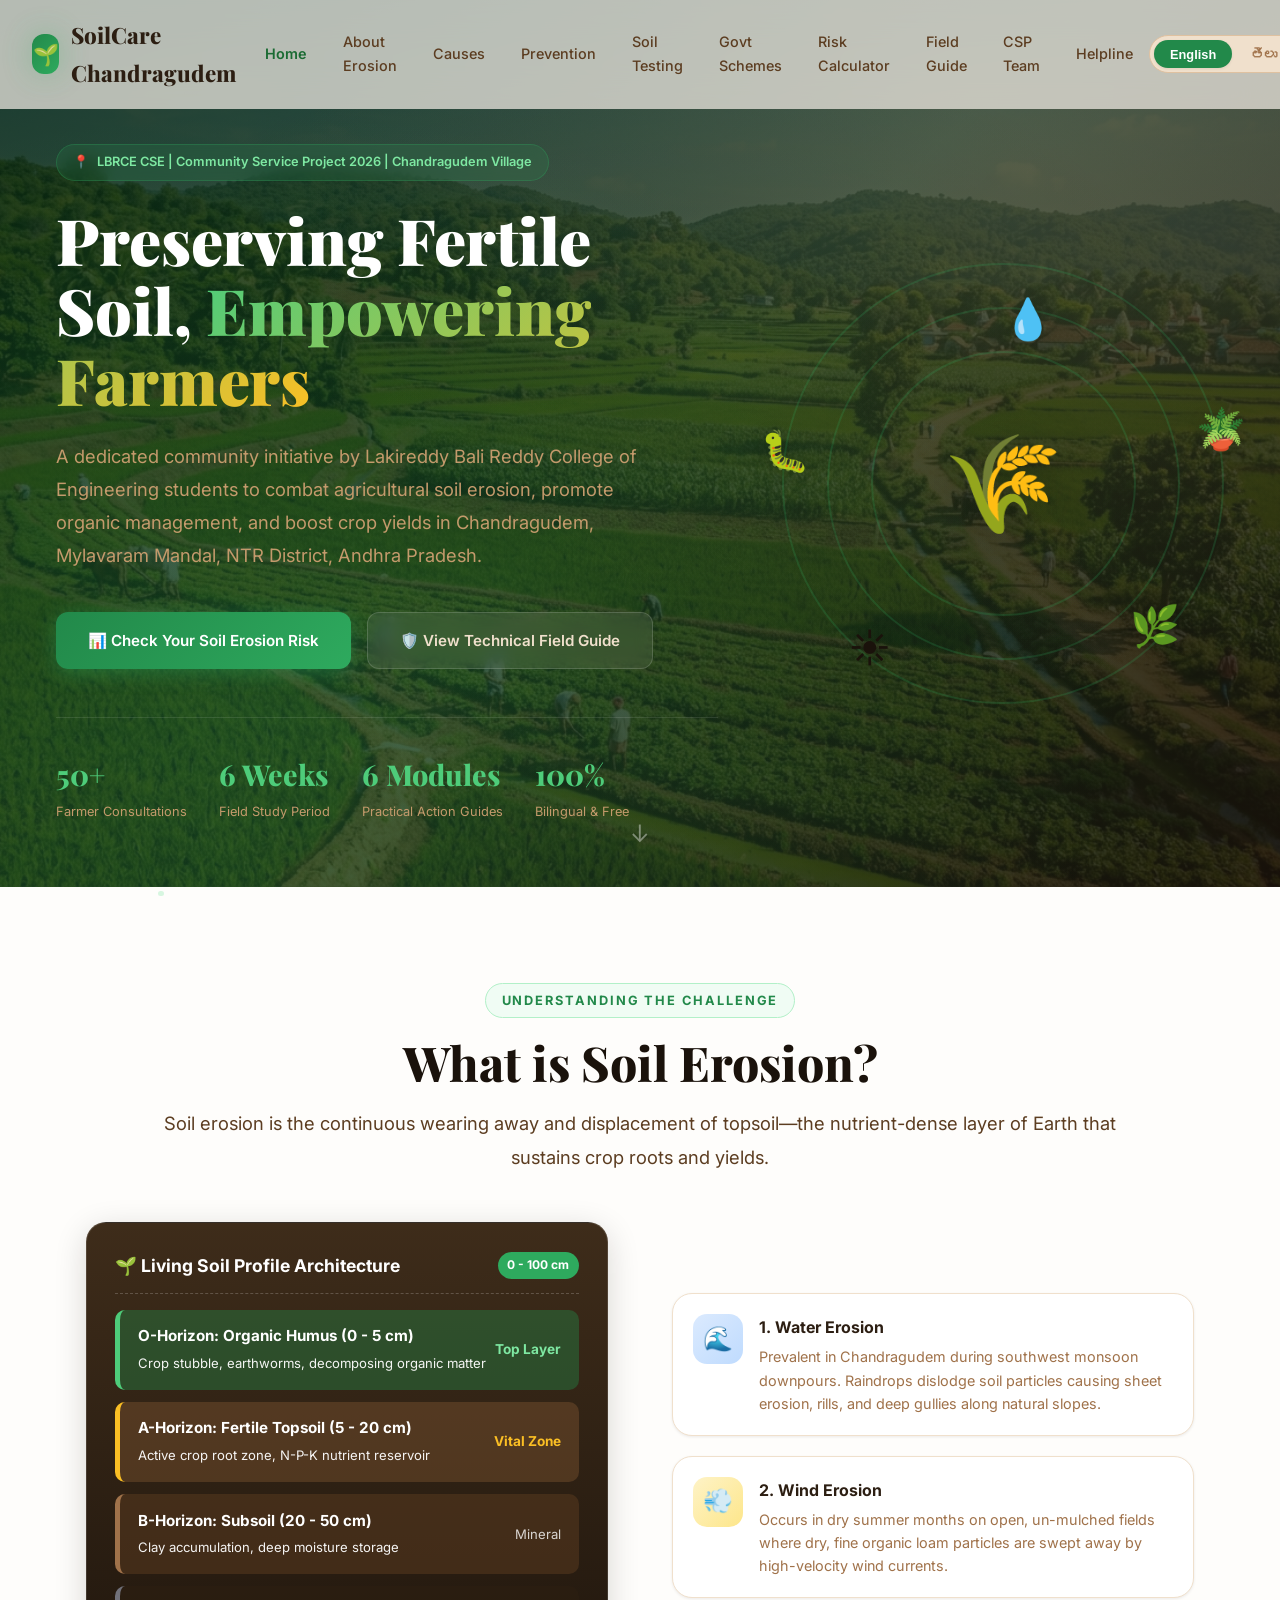
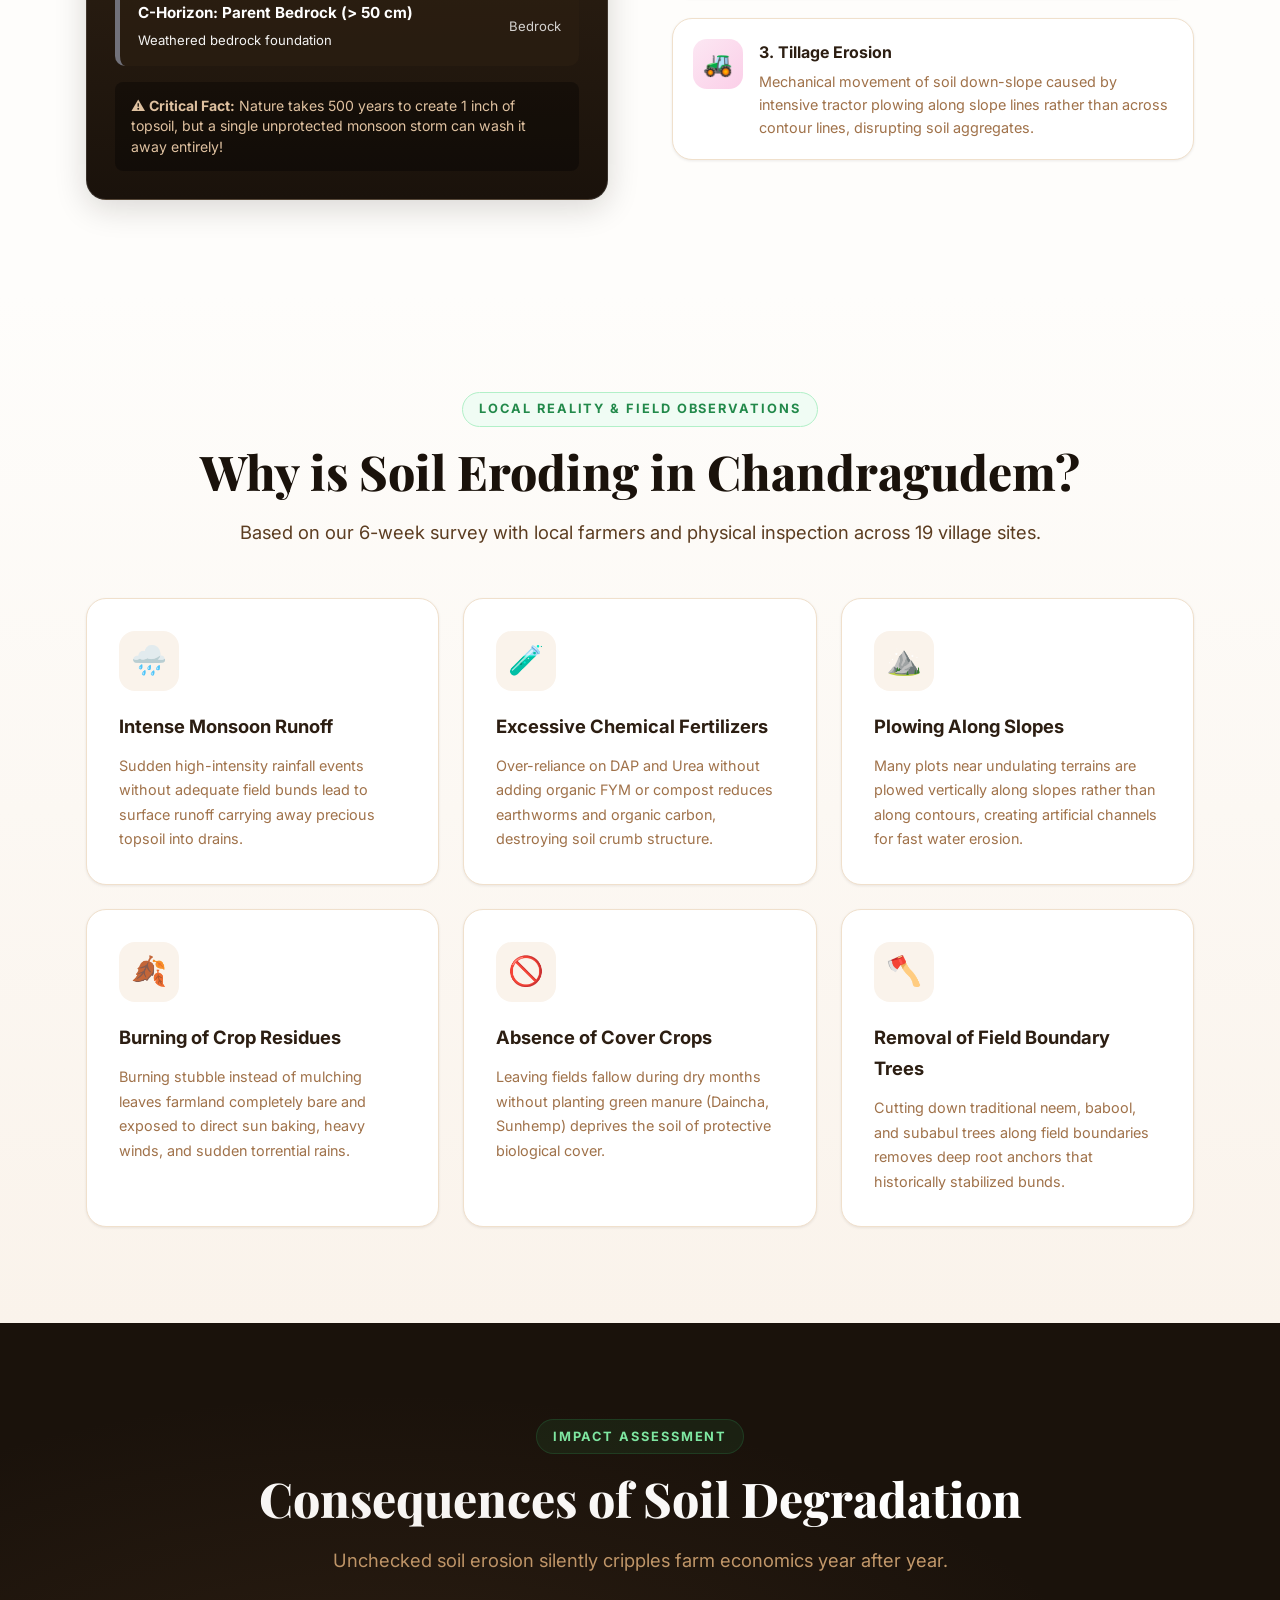
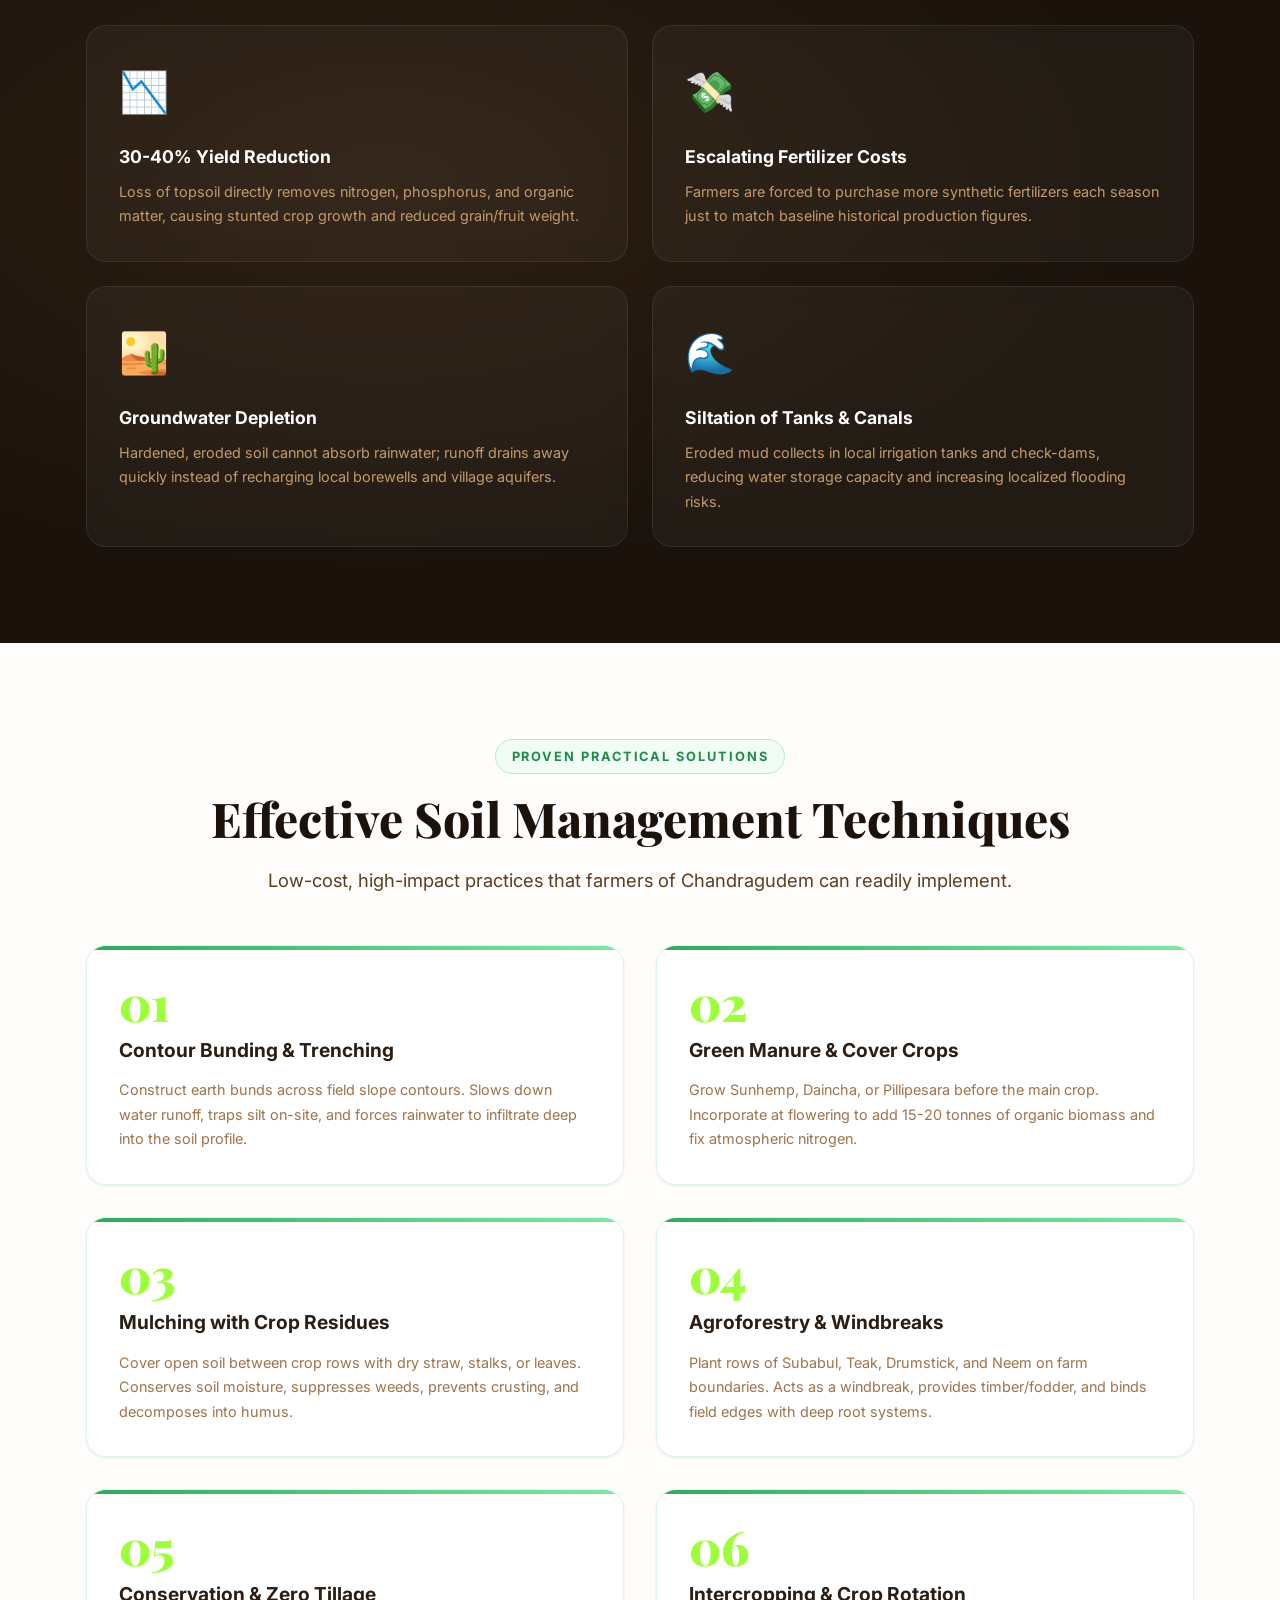
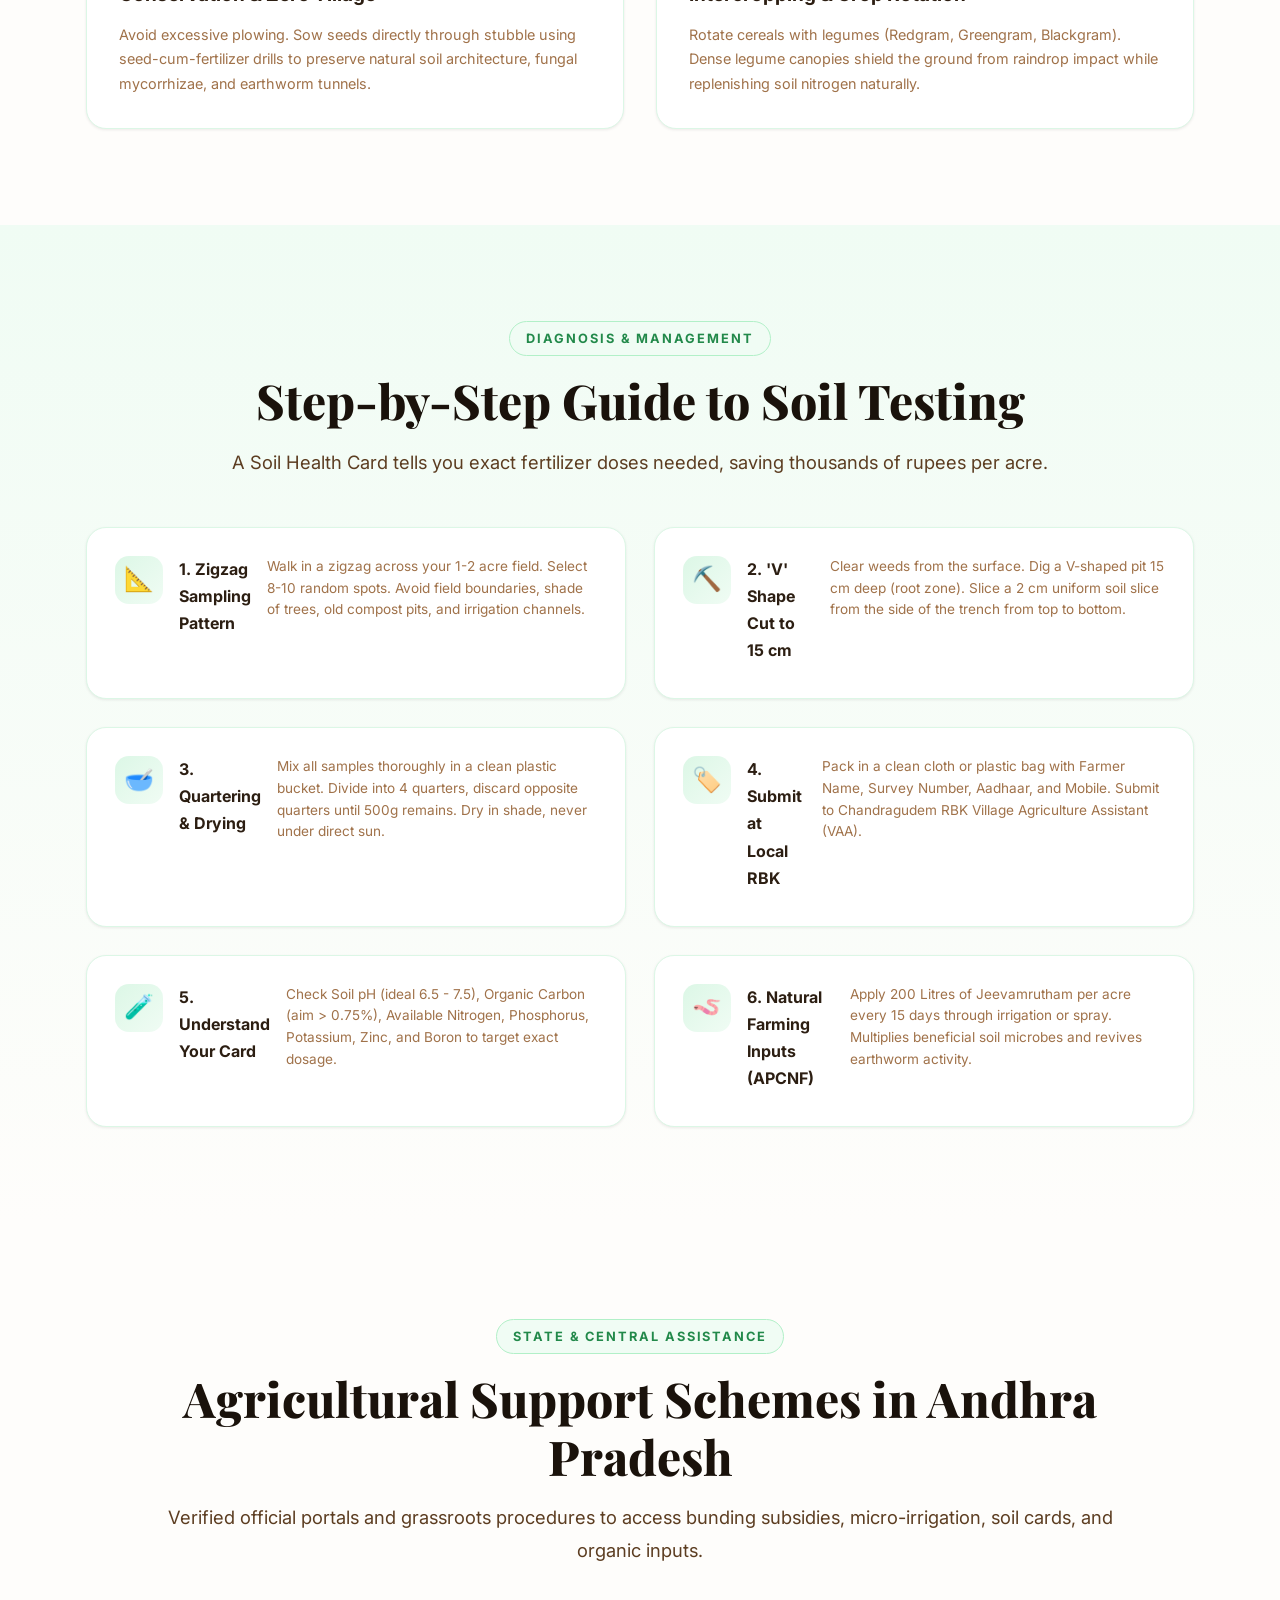
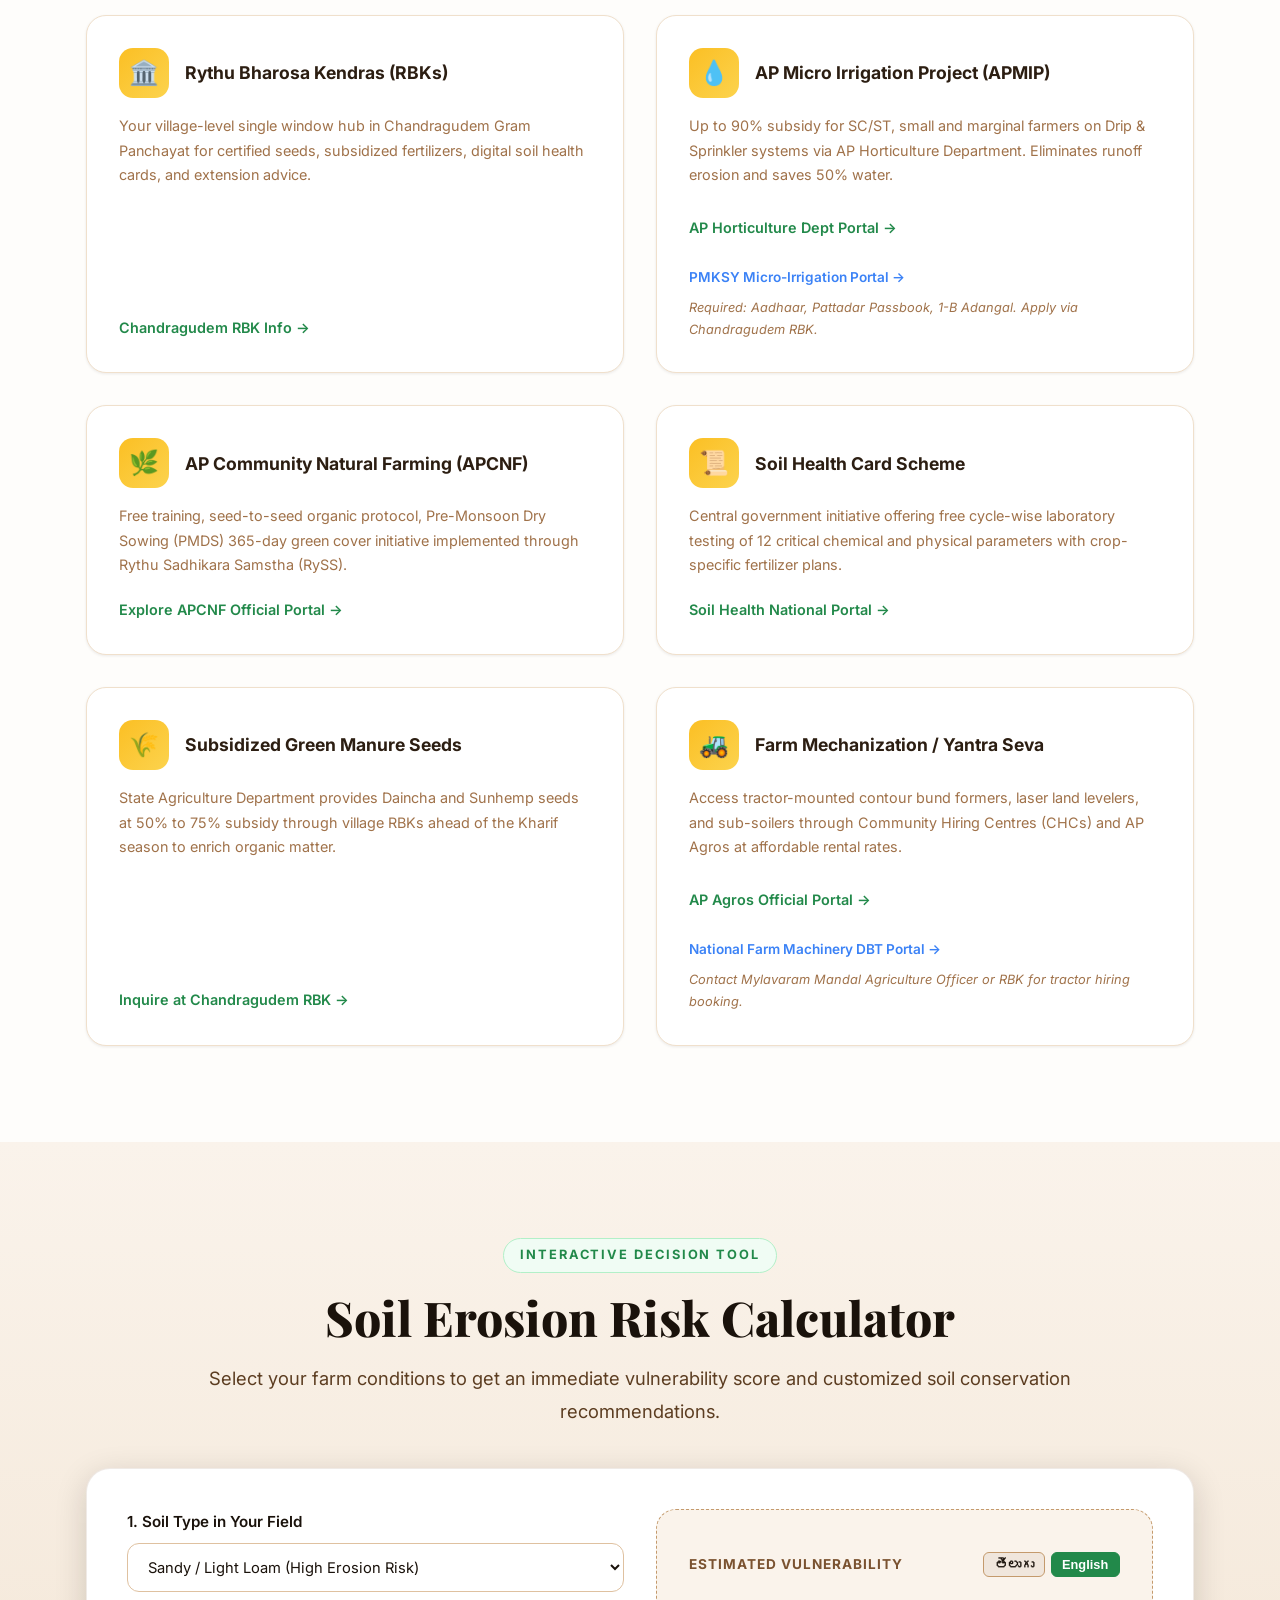
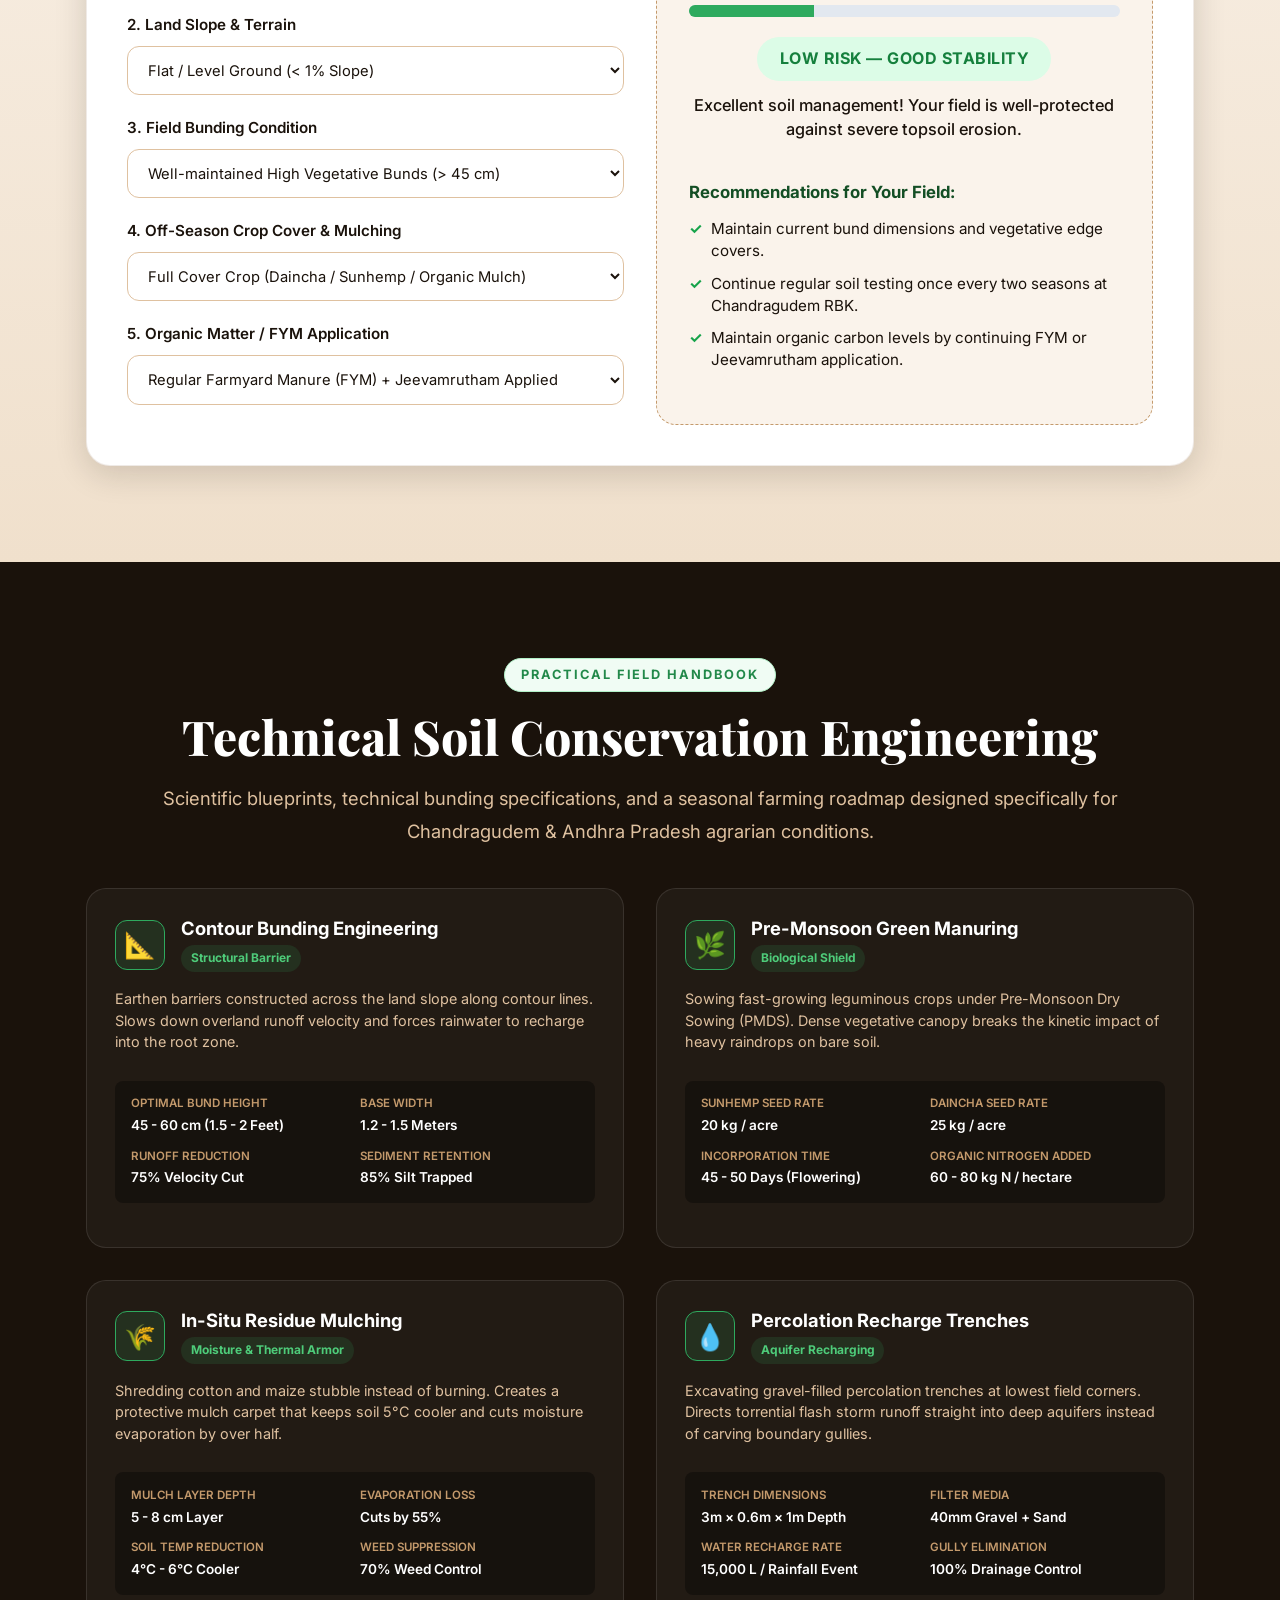
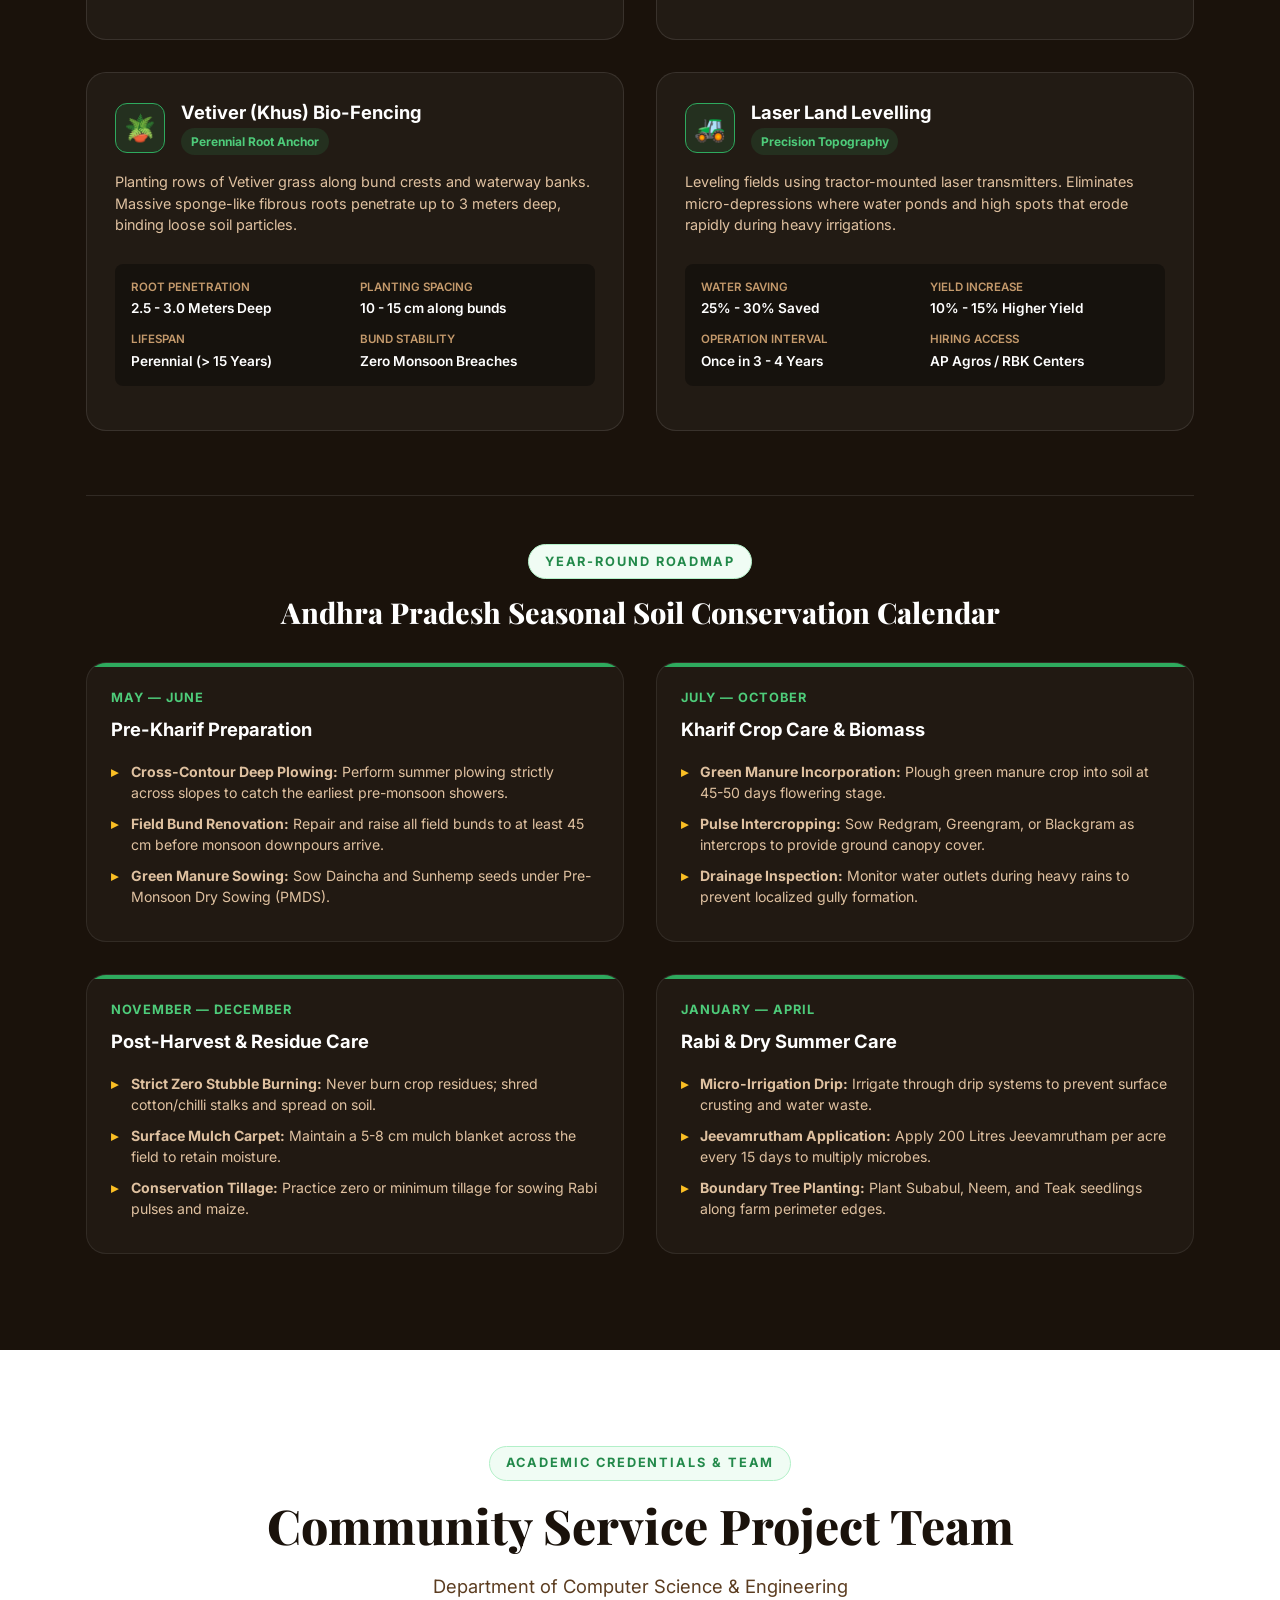
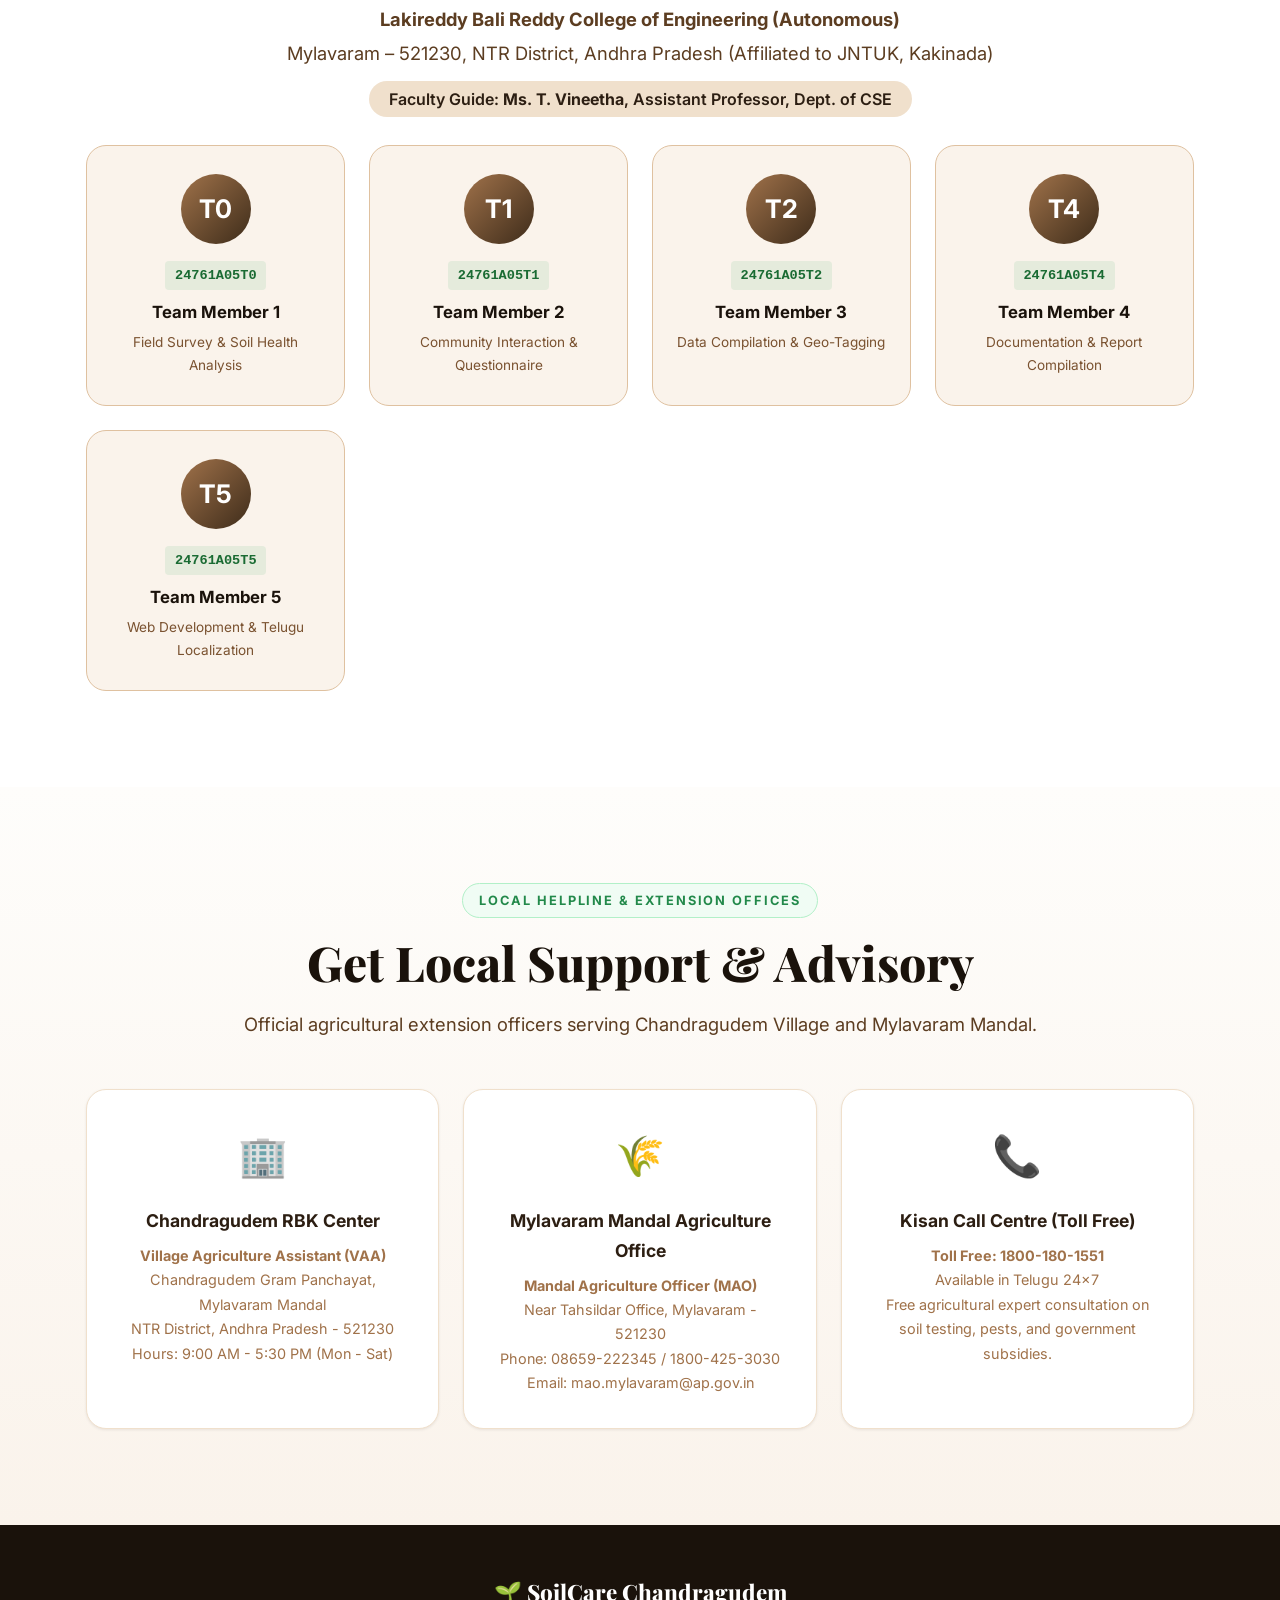
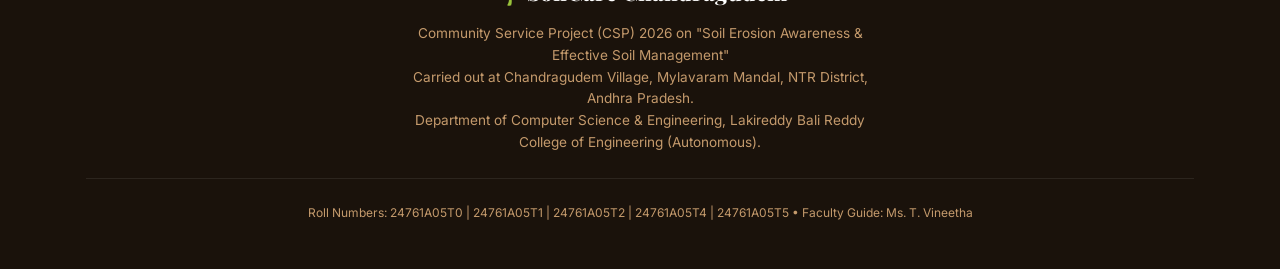
==== website/index.html @ bc02d242 "fix: full mobile nav menu visibility and layout" ====
<!DOCTYPE html>
<html lang="en">

<head>
  <meta charset="UTF-8">
  <meta name="viewport" content="width=device-width, initial-scale=1.0">
  <title>Soil Management & Erosion Awareness | Chandragudem CSP | LBRCE CSE</title>
  <meta name="description"
    content="Community Service Project by LBRCE CSE students on Soil Erosion Awareness and Effective Soil Management in Chandragudem Village, Mylavaram, Andhra Pradesh. Available in English & Telugu.">
  <link rel="stylesheet" href="style.css">
  <link rel="preconnect" href="https://fonts.googleapis.com">
  <link rel="preconnect" href="https://fonts.gstatic.com" crossorigin>
</head>

<body data-lang="en">

  <!-- Floating background particles -->
  <div class="hero-particles" id="particles"></div>

  <!-- Navigation Bar -->
  <nav class="navbar" id="navbar">
    <div class="nav-content">
      <a href="#home" class="nav-logo">
        <span class="logo-icon">🌱</span>
        <span>
          <span class="en-only">SoilCare Chandragudem</span>
          <span class="te-only">నేల సంరక్షణ - చంద్రగూడెం</span>
        </span>
      </a>

      <div class="nav-links" id="navLinks">
        <a href="#home" class="active">
          <span class="en-only">Home</span><span class="te-only">హోమ్</span>
        </a>
        <a href="#about">
          <span class="en-only">About Erosion</span><span class="te-only">నేల కోత అంటే ఏమిటి?</span>
        </a>
        <a href="#causes">
          <span class="en-only">Causes</span><span class="te-only">కారణాలు</span>
        </a>
        <a href="#prevention">
          <span class="en-only">Prevention</span><span class="te-only">నివారణ పద్ధతులు</span>
        </a>
        <a href="#soil-health">
          <span class="en-only">Soil Testing</span><span class="te-only">మట్టి పరీక్ష</span>
        </a>
        <a href="#schemes">
          <span class="en-only">Govt Schemes</span><span class="te-only">ప్రభుత్వ పథకాలు</span>
        </a>
        <a href="#calculator">
          <span class="en-only">Risk Calculator</span><span class="te-only">కోత అంచనా యంత్రం</span>
        </a>
        <a href="#field-guide">
          <span class="en-only">Field Guide</span><span class="te-only">సాంకేతిక గైడ్</span>
        </a>
        <a href="#team">
          <span class="en-only">CSP Team</span><span class="te-only">మా బృందం</span>
        </a>
        <a href="#contact">
          <span class="en-only">Helpline</span><span class="te-only">సహాయ కేంద్రం</span>
        </a>
      </div>

      <!-- Language Toggle -->
      <div class="lang-toggle">
        <button class="lang-btn active" id="btnLangEn" onclick="setLanguage('en')">English</button>
        <button class="lang-btn" id="btnLangTe" onclick="setLanguage('te')">తెలుగు</button>
      </div>

      <button class="nav-hamburger" id="hamburger" aria-label="Menu">
        <span></span>
        <span></span>
        <span></span>
      </button>
    </div>
  </nav>

  <!-- Hero Section with Lush Green Farmland Background -->
  <header class="hero" id="home">
    <div class="container hero-content">
      <div class="hero-text">
        <div class="hero-badge">
          <span>📍</span>
          <span class="en-only">LBRCE CSE | Community Service Project 2026 | Chandragudem Village</span>
          <span class="te-only">ఎల్.బి.ఆర్.సి.ఇ సి.ఎస్.ఇ | కమ్యూనిటీ సర్వీస్ ప్రాజెక్ట్ 2026 | చంద్రగూడెం గ్రామం</span>
        </div>

        <h1 class="hero-title">
          <span class="en-only">Preserving Fertile Soil, <span class="highlight">Empowering Farmers</span></span>
          <span class="te-only">నేల సంరక్షణ - <span class="highlight">రైతన్నల సమగ్ర వికాసం</span></span>
        </h1>

        <p class="hero-desc">
          <span class="en-only">
            A dedicated community initiative by Lakireddy Bali Reddy College of Engineering students to combat
            agricultural soil erosion, promote organic management, and boost crop yields in Chandragudem, Mylavaram
            Mandal, NTR District, Andhra Pradesh.
          </span>
          <span class="te-only">
            ఆంధ్రప్రదేశ్ ఎన్టీఆర్ జిల్లా మైలవరం మండలం చంద్రగూడెం గ్రామంలో వ్యవసాయ నేల కోతను నివారించి, సేంద్రీయ నేల
            యాజమాన్యం మరియు మెరుగైన పంట దిగుబడుల సాధనకు లకిరెడ్డి బాలిరెడ్డి ఇంజనీరింగ్ కళాశాల విద్యార్థుల ప్రత్యేక
            చొరవ.
          </span>
        </p>

        <div class="hero-buttons">
          <a href="#calculator" class="btn btn-primary">
            <span class="en-only">📊 Check Your Soil Erosion Risk</span>
            <span class="te-only">📊 మీ పొలం నేల కోత ప్రమాదం అంచనా వేయండి</span>
          </a>
          <a href="#field-guide" class="btn btn-secondary">
            <span class="en-only">🛡️ View Technical Field Guide</span>
            <span class="te-only">🛡️ సాంకేతిక క్షేత్ర గైడ్ చూడండి</span>
          </a>
        </div>

        <div class="hero-stats">
          <div class="hero-stat">
            <div class="hero-stat-value">50+</div>
            <div class="hero-stat-label">
              <span class="en-only">Farmer Consultations</span>
              <span class="te-only">రైతుల ముఖాముఖి</span>
            </div>
          </div>
          <div class="hero-stat">
            <div class="hero-stat-value">
              <span class="en-only">6 Weeks</span>
              <span class="te-only">6 వారాలు</span>
            </div>
            <div class="hero-stat-label">
              <span class="en-only">Field Study Period</span>
              <span class="te-only">క్షేత్ర అధ్యయన కాలం</span>
            </div>
          </div>
          <div class="hero-stat">
            <div class="hero-stat-value">
              <span class="en-only">6 Modules</span>
              <span class="te-only">6 మాడ్యూల్స్</span>
            </div>
            <div class="hero-stat-label">
              <span class="en-only">Practical Action Guides</span>
              <span class="te-only">ఆచరణాత్మక గైడ్లు</span>
            </div>
          </div>
          <div class="hero-stat">
            <div class="hero-stat-value">100%</div>
            <div class="hero-stat-label">
              <span class="en-only">Bilingual & Free</span>
              <span class="te-only">పూర్తి ఉచిత రైతు వేదిక</span>
            </div>
          </div>
        </div>
      </div>

      <div class="hero-visual">
        <div class="hero-illustration">
          <div class="hero-circle"></div>
          <div class="hero-circle"></div>
          <div class="hero-circle"></div>
          <div class="hero-emoji-center">🌾</div>
          <div class="hero-float-icon" title="Water Conservation">💧</div>
          <div class="hero-float-icon" title="Nutrient Rich Soil">🪴</div>
          <div class="hero-float-icon" title="Green Cover Crops">🌿</div>
          <div class="hero-float-icon" title="Sun & Photosynthesis">☀️</div>
          <div class="hero-float-icon" title="Organic Compost">🐛</div>
        </div>
      </div>
    </div>

    <div class="scroll-indicator">↓</div>
  </header>

  <!-- Section 1: About Soil Erosion -->
  <section class="about" id="about">
    <div class="container">
      <div class="section-header text-center">
        <div class="section-label">
          <span class="en-only">UNDERSTANDING THE CHALLENGE</span>
          <span class="te-only">సమస్యను అర్థం చేసుకుందాం</span>
        </div>
        <h2 class="section-title">
          <span class="en-only">What is Soil Erosion?</span>
          <span class="te-only">మృత్తికా క్రమక్షయం అంటే ఏమిటి?</span>
        </h2>
        <p class="section-subtitle">
          <span class="en-only">Soil erosion is the continuous wearing away and displacement of topsoil—the
            nutrient-dense layer of Earth that sustains crop roots and yields.</span>
          <span class="te-only">మట్టి పైపొరలోని అత్యంత సారవంతమైన భాగం గాలి, నీరు లేదా అస్తవ్యస్త వ్యవసాయ పద్ధతుల వల్ల
            కొట్టుకుపోవడాన్ని నేల కోత అంటారు.</span>
        </p>
      </div>

      <div class="about-grid">
        <div class="about-visual">
          <!-- Educational Soil Profile Card (No personal photos) -->
          <div class="soil-profile-card">
            <div class="soil-profile-header">
              <span style="font-weight: 700; font-size: 1.1rem;">
                <span class="en-only">🌱 Living Soil Profile Architecture</span>
                <span class="te-only">🌱 సజీవ నేల పొరల నిర్మాణం</span>
              </span>
              <span
                style="background: var(--clr-green-500); color: #fff; font-size: 0.75rem; font-weight: 700; padding: 0.2rem 0.6rem; border-radius: 999px;">
                0 - 100 cm
              </span>
            </div>

            <div class="soil-layers-stack">
              <div class="layer-bar layer-o">
                <div>
                  <strong style="display: block; font-size: 0.95rem;">
                    <span class="en-only">O-Horizon: Organic Humus (0 - 5 cm)</span>
                    <span class="te-only">O-పొర: సేంద్రీయ హ్యూమస్ (0 - 5 సెం.మీ)</span>
                  </strong>
                  <span style="font-size: 0.82rem; opacity: 0.95;">
                    <span class="en-only">Crop stubble, earthworms, decomposing organic matter</span>
                    <span class="te-only">పంట వ్యర్థాలు, వానపాములు, కుళ్ళిన ఆకులు</span>
                  </span>
                </div>
                <span style="font-weight: 700; font-size: 0.85rem; color: #7ee8a2;">
                  <span class="en-only">Top Layer</span>
                  <span class="te-only">పైపొర</span>
                </span>
              </div>

              <div class="layer-bar layer-a">
                <div>
                  <strong style="display: block; font-size: 0.95rem;">
                    <span class="en-only">A-Horizon: Fertile Topsoil (5 - 20 cm)</span>
                    <span class="te-only">A-పొర: సారవంతమైన పైపొర (5 - 20 సెం.మీ)</span>
                  </strong>
                  <span style="font-size: 0.82rem; opacity: 0.95;">
                    <span class="en-only">Active crop root zone, N-P-K nutrient reservoir</span>
                    <span class="te-only">వేర్ల వ్యవస్థ, నత్రజని, భాస్వరం (కోతకు గురయ్యే భాగం)</span>
                  </span>
                </div>
                <span style="font-weight: 700; font-size: 0.85rem; color: #fbbf24;">
                  <span class="en-only">Vital Zone</span>
                  <span class="te-only">కీలక భాగం</span>
                </span>
              </div>

              <div class="layer-bar layer-b">
                <div>
                  <strong style="display: block; font-size: 0.95rem;">
                    <span class="en-only">B-Horizon: Subsoil (20 - 50 cm)</span>
                    <span class="te-only">B-పొర: ఉప నేల (20 - 50 సెం.మీ)</span>
                  </strong>
                  <span style="font-size: 0.82rem; opacity: 0.95;">
                    <span class="en-only">Clay accumulation, deep moisture storage</span>
                    <span class="te-only">ఖనిజాలు, బంకమట్టి నిల్వలు</span>
                  </span>
                </div>
                <span style="font-size: 0.82rem; opacity: 0.8;">
                  <span class="en-only">Mineral</span>
                  <span class="te-only">ఖనిజాలు</span>
                </span>
              </div>

              <div class="layer-bar layer-c">
                <div>
                  <strong style="display: block; font-size: 0.95rem;">
                    <span class="en-only">C-Horizon: Parent Bedrock (> 50 cm)</span>
                    <span class="te-only">C-పొర: రాతి పొర (> 50 సెం.మీ)</span>
                  </strong>
                  <span style="font-size: 0.82rem; opacity: 0.95;">
                    <span class="en-only">Weathered bedrock foundation</span>
                    <span class="te-only">శిలలు, భూగర్భ పునాది</span>
                  </span>
                </div>
                <span style="font-size: 0.82rem; opacity: 0.8;">
                  <span class="en-only">Bedrock</span>
                  <span class="te-only">రాతిపొర</span>
                </span>
              </div>
            </div>

            <div
              style="background: rgba(0,0,0,0.35); border-radius: 8px; padding: 0.85rem 1rem; font-size: 0.88rem; color: var(--clr-soil-200); line-height: 1.45;">
              <span class="en-only">⚠️ <strong>Critical Fact:</strong> Nature takes 500 years to create 1 inch of
                topsoil, but a single unprotected monsoon storm can wash it away entirely!</span>
              <span class="te-only">⚠️ <strong>నిజం:</strong> 1 అంగుళం మట్టి ఏర్పడటానికి ప్రకృతికి 500 ఏళ్లు పడుతుంది,
                కానీ గట్లు లేకపోతే ఒక్క భారీ వర్షానికే కొట్టుకుపోతుంది!</span>
            </div>
          </div>
        </div>

        <div class="about-content">
          <div class="erosion-types-list">
            <div class="erosion-type-item">
              <div class="erosion-type-icon water">🌊</div>
              <div>
                <h3 class="erosion-type-title">
                  <span class="en-only">1. Water Erosion</span>
                  <span class="te-only">1. వర్షపు నీటి వల్ల నేల కోత</span>
                </h3>
                <p class="erosion-type-desc">
                  <span class="en-only">Prevalent in Chandragudem during southwest monsoon downpours. Raindrops dislodge
                    soil particles causing sheet erosion, rills, and deep gullies along natural slopes.</span>
                  <span class="te-only">చంద్రగూడెం పరిసరాల్లో భారీ వర్షాలు పడినప్పుడు వాలు ప్రాంతాల్లో నీరు వేగంగా
                    ప్రవహించి పైపొర మట్టిని కాలువలుగా మార్చి కొట్టుకుపోయేలా చేస్తుంది.</span>
                </p>
              </div>
            </div>

            <div class="erosion-type-item">
              <div class="erosion-type-icon wind">💨</div>
              <div>
                <h3 class="erosion-type-title">
                  <span class="en-only">2. Wind Erosion</span>
                  <span class="te-only">2. తీవ్రమైన గాలి వల్ల నేల కోత</span>
                </h3>
                <p class="erosion-type-desc">
                  <span class="en-only">Occurs in dry summer months on open, un-mulched fields where dry, fine organic
                    loam particles are swept away by high-velocity wind currents.</span>
                  <span class="te-only">ఎండకాలంలో పంట లేని ఖాళీ పొలాల్లో ఎండిన సారవంతమైన మట్టి పొడి గాలి తీవ్రతకు
                    ఎగిరిపోతుంది.</span>
                </p>
              </div>
            </div>

            <div class="erosion-type-item">
              <div class="erosion-type-icon tillage">🚜</div>
              <div>
                <h3 class="erosion-type-title">
                  <span class="en-only">3. Tillage Erosion</span>
                  <span class="te-only">3. విచక్షణా రహిత దుక్కుల వల్ల కోత</span>
                </h3>
                <p class="erosion-type-desc">
                  <span class="en-only">Mechanical movement of soil down-slope caused by intensive tractor plowing along
                    slope lines rather than across contour lines, disrupting soil aggregates.</span>
                  <span class="te-only">ట్రాక్టర్లతో వాలు దిశలోనే పదేపదే లోతు దుక్కులు చేయడం వల్ల మట్టి కణాలు
                    విచ్ఛిన్నమై పల్చబడి దిగువకు జారిపోతాయి.</span>
                </p>
              </div>
            </div>
          </div>
        </div>
      </div>
    </div>
  </section>

  <!-- Section 2: Root Causes in Chandragudem & AP -->
  <section class="causes" id="causes">
    <div class="container">
      <div class="section-header text-center">
        <div class="section-label">
          <span class="en-only">LOCAL REALITY & FIELD OBSERVATIONS</span>
          <span class="te-only">క్షేత్రస్థాయి కారణాలు - చంద్రగూడెం పరిశీలన</span>
        </div>
        <h2 class="section-title">
          <span class="en-only">Why is Soil Eroding in Chandragudem?</span>
          <span class="te-only">చంద్రగూడెంలో నేల కోతకు ముఖ్య కారణాలు ఏమిటి?</span>
        </h2>
        <p class="section-subtitle">
          <span class="en-only">Based on our 6-week survey with local farmers and physical inspection across 19 village
            sites.</span>
          <span class="te-only">మా 6 వారాల క్షేత్ర అధ్యయనం మరియు గ్రామంలోని స్థానిక రైతుల అనుభవాల ఆధారంగా గుర్తించిన
            సమస్యలు.</span>
        </p>
      </div>

      <div class="causes-grid">
        <div class="cause-card">
          <div class="cause-icon">🌧️</div>
          <h3 class="cause-title">
            <span class="en-only">Intense Monsoon Runoff</span>
            <span class="te-only">తీవ్రమైన వర్షపు ప్రవాహం</span>
          </h3>
          <p class="cause-desc">
            <span class="en-only">Sudden high-intensity rainfall events without adequate field bunds lead to surface
              runoff carrying away precious topsoil into drains.</span>
            <span class="te-only">గట్లు సరిగ్గా లేకపోవడం వల్ల ఏకధాటిగా కురిసే వర్షపు నీరు పొలంలోని సారవంతమైన మట్టిని
              వాగుల్లోకి మోసుకెళ్తుంది.</span>
          </p>
        </div>

        <div class="cause-card">
          <div class="cause-icon">🧪</div>
          <h3 class="cause-title">
            <span class="en-only">Excessive Chemical Fertilizers</span>
            <span class="te-only">రసాయన ఎరువుల మితిమీరిన వినియోగం</span>
          </h3>
          <p class="cause-desc">
            <span class="en-only">Over-reliance on DAP and Urea without adding organic FYM or compost reduces earthworms
              and organic carbon, destroying soil crumb structure.</span>
            <span class="te-only">యూరియా, డీఏపీ వంటి ఎరువులు ఎక్కువగా వాడటం, పశువుల ఎరువు వేయకపోవడం వల్ల మట్టి
              బిరుసెక్కి జీవశక్తి కోల్పోతోంది.</span>
          </p>
        </div>

        <div class="cause-card">
          <div class="cause-icon">⛰️</div>
          <h3 class="cause-title">
            <span class="en-only">Plowing Along Slopes</span>
            <span class="te-only">వాలు వెంట దుక్కి దున్నడం</span>
          </h3>
          <p class="cause-desc">
            <span class="en-only">Many plots near undulating terrains are plowed vertically along slopes rather than
              along contours, creating artificial channels for fast water erosion.</span>
            <span class="te-only">వాలుకు అడ్డంగా కాకుండా నిలువుగా దున్నడం వలన నీరు వేగంగా ప్రవహించేందుకు కాలువలు ఏర్పడి
              మట్టి కొట్టుకుపోతుంది.</span>
          </p>
        </div>

        <div class="cause-card">
          <div class="cause-icon">🍂</div>
          <h3 class="cause-title">
            <span class="en-only">Burning of Crop Residues</span>
            <span class="te-only">పంట వ్యర్థాలను తగులబెట్టడం</span>
          </h3>
          <p class="cause-desc">
            <span class="en-only">Burning stubble instead of mulching leaves farmland completely bare and exposed to
              direct sun baking, heavy winds, and sudden torrential rains.</span>
            <span class="te-only">పంట కోసిన తర్వాత వ్యర్థాలను పొలంలోనే కాల్చివేయడం వల్ల నేలలోని సూక్ష్మజీవులు నశించి నేల
              ఎండిపోయి కోతకు గురవుతుంది.</span>
          </p>
        </div>

        <div class="cause-card">
          <div class="cause-icon">🚫</div>
          <h3 class="cause-title">
            <span class="en-only">Absence of Cover Crops</span>
            <span class="te-only">పచ్చిరొట్ట పైర్లు సాగు చేయకపోవడం</span>
          </h3>
          <p class="cause-desc">
            <span class="en-only">Leaving fields fallow during dry months without planting green manure (Daincha,
              Sunhemp) deprives the soil of protective biological cover.</span>
            <span class="te-only">పంటల మధ్య విరామంలో జనుము, పిల్లిపెసర, జీలుగ వంటి పచ్చిరొట్ట పైర్లు వేయకపోవడం వల్ల నేల
              రక్షణ కోల్పోతుంది.</span>
          </p>
        </div>

        <div class="cause-card">
          <div class="cause-icon">🪓</div>
          <h3 class="cause-title">
            <span class="en-only">Removal of Field Boundary Trees</span>
            <span class="te-only">గట్లపై చెట్లను తొలగించడం</span>
          </h3>
          <p class="cause-desc">
            <span class="en-only">Cutting down traditional neem, babool, and subabul trees along field boundaries
              removes deep root anchors that historically stabilized bunds.</span>
            <span class="te-only">పొలం గట్లపై ఉండే వేప, సుబాబుల్ వంటి చెట్లను తొలగించడం వల్ల గట్ల పట్టుత్వం తగ్గి
              వర్షాలకు గట్లు తెగిపోతున్నాయి.</span>
          </p>
        </div>
      </div>
    </div>
  </section>

  <!-- Section 3: Severe Effects -->
  <section class="effects" id="effects">
    <div class="container">
      <div class="section-header text-center">
        <div class="section-label">
          <span class="en-only">IMPACT ASSESSMENT</span>
          <span class="te-only">దుష్ప్రభావాలు మరియు ఆర్థిక నష్టం</span>
        </div>
        <h2 class="section-title">
          <span class="en-only">Consequences of Soil Degradation</span>
          <span class="te-only">రైతులపై మరియు పంట దిగుబడిపై చూపే ప్రభావం</span>
        </h2>
        <p class="section-subtitle">
          <span class="en-only">Unchecked soil erosion silently cripples farm economics year after year.</span>
          <span class="te-only">నేల కోతను అరికట్టకపోతే రైతన్నలకు ఏటా దిగుబడులు తగ్గి పెట్టుబడి ఖర్చులు
            పెరుగుతాయి.</span>
        </p>
      </div>

      <div class="effects-grid">
        <div class="effect-card">
          <div class="effect-emoji">📉</div>
          <h3 class="effect-title">
            <span class="en-only">30-40% Yield Reduction</span>
            <span class="te-only">30-40% పంట దిగుబడి క్షీణత</span>
          </h3>
          <p class="effect-desc">
            <span class="en-only">Loss of topsoil directly removes nitrogen, phosphorus, and organic matter, causing
              stunted crop growth and reduced grain/fruit weight.</span>
            <span class="te-only">సారవంతమైన పైపొర నశించడంతో మొక్కలకు పోషకాలు అందక ఏపుగా పెరగవు, దిగుబడి భారీగా
              తగ్గుతుంది.</span>
          </p>
        </div>

        <div class="effect-card">
          <div class="effect-emoji">💸</div>
          <h3 class="effect-title">
            <span class="en-only">Escalating Fertilizer Costs</span>
            <span class="te-only">పెరుగుతున్న పెట్టుబడి ఖర్చులు</span>
          </h3>
          <p class="effect-desc">
            <span class="en-only">Farmers are forced to purchase more synthetic fertilizers each season just to match
              baseline historical production figures.</span>
            <span class="te-only">కోల్పోయిన సారాన్ని భర్తీ చేయడానికి రైతులు ఎక్కువ రసాయన ఎరువులు కొనాల్సి వచ్చి అప్పుల
              పాలవుతున్నారు.</span>
          </p>
        </div>

        <div class="effect-card">
          <div class="effect-emoji">🏜️</div>
          <h3 class="effect-title">
            <span class="en-only">Groundwater Depletion</span>
            <span class="te-only">భూగర్భ జలాలు ఇంకకపోవడం</span>
          </h3>
          <p class="effect-desc">
            <span class="en-only">Hardened, eroded soil cannot absorb rainwater; runoff drains away quickly instead of
              recharging local borewells and village aquifers.</span>
            <span class="te-only">గట్టిపడిన నేల వర్షపు నీటిని పీల్చుకోలేకపోవడంతో బోరు బావులలో నీటి మట్టం వేగంగా
              పడిపోతోంది.</span>
          </p>
        </div>

        <div class="effect-card">
          <div class="effect-emoji">🌊</div>
          <h3 class="effect-title">
            <span class="en-only">Siltation of Tanks & Canals</span>
            <span class="te-only">చెరువులు మరియు కాలువల పూడిక</span>
          </h3>
          <p class="effect-desc">
            <span class="en-only">Eroded mud collects in local irrigation tanks and check-dams, reducing water storage
              capacity and increasing localized flooding risks.</span>
            <span class="te-only">కొట్టుకొచ్చిన మట్టి చెరువుల్లో మేట వేయడంతో చెరువుల నీటి నిల్వ సామర్థ్యం
              క్షీణిస్తోంది.</span>
          </p>
        </div>
      </div>
    </div>
  </section>

  <!-- Section 4: Prevention Methods -->
  <section class="prevention" id="prevention">
    <div class="container">
      <div class="section-header text-center">
        <div class="section-label">
          <span class="en-only">PROVEN PRACTICAL SOLUTIONS</span>
          <span class="te-only">ఆచరణాత్మక నివారణ పద్ధతులు</span>
        </div>
        <h2 class="section-title">
          <span class="en-only">Effective Soil Management Techniques</span>
          <span class="te-only">నేల సంరక్షణకు సమర్థవంతమైన మార్గాలు</span>
        </h2>
        <p class="section-subtitle">
          <span class="en-only">Low-cost, high-impact practices that farmers of Chandragudem can readily
            implement.</span>
          <span class="te-only">చంద్రగూడెం రైతులు సులభంగా తక్కువ ఖర్చుతో అమలు చేయగల శాస్త్రీయ పద్ధతులు.</span>
        </p>
      </div>

      <div class="prevention-grid">
        <div class="prevention-card">
          <div class="prevention-number">01</div>
          <h3 class="prevention-title">
            <span class="en-only">Contour Bunding & Trenching</span>
            <span class="te-only">వాలుకు అడ్డంగా గట్లు మరియు కందకాలు</span>
          </h3>
          <p class="prevention-desc">
            <span class="en-only">Construct earth bunds across field slope contours. Slows down water runoff, traps silt
              on-site, and forces rainwater to infiltrate deep into the soil profile.</span>
            <span class="te-only">పొలం వాలుకు సమాంతరంగా గట్లు, ఇంకుడు కందకాలు నిర్మించడం వలన వర్షపు నీటి వేగం తగ్గి,
              నీరు భూమిలోకి ఇంకి మట్టి కొట్టుకుపోదు.</span>
          </p>
        </div>

        <div class="prevention-card">
          <div class="prevention-number">02</div>
          <h3 class="prevention-title">
            <span class="en-only">Green Manure & Cover Crops</span>
            <span class="te-only">పచ్చిరొట్ట ఎరువుల సాగు (జీలుగ, జనుము)</span>
          </h3>
          <p class="prevention-desc">
            <span class="en-only">Grow Sunhemp, Daincha, or Pillipesara before the main crop. Incorporate at flowering
              to add 15-20 tonnes of organic biomass and fix atmospheric nitrogen.</span>
            <span class="te-only">ప్రధాన పంటకు ముందు జనుము లేదా జీలుగ వేసి పూత దశలో కలియదున్నడం వల్ల ఎకరాకు 15-20 టన్నుల
              సేంద్రీయ పదార్థం లభిస్తుంది.</span>
          </p>
        </div>

        <div class="prevention-card">
          <div class="prevention-number">03</div>
          <h3 class="prevention-title">
            <span class="en-only">Mulching with Crop Residues</span>
            <span class="te-only">పంట వ్యర్థాలతో మల్చింగ్ (ఆచ్ఛాదన)</span>
          </h3>
          <p class="prevention-desc">
            <span class="en-only">Cover open soil between crop rows with dry straw, stalks, or leaves. Conserves soil
              moisture, suppresses weeds, prevents crusting, and decomposes into humus.</span>
            <span class="te-only">వరి పొట్టు లేదా పంట మిగులుతో నేలపై కప్పడం వల్ల తేమ ఆవిరి కాకుండా కాపాడుతుంది, కలుపు
              నివారిస్తుంది.</span>
          </p>
        </div>

        <div class="prevention-card">
          <div class="prevention-number">04</div>
          <h3 class="prevention-title">
            <span class="en-only">Agroforestry & Windbreaks</span>
            <span class="te-only">వ్యవసాయ అటవీకరణ మరియు గాలి అడ్డంకులు</span>
          </h3>
          <p class="prevention-desc">
            <span class="en-only">Plant rows of Subabul, Teak, Drumstick, and Neem on farm boundaries. Acts as a
              windbreak, provides timber/fodder, and binds field edges with deep root systems.</span>
            <span class="te-only">గట్ల చుట్టూ మునగ, వేప, సుబాబుల్ చెట్లను నాటడం వల్ల బలమైన గాలుల నుండి పంటను కాపాడవచ్చు
              మరియు గట్లు పటిష్టమవుతాయి.</span>
          </p>
        </div>

        <div class="prevention-card">
          <div class="prevention-number">05</div>
          <h3 class="prevention-title">
            <span class="en-only">Conservation & Zero Tillage</span>
            <span class="te-only">కనిష్ట సేద్యం (జీరో టిల్లేజ్)</span>
          </h3>
          <p class="prevention-desc">
            <span class="en-only">Avoid excessive plowing. Sow seeds directly through stubble using seed-cum-fertilizer
              drills to preserve natural soil architecture, fungal mycorrhizae, and earthworm tunnels.</span>
            <span class="te-only">పదేపదే నేలను తిరగవేయకుండా తక్కువ దుక్కులతో విత్తుకోవడం ద్వారా నేలలోని సహజ వానపాములు
              మరియు తేమను కాపాడవచ్చు.</span>
          </p>
        </div>

        <div class="prevention-card">
          <div class="prevention-number">06</div>
          <h3 class="prevention-title">
            <span class="en-only">Intercropping & Crop Rotation</span>
            <span class="te-only">పంట మార్పిడి మరియు అంతర పంటలు</span>
          </h3>
          <p class="prevention-desc">
            <span class="en-only">Rotate cereals with legumes (Redgram, Greengram, Blackgram). Dense legume canopies
              shield the ground from raindrop impact while replenishing soil nitrogen naturally.</span>
            <span class="te-only">పత్తి, మిరప లేదా మొక్కజొన్నలో కంది, పెసర, మినుము వంటి పప్పుధాన్యాలను అంతర పంటలుగా
              వేయడం వల్ల నేల సారవంతం అవుతుంది.</span>
          </p>
        </div>
      </div>
    </div>
  </section>

  <!-- Section 5: Soil Health Tips & Testing Guide -->
  <section class="soil-health" id="soil-health">
    <div class="container">
      <div class="section-header text-center">
        <div class="section-label">
          <span class="en-only">DIAGNOSIS & MANAGEMENT</span>
          <span class="te-only">మట్టి పరీక్ష మరియు నేల ఆరోగ్యం</span>
        </div>
        <h2 class="section-title">
          <span class="en-only">Step-by-Step Guide to Soil Testing</span>
          <span class="te-only">మట్టి నమూనా ఎలా సేకరించాలి?</span>
        </h2>
        <p class="section-subtitle">
          <span class="en-only">A Soil Health Card tells you exact fertilizer doses needed, saving thousands of rupees
            per acre.</span>
          <span class="te-only">మట్టి పరీక్ష చేయించడం వల్ల ఏ ఎరువులు ఎంత మోతాదులో అవసరమో తెలుస్తుంది, తద్వారా వేల రూపాయల
            ఆదా అవుతుంది.</span>
        </p>
      </div>

      <div class="tips-grid">
        <div class="tip-card">
          <div class="tip-icon">📐</div>
          <h3 class="tip-title">
            <span class="en-only">1. Zigzag Sampling Pattern</span>
            <span class="te-only">1. జిగ్‌జాగ్‌ పద్ధతిలో నమూనా</span>
          </h3>
          <p class="tip-desc">
            <span class="en-only">Walk in a zigzag across your 1-2 acre field. Select 8-10 random spots. Avoid field
              boundaries, shade of trees, old compost pits, and irrigation channels.</span>
            <span class="te-only">పొలంలో 8-10 చోట్ల జిగ్‌జాగ్‌ పద్ధతిలో స్థలాలను ఎంచుకోవాలి. గట్ల దగ్గర, చెట్ల నీడలో,
              ఎరువు గుంతల వద్ద మట్టి తీయరాదు.</span>
          </p>
        </div>

        <div class="tip-card">
          <div class="tip-icon">⛏️</div>
          <h3 class="tip-title">
            <span class="en-only">2. 'V' Shape Cut to 15 cm</span>
            <span class="te-only">2. 15 సెం.మీ లోతులో 'V' ఆకారం</span>
          </h3>
          <p class="tip-desc">
            <span class="en-only">Clear weeds from the surface. Dig a V-shaped pit 15 cm deep (root zone). Slice a 2 cm
              uniform soil slice from the side of the trench from top to bottom.</span>
            <span class="te-only">పైభాగంలోని చెత్తను తొలగించి, పారతో 15 సెం.మీ లోతు 'V' ఆకారపు గుంత తీసి, పైనుంచి
              కిందవరకు ఒక అంగుళం మందాన మట్టి చెక్కను తీయాలి.</span>
          </p>
        </div>

        <div class="tip-card">
          <div class="tip-icon">🥣</div>
          <h3 class="tip-title">
            <span class="en-only">3. Quartering & Drying</span>
            <span class="te-only">3. కలపడం మరియు నీడలో ఆరబెట్టడం</span>
          </h3>
          <p class="tip-desc">
            <span class="en-only">Mix all samples thoroughly in a clean plastic bucket. Divide into 4 quarters, discard
              opposite quarters until 500g remains. Dry in shade, never under direct sun.</span>
            <span class="te-only">సేకరించిన మట్టిని శుభ్రమైన ప్లాస్టిక్ సంచిలో బాగా కలపాలి. నాలుగు భాగాలుగా చేసి
              ఎదురెదురు భాగాలు తీసేస్తూ చివరకు అర కిలో మట్టి మాత్రమే ఉంచి నీడలో ఆరబెట్టాలి.</span>
          </p>
        </div>

        <div class="tip-card">
          <div class="tip-icon">🏷️</div>
          <h3 class="tip-title">
            <span class="en-only">4. Submit at Local RBK</span>
            <span class="te-only">4. రైతు భరోసా కేంద్రంలో అందజేత</span>
          </h3>
          <p class="tip-desc">
            <span class="en-only">Pack in a clean cloth or plastic bag with Farmer Name, Survey Number, Aadhaar, and
              Mobile. Submit to Chandragudem RBK Village Agriculture Assistant (VAA).</span>
            <span class="te-only">రైతు పేరు, సర్వే నంబర్, ఆధార్ నంబర్ రాసి చంద్రగూడెం రైతు భరోసా కేంద్రం (RBK) లోని
              వ్యవసాయ సహాయకునికి అందజేయండి.</span>
          </p>
        </div>

        <div class="tip-card">
          <div class="tip-icon">🧪</div>
          <h3 class="tip-title">
            <span class="en-only">5. Understand Your Card</span>
            <span class="te-only">5. సాయిల్ హెల్త్ కార్డు విశ్లేషణ</span>
          </h3>
          <p class="tip-desc">
            <span class="en-only">Check Soil pH (ideal 6.5 - 7.5), Organic Carbon (aim > 0.75%), Available Nitrogen,
              Phosphorus, Potassium, Zinc, and Boron to target exact dosage.</span>
            <span class="te-only">పి.హెచ్ (pH), సేంద్రీయ కర్బనం (0.75% కంటే ఎక్కువ ఉండాలి), నత్రజని, భాస్వరం, పొటాష్
              విలువలను బట్టి సిఫార్సు చేసిన మోతాదులోనే ఎరువులు వాడాలి.</span>
          </p>
        </div>

        <div class="tip-card">
          <div class="tip-icon">🪱</div>
          <h3 class="tip-title">
            <span class="en-only">6. Natural Farming Inputs (APCNF)</span>
            <span class="te-only">6. సహజ వ్యవసాయ ద్రావణాలు (జీవామృతం)</span>
          </h3>
          <p class="tip-desc">
            <span class="en-only">Apply 200 Litres of Jeevamrutham per acre every 15 days through irrigation or spray.
              Multiplies beneficial soil microbes and revives earthworm activity.</span>
            <span class="te-only">ఎకరాకు 200 లీటర్ల ద్రవ జీవామృతాన్ని నెలకు రెండుసార్లు నీటితో పాటు ఇవ్వడం వల్ల నేలలో
              వానపాములు, ఉపయోగకర సూక్ష్మజీవులు వేగంగా వృద్ధి చెందుతాయి.</span>
          </p>
        </div>
      </div>
    </div>
  </section>

  <!-- Section 6: Government Schemes (With Working & Verified Official Links) -->
  <section class="schemes" id="schemes">
    <div class="container">
      <div class="section-header text-center">
        <div class="section-label">
          <span class="en-only">STATE & CENTRAL ASSISTANCE</span>
          <span class="te-only">ప్రభుత్వ సహాయం & సంక్షేమ పథకాలు</span>
        </div>
        <h2 class="section-title">
          <span class="en-only">Agricultural Support Schemes in Andhra Pradesh</span>
          <span class="te-only">ఆంధ్రప్రదేశ్ రైతులకు లభించే ముఖ్య పథకాలు</span>
        </h2>
        <p class="section-subtitle">
          <span class="en-only">Verified official portals and grassroots procedures to access bunding subsidies,
            micro-irrigation, soil cards, and organic inputs.</span>
          <span class="te-only">సబ్సిడీలు, సాంకేతిక తోడ్పాటు మరియు నేల యాజమాన్యం కోసం అధికారిక పోర్టల్స్ మరియు
            గ్రామస్థాయి వివరాలు.</span>
        </p>
      </div>

      <div class="schemes-grid">
        <div class="scheme-card">
          <div class="scheme-header">
            <div class="scheme-icon">🏛️</div>
            <h3 class="scheme-name">
              <span class="en-only">Rythu Bharosa Kendras (RBKs)</span>
              <span class="te-only">రైతు భరోసా కేంద్రాలు (RBKs)</span>
            </h3>
          </div>
          <p class="scheme-desc">
            <span class="en-only">Your village-level single window hub in Chandragudem Gram Panchayat for certified
              seeds, subsidized fertilizers, digital soil health cards, and extension advice.</span>
            <span class="te-only">చంద్రగూడెం గ్రామంలోనే విత్తనాలు, ఎరువులు, సాయిల్ హెల్త్ కార్డులు మరియు నిపుణుల సలహాలు
              అందించే ఏకైక గ్రామ వేదిక.</span>
          </p>
          <a href="#contact" class="scheme-link">
            <span class="en-only">Chandragudem RBK Info &rarr;</span>
            <span class="te-only">గ్రామ RBK వివరాలు &rarr;</span>
          </a>
        </div>

        <!-- AP Micro Irrigation Project (Working Link Verified) -->
        <div class="scheme-card">
          <div class="scheme-header">
            <div class="scheme-icon">💧</div>
            <h3 class="scheme-name">
              <span class="en-only">AP Micro Irrigation Project (APMIP)</span>
              <span class="te-only">ఏపీ సూక్ష్మ సేద్య ప్రాజెక్ట్ (బిందు సేద్యం)</span>
            </h3>
          </div>
          <p class="scheme-desc">
            <span class="en-only">Up to 90% subsidy for SC/ST, small and marginal farmers on Drip & Sprinkler systems
              via AP Horticulture Department. Eliminates runoff erosion and saves 50% water.</span>
            <span class="te-only">ఎస్సీ/ఎస్టీ, చిన్న, సన్నకారు రైతులకు డ్రిప్ మరియు స్ప్రింక్లర్ వ్యవస్థలపై 90% వరకు
              రాయితీ. నీటి ఆదాతో పాటు నేల కోతను పూర్తిగా అరికడుతుంది.</span>
          </p>
          <div style="margin-top: 0.5rem; display: flex; flex-direction: column; gap: 0.35rem;">
            <a href="https://horticulturedept.ap.gov.in/" target="_blank" rel="noopener noreferrer" class="scheme-link">
              <span class="en-only">AP Horticulture Dept Portal &rarr;</span>
              <span class="te-only">ఉద్యానవన శాఖ అధికారిక పోర్టల్ &rarr;</span>
            </a>
            <a href="https://pmksy.gov.in/" target="_blank" rel="noopener noreferrer" class="scheme-link"
              style="color: var(--clr-water-500); font-size: 0.85rem;">
              <span class="en-only">PMKSY Micro-Irrigation Portal &rarr;</span>
              <span class="te-only">పీఎంకేఎస్‌వై కేంద్ర పోర్టల్ &rarr;</span>
            </a>
          </div>
          <div style="font-size: 0.8rem; color: var(--clr-soil-400); margin-top: 0.5rem;">
            <span class="en-only"><em>Required: Aadhaar, Pattadar Passbook, 1-B Adangal. Apply via Chandragudem
                RBK.</em></span>
            <span class="te-only"><em>అవసరమైన పత్రాలు: ఆధార్, పట్టాదారు పాస్ పుస్తకం, 1-బి అడంగల్. చంద్రగూడెం RBK ద్వారా
                దరఖాస్తు చేయండి.</em></span>
          </div>
        </div>

        <div class="scheme-card">
          <div class="scheme-header">
            <div class="scheme-icon">🌿</div>
            <h3 class="scheme-name">
              <span class="en-only">AP Community Natural Farming (APCNF)</span>
              <span class="te-only">ఆంధ్రప్రదేశ్ ప్రకృతి వ్యవసాయం (APCNF)</span>
            </h3>
          </div>
          <p class="scheme-desc">
            <span class="en-only">Free training, seed-to-seed organic protocol, Pre-Monsoon Dry Sowing (PMDS) 365-day
              green cover initiative implemented through Rythu Sadhikara Samstha (RySS).</span>
            <span class="te-only">365 రోజులు పచ్చని పంటల ద్వారా నేల సంరక్షణ (PMDS), దేశీ ఆవు ఆధారిత ఎరువుల తయారీలో రైతు
              సాధికార సంస్థ ద్వారా ఉచిత శిక్షణ.</span>
          </p>
          <a href="https://apcnf.in/" target="_blank" rel="noopener noreferrer" class="scheme-link">
            <span class="en-only">Explore APCNF Official Portal &rarr;</span>
            <span class="te-only">ప్రకృతి వ్యవసాయ అధికారిక వెబ్‌సైట్ &rarr;</span>
          </a>
        </div>

        <div class="scheme-card">
          <div class="scheme-header">
            <div class="scheme-icon">📜</div>
            <h3 class="scheme-name">
              <span class="en-only">Soil Health Card Scheme</span>
              <span class="te-only">సాయిల్ హెల్త్ కార్డ్ పథకం</span>
            </h3>
          </div>
          <p class="scheme-desc">
            <span class="en-only">Central government initiative offering free cycle-wise laboratory testing of 12
              critical chemical and physical parameters with crop-specific fertilizer plans.</span>
            <span class="te-only">కేంద్ర ప్రభుత్వ ఉచిత మట్టి పరీక్ష పథకం. 12 రకాల నేల పోషకాల వివరాలు మరియు పంటల వారీగా
              అవసరమైన ఎరువుల సమగ్ర నివేదిక.</span>
          </p>
          <a href="https://soilhealth.dac.gov.in/" target="_blank" rel="noopener noreferrer" class="scheme-link">
            <span class="en-only">Soil Health National Portal &rarr;</span>
            <span class="te-only">మట్టి ఆరోగ్య జాతీయ పోర్టల్ &rarr;</span>
          </a>
        </div>

        <div class="scheme-card">
          <div class="scheme-header">
            <div class="scheme-icon">🌾</div>
            <h3 class="scheme-name">
              <span class="en-only">Subsidized Green Manure Seeds</span>
              <span class="te-only">రాయితీపై పచ్చిరొట్ట విత్తనాల పంపిణీ</span>
            </h3>
          </div>
          <p class="scheme-desc">
            <span class="en-only">State Agriculture Department provides Daincha and Sunhemp seeds at 50% to 75% subsidy
              through village RBKs ahead of the Kharif season to enrich organic matter.</span>
            <span class="te-only">ఖరీఫ్ సీజన్‌కు ముందు చంద్రగూడెం RBK ద్వారా జనుము, జీలుగ విత్తనాలను వ్యవసాయ శాఖ 50-75%
              రాయితీతో రైతులకు అందజేస్తుంది.</span>
          </p>
          <a href="#contact" class="scheme-link">
            <span class="en-only">Inquire at Chandragudem RBK &rarr;</span>
            <span class="te-only">చంద్రగూడెం RBK లో సంప్రదించండి &rarr;</span>
          </a>
        </div>

        <!-- Farm Mechanization / Yantra Seva (Working Link Verified) -->
        <div class="scheme-card">
          <div class="scheme-header">
            <div class="scheme-icon">🚜</div>
            <h3 class="scheme-name">
              <span class="en-only">Farm Mechanization / Yantra Seva</span>
              <span class="te-only">రైతు యంత్ర సేవ & యాంత్రీకరణ పథకం</span>
            </h3>
          </div>
          <p class="scheme-desc">
            <span class="en-only">Access tractor-mounted contour bund formers, laser land levelers, and sub-soilers
              through Community Hiring Centres (CHCs) and AP Agros at affordable rental rates.</span>
            <span class="te-only">పొలం కాంటూర్ గట్లు వేసే యంత్రాలు, లేజర్ లెవలర్లు మరియు ఆధునిక పనిముట్లను ఏపీ ఆగ్రోస్
              మరియు కమ్యూనిటీ హైరింగ్ సెంటర్ల ద్వారా తక్కువ అద్దెకే పొందవచ్చు.</span>
          </p>
          <div style="margin-top: 0.5rem; display: flex; flex-direction: column; gap: 0.35rem;">
            <a href="https://www.apagros.org/" target="_blank" rel="noopener noreferrer" class="scheme-link">
              <span class="en-only">AP Agros Official Portal &rarr;</span>
              <span class="te-only">ఏపీ ఆగ్రోస్ అధికారిక పోర్టల్ &rarr;</span>
            </a>
            <a href="https://agrimachinery.nic.in/" target="_blank" rel="noopener noreferrer" class="scheme-link"
              style="color: var(--clr-water-500); font-size: 0.85rem;">
              <span class="en-only">National Farm Machinery DBT Portal &rarr;</span>
              <span class="te-only">జాతీయ వ్యవసాయ యాంత్రీకరణ పోర్టల్ &rarr;</span>
            </a>
          </div>
          <div style="font-size: 0.8rem; color: var(--clr-soil-400); margin-top: 0.5rem;">
            <span class="en-only"><em>Contact Mylavaram Mandal Agriculture Officer or RBK for tractor hiring
                booking.</em></span>
            <span class="te-only"><em>ట్రాక్టర్ లేదా పనిముట్ల అద్దె కోసం మైలవరం మండల వ్యవసాయ అధికారిని లేదా RBK ని
                సంప్రదించండి.</em></span>
          </div>
        </div>
      </div>
    </div>
  </section>

  <!-- Section 7: Interactive Erosion Risk Calculator (Strict Single Language) -->
  <section class="calculator" id="calculator">
    <div class="container">
      <div class="section-header text-center">
        <div class="section-label">
          <span class="en-only">INTERACTIVE DECISION TOOL</span>
          <span class="te-only">ఇంటరాక్టివ్ పరికరం</span>
        </div>
        <h2 class="section-title">
          <span class="en-only">Soil Erosion Risk Calculator</span>
          <span class="te-only">మీ పొలం నేల కోత ప్రమాద అంచనా యంత్రం</span>
        </h2>
        <p class="section-subtitle">
          <span class="en-only">Select your farm conditions to get an immediate vulnerability score and customized soil
            conservation recommendations.</span>
          <span class="te-only">మీ పొలం వివరాలను ఎంచుకుని, వెంటనే నేల కోత తీవ్రతను మరియు తగిన యాజమాన్య సూచనలను
            తెలుసుకోండి.</span>
        </p>
      </div>

      <div class="calc-wrapper">
        <div class="calc-grid">
          <div class="calc-form">
            <!-- Soil Type -->
            <div class="form-group">
              <label class="form-label" for="calcSoil">
                <span class="en-only">1. Soil Type in Your Field</span>
                <span class="te-only">1. మీ పొలంలోని నేల రకం:</span>
              </label>
              <select class="form-select" id="calcSoil" onchange="calculateErosionRisk()">
                <!-- Populated dynamically with clean single language -->
              </select>
            </div>

            <!-- Slope -->
            <div class="form-group">
              <label class="form-label" for="calcSlope">
                <span class="en-only">2. Land Slope & Terrain</span>
                <span class="te-only">2. భూమి వాలు స్వభావం:</span>
              </label>
              <select class="form-select" id="calcSlope" onchange="calculateErosionRisk()">
                <!-- Populated dynamically with clean single language -->
              </select>
            </div>

            <!-- Bunding -->
            <div class="form-group">
              <label class="form-label" for="calcBunding">
                <span class="en-only">3. Field Bunding Condition</span>
                <span class="te-only">3. పొలం గట్ల పరిస్థితి:</span>
              </label>
              <select class="form-select" id="calcBunding" onchange="calculateErosionRisk()">
                <!-- Populated dynamically with clean single language -->
              </select>
            </div>

            <!-- Crop Cover -->
            <div class="form-group">
              <label class="form-label" for="calcCover">
                <span class="en-only">4. Off-Season Crop Cover & Mulching</span>
                <span class="te-only">4. ఎండకాలంలో పంట ఆచ్ఛాదన (మల్చింగ్):</span>
              </label>
              <select class="form-select" id="calcCover" onchange="calculateErosionRisk()">
                <!-- Populated dynamically with clean single language -->
              </select>
            </div>

            <!-- Organic Matter -->
            <div class="form-group">
              <label class="form-label" for="calcOrganic">
                <span class="en-only">5. Organic Matter / FYM Application</span>
                <span class="te-only">5. పశువుల ఎరువు / జీవామృతం వినియోగం:</span>
              </label>
              <select class="form-select" id="calcOrganic" onchange="calculateErosionRisk()">
                <!-- Populated dynamically with clean single language -->
              </select>
            </div>
          </div>

          <!-- Dynamic Single-Language Prediction Box -->
          <div class="calc-result-box">
            <div
              style="display: flex; justify-content: space-between; align-items: center; width: 100%; margin-bottom: 0.5rem;">
              <span
                style="font-size: 0.85rem; text-transform: uppercase; letter-spacing: 1px; color: var(--clr-soil-500); font-weight: 700;">
                <span class="en-only">ESTIMATED VULNERABILITY</span>
                <span class="te-only">అంచనా వేసిన నేల కోత తీవ్రత</span>
              </span>
              <div style="display: flex; gap: 0.35rem;">
                <button type="button" class="calc-lang-btn" id="calcLangTe" onclick="setLanguage('te')">తెలుగు</button>
                <button type="button" class="calc-lang-btn active" id="calcLangEn"
                  onclick="setLanguage('en')">English</button>
              </div>
            </div>

            <div class="risk-meter">
              <div class="risk-bar" id="calcRiskBar" style="width: 55%; background: #eab308;"></div>
            </div>

            <div class="risk-level-badge risk-moderate" id="calcRiskBadge">
              <!-- Populated dynamically -->
            </div>

            <div id="calcRiskText" style="margin-bottom: 1.25rem;">
              <!-- Populated dynamically in active language only -->
            </div>

            <div class="calc-recommendations" id="calcRecList">
              <!-- Populated dynamically in active language only -->
            </div>
          </div>
        </div>
      </div>
    </div>
  </section>

  <!-- Section 8: Technical Field Guide & Conservation Engineering (100% Bilingual Translation) -->
  <section class="field-guide" id="field-guide">
    <div class="container">
      <div class="section-header text-center">
        <div class="section-label">
          <span class="en-only">PRACTICAL FIELD HANDBOOK</span>
          <span class="te-only">క్షేత్ర స్థాయి సాంకేతిక మార్గదర్శిని</span>
        </div>
        <h2 class="section-title" style="color:#fff;">
          <span class="en-only">Technical Soil Conservation Engineering</span>
          <span class="te-only">సమగ్ర నేల సంరక్షణ పద్ధతులు & ఇంజనీరింగ్ గైడ్</span>
        </h2>
        <p class="section-subtitle" style="color: var(--clr-soil-200);">
          <span class="en-only">Scientific blueprints, technical bunding specifications, and a seasonal farming roadmap
            designed specifically for Chandragudem & Andhra Pradesh agrarian conditions.</span>
          <span class="te-only">చంద్రగూడెం మరియు ఆంధ్రప్రదేశ్ నేలల కోసం శాస్త్రీయంగా రూపొందించిన గట్ల కొలతలు, పచ్చిరొట్ట
            నిష్పత్తులు మరియు సీజనల్ వ్యవసాయ క్యాలెండర్.</span>
        </p>
      </div>

      <!-- 6 Technical Blueprint Cards with 100% Telugu & English elements -->
      <div class="guide-grid">
        <!-- Card 1 -->
        <div class="guide-card">
          <div class="guide-header">
            <div class="guide-icon">📐</div>
            <div>
              <h3 class="guide-title">
                <span class="en-only">Contour Bunding Engineering</span>
                <span class="te-only">కాంటూర్ గట్ల సాంకేతిక నిర్మాణం</span>
              </h3>
              <span class="guide-badge">
                <span class="en-only">Structural Barrier</span>
                <span class="te-only">నిర్మాణాత్మక రక్షణ</span>
              </span>
            </div>
          </div>
          <p class="guide-desc">
            <span class="en-only">Earthen barriers constructed across the land slope along contour lines. Slows down
              overland runoff velocity and forces rainwater to recharge into the root zone.</span>
            <span class="te-only">వాలుకు సమాంతరంగా నిర్మించే ఎత్తైన గట్లు. ఇవి వర్షపు నీటి వేగాన్ని అడ్డుకుని నీటిని
              భూమిలోకి ఇంకింపజేస్తాయి మరియు మట్టిని పొలంలోనే ఆపుతాయి.</span>
          </p>
          <div class="guide-specs">
            <div class="spec-item">
              <span class="spec-lbl">
                <span class="en-only">Optimal Bund Height</span>
                <span class="te-only">సరైన గట్టు ఎత్తు</span>
              </span>
              <span class="spec-val">
                <span class="en-only">45 - 60 cm (1.5 - 2 Feet)</span>
                <span class="te-only">45 - 60 సెం.మీ (1.5 - 2 అడుగులు)</span>
              </span>
            </div>
            <div class="spec-item">
              <span class="spec-lbl">
                <span class="en-only">Base Width</span>
                <span class="te-only">పునాది వెడల్పు</span>
              </span>
              <span class="spec-val">
                <span class="en-only">1.2 - 1.5 Meters</span>
                <span class="te-only">1.2 - 1.5 మీటర్లు</span>
              </span>
            </div>
            <div class="spec-item">
              <span class="spec-lbl">
                <span class="en-only">Runoff Reduction</span>
                <span class="te-only">నీటి వేగం తగ్గింపు</span>
              </span>
              <span class="spec-val">
                <span class="en-only">75% Velocity Cut</span>
                <span class="te-only">75% వేగం తగ్గుతుంది</span>
              </span>
            </div>
            <div class="spec-item">
              <span class="spec-lbl">
                <span class="en-only">Sediment Retention</span>
                <span class="te-only">మట్టి నిలుపుదల</span>
              </span>
              <span class="spec-val">
                <span class="en-only">85% Silt Trapped</span>
                <span class="te-only">85% మట్టి నిలుస్తుంది</span>
              </span>
            </div>
          </div>
        </div>

        <!-- Card 2 -->
        <div class="guide-card">
          <div class="guide-header">
            <div class="guide-icon">🌿</div>
            <div>
              <h3 class="guide-title">
                <span class="en-only">Pre-Monsoon Green Manuring</span>
                <span class="te-only">ఖరీఫ్ పూర్వ పచ్చిరొట్ట సాగు విధానం</span>
              </h3>
              <span class="guide-badge">
                <span class="en-only">Biological Shield</span>
                <span class="te-only">జీవ రక్షణ కవచం</span>
              </span>
            </div>
          </div>
          <p class="guide-desc">
            <span class="en-only">Sowing fast-growing leguminous crops under Pre-Monsoon Dry Sowing (PMDS). Dense
              vegetative canopy breaks the kinetic impact of heavy raindrops on bare soil.</span>
            <span class="te-only">ఖరీఫ్‌కు ముందు జనుము, జీలుగ వంటి పచ్చిరొట్ట పైర్లను సాగు చేయడం. వీటి దట్టమైన ఆకులు
              భారీ వర్షపు చినుకుల దెబ్బ నుంచి నేల పైపొరను రక్షిస్తాయి.</span>
          </p>
          <div class="guide-specs">
            <div class="spec-item">
              <span class="spec-lbl">
                <span class="en-only">Sunhemp Seed Rate</span>
                <span class="te-only">జనుము విత్తన మోతాదు</span>
              </span>
              <span class="spec-val">
                <span class="en-only">20 kg / acre</span>
                <span class="te-only">ఎకరాకు 20 కిలోలు</span>
              </span>
            </div>
            <div class="spec-item">
              <span class="spec-lbl">
                <span class="en-only">Daincha Seed Rate</span>
                <span class="te-only">జీలుగ విత్తన మోతాదు</span>
              </span>
              <span class="spec-val">
                <span class="en-only">25 kg / acre</span>
                <span class="te-only">ఎకరాకు 25 కిలోలు</span>
              </span>
            </div>
            <div class="spec-item">
              <span class="spec-lbl">
                <span class="en-only">Incorporation Time</span>
                <span class="te-only">కలియదున్నే సమయం</span>
              </span>
              <span class="spec-val">
                <span class="en-only">45 - 50 Days (Flowering)</span>
                <span class="te-only">45 - 50 రోజులు (పూత దశ)</span>
              </span>
            </div>
            <div class="spec-item">
              <span class="spec-lbl">
                <span class="en-only">Organic Nitrogen Added</span>
                <span class="te-only">అందే సేంద్రీయ నత్రజని</span>
              </span>
              <span class="spec-val">
                <span class="en-only">60 - 80 kg N / hectare</span>
                <span class="te-only">హెక్టారుకు 60 - 80 కిలోలు</span>
              </span>
            </div>
          </div>
        </div>

        <!-- Card 3 -->
        <div class="guide-card">
          <div class="guide-header">
            <div class="guide-icon">🌾</div>
            <div>
              <h3 class="guide-title">
                <span class="en-only">In-Situ Residue Mulching</span>
                <span class="te-only">పంట వ్యర్థాల మల్చింగ్</span>
              </h3>
              <span class="guide-badge">
                <span class="en-only">Moisture & Thermal Armor</span>
                <span class="te-only">తేమ & ఉష్ణ రక్షణ</span>
              </span>
            </div>
          </div>
          <p class="guide-desc">
            <span class="en-only">Shredding cotton and maize stubble instead of burning. Creates a protective mulch
              carpet that keeps soil 5°C cooler and cuts moisture evaporation by over half.</span>
            <span class="te-only">పంట వ్యర్థాలను తగులబెట్టకుండా నేలపై 5-8 సెం.మీ మందాన పరచడం. ఇది నేల తేమ ఆవిరి కాకుండా
              కాపాడుతుంది మరియు సూక్ష్మజీవులను రక్షిస్తుంది.</span>
          </p>
          <div class="guide-specs">
            <div class="spec-item">
              <span class="spec-lbl">
                <span class="en-only">Mulch Layer Depth</span>
                <span class="te-only">మల్చింగ్ మందం</span>
              </span>
              <span class="spec-val">
                <span class="en-only">5 - 8 cm Layer</span>
                <span class="te-only">5 - 8 సెం.మీ మందాన</span>
              </span>
            </div>
            <div class="spec-item">
              <span class="spec-lbl">
                <span class="en-only">Evaporation Loss</span>
                <span class="te-only">తేమ ఆవిరి కావడం</span>
              </span>
              <span class="spec-val">
                <span class="en-only">Cuts by 55%</span>
                <span class="te-only">55% తగ్గుతుంది</span>
              </span>
            </div>
            <div class="spec-item">
              <span class="spec-lbl">
                <span class="en-only">Soil Temp Reduction</span>
                <span class="te-only">నేల ఉష్ణోగ్రత నియంత్రణ</span>
              </span>
              <span class="spec-val">
                <span class="en-only">4°C - 6°C Cooler</span>
                <span class="te-only">4°C - 6°C చల్లగా ఉంటుంది</span>
              </span>
            </div>
            <div class="spec-item">
              <span class="spec-lbl">
                <span class="en-only">Weed Suppression</span>
                <span class="te-only">కలుపు నివారణ</span>
              </span>
              <span class="spec-val">
                <span class="en-only">70% Weed Control</span>
                <span class="te-only">70% కలుపు అణచివేత</span>
              </span>
            </div>
          </div>
        </div>

        <!-- Card 4 -->
        <div class="guide-card">
          <div class="guide-header">
            <div class="guide-icon">💧</div>
            <div>
              <h3 class="guide-title">
                <span class="en-only">Percolation Recharge Trenches</span>
                <span class="te-only">ఇంకుడు కందకాలు & రీఛార్జ్ గుంతలు</span>
              </h3>
              <span class="guide-badge">
                <span class="en-only">Aquifer Recharging</span>
                <span class="te-only">భూగర్భ జలాల పెంపు</span>
              </span>
            </div>
          </div>
          <p class="guide-desc">
            <span class="en-only">Excavating gravel-filled percolation trenches at lowest field corners. Directs
              torrential flash storm runoff straight into deep aquifers instead of carving boundary gullies.</span>
            <span class="te-only">పొలం దిగువ మూలల్లో కంకరతో నింపిన ఇంకుడు గుంతలు. ఇవి అదనపు వర్షపు నీటిని భూగర్భ
              జలాల్లోకి మళ్లించి బోర్లలో నీటి మట్టాన్ని పెంచుతాయి.</span>
          </p>
          <div class="guide-specs">
            <div class="spec-item">
              <span class="spec-lbl">
                <span class="en-only">Trench Dimensions</span>
                <span class="te-only">కందకం కొలతలు</span>
              </span>
              <span class="spec-val">
                <span class="en-only">3m × 0.6m × 1m Depth</span>
                <span class="te-only">3మీ పొడవు × 0.6మీ వెడల్పు × 1మీ లోతు</span>
              </span>
            </div>
            <div class="spec-item">
              <span class="spec-lbl">
                <span class="en-only">Filter Media</span>
                <span class="te-only">ఫిల్టర్ సామగ్రి</span>
              </span>
              <span class="spec-val">
                <span class="en-only">40mm Gravel + Sand</span>
                <span class="te-only">40మి.మీ కంకర + ఇసుక</span>
              </span>
            </div>
            <div class="spec-item">
              <span class="spec-lbl">
                <span class="en-only">Water Recharge Rate</span>
                <span class="te-only">భూమిలోకి ఇంకే నీరు</span>
              </span>
              <span class="spec-val">
                <span class="en-only">15,000 L / Rainfall Event</span>
                <span class="te-only">ఒక్క వర్షానికి 15,000 లీటర్లు</span>
              </span>
            </div>
            <div class="spec-item">
              <span class="spec-lbl">
                <span class="en-only">Gully Elimination</span>
                <span class="te-only">గండ్ల నివారణ</span>
              </span>
              <span class="spec-val">
                <span class="en-only">100% Drainage Control</span>
                <span class="te-only">100% నీటి కోత నియంత్రణ</span>
              </span>
            </div>
          </div>
        </div>

        <!-- Card 5 -->
        <div class="guide-card">
          <div class="guide-header">
            <div class="guide-icon">🪴</div>
            <div>
              <h3 class="guide-title">
                <span class="en-only">Vetiver (Khus) Bio-Fencing</span>
                <span class="te-only">ఖస్ గడ్డి రక్షణ కంచె</span>
              </h3>
              <span class="guide-badge">
                <span class="en-only">Perennial Root Anchor</span>
                <span class="te-only">శాశ్వత వేర్ల పట్టు</span>
              </span>
            </div>
          </div>
          <p class="guide-desc">
            <span class="en-only">Planting rows of Vetiver grass along bund crests and waterway banks. Massive
              sponge-like fibrous roots penetrate up to 3 meters deep, binding loose soil particles.</span>
            <span class="te-only">గట్ల అంచులలో ఖస్ గడ్డి నాటడం. దీని బలమైన వేర్లు 2-3 మీటర్ల లోతుకు వెళ్లి రాతిని కూడా
              పట్టి ఉంచుతాయి, గట్లు తెగిపోకుండా శాశ్వత రక్షణనిస్తాయి.</span>
          </p>
          <div class="guide-specs">
            <div class="spec-item">
              <span class="spec-lbl">
                <span class="en-only">Root Penetration</span>
                <span class="te-only">వేర్ల లోతు</span>
              </span>
              <span class="spec-val">
                <span class="en-only">2.5 - 3.0 Meters Deep</span>
                <span class="te-only">2.5 - 3 మీటర్ల లోతుకు</span>
              </span>
            </div>
            <div class="spec-item">
              <span class="spec-lbl">
                <span class="en-only">Planting Spacing</span>
                <span class="te-only">మొక్కల మధ్య దూరం</span>
              </span>
              <span class="spec-val">
                <span class="en-only">10 - 15 cm along bunds</span>
                <span class="te-only">గట్ల వెంట 10 - 15 సెం.మీ</span>
              </span>
            </div>
            <div class="spec-item">
              <span class="spec-lbl">
                <span class="en-only">Lifespan</span>
                <span class="te-only">జీవిత కాలం</span>
              </span>
              <span class="spec-val">
                <span class="en-only">Perennial (> 15 Years)</span>
                <span class="te-only">బహువార్షికం (15 ఏళ్లకు పైగా)</span>
              </span>
            </div>
            <div class="spec-item">
              <span class="spec-lbl">
                <span class="en-only">Bund Stability</span>
                <span class="te-only">గట్ల భద్రత</span>
              </span>
              <span class="spec-val">
                <span class="en-only">Zero Monsoon Breaches</span>
                <span class="te-only">వర్షాలకు గట్లు తెగిపోవు</span>
              </span>
            </div>
          </div>
        </div>

        <!-- Card 6 -->
        <div class="guide-card">
          <div class="guide-header">
            <div class="guide-icon">🚜</div>
            <div>
              <h3 class="guide-title">
                <span class="en-only">Laser Land Levelling</span>
                <span class="te-only">లేజర్ లెవలర్ ద్వారా భూమి చదును</span>
              </h3>
              <span class="guide-badge">
                <span class="en-only">Precision Topography</span>
                <span class="te-only">ఖచ్చితమైన చదును</span>
              </span>
            </div>
          </div>
          <p class="guide-desc">
            <span class="en-only">Leveling fields using tractor-mounted laser transmitters. Eliminates micro-depressions
              where water ponds and high spots that erode rapidly during heavy irrigations.</span>
            <span class="te-only">లేజర్ కిరణాల సహాయంతో పొలాన్ని సంపూర్ణంగా చదును చేయడం. ఇది నీరు సమానంగా అందేలా చేసి
              నీటి వృధాను మరియు వాలు కోతను అరికడుతుంది.</span>
          </p>
          <div class="guide-specs">
            <div class="spec-item">
              <span class="spec-lbl">
                <span class="en-only">Water Saving</span>
                <span class="te-only">నీటి ఆదా</span>
              </span>
              <span class="spec-val">
                <span class="en-only">25% - 30% Saved</span>
                <span class="te-only">25% - 30% ఆదా అవుతుంది</span>
              </span>
            </div>
            <div class="spec-item">
              <span class="spec-lbl">
                <span class="en-only">Yield Increase</span>
                <span class="te-only">దిగుబడి పెరుగుదల</span>
              </span>
              <span class="spec-val">
                <span class="en-only">10% - 15% Higher Yield</span>
                <span class="te-only">10% - 15% ఎక్కువ దిగుబడి</span>
              </span>
            </div>
            <div class="spec-item">
              <span class="spec-lbl">
                <span class="en-only">Operation Interval</span>
                <span class="te-only">వినియోగ వ్యవధి</span>
              </span>
              <span class="spec-val">
                <span class="en-only">Once in 3 - 4 Years</span>
                <span class="te-only">3 - 4 ఏళ్లకు ఒకసారి</span>
              </span>
            </div>
            <div class="spec-item">
              <span class="spec-lbl">
                <span class="en-only">Hiring Access</span>
                <span class="te-only">అద్దె కేంద్రాలు</span>
              </span>
              <span class="spec-val">
                <span class="en-only">AP Agros / RBK Centers</span>
                <span class="te-only">ఏపీ ఆగ్రోస్ / RBK కేంద్రాలు</span>
              </span>
            </div>
          </div>
        </div>
      </div>

      <!-- Seasonal Soil Management Calendar -->
      <div class="seasonal-section">
        <div class="section-header text-center">
          <div class="section-label">
            <span class="en-only">YEAR-ROUND ROADMAP</span>
            <span class="te-only">ఏడాది పొడవునా కార్యాచరణ</span>
          </div>
          <h3 class="section-title" style="color:#fff; font-size: 1.8rem;">
            <span class="en-only">Andhra Pradesh Seasonal Soil Conservation Calendar</span>
            <span class="te-only">ఆంధ్రప్రదేశ్ నేల సంరక్షణ సీజనల్ క్యాలెండర్</span>
          </h3>
        </div>

        <div class="calendar-grid">
          <!-- Season 1 -->
          <div class="calendar-card">
            <div class="season-period">
              <span class="en-only">MAY — JUNE</span>
              <span class="te-only">మే — జూన్</span>
            </div>
            <h4 class="season-title">
              <span class="en-only">Pre-Kharif Preparation</span>
              <span class="te-only">వేసవి / ఖరీఫ్ పూర్వ కాలం</span>
            </h4>
            <ul class="season-tasks">
              <li>
                <span class="en-only"><strong>Cross-Contour Deep Plowing:</strong> Perform summer plowing strictly
                  across slopes to catch the earliest pre-monsoon showers.</span>
                <span class="te-only"><strong>వాలుకు అడ్డంగా లోతు దుక్కులు:</strong> మొదటి వర్షపు నీటిని భూమిలోకి
                  ఇంకింపజేయడానికి వాలుకు అడ్డంగా మాత్రమే వేసవి లోతు దుక్కులు చేయాలి.</span>
              </li>
              <li>
                <span class="en-only"><strong>Field Bund Renovation:</strong> Repair and raise all field bunds to at
                  least 45 cm before monsoon downpours arrive.</span>
                <span class="te-only"><strong>గట్ల మరమ్మత్తులు:</strong> తొలకరి వర్షాలకు ముందే పొలం గట్లన్నింటినీ కనీసం
                  45 సెం.మీ ఎత్తుకు పెంచి పటిష్టం చేయాలి.</span>
              </li>
              <li>
                <span class="en-only"><strong>Green Manure Sowing:</strong> Sow Daincha and Sunhemp seeds under
                  Pre-Monsoon Dry Sowing (PMDS).</span>
                <span class="te-only"><strong>పచ్చిరొట్ట విత్తనం:</strong> ఖరీఫ్ పూర్వ పొడి విత్తుల ద్వారా జనుము లేదా
                  జీలుగ విత్తనాలు చల్లుకోవాలి.</span>
              </li>
            </ul>
          </div>

          <!-- Season 2 -->
          <div class="calendar-card">
            <div class="season-period">
              <span class="en-only">JULY — OCTOBER</span>
              <span class="te-only">జూలై — అక్టోబర్</span>
            </div>
            <h4 class="season-title">
              <span class="en-only">Kharif Crop Care & Biomass</span>
              <span class="te-only">ఖరీఫ్ పంట కాలం</span>
            </h4>
            <ul class="season-tasks">
              <li>
                <span class="en-only"><strong>Green Manure Incorporation:</strong> Plough green manure crop into soil at
                  45-50 days flowering stage.</span>
                <span class="te-only"><strong>పచ్చిరొట్ట కలియదున్నడం:</strong> విత్తిన 45-50 రోజులకు పూత దశలో పచ్చిరొట్ట
                  పైరును నేలలోకి కలియదున్నాలి.</span>
              </li>
              <li>
                <span class="en-only"><strong>Pulse Intercropping:</strong> Sow Redgram, Greengram, or Blackgram as
                  intercrops to provide ground canopy cover.</span>
                <span class="te-only"><strong>అంతర పంటల సాగు:</strong> పత్తి, మిరప లేదా మొక్కజొన్నలో కంది, పెసర వంటి
                  పప్పుధాన్యాలను అంతర పంటలుగా వేయాలి.</span>
              </li>
              <li>
                <span class="en-only"><strong>Drainage Inspection:</strong> Monitor water outlets during heavy rains to
                  prevent localized gully formation.</span>
                <span class="te-only"><strong>ప్రవాహ పర్యవేక్షణ:</strong> భారీ వర్షాలప్పుడు నీరు ఒకే చోట గండ్లు పడకుండా
                  పొలం నుంచి నెమ్మదిగా వెళ్లేలా చూడాలి.</span>
              </li>
            </ul>
          </div>

          <!-- Season 3 -->
          <div class="calendar-card">
            <div class="season-period">
              <span class="en-only">NOVEMBER — DECEMBER</span>
              <span class="te-only">నవంబర్ — డిసెంబర్</span>
            </div>
            <h4 class="season-title">
              <span class="en-only">Post-Harvest & Residue Care</span>
              <span class="te-only">పంట కోత తర్వాతి కాలం</span>
            </h4>
            <ul class="season-tasks">
              <li>
                <span class="en-only"><strong>Strict Zero Stubble Burning:</strong> Never burn crop residues; shred
                  cotton/chilli stalks and spread on soil.</span>
                <span class="te-only"><strong>వ్యర్థాలను కాల్చవద్దు:</strong> పంట కోసిన తర్వాత వ్యర్థాలను
                  ఎట్టిపరిస్థితుల్లో కాల్చరాదు; పొలంలోనే సమానంగా పరచాలి.</span>
              </li>
              <li>
                <span class="en-only"><strong>Surface Mulch Carpet:</strong> Maintain a 5-8 cm mulch blanket across the
                  field to retain moisture.</span>
                <span class="te-only"><strong>మల్చింగ్ ఆచ్ఛాదన:</strong> నేల తేమను కాపాడటానికి 5-8 సెం.మీ మందాన పంట
                  వ్యర్థాలతో ఆచ్ఛాదన ఉంచాలి.</span>
              </li>
              <li>
                <span class="en-only"><strong>Conservation Tillage:</strong> Practice zero or minimum tillage for sowing
                  Rabi pulses and maize.</span>
                <span class="te-only"><strong>కనిష్ట సేద్యం:</strong> రబీ పంటల విత్తడానికి భూమిని పదేపదే తిరగవేయకుండా
                  కనిష్ట దుక్కులు చేయాలి.</span>
              </li>
            </ul>
          </div>

          <!-- Season 4 -->
          <div class="calendar-card">
            <div class="season-period">
              <span class="en-only">JANUARY — APRIL</span>
              <span class="te-only">జనవరి — ఏప్రిల్</span>
            </div>
            <h4 class="season-title">
              <span class="en-only">Rabi & Dry Summer Care</span>
              <span class="te-only">రబీ మరియు వేసవి కాలం</span>
            </h4>
            <ul class="season-tasks">
              <li>
                <span class="en-only"><strong>Micro-Irrigation Drip:</strong> Irrigate through drip systems to prevent
                  surface crusting and water waste.</span>
                <span class="te-only"><strong>బిందు సేద్యం (డ్రిప్):</strong> ఉపరితల కోతను అరికట్టడానికి డ్రిప్ లేదా
                  స్ప్రింక్లర్ పద్ధతిలోనే నీటిని అందించాలి.</span>
              </li>
              <li>
                <span class="en-only"><strong>Jeevamrutham Application:</strong> Apply 200 Litres Jeevamrutham per acre
                  every 15 days to multiply microbes.</span>
                <span class="te-only"><strong>జీవామృతం వినియోగం:</strong> ప్రతి 15 రోజులకు ఎకరాకు 200 లీటర్ల ద్రవ
                  జీవామృతం నీటితో కలిపి అందించాలి.</span>
              </li>
              <li>
                <span class="en-only"><strong>Boundary Tree Planting:</strong> Plant Subabul, Neem, and Teak seedlings
                  along farm perimeter edges.</span>
                <span class="te-only"><strong>సరిహద్దు చెట్లు:</strong> బలమైన వేసవి గాలులను అడ్డుకోవడానికి పొలం గట్ల
                  వెంట వేప, సుబాబుల్ నాటాలి.</span>
              </li>
            </ul>
          </div>
        </div>
      </div>
    </div>
  </section>

  <!-- Section 9: CSP Team & Institution -->
  <section class="team-section" id="team">
    <div class="container">
      <div class="section-header text-center">
        <div class="section-label">
          <span class="en-only">ACADEMIC CREDENTIALS & TEAM</span>
          <span class="te-only">ప్రాజెక్ట్ బృందం మరియు కళాశాల వివరాలు</span>
        </div>
        <h2 class="section-title">
          <span class="en-only">Community Service Project Team</span>
          <span class="te-only">కమ్యూనిటీ సర్వీస్ ప్రాజెక్ట్ బృందం</span>
        </h2>
        <p class="section-subtitle mx-auto text-center"
          style="text-align: center; margin-left: auto; margin-right: auto;">
          <span class="en-only">
            Department of Computer Science & Engineering<br>
            <strong>Lakireddy Bali Reddy College of Engineering (Autonomous)</strong><br>
            Mylavaram – 521230, NTR District, Andhra Pradesh (Affiliated to JNTUK, Kakinada)
          </span>
          <span class="te-only">
            కంప్యూటర్ సైన్స్ అండ్ ఇంజనీరింగ్ విభాగం (CSE)<br>
            <strong>లకిరెడ్డి బాలిరెడ్డి ఇంజనీరింగ్ కళాశాల (అటానమస్)</strong><br>
            మైలవరం – 521230, ఎన్టీఆర్ జిల్లా, ఆంధ్రప్రదేశ్ (JNTUK అనుబంధం)
          </span>
        </p>
        <div style="margin-top: 1rem;">
          <span
            style="background: var(--clr-soil-100); padding: 0.5rem 1.25rem; border-radius: 999px; font-weight: 600; color: var(--clr-soil-800);">
            <span class="en-only">Faculty Guide: <strong>Ms. T. Vineetha</strong>, Assistant Professor, Dept. of
              CSE</span>
            <span class="te-only">గైడ్: <strong>శ్రీమతి టి. వినీత</strong>, అసిస్టెంట్ ప్రొఫెసర్, సి.ఎస్.ఇ విభాగం</span>
          </span>
        </div>
      </div>

      <div class="team-grid">
        <div class="team-card">
          <div class="team-avatar">T0</div>
          <span class="team-roll">24761A05T0</span>
          <h4 style="font-size: 1.05rem; margin-bottom: 0.25rem;">
            <span class="en-only">Team Member 1</span>
            <span class="te-only">సభ్యుడు 1</span>
          </h4>
          <p class="team-role">
            <span class="en-only">Field Survey & Soil Health Analysis</span>
            <span class="te-only">క్షేత్ర సర్వే & నేల విశ్లేషణ</span>
          </p>
        </div>

        <div class="team-card">
          <div class="team-avatar">T1</div>
          <span class="team-roll">24761A05T1</span>
          <h4 style="font-size: 1.05rem; margin-bottom: 0.25rem;">
            <span class="en-only">Team Member 2</span>
            <span class="te-only">సభ్యుడు 2</span>
          </h4>
          <p class="team-role">
            <span class="en-only">Community Interaction & Questionnaire</span>
            <span class="te-only">రైతు సంభాషణ & ప్రశ్నావళి</span>
          </p>
        </div>

        <div class="team-card">
          <div class="team-avatar">T2</div>
          <span class="team-roll">24761A05T2</span>
          <h4 style="font-size: 1.05rem; margin-bottom: 0.25rem;">
            <span class="en-only">Team Member 3</span>
            <span class="te-only">సభ్యుడు 3</span>
          </h4>
          <p class="team-role">
            <span class="en-only">Data Compilation & Geo-Tagging</span>
            <span class="te-only">డేటా సమీకరణ & జియో-ట్యాగింగ్</span>
          </p>
        </div>

        <div class="team-card">
          <div class="team-avatar">T4</div>
          <span class="team-roll">24761A05T4</span>
          <h4 style="font-size: 1.05rem; margin-bottom: 0.25rem;">
            <span class="en-only">Team Member 4</span>
            <span class="te-only">సభ్యుడు 4</span>
          </h4>
          <p class="team-role">
            <span class="en-only">Documentation & Report Compilation</span>
            <span class="te-only">నివేదిక రచన & డాక్యుమెంటేషన్</span>
          </p>
        </div>

        <div class="team-card">
          <div class="team-avatar">T5</div>
          <span class="team-roll">24761A05T5</span>
          <h4 style="font-size: 1.05rem; margin-bottom: 0.25rem;">
            <span class="en-only">Team Member 5</span>
            <span class="te-only">సభ్యుడు 5</span>
          </h4>
          <p class="team-role">
            <span class="en-only">Web Development & Telugu Localization</span>
            <span class="te-only">వెబ్ అప్లికేషన్ & తెలుగు అనువాదం</span>
          </p>
        </div>

      </div>
    </div>
  </section>

  <!-- Section 10: Local Contacts & Helpline -->
  <section class="contact" id="contact">
    <div class="container">
      <div class="section-header text-center">
        <div class="section-label">
          <span class="en-only">LOCAL HELPLINE & EXTENSION OFFICES</span>
          <span class="te-only">రైతు సహాయ కేంద్రాలు & సంప్రదింపులు</span>
        </div>
        <h2 class="section-title">
          <span class="en-only">Get Local Support & Advisory</span>
          <span class="te-only">సహాయం కోసం సంప్రదించవలసిన నంబర్లు</span>
        </h2>
        <p class="section-subtitle">
          <span class="en-only">Official agricultural extension officers serving Chandragudem Village and Mylavaram
            Mandal.</span>
          <span class="te-only">చంద్రగూడెం గ్రామానికి మరియు మైలవరం మండలానికి సేవలందిస్తున్న వ్యవసాయ అధికారులు.</span>
        </p>
      </div>

      <div class="contact-grid">
        <div class="contact-card">
          <div class="contact-emoji">🏢</div>
          <h3 class="contact-title">
            <span class="en-only">Chandragudem RBK Center</span>
            <span class="te-only">చంద్రగూడెం రైతు భరోసా కేంద్రం</span>
          </h3>
          <div class="contact-info">
            <p><strong><span class="en-only">Village Agriculture Assistant (VAA)</span><span class="te-only">గ్రామ
                  వ్యవసాయ సహాయకుడు (VAA)</span></strong></p>
            <p><span class="en-only">Chandragudem Gram Panchayat, Mylavaram Mandal</span><span
                class="te-only">చంద్రగూడెం గ్రామ పంచాయతీ, మైలవరం మండలం</span></p>
            <p><span class="en-only">NTR District, Andhra Pradesh - 521230</span><span class="te-only">ఎన్టీఆర్ జిల్లా,
                ఆంధ్రప్రదేశ్ - 521230</span></p>
            <p><span class="en-only">Hours: 9:00 AM - 5:30 PM (Mon - Sat)</span><span class="te-only">సమయం: ఉదయం 9:00 -
                సాయంత్రం 5:30 (సోమ - శని)</span></p>
          </div>
        </div>

        <div class="contact-card">
          <div class="contact-emoji">🌾</div>
          <h3 class="contact-title">
            <span class="en-only">Mylavaram Mandal Agriculture Office</span>
            <span class="te-only">మైలవరం మండల వ్యవసాయ కార్యాలయం</span>
          </h3>
          <div class="contact-info">
            <p><strong><span class="en-only">Mandal Agriculture Officer (MAO)</span><span class="te-only">మండల వ్యవసాయ
                  అధికారి (MAO)</span></strong></p>
            <p><span class="en-only">Near Tahsildar Office, Mylavaram - 521230</span><span class="te-only">తహసీల్దార్
                కార్యాలయం దగ్గర, మైలవరం - 521230</span></p>
            <p>Phone: 08659-222345 / 1800-425-3030</p>
            <p>Email: mao.mylavaram@ap.gov.in</p>
          </div>
        </div>

        <div class="contact-card">
          <div class="contact-emoji">📞</div>
          <h3 class="contact-title">
            <span class="en-only">Kisan Call Centre (Toll Free)</span>
            <span class="te-only">కిసాన్ కాల్ సెంటర్ (టోల్ ఫ్రీ)</span>
          </h3>
          <div class="contact-info">
            <p><strong>Toll Free: 1800-180-1551</strong></p>
            <p><span class="en-only">Available in Telugu 24x7</span><span class="te-only">24 గంటలూ తెలుగులో ఉచిత సలహాలు
                లభిస్తాయి</span></p>
            <p><span class="en-only">Free agricultural expert consultation on soil testing, pests, and government
                subsidies.</span><span class="te-only">మట్టి పరీక్ష, చీడపీడల నివారణ మరియు రాయితీలపై నిపుణుల
                సలహాలు.</span></p>
          </div>
        </div>
      </div>
    </div>
  </section>

  <!-- Footer -->
  <footer class="footer">
    <div class="container footer-content">
      <div class="footer-logo">
        🌱 <span>SoilCare Chandragudem</span>
      </div>
      <p class="footer-text">
        <span class="en-only">
          Community Service Project (CSP) 2026 on "Soil Erosion Awareness & Effective Soil Management"<br>
          Carried out at Chandragudem Village, Mylavaram Mandal, NTR District, Andhra Pradesh.<br>
          Department of Computer Science & Engineering, Lakireddy Bali Reddy College of Engineering (Autonomous).
        </span>
        <span class="te-only">
          కమ్యూనిటీ సర్వీస్ ప్రాజెక్ట్ (CSP) 2026 - "మృత్తికా క్రమక్షయ అవగాహన మరియు సమర్థవంతమైన నేల యాజమాన్యం"<br>
          క్షేత్ర ప్రాంతం: చంద్రగూడెం గ్రామం, మైలవరం మండలం, ఎన్టీఆర్ జిల్లా, ఆంధ్రప్రదేశ్.<br>
          కంప్యూటర్ సైన్స్ అండ్ ఇంజనీరింగ్ విభాగం, లకిరెడ్డి బాలిరెడ్డి ఇంజనీరింగ్ కళాశాల (అటానమస్).
        </span>
      </p>
      <div class="footer-credits">
        Roll Numbers: 24761A05T0 | 24761A05T1 | 24761A05T2 | 24761A05T4 | 24761A05T5 &bull; <span
          class="en-only">Faculty Guide: Ms. T. Vineetha</span><span class="te-only">గైడ్: శ్రీమతి టి. వినీత</span>
      </div>
    </div>
  </footer>

  <script src="script.js"></script>
</body>

</html>
---- website/style.css ----
/* ===========================
   SOIL EROSION AWARENESS WEBSITE
   Design System & Styles
   =========================== */

@import url('https://fonts.googleapis.com/css2?family=Inter:wght@300;400;500;600;700;800;900&family=Noto+Sans+Telugu:wght@300;400;500;600;700;800&family=Playfair+Display:wght@700;800;900&display=swap');

/* --- CSS Custom Properties --- */
:root {
  /* Earth-tone palette */
  --clr-soil-900: #1a120b;
  --clr-soil-800: #2c1e12;
  --clr-soil-700: #3e2c1a;
  --clr-soil-600: #5c3d21;
  --clr-soil-500: #7a5230;
  --clr-soil-400: #a0724a;
  --clr-soil-300: #c49a6c;
  --clr-soil-200: #dfc1a0;
  --clr-soil-100: #f0e0cc;
  --clr-soil-50: #faf3eb;

  /* Green accents */
  --clr-green-900: #0a2e14;
  --clr-green-800: #134e24;
  --clr-green-700: #1a6b33;
  --clr-green-600: #22894a;
  --clr-green-500: #2eaa5e;
  --clr-green-400: #4ecc7a;
  --clr-green-300: #7ee8a2;
  --clr-green-200: #b2f0c8;
  --clr-green-100: #dcf7e6;
  --clr-green-50: #f0fcf4;

  /* Water / sky accents */
  --clr-water-500: #3b82f6;
  --clr-water-400: #60a5fa;
  --clr-water-300: #93c5fd;

  /* Warm sun accents */
  --clr-sun-500: #f59e0b;
  --clr-sun-400: #fbbf24;
  --clr-sun-300: #fcd34d;

  /* Danger / warning */
  --clr-danger-500: #ef4444;
  --clr-danger-400: #f87171;

  /* Neutral */
  --clr-white: #ffffff;
  --clr-off-white: #fefdfb;
  --clr-text-primary: #1a120b;
  --clr-text-secondary: #5c3d21;
  --clr-text-muted: #a0724a;
  --clr-text-on-dark: #f0e0cc;
  --clr-text-on-dark-muted: #c49a6c;

  /* Typography */
  --font-heading: 'Playfair Display', 'Noto Sans Telugu', serif;
  --font-body: 'Inter', 'Noto Sans Telugu', sans-serif;
  --font-telugu: 'Noto Sans Telugu', sans-serif;

  /* Sizing */
  --max-width: 1560px;
  --section-padding: 6rem 2rem;
  --card-radius: 1.25rem;
  --btn-radius: 0.75rem;

  /* Shadows */
  --shadow-sm: 0 1px 3px rgba(26, 18, 11, 0.08);
  --shadow-md: 0 4px 16px rgba(26, 18, 11, 0.12);
  --shadow-lg: 0 8px 32px rgba(26, 18, 11, 0.16);
  --shadow-xl: 0 16px 48px rgba(26, 18, 11, 0.2);
  --shadow-glow-green: 0 0 30px rgba(46, 170, 94, 0.3);

  /* Transitions */
  --transition-fast: 0.2s ease;
  --transition-smooth: 0.4s cubic-bezier(0.4, 0, 0.2, 1);
  --transition-spring: 0.5s cubic-bezier(0.34, 1.56, 0.64, 1);
}

/* --- Reset & Base --- */
*,
*::before,
*::after {
  margin: 0;
  padding: 0;
  box-sizing: border-box;
}

html {
  scroll-behavior: smooth;
  scroll-padding-top: 80px;
  font-size: 16px;
}

body {
  font-family: var(--font-body);
  color: var(--clr-text-primary);
  background-color: var(--clr-off-white);
  line-height: 1.7;
  overflow-x: hidden;
  -webkit-font-smoothing: antialiased;
}

img {
  max-width: 100%;
  height: auto;
  display: block;
}

a {
  text-decoration: none;
  color: inherit;
}

ul,
ol {
  list-style: none;
}

/* --- Utility Classes --- */
.container {
  max-width: var(--max-width);
  width: 95%;
  margin: 0 auto;
  padding: 0 1.5rem;
}

.section-label {
  display: inline-flex;
  align-items: center;
  gap: 0.5rem;
  font-size: 0.8rem;
  font-weight: 700;
  letter-spacing: 0.15em;
  text-transform: uppercase;
  color: var(--clr-green-600);
  margin-bottom: 1rem;
  padding: 0.35rem 1rem;
  background: var(--clr-green-50);
  border: 1px solid var(--clr-green-200);
  border-radius: 100px;
}

.section-title {
  font-family: var(--font-heading);
  font-size: clamp(2rem, 4vw, 3rem);
  font-weight: 800;
  line-height: 1.2;
  color: var(--clr-soil-900);
  margin-bottom: 1rem;
}

.section-subtitle {
  font-size: 1.15rem;
  color: var(--clr-text-secondary);
  max-width: 960px;
  line-height: 1.8;
}

.text-center .section-subtitle,
.section-header.text-center .section-subtitle,
.section-subtitle.text-center,
.section-subtitle.mx-auto {
  text-align: center;
  margin-left: auto;
  margin-right: auto;
}

.text-center {
  text-align: center;
}

.mx-auto {
  margin-left: auto;
  margin-right: auto;
}

/* --- Reveal Animation --- */
.reveal {
  opacity: 0;
  transform: translateY(40px);
  transition: opacity 0.8s ease, transform 0.8s ease;
}

.reveal.visible {
  opacity: 1;
  transform: translateY(0);
}

.reveal-delay-1 {
  transition-delay: 0.1s;
}

.reveal-delay-2 {
  transition-delay: 0.2s;
}

.reveal-delay-3 {
  transition-delay: 0.3s;
}

.reveal-delay-4 {
  transition-delay: 0.4s;
}

/* ===========================
   NAVIGATION
   =========================== */
.navbar {
  position: fixed;
  top: 0;
  left: 0;
  width: 100%;
  z-index: 1000;
  padding: 1rem 0;
  transition: var(--transition-smooth);
  background: rgba(250, 243, 235, 0.7);
  backdrop-filter: blur(20px);
  -webkit-backdrop-filter: blur(20px);
  border-bottom: 1px solid transparent;
}

.navbar.scrolled {
  padding: 0.6rem 0;
  background: rgba(250, 243, 235, 0.95);
  border-bottom: 1px solid var(--clr-soil-200);
  box-shadow: var(--shadow-sm);
}

.nav-content {
  display: flex;
  align-items: center;
  justify-content: space-between;
  max-width: var(--max-width);
  margin: 0 auto;
  padding: 0 2rem;
}

.nav-logo {
  display: flex;
  align-items: center;
  gap: 0.75rem;
  font-family: var(--font-heading);
  font-size: 1.4rem;
  font-weight: 800;
  color: var(--clr-soil-800);
}

.nav-logo .logo-icon {
  width: 40px;
  height: 40px;
  background: linear-gradient(135deg, var(--clr-green-600), var(--clr-green-500));
  border-radius: 12px;
  display: flex;
  align-items: center;
  justify-content: center;
  font-size: 1.3rem;
  color: white;
  box-shadow: var(--shadow-glow-green);
}

.nav-links {
  display: flex;
  align-items: center;
  gap: 0.25rem;
}

.nav-links a {
  padding: 0.5rem 1rem;
  font-size: 0.9rem;
  font-weight: 500;
  color: var(--clr-text-secondary);
  border-radius: var(--btn-radius);
  transition: var(--transition-fast);
  position: relative;
}

.nav-links a:hover {
  color: var(--clr-green-700);
  background: var(--clr-green-50);
}

.nav-links a.active {
  color: var(--clr-green-700);
  font-weight: 600;
}

/* Language Toggle */
.lang-toggle {
  display: flex;
  align-items: center;
  background: var(--clr-soil-100);
  border-radius: 100px;
  padding: 0.25rem;
  gap: 0.15rem;
  border: 1px solid var(--clr-soil-200);
}

.lang-btn {
  padding: 0.4rem 1rem;
  font-size: 0.8rem;
  font-weight: 600;
  border: none;
  border-radius: 100px;
  cursor: pointer;
  transition: var(--transition-fast);
  background: transparent;
  color: var(--clr-text-muted);
}

.lang-btn.active {
  background: var(--clr-green-600);
  color: white;
  box-shadow: var(--shadow-sm);
}

.lang-btn:hover:not(.active) {
  color: var(--clr-text-primary);
  background: var(--clr-soil-200);
}

/* Mobile hamburger */
.nav-hamburger {
  display: none;
  flex-direction: column;
  gap: 5px;
  cursor: pointer;
  padding: 0.5rem;
  z-index: 1001;
}

.nav-hamburger span {
  width: 24px;
  height: 2.5px;
  background: var(--clr-soil-700);
  border-radius: 2px;
  transition: transform 0.3s cubic-bezier(0.4, 0, 0.2, 1), opacity 0.2s ease;
  transform-origin: center;
}

/* ===========================
   HERO SECTION
   =========================== */
.hero {
  min-height: 92vh;
  display: flex;
  align-items: center;
  position: relative;
  overflow: hidden;
  background: linear-gradient(135deg, rgba(8, 38, 16, 0.86) 0%, rgba(18, 48, 24, 0.78) 50%, rgba(26, 18, 11, 0.88) 100%),
    url('images/hero_green_field.jpg') center/cover no-repeat;
  padding-top: 80px;
}

.hero::before {
  content: '';
  position: absolute;
  top: 0;
  left: 0;
  right: 0;
  bottom: 0;
  background:
    radial-gradient(ellipse at 20% 80%, rgba(46, 170, 94, 0.15) 0%, transparent 60%),
    radial-gradient(ellipse at 80% 20%, rgba(160, 114, 74, 0.2) 0%, transparent 50%),
    radial-gradient(ellipse at 50% 50%, rgba(0, 0, 0, 0.1) 0%, transparent 70%);
  pointer-events: none;
}

/* Animated floating particles */
.hero-particles {
  position: absolute;
  top: 0;
  left: 0;
  width: 100%;
  height: 100%;
  overflow: hidden;
  pointer-events: none;
}

.particle {
  position: absolute;
  width: 6px;
  height: 6px;
  background: rgba(126, 232, 162, 0.3);
  border-radius: 50%;
  animation: float-particle linear infinite;
}

@keyframes float-particle {
  0% {
    transform: translateY(100vh) rotate(0deg);
    opacity: 0;
  }

  10% {
    opacity: 1;
  }

  90% {
    opacity: 1;
  }

  100% {
    transform: translateY(-10vh) rotate(720deg);
    opacity: 0;
  }
}

.hero-content {
  position: relative;
  z-index: 2;
  max-width: var(--max-width);
  width: 95%;
  margin: 0 auto;
  padding: 4rem 1.5rem;
  display: grid;
  grid-template-columns: 1.2fr 0.8fr;
  gap: 4rem;
  align-items: center;
}

.hero-text {
  color: var(--clr-text-on-dark);
}

.hero-badge {
  display: inline-flex;
  align-items: center;
  gap: 0.5rem;
  padding: 0.4rem 1rem;
  background: rgba(46, 170, 94, 0.15);
  border: 1px solid rgba(46, 170, 94, 0.3);
  border-radius: 100px;
  font-size: 0.8rem;
  font-weight: 600;
  color: var(--clr-green-300);
  margin-bottom: 1.5rem;
  backdrop-filter: blur(8px);
}

.hero-title {
  font-family: var(--font-heading);
  font-size: clamp(2.5rem, 5.5vw, 4rem);
  font-weight: 900;
  line-height: 1.1;
  margin-bottom: 1.5rem;
  color: var(--clr-white);
}

.hero-title .highlight {
  background: linear-gradient(135deg, var(--clr-green-400), var(--clr-sun-400));
  -webkit-background-clip: text;
  -webkit-text-fill-color: transparent;
  background-clip: text;
}

.hero-desc {
  font-size: 1.15rem;
  line-height: 1.8;
  color: var(--clr-text-on-dark-muted);
  margin-bottom: 2.5rem;
  max-width: 620px;
}

.hero-buttons {
  display: flex;
  gap: 1rem;
  flex-wrap: wrap;
}

.btn {
  display: inline-flex;
  align-items: center;
  gap: 0.5rem;
  padding: 0.9rem 2rem;
  font-size: 0.95rem;
  font-weight: 600;
  font-family: var(--font-body);
  border-radius: var(--btn-radius);
  border: none;
  cursor: pointer;
  transition: var(--transition-smooth);
  position: relative;
  overflow: hidden;
}

.btn-primary {
  background: linear-gradient(135deg, var(--clr-green-600), var(--clr-green-500));
  color: white;
  box-shadow: 0 4px 20px rgba(46, 170, 94, 0.4);
}

.btn-primary:hover {
  transform: translateY(-2px);
  box-shadow: 0 6px 30px rgba(46, 170, 94, 0.5);
}

.btn-secondary {
  background: rgba(255, 255, 255, 0.08);
  color: var(--clr-text-on-dark);
  border: 1px solid rgba(255, 255, 255, 0.15);
  backdrop-filter: blur(8px);
}

.btn-secondary:hover {
  background: rgba(255, 255, 255, 0.15);
  transform: translateY(-2px);
}

/* Hero Visual */
.hero-visual {
  position: relative;
  display: flex;
  align-items: center;
  justify-content: center;
}

.hero-illustration {
  width: 100%;
  max-width: 450px;
  aspect-ratio: 1;
  position: relative;
}

.hero-circle {
  position: absolute;
  border-radius: 50%;
  border: 2px solid rgba(46, 170, 94, 0.2);
  animation: pulse-ring 3s ease-in-out infinite;
}

.hero-circle:nth-child(1) {
  width: 100%;
  height: 100%;
  top: 0;
  left: 0;
}

.hero-circle:nth-child(2) {
  width: 80%;
  height: 80%;
  top: 10%;
  left: 10%;
  animation-delay: 0.5s;
}

.hero-circle:nth-child(3) {
  width: 60%;
  height: 60%;
  top: 20%;
  left: 20%;
  animation-delay: 1s;
}

@keyframes pulse-ring {

  0%,
  100% {
    opacity: 0.3;
    transform: scale(1);
  }

  50% {
    opacity: 0.6;
    transform: scale(1.05);
  }
}

.hero-emoji-center {
  position: absolute;
  top: 50%;
  left: 50%;
  transform: translate(-50%, -50%);
  font-size: 6rem;
  filter: drop-shadow(0 8px 24px rgba(0, 0, 0, 0.3));
  animation: gentle-bounce 3s ease-in-out infinite;
}

@keyframes gentle-bounce {

  0%,
  100% {
    transform: translate(-50%, -50%) translateY(0);
  }

  50% {
    transform: translate(-50%, -50%) translateY(-15px);
  }
}

/* Floating icons around circle */
.hero-float-icon {
  position: absolute;
  font-size: 2.5rem;
  animation: float-around 6s ease-in-out infinite;
  filter: drop-shadow(0 4px 8px rgba(0, 0, 0, 0.2));
}

.hero-float-icon:nth-child(5) {
  top: 5%;
  left: 50%;
  animation-delay: 0s;
}

.hero-float-icon:nth-child(6) {
  top: 30%;
  right: -5%;
  animation-delay: 1s;
}

.hero-float-icon:nth-child(7) {
  bottom: 10%;
  right: 10%;
  animation-delay: 2s;
}

.hero-float-icon:nth-child(8) {
  bottom: 5%;
  left: 15%;
  animation-delay: 3s;
}

.hero-float-icon:nth-child(9) {
  top: 35%;
  left: -5%;
  animation-delay: 4s;
}

@keyframes float-around {

  0%,
  100% {
    transform: translateY(0) rotate(0deg);
  }

  33% {
    transform: translateY(-10px) rotate(5deg);
  }

  66% {
    transform: translateY(5px) rotate(-3deg);
  }
}

/* Hero stats */
.hero-stats {
  display: flex;
  gap: 2rem;
  margin-top: 3rem;
  padding-top: 2rem;
  border-top: 1px solid rgba(255, 255, 255, 0.1);
}

.hero-stat {
  text-align: left;
}

.hero-stat-value {
  font-family: var(--font-heading);
  font-size: 1.8rem;
  font-weight: 800;
  color: var(--clr-green-400);
}

.hero-stat-label {
  font-size: 0.8rem;
  color: var(--clr-text-on-dark-muted);
  margin-top: 0.15rem;
}

/* ===========================
   ABOUT SECTION
   =========================== */
.about {
  padding: var(--section-padding);
  background: var(--clr-off-white);
}

.about-grid {
  display: grid;
  grid-template-columns: 1fr 1fr;
  gap: 4rem;
  align-items: center;
  margin-top: 3rem;
}

.about-visual {
  position: relative;
}

.about-image-card {
  background: linear-gradient(135deg, var(--clr-soil-100), var(--clr-green-100));
  border-radius: var(--card-radius);
  padding: 2rem;
  display: flex;
  align-items: center;
  justify-content: center;
  aspect-ratio: 4/3;
  font-size: 8rem;
  position: relative;
  overflow: hidden;
  box-shadow: var(--shadow-lg);
}

.about-image-card::before {
  content: '';
  position: absolute;
  top: -50%;
  left: -50%;
  width: 200%;
  height: 200%;
  background: conic-gradient(from 0deg, transparent 0deg, rgba(46, 170, 94, 0.05) 60deg, transparent 120deg);
  animation: slow-rotate 20s linear infinite;
}

@keyframes slow-rotate {
  to {
    transform: rotate(360deg);
  }
}

.erosion-types-list {
  display: flex;
  flex-direction: column;
  gap: 1.25rem;
  margin-top: 2rem;
}

.erosion-type-item {
  display: flex;
  gap: 1rem;
  align-items: flex-start;
  padding: 1.25rem;
  background: white;
  border-radius: var(--card-radius);
  border: 1px solid var(--clr-soil-100);
  transition: var(--transition-smooth);
  box-shadow: var(--shadow-sm);
}

.erosion-type-item:hover {
  border-color: var(--clr-green-200);
  box-shadow: var(--shadow-md);
  transform: translateX(8px);
}

.erosion-type-icon {
  width: 50px;
  height: 50px;
  border-radius: 14px;
  display: flex;
  align-items: center;
  justify-content: center;
  font-size: 1.5rem;
  flex-shrink: 0;
}

.erosion-type-icon.water {
  background: linear-gradient(135deg, #dbeafe, #bfdbfe);
}

.erosion-type-icon.wind {
  background: linear-gradient(135deg, #fef3c7, #fde68a);
}

.erosion-type-icon.tillage {
  background: linear-gradient(135deg, #fce7f3, #fbcfe8);
}

.erosion-type-title {
  font-weight: 700;
  font-size: 1rem;
  color: var(--clr-soil-800);
  margin-bottom: 0.25rem;
}

.erosion-type-desc {
  font-size: 0.9rem;
  color: var(--clr-text-muted);
  line-height: 1.6;
}

/* ===========================
   CAUSES SECTION
   =========================== */
.causes {
  padding: var(--section-padding);
  background: linear-gradient(180deg, var(--clr-off-white) 0%, var(--clr-soil-50) 100%);
}

.causes-grid {
  display: grid;
  grid-template-columns: repeat(auto-fit, minmax(350px, 1fr));
  gap: 1.5rem;
  margin-top: 3rem;
}

.cause-card {
  background: white;
  border-radius: var(--card-radius);
  padding: 2rem;
  border: 1px solid var(--clr-soil-100);
  transition: var(--transition-smooth);
  position: relative;
  overflow: hidden;
  box-shadow: var(--shadow-sm);
}

.cause-card::before {
  content: '';
  position: absolute;
  top: 0;
  left: 0;
  right: 0;
  height: 4px;
  background: linear-gradient(90deg, var(--clr-danger-500), var(--clr-sun-500));
  transform: scaleX(0);
  transform-origin: left;
  transition: var(--transition-smooth);
}

.cause-card:hover {
  transform: translateY(-6px);
  box-shadow: var(--shadow-lg);
  border-color: var(--clr-soil-200);
}

.cause-card:hover::before {
  transform: scaleX(1);
}

.cause-icon {
  width: 60px;
  height: 60px;
  border-radius: 16px;
  display: flex;
  align-items: center;
  justify-content: center;
  font-size: 1.8rem;
  margin-bottom: 1.25rem;
  background: var(--clr-soil-50);
}

.cause-title {
  font-weight: 700;
  font-size: 1.15rem;
  color: var(--clr-soil-800);
  margin-bottom: 0.75rem;
}

.cause-desc {
  font-size: 0.9rem;
  color: var(--clr-text-muted);
  line-height: 1.7;
}

/* ===========================
   EFFECTS SECTION
   =========================== */
.effects {
  padding: var(--section-padding);
  background: var(--clr-soil-900);
  color: var(--clr-text-on-dark);
  position: relative;
  overflow: hidden;
}

.effects::before {
  content: '';
  position: absolute;
  top: 0;
  left: 0;
  right: 0;
  bottom: 0;
  background: radial-gradient(ellipse at 30% 50%, rgba(122, 82, 48, 0.2) 0%, transparent 60%);
  pointer-events: none;
}

.effects .section-label {
  color: var(--clr-green-300);
  background: rgba(46, 170, 94, 0.1);
  border-color: rgba(46, 170, 94, 0.2);
}

.effects .section-title {
  color: var(--clr-white);
}

.effects .section-subtitle {
  color: var(--clr-text-on-dark-muted);
}

.effects-grid {
  display: grid;
  grid-template-columns: repeat(auto-fit, minmax(360px, 1fr));
  gap: 1.5rem;
  margin-top: 3rem;
  position: relative;
  z-index: 1;
}

.effect-card {
  background: rgba(255, 255, 255, 0.04);
  border: 1px solid rgba(255, 255, 255, 0.08);
  border-radius: var(--card-radius);
  padding: 2rem;
  backdrop-filter: blur(10px);
  transition: var(--transition-smooth);
}

.effect-card:hover {
  background: rgba(255, 255, 255, 0.08);
  border-color: rgba(255, 255, 255, 0.15);
  transform: translateY(-4px);
}

.effect-emoji {
  font-size: 2.5rem;
  margin-bottom: 1rem;
}

.effect-title {
  font-weight: 700;
  font-size: 1.1rem;
  color: var(--clr-white);
  margin-bottom: 0.5rem;
}

.effect-desc {
  font-size: 0.9rem;
  color: var(--clr-text-on-dark-muted);
  line-height: 1.7;
}

/* ===========================
   PREVENTION SECTION
   =========================== */
.prevention {
  padding: var(--section-padding);
  background: var(--clr-off-white);
}

.prevention-grid {
  display: grid;
  grid-template-columns: repeat(auto-fit, minmax(400px, 1fr));
  gap: 2rem;
  margin-top: 3rem;
}

.prevention-card {
  background: white;
  border-radius: var(--card-radius);
  padding: 2rem;
  border: 1px solid var(--clr-green-100);
  position: relative;
  overflow: hidden;
  transition: var(--transition-smooth);
  box-shadow: var(--shadow-sm);
}

.prevention-card::after {
  content: '';
  position: absolute;
  top: 0;
  left: 0;
  right: 0;
  height: 4px;
  background: linear-gradient(90deg, var(--clr-green-500), var(--clr-green-300));
}

.prevention-card:hover {
  transform: translateY(-6px);
  box-shadow: var(--shadow-lg);
}

.prevention-number {
  font-family: var(--font-heading);
  font-size: 3rem;
  font-weight: 900;
  color: rgb(156, 255, 57);
  line-height: 1;
  margin-bottom: 0.5rem;
}

.prevention-title {
  font-weight: 700;
  font-size: 1.2rem;
  color: var(--clr-soil-800);
  margin-bottom: 0.75rem;
}

.prevention-desc {
  font-size: 0.9rem;
  color: var(--clr-text-muted);
  line-height: 1.7;
}

/* ===========================
   SOIL HEALTH TIPS
   =========================== */
.soil-health {
  padding: var(--section-padding);
  background: linear-gradient(180deg, var(--clr-green-50) 0%, var(--clr-off-white) 100%);
}

.tips-grid {
  display: grid;
  grid-template-columns: repeat(auto-fit, minmax(420px, 1fr));
  gap: 1.75rem;
  margin-top: 3rem;
}

.tip-card {
  background: white;
  border-radius: var(--card-radius);
  padding: 1.75rem;
  border: 1px solid var(--clr-green-100);
  display: flex;
  gap: 1rem;
  align-items: flex-start;
  transition: var(--transition-smooth);
  box-shadow: var(--shadow-sm);
}

.tip-card:hover {
  transform: translateY(-4px);
  box-shadow: var(--shadow-md);
  border-color: var(--clr-green-200);
}

.tip-icon {
  width: 48px;
  height: 48px;
  border-radius: 14px;
  background: linear-gradient(135deg, var(--clr-green-100), var(--clr-green-50));
  display: flex;
  align-items: center;
  justify-content: center;
  font-size: 1.5rem;
  flex-shrink: 0;
}

.tip-title {
  font-weight: 700;
  font-size: 1rem;
  color: var(--clr-soil-800);
  margin-bottom: 0.35rem;
}

.tip-desc {
  font-size: 0.85rem;
  color: var(--clr-text-muted);
  line-height: 1.6;
}

/* ===========================
   GOVERNMENT SCHEMES
   =========================== */
.schemes {
  padding: var(--section-padding);
  background: var(--clr-off-white);
}

.schemes-grid {
  display: grid;
  grid-template-columns: repeat(auto-fit, minmax(400px, 1fr));
  gap: 2rem;
  margin-top: 3rem;
}

.scheme-card {
  background: white;
  border-radius: var(--card-radius);
  padding: 2rem;
  border: 1px solid var(--clr-soil-100);
  transition: var(--transition-smooth);
  box-shadow: var(--shadow-sm);
  display: flex;
  flex-direction: column;
}

.scheme-card:hover {
  transform: translateY(-4px);
  box-shadow: var(--shadow-md);
  border-color: var(--clr-green-200);
}

.scheme-header {
  display: flex;
  align-items: center;
  gap: 1rem;
  margin-bottom: 1rem;
}

.scheme-icon {
  width: 50px;
  height: 50px;
  border-radius: 14px;
  background: linear-gradient(135deg, var(--clr-sun-400), var(--clr-sun-300));
  display: flex;
  align-items: center;
  justify-content: center;
  font-size: 1.5rem;
  flex-shrink: 0;
}

.scheme-name {
  font-weight: 700;
  font-size: 1.1rem;
  color: var(--clr-soil-800);
}

.scheme-desc {
  font-size: 0.9rem;
  color: var(--clr-text-muted);
  line-height: 1.7;
  flex: 1;
}

.scheme-link {
  display: inline-flex;
  align-items: center;
  gap: 0.4rem;
  margin-top: 1.25rem;
  font-size: 0.9rem;
  font-weight: 600;
  color: var(--clr-green-600);
  transition: var(--transition-fast);
}

.scheme-link:hover {
  color: var(--clr-green-700);
  gap: 0.7rem;
}

/* ===========================
   CONTACT / FOOTER
   =========================== */
.contact {
  padding: var(--section-padding);
  background: linear-gradient(180deg, var(--clr-off-white) 0%, var(--clr-soil-50) 100%);
}

.contact-grid {
  display: grid;
  grid-template-columns: repeat(auto-fit, minmax(350px, 1fr));
  gap: 1.5rem;
  margin-top: 3rem;
}

.contact-card {
  background: white;
  border-radius: var(--card-radius);
  padding: 2rem;
  text-align: center;
  border: 1px solid var(--clr-soil-100);
  transition: var(--transition-smooth);
  box-shadow: var(--shadow-sm);
}

.contact-card:hover {
  transform: translateY(-4px);
  box-shadow: var(--shadow-md);
}

.contact-emoji {
  font-size: 2.5rem;
  margin-bottom: 1rem;
}

.contact-title {
  font-weight: 700;
  font-size: 1.1rem;
  color: var(--clr-soil-800);
  margin-bottom: 0.5rem;
}

.contact-info {
  font-size: 0.9rem;
  color: var(--clr-text-muted);
  line-height: 1.7;
}

.footer {
  background: var(--clr-soil-900);
  color: var(--clr-text-on-dark-muted);
  padding: 3rem 2rem;
  text-align: center;
}

.footer-content {
  max-width: var(--max-width);
  margin: 0 auto;
}

.footer-logo {
  font-family: var(--font-heading);
  font-size: 1.4rem;
  font-weight: 800;
  color: var(--clr-white);
  margin-bottom: 0.75rem;
}

.footer-text {
  font-size: 0.85rem;
  line-height: 1.6;
  max-width: 500px;
  margin: 0 auto 1.5rem;
}

.footer-credits {
  font-size: 0.75rem;
  padding-top: 1.5rem;
  border-top: 1px solid rgba(255, 255, 255, 0.08);
  color: var(--clr-text-on-dark-muted);
}

/* ===========================
   TELUGU STYLES
   =========================== */
body[data-lang="te"] .section-title,
body[data-lang="te"] .hero-title,
body[data-lang="te"] .nav-logo {
  font-family: var(--font-telugu);
}

body[data-lang="te"] {
  font-family: var(--font-telugu);
}

body[data-lang="te"] .hero-title {
  font-size: clamp(2rem, 4.5vw, 3.2rem);
  line-height: 1.4;
}

body[data-lang="te"] .section-title {
  line-height: 1.4;
}

/* Language content switching */
[data-lang="en"] .te-only,
[data-lang="te"] .en-only {
  display: none !important;
}

/* ===========================
   RESPONSIVE — TABLET (≤ 900px)
   =========================== */
@media (max-width: 900px) {
  /* --- Hero --- */
  .hero-content {
    grid-template-columns: 1fr;
    text-align: center;
    gap: 2rem;
    padding: 3rem 1.5rem;
  }

  .hero-desc {
    margin-left: auto;
    margin-right: auto;
  }

  .hero-buttons {
    justify-content: center;
  }

  .hero-stats {
    justify-content: center;
    flex-wrap: wrap;
    gap: 1.5rem;
  }

  .hero-visual {
    order: -1;
  }

  .hero-illustration {
    max-width: 280px;
    margin: 0 auto;
  }

  /* --- About grid --- */
  .about-grid {
    grid-template-columns: 1fr;
    gap: 2rem;
  }

  /* --- Prevention single col --- */
  .prevention-grid {
    grid-template-columns: 1fr;
  }

  /* --- Section titles --- */
  .section-title {
    font-size: clamp(1.75rem, 5vw, 2.5rem);
  }

  /* Navbar on mobile — remove backdrop-filter to prevent creating a containing block for fixed overlays */
  .navbar {
    backdrop-filter: none;
    -webkit-backdrop-filter: none;
    background: rgba(250, 243, 235, 0.98);
  }

  .navbar.scrolled {
    backdrop-filter: none;
    -webkit-backdrop-filter: none;
    background: rgba(250, 243, 235, 0.98);
  }

  /* ========================
     MOBILE NAVIGATION
     ======================== */
  /* Hide desktop links, display as full-screen modal when opened */
  .nav-links {
    display: none;
    position: fixed;
    top: 0;
    left: 0;
    width: 100vw;
    height: 100vh;
    height: 100dvh;
    background: #FAF3EB;
    flex-direction: column;
    align-items: center;
    justify-content: flex-start;
    gap: 0.35rem;
    z-index: 1005;
    padding: 4.5rem 1.25rem 2.5rem;
    overflow-y: auto;
    -webkit-overflow-scrolling: touch;
    box-sizing: border-box;
    animation: none;
  }

  .nav-links.open {
    display: flex;
    animation: nav-slide-in 0.25s cubic-bezier(0.4, 0, 0.2, 1) both;
  }

  @keyframes nav-slide-in {
    from {
      opacity: 0;
      transform: translateY(-12px);
    }
    to {
      opacity: 1;
      transform: translateY(0);
    }
  }

  .nav-links a {
    font-size: 1rem;
    font-weight: 600;
    padding: 0.55rem 1.5rem;
    border-radius: 12px;
    width: 100%;
    max-width: 280px;
    text-align: center;
    color: var(--clr-soil-800);
    transition: background 0.2s ease, color 0.2s ease;
    flex-shrink: 0;
  }

  .nav-links a:hover,
  .nav-links a.active {
    background: var(--clr-green-50);
    color: var(--clr-green-700);
  }

  /* Hamburger visible */
  .nav-hamburger {
    display: flex;
    background: none;
    border: none;
    padding: 0.5rem;
    z-index: 1010;
    cursor: pointer;
  }

  /* Hamburger → X animation when menu is open */
  .nav-hamburger.open span:nth-child(1) {
    transform: translateY(7px) rotate(45deg);
  }
  .nav-hamburger.open span:nth-child(2) {
    opacity: 0;
    transform: scaleX(0);
  }
  .nav-hamburger.open span:nth-child(3) {
    transform: translateY(-7px) rotate(-45deg);
  }

  /* Lang toggle goes INSIDE nav overlay on mobile — stays in top-right on desktop */
  /* Ensure there's enough room in mobile navbar */
  .nav-content {
    padding: 0 1rem;
  }

  .nav-logo span:last-child {
    font-size: 1.1rem;
  }
}

/* ===========================
   RESPONSIVE — MOBILE (≤ 600px)
   =========================== */
@media (max-width: 600px) {
  :root {
    --section-padding: 3.5rem 0;
  }

  .container {
    width: 100%;
    padding: 0 1rem;
  }

  html {
    scroll-padding-top: 70px;
  }

  /* --- Navbar --- */
  .navbar {
    padding: 0.75rem 0;
  }

  .nav-content {
    padding: 0 1rem;
    gap: 0.5rem;
  }

  .nav-logo .logo-icon {
    width: 34px;
    height: 34px;
    font-size: 1.1rem;
  }

  .nav-logo {
    font-size: 1rem;
    gap: 0.5rem;
  }

  /* Compact lang toggle */
  .lang-toggle {
    padding: 0.2rem;
  }

  .lang-btn {
    padding: 0.3rem 0.6rem;
    font-size: 0.72rem;
  }

  /* --- Hero --- */
  .hero {
    min-height: 100svh;
    padding-top: 70px;
  }

  .hero-content {
    padding: 2rem 1rem 3rem;
    gap: 1.5rem;
  }

  .hero-badge {
    font-size: 0.72rem;
    padding: 0.35rem 0.75rem;
  }

  .hero-title {
    font-size: clamp(1.8rem, 7.5vw, 2.8rem);
  }

  body[data-lang="te"] .hero-title {
    font-size: clamp(1.5rem, 6vw, 2.2rem);
    line-height: 1.5;
  }

  .hero-desc {
    font-size: 0.97rem;
    line-height: 1.7;
    margin-bottom: 1.75rem;
  }

  .hero-buttons {
    flex-direction: column;
    gap: 0.75rem;
    align-items: stretch;
  }

  .btn {
    width: 100%;
    justify-content: center;
    padding: 0.9rem 1.5rem;
    font-size: 0.92rem;
  }

  .hero-illustration {
    max-width: 220px;
  }

  .hero-emoji-center {
    font-size: 3.5rem;
  }

  .hero-float-icon {
    font-size: 1.6rem;
  }

  /* Stats — 2×2 grid */
  .hero-stats {
    display: grid;
    grid-template-columns: 1fr 1fr;
    gap: 1rem;
    margin-top: 2rem;
    padding-top: 1.5rem;
    text-align: center;
  }

  .hero-stat-value {
    font-size: 1.5rem;
  }

  .hero-stat-label {
    font-size: 0.75rem;
  }

  /* --- Section label & subtitle --- */
  .section-label {
    font-size: 0.72rem;
    padding: 0.3rem 0.75rem;
  }

  .section-subtitle {
    font-size: 1rem;
  }

  /* --- About section --- */
  .soil-profile-card {
    padding: 1.25rem;
  }

  .soil-profile-header {
    flex-wrap: wrap;
    gap: 0.5rem;
  }

  .layer-bar {
    padding: 0.7rem 0.85rem;
    flex-wrap: wrap;
    gap: 0.3rem;
  }

  /* --- All cards — force single column --- */
  .causes-grid,
  .effects-grid,
  .tips-grid,
  .schemes-grid,
  .guide-grid,
  .calendar-grid,
  .contact-grid,
  .team-grid {
    grid-template-columns: 1fr !important;
    gap: 1rem;
  }

  /* --- Cause / Effect cards --- */
  .cause-card,
  .effect-card,
  .prevention-card,
  .tip-card,
  .scheme-card,
  .guide-card,
  .calendar-card,
  .contact-card,
  .team-card {
    padding: 1.5rem 1.25rem;
  }

  /* Tip card — horizontal icon layout is fine, reduce icon size */
  .tip-icon {
    width: 42px;
    height: 42px;
    font-size: 1.3rem;
    border-radius: 10px;
    flex-shrink: 0;
  }

  /* Guide specs — force 1-col */
  .guide-specs {
    grid-template-columns: 1fr;
    gap: 0.5rem;
  }

  /* --- Calculator --- */
  .calc-wrapper {
    padding: 1.25rem;
    margin: 1.5rem auto 0;
    border-radius: var(--card-radius);
  }

  .calc-grid {
    grid-template-columns: 1fr;
    gap: 1.25rem;
  }

  .calc-result-box {
    padding: 1.25rem;
  }

  .form-select,
  .form-input {
    padding: 0.8rem 0.9rem;
    font-size: 0.9rem;
  }

  /* Calc result header — stack vertically */
  .calc-result-box > div:first-child {
    flex-direction: column;
    align-items: flex-start;
    gap: 0.5rem;
  }

  .risk-level-badge {
    font-size: 0.88rem;
    padding: 0.4rem 1rem;
  }

  /* --- Field Guide card specs --- */
  .guide-card {
    padding: 1.25rem;
  }

  /* --- Team section --- */
  .team-grid {
    grid-template-columns: repeat(2, 1fr) !important;
    gap: 0.85rem;
  }

  .team-card {
    padding: 1.25rem 0.85rem;
  }

  .team-avatar {
    width: 55px;
    height: 55px;
    font-size: 1.3rem;
  }

  /* --- Contact cards --- */
  .contact-grid {
    grid-template-columns: 1fr !important;
  }

  /* --- Footer --- */
  .footer {
    padding: 2.5rem 1rem;
  }

  /* --- Scheme links — bigger tap targets --- */
  .scheme-link {
    padding: 0.2rem 0;
    min-height: 36px;
    display: inline-flex;
    align-items: center;
  }

  /* --- Erosion type items --- */
  .erosion-type-item {
    gap: 0.75rem;
    padding: 1rem;
  }

  .erosion-type-icon {
    width: 42px;
    height: 42px;
    font-size: 1.25rem;
    border-radius: 10px;
  }

  /* --- Soil health tips — horizontal layout kept but adjusted --- */
  .tip-card {
    gap: 0.75rem;
  }

  /* --- Prevention number styling on mobile --- */
  .prevention-number {
    font-size: 2.25rem;
  }

  /* --- Scroll indicator off on small screens --- */
  .scroll-indicator {
    display: none;
  }
}

/* ===========================
   RESPONSIVE — SMALL MOBILE (≤ 400px)
   =========================== */
@media (max-width: 400px) {
  .hero-title {
    font-size: clamp(1.6rem, 8vw, 2rem);
  }

  .nav-logo > span:last-child {
    display: none; /* show only icon on tiny screens */
  }

  .team-grid {
    grid-template-columns: 1fr !important;
  }

  .hero-stats {
    grid-template-columns: 1fr 1fr;
  }

  .lang-btn {
    padding: 0.25rem 0.5rem;
  }

  .hero-badge {
    font-size: 0.65rem;
    max-width: 90%;
    text-align: center;
  }
}

/* Smooth scroll indicator */
@keyframes scroll-hint {

  0%,
  100% {
    transform: translateY(0);
    opacity: 0.5;
  }

  50% {
    transform: translateY(8px);
    opacity: 1;
  }
}

.scroll-indicator {
  position: absolute;
  bottom: 2rem;
  left: 50%;
  transform: translateX(-50%);
  color: rgba(255, 255, 255, 0.4);
  font-size: 1.5rem;
  animation: scroll-hint 2s ease-in-out infinite;
  z-index: 2;
}

/* ===========================
   SOIL PROFILE ARCHITECTURE (ABOUT VISUAL)
   =========================== */
.soil-profile-card {
  background: linear-gradient(180deg, #3e2c1a 0%, #1a120b 100%);
  border-radius: var(--card-radius);
  padding: 1.75rem;
  border: 1.5px solid rgba(255, 255, 255, 0.12);
  color: #fff;
  box-shadow: var(--shadow-lg);
  display: flex;
  flex-direction: column;
  gap: 1rem;
}

.soil-profile-header {
  display: flex;
  align-items: center;
  justify-content: space-between;
  border-bottom: 1px dashed rgba(255, 255, 255, 0.2);
  padding-bottom: 0.75rem;
}

.soil-layers-stack {
  display: flex;
  flex-direction: column;
  gap: 0.75rem;
}

.layer-bar {
  border-radius: 10px;
  padding: 0.85rem 1.1rem;
  display: flex;
  justify-content: space-between;
  align-items: center;
  transition: transform 0.3s ease;
}

.layer-bar:hover {
  transform: translateX(6px);
}

.layer-o {
  background: rgba(34, 137, 74, 0.4);
  border-left: 5px solid #4ecc7a;
}

.layer-a {
  background: rgba(122, 82, 48, 0.45);
  border-left: 5px solid #fbbf24;
}

.layer-b {
  background: rgba(92, 61, 33, 0.5);
  border-left: 5px solid #a0724a;
}

.layer-c {
  background: rgba(44, 30, 18, 0.6);
  border-left: 5px solid #71717a;
}

/* ===========================
   TECHNICAL FIELD GUIDE SECTION
   =========================== */
.field-guide {
  background: var(--clr-soil-900);
  color: var(--clr-soil-50);
  padding: var(--section-padding);
  position: relative;
}

.guide-grid {
  display: grid;
  grid-template-columns: repeat(auto-fit, minmax(420px, 1fr));
  gap: 2rem;
  margin-top: 2.5rem;
}

.guide-card {
  background: rgba(255, 255, 255, 0.04);
  border: 1px solid rgba(255, 255, 255, 0.1);
  border-radius: var(--card-radius);
  padding: 1.75rem;
  transition: var(--transition-normal);
  display: flex;
  flex-direction: column;
}

.guide-card:hover {
  transform: translateY(-6px);
  border-color: var(--clr-green-400);
  box-shadow: 0 12px 30px rgba(0, 0, 0, 0.4);
  background: rgba(255, 255, 255, 0.06);
}

.guide-header {
  display: flex;
  align-items: center;
  gap: 1rem;
  margin-bottom: 1rem;
}

.guide-icon {
  width: 50px;
  height: 50px;
  border-radius: 12px;
  background: rgba(46, 170, 94, 0.15);
  border: 1px solid var(--clr-green-500);
  display: flex;
  align-items: center;
  justify-content: center;
  font-size: 1.6rem;
  flex-shrink: 0;
}

.guide-title {
  font-size: 1.15rem;
  font-weight: 700;
  color: #fff;
  line-height: 1.3;
}

.guide-badge {
  display: inline-block;
  font-size: 0.75rem;
  font-weight: 700;
  color: var(--clr-green-400);
  background: rgba(46, 170, 94, 0.15);
  padding: 0.2rem 0.6rem;
  border-radius: 999px;
  margin-top: 0.25rem;
}

.guide-specs {
  background: rgba(0, 0, 0, 0.35);
  border-radius: 8px;
  padding: 0.85rem 1rem;
  margin: 1rem 0;
  display: grid;
  grid-template-columns: 1fr 1fr;
  gap: 0.6rem;
  font-size: 0.85rem;
}

.spec-item {
  display: flex;
  flex-direction: column;
}

.spec-lbl {
  color: var(--clr-soil-300);
  font-size: 0.72rem;
  text-transform: uppercase;
  font-weight: 600;
}

.spec-val {
  color: #fff;
  font-weight: 600;
}

.guide-desc {
  font-size: 0.9rem;
  color: var(--clr-soil-200);
  line-height: 1.5;
  margin-bottom: 0.75rem;
}

/* Seasonal Roadmap */
.seasonal-section {
  margin-top: 4rem;
  border-top: 1px solid rgba(255, 255, 255, 0.1);
  padding-top: 3rem;
}

.calendar-grid {
  display: grid;
  grid-template-columns: repeat(auto-fit, minmax(420px, 1fr));
  gap: 2rem;
  margin-top: 2rem;
}

.calendar-card {
  background: rgba(255, 255, 255, 0.03);
  border: 1px solid rgba(255, 255, 255, 0.08);
  border-radius: var(--card-radius);
  padding: 1.5rem;
  position: relative;
  overflow: hidden;
}

.calendar-card::before {
  content: '';
  position: absolute;
  top: 0;
  left: 0;
  right: 0;
  height: 4px;
  background: var(--clr-green-500);
}

.season-period {
  font-size: 0.8rem;
  text-transform: uppercase;
  letter-spacing: 1px;
  color: var(--clr-green-400);
  font-weight: 700;
}

.season-title {
  font-size: 1.15rem;
  font-weight: 700;
  color: #fff;
  margin: 0.35rem 0 1rem;
}

.season-tasks {
  list-style: none;
  padding: 0;
  margin: 0;
  font-size: 0.88rem;
  color: var(--clr-soil-200);
  line-height: 1.5;
}

.season-tasks li {
  margin-bottom: 0.6rem;
  position: relative;
  padding-left: 1.2rem;
}

.season-tasks li::before {
  content: '▸';
  position: absolute;
  left: 0;
  color: var(--clr-sun-400);
  font-weight: bold;
}

/* ===========================
   INTERACTIVE CALCULATOR
   =========================== */
.calculator {
  background: linear-gradient(180deg, var(--clr-soil-50) 0%, var(--clr-soil-100) 100%);
  padding: var(--section-padding);
}

.calc-wrapper {
  background: #fff;
  border-radius: calc(var(--card-radius) * 1.2);
  padding: 2.5rem;
  box-shadow: var(--shadow-lg);
  border: 1px solid rgba(122, 82, 48, 0.12);
  max-width: 1400px;
  margin: 2.5rem auto 0;
}

.calc-grid {
  display: grid;
  grid-template-columns: 1fr 1fr;
  gap: 2rem;
}

@media (max-width: 768px) {
  .calc-grid {
    grid-template-columns: 1fr;
  }
}

.form-group {
  margin-bottom: 1.25rem;
}

.form-label {
  display: block;
  font-weight: 600;
  font-size: 0.95rem;
  color: var(--clr-soil-900);
  margin-bottom: 0.5rem;
}

.form-select,
.form-input {
  width: 100%;
  padding: 0.85rem 1rem;
  border: 1.5px solid var(--clr-soil-200);
  border-radius: var(--btn-radius);
  font-family: inherit;
  font-size: 0.92rem;
  background: #fff;
  color: var(--clr-soil-900);
  outline: none;
  transition: var(--transition-fast);
}

.form-select:focus,
.form-input:focus {
  border-color: var(--clr-green-600);
  box-shadow: 0 0 0 3px rgba(46, 170, 94, 0.15);
}

.calc-result-box {
  background: var(--clr-soil-50);
  border-radius: var(--card-radius);
  padding: 2rem;
  border: 1.5px dashed var(--clr-soil-300);
  display: flex;
  flex-direction: column;
  justify-content: center;
  align-items: center;
  text-align: center;
}

.calc-lang-btn {
  background: rgba(122, 82, 48, 0.08);
  border: 1px solid var(--clr-soil-300);
  border-radius: 6px;
  padding: 0.25rem 0.65rem;
  font-size: 0.8rem;
  cursor: pointer;
  font-weight: 600;
  color: var(--clr-soil-900);
  transition: var(--transition-fast);
}

.calc-lang-btn.active,
.calc-lang-btn:hover {
  background: var(--clr-green-600);
  color: #fff;
  border-color: var(--clr-green-600);
}

.risk-meter {
  width: 100%;
  height: 12px;
  background: #e2e8f0;
  border-radius: 999px;
  overflow: hidden;
  margin: 1.25rem 0;
}

.risk-bar {
  height: 100%;
  width: 25%;
  background: var(--clr-green-500);
  transition: width 0.6s cubic-bezier(0.4, 0, 0.2, 1), background-color 0.4s ease;
}

.risk-level-badge {
  display: inline-block;
  padding: 0.5rem 1.4rem;
  border-radius: 999px;
  font-weight: 700;
  font-size: 1rem;
  letter-spacing: 0.5px;
  margin-bottom: 0.75rem;
}

.risk-low {
  background: #dcfce7;
  color: #15803d;
}

.risk-moderate {
  background: #fef9c3;
  color: #a16207;
}

.risk-high {
  background: #fee2e2;
  color: #b91c1c;
}

.calc-recommendations {
  text-align: left;
  width: 100%;
  margin-top: 1rem;
  font-size: 0.92rem;
  color: var(--clr-soil-800);
}

.calc-recommendations ul {
  list-style: none;
  padding: 0;
  margin: 0;
}

/* ===========================
   TEAM / PROJECT CREDITS
   =========================== */
.team-section {
  background: #fff;
  padding: var(--section-padding);
}

.team-grid {
  display: grid;
  grid-template-columns: repeat(auto-fit, minmax(220px, 1fr));
  gap: 1.5rem;
  margin-top: 2rem;
}

.team-card {
  background: var(--clr-soil-50);
  border: 1px solid var(--clr-soil-200);
  border-radius: var(--card-radius);
  padding: 1.75rem 1.25rem;
  text-align: center;
  transition: var(--transition-normal);
}

.team-card:hover {
  transform: translateY(-4px);
  border-color: var(--clr-green-500);
  box-shadow: var(--shadow-md);
}

.team-avatar {
  width: 70px;
  height: 70px;
  border-radius: 50%;
  background: linear-gradient(135deg, var(--clr-soil-400), var(--clr-soil-700));
  color: #fff;
  display: flex;
  align-items: center;
  justify-content: center;
  font-size: 1.6rem;
  font-weight: 700;
  margin: 0 auto 1rem;
}

.team-roll {
  font-family: monospace;
  font-size: 0.85rem;
  color: var(--clr-green-700);
  font-weight: 600;
  background: rgba(46, 170, 94, 0.1);
  padding: 0.2rem 0.6rem;
  border-radius: 4px;
  display: inline-block;
  margin-bottom: 0.5rem;
}

.team-role {
  font-size: 0.85rem;
  color: var(--clr-soil-500);
}
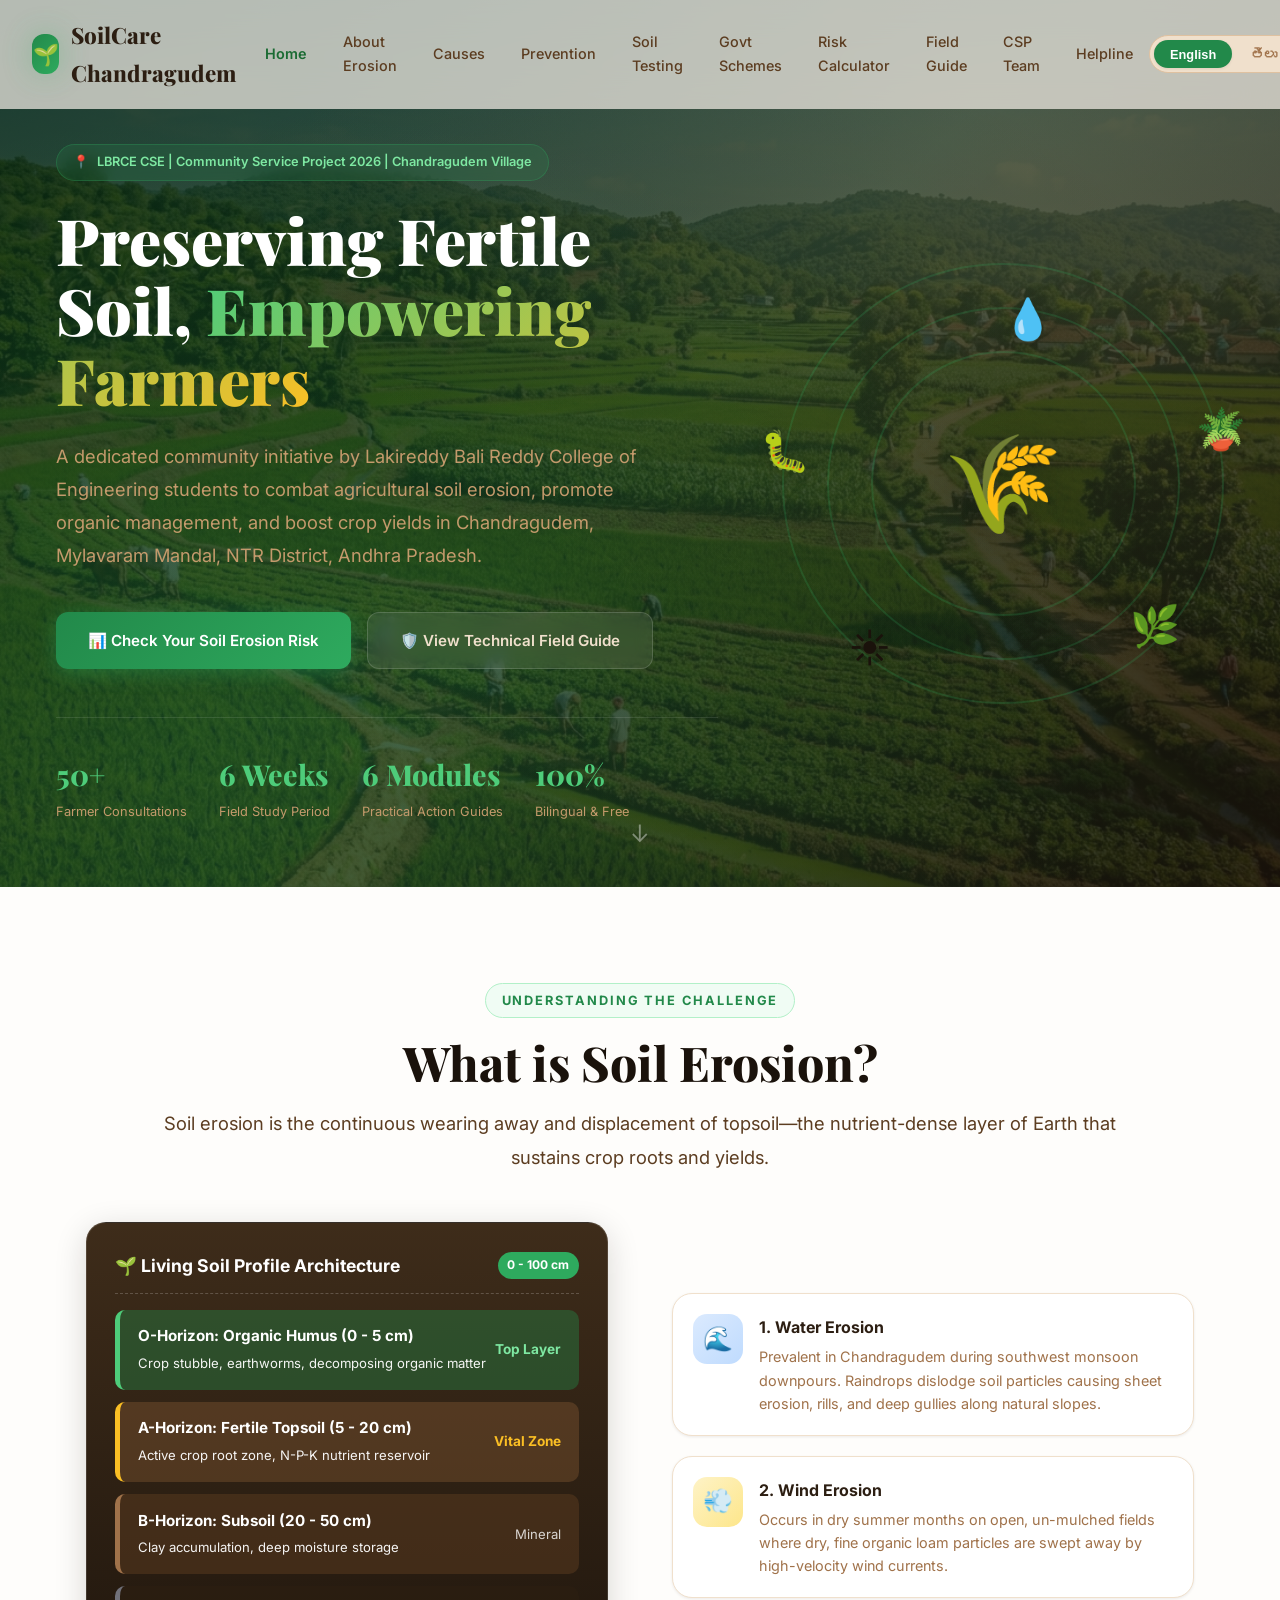
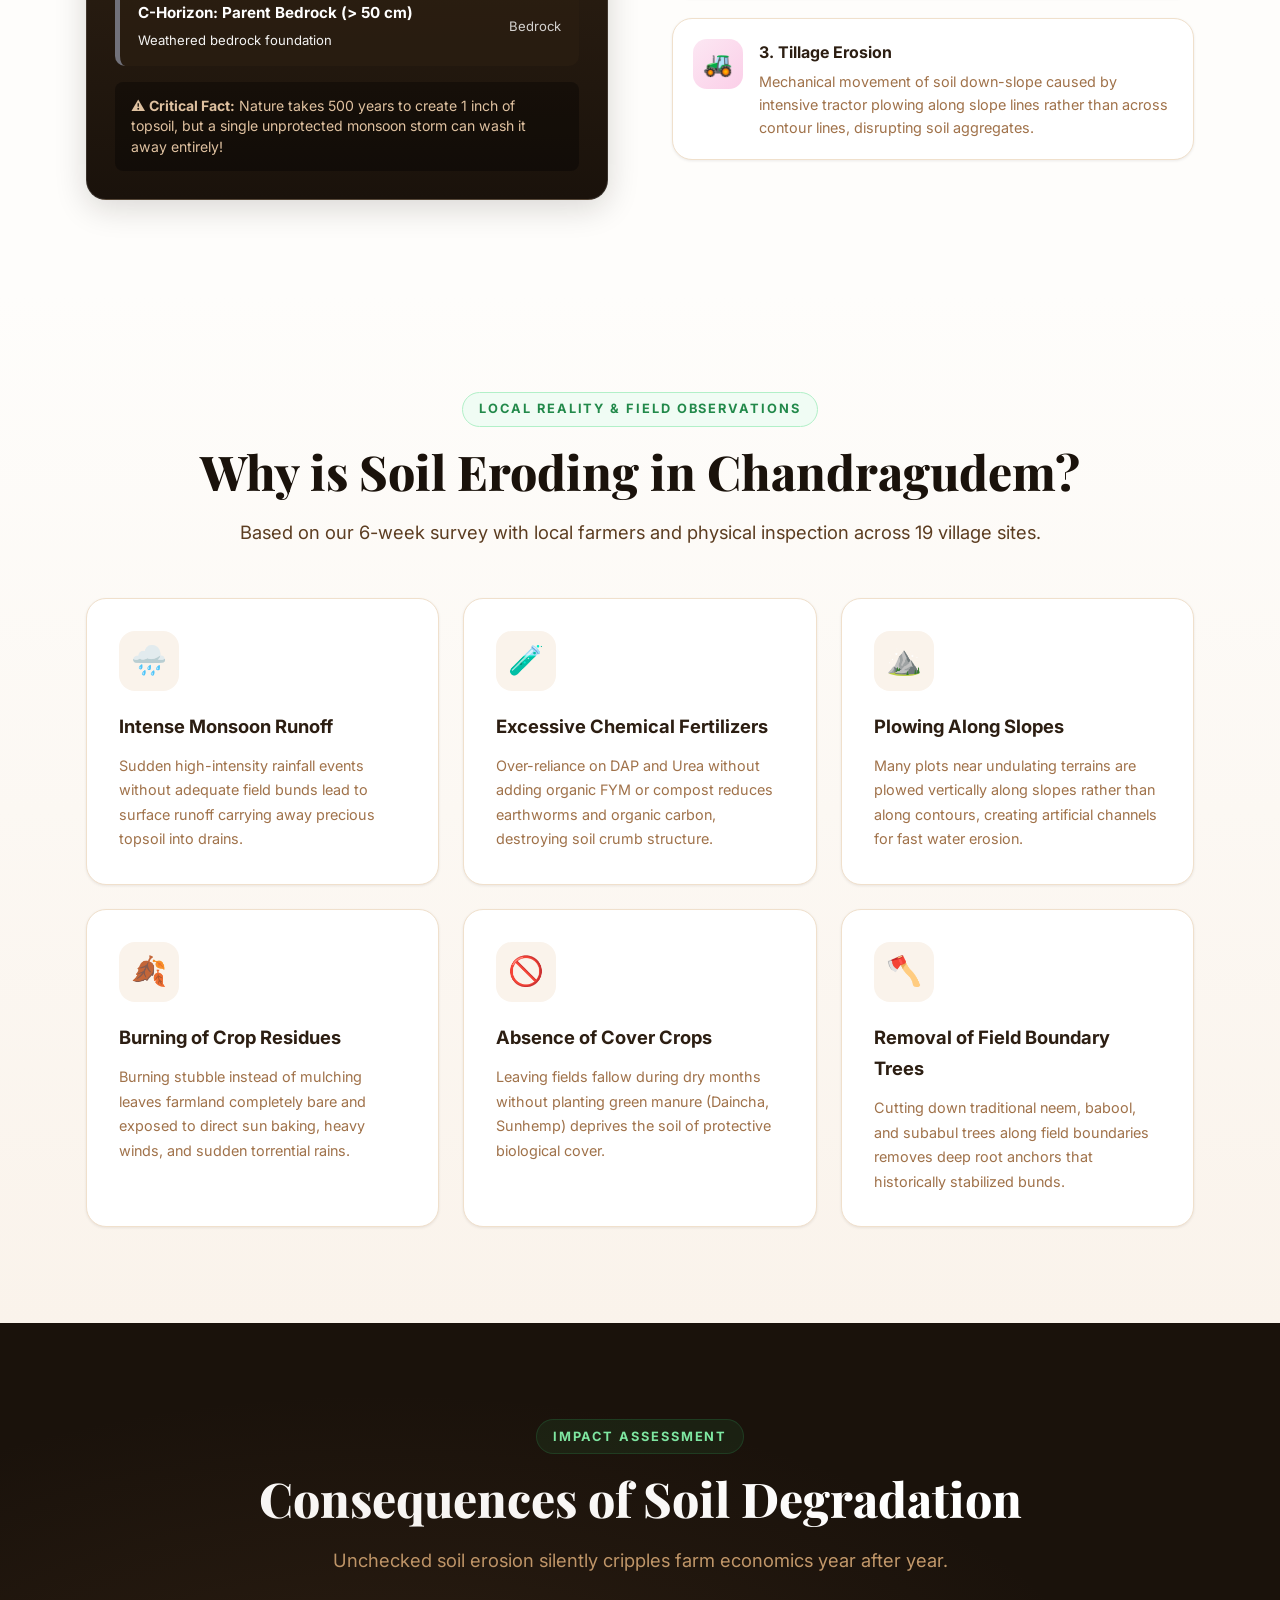
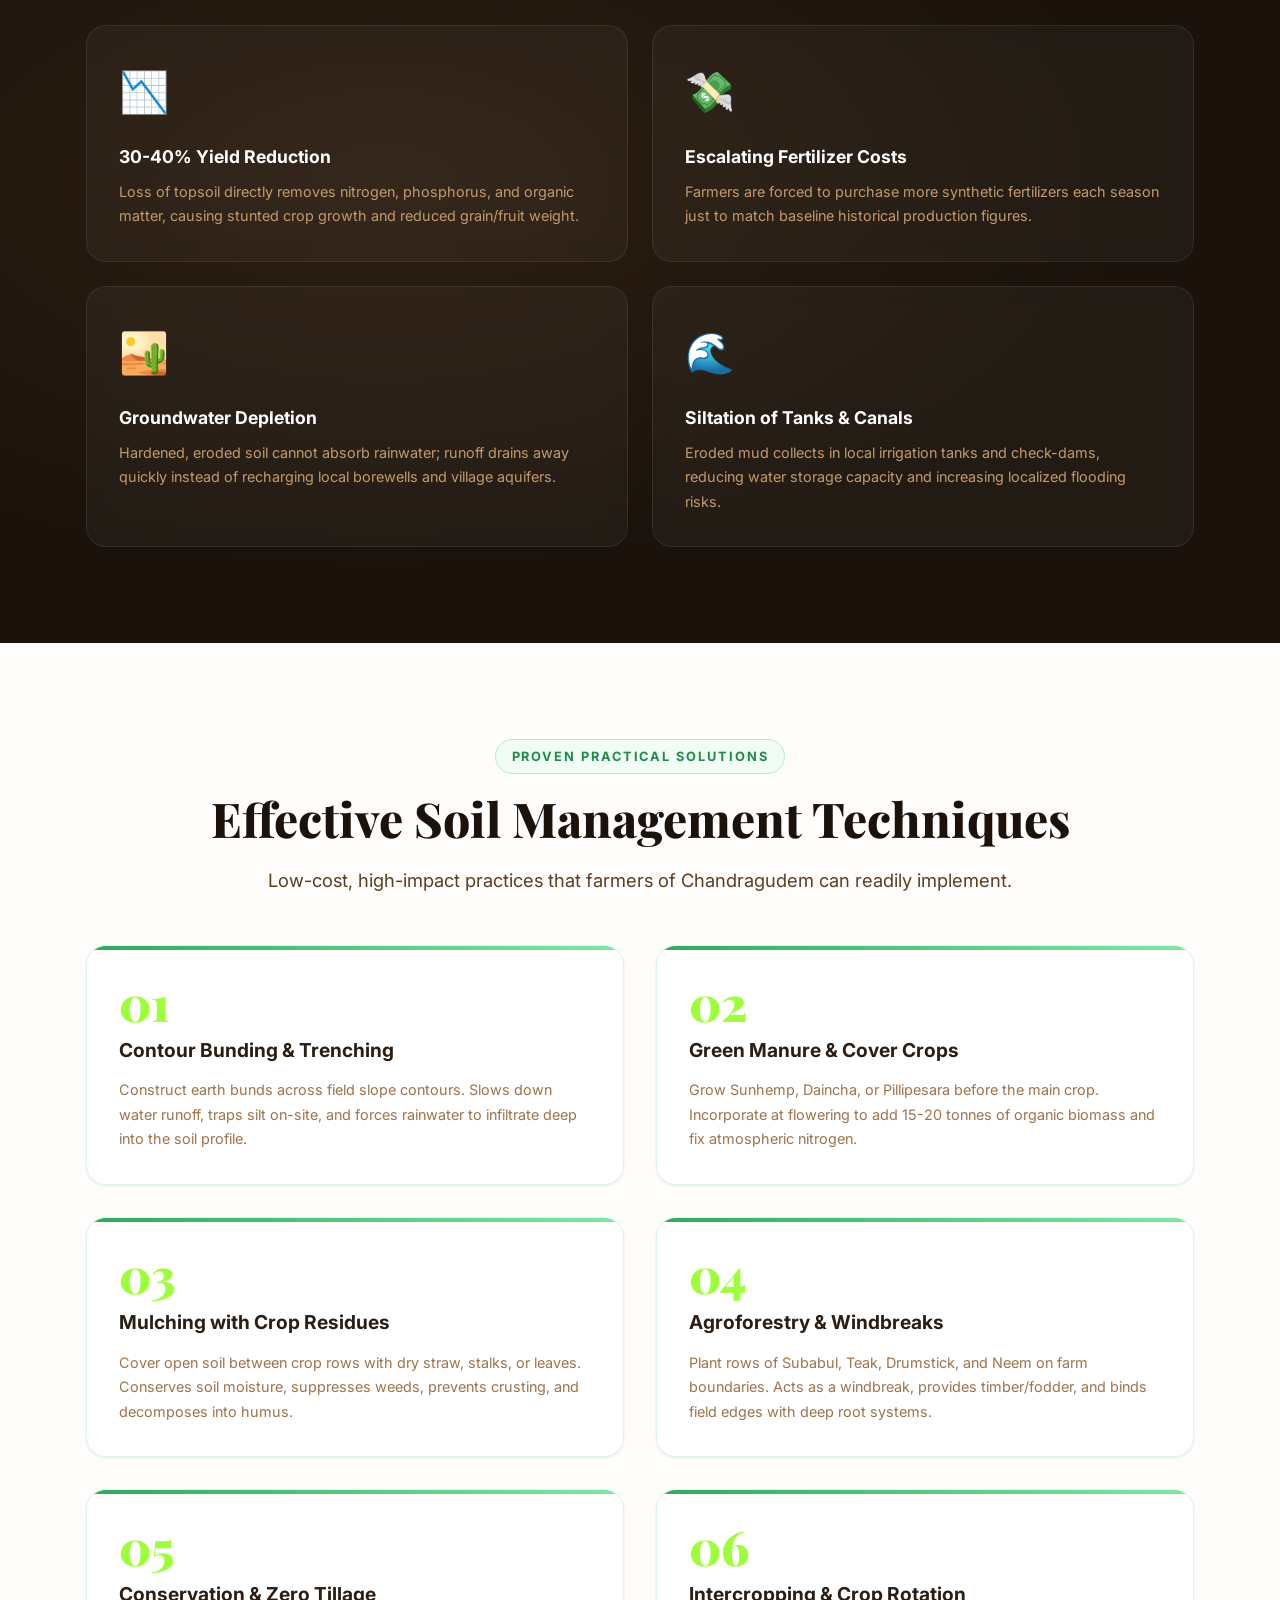
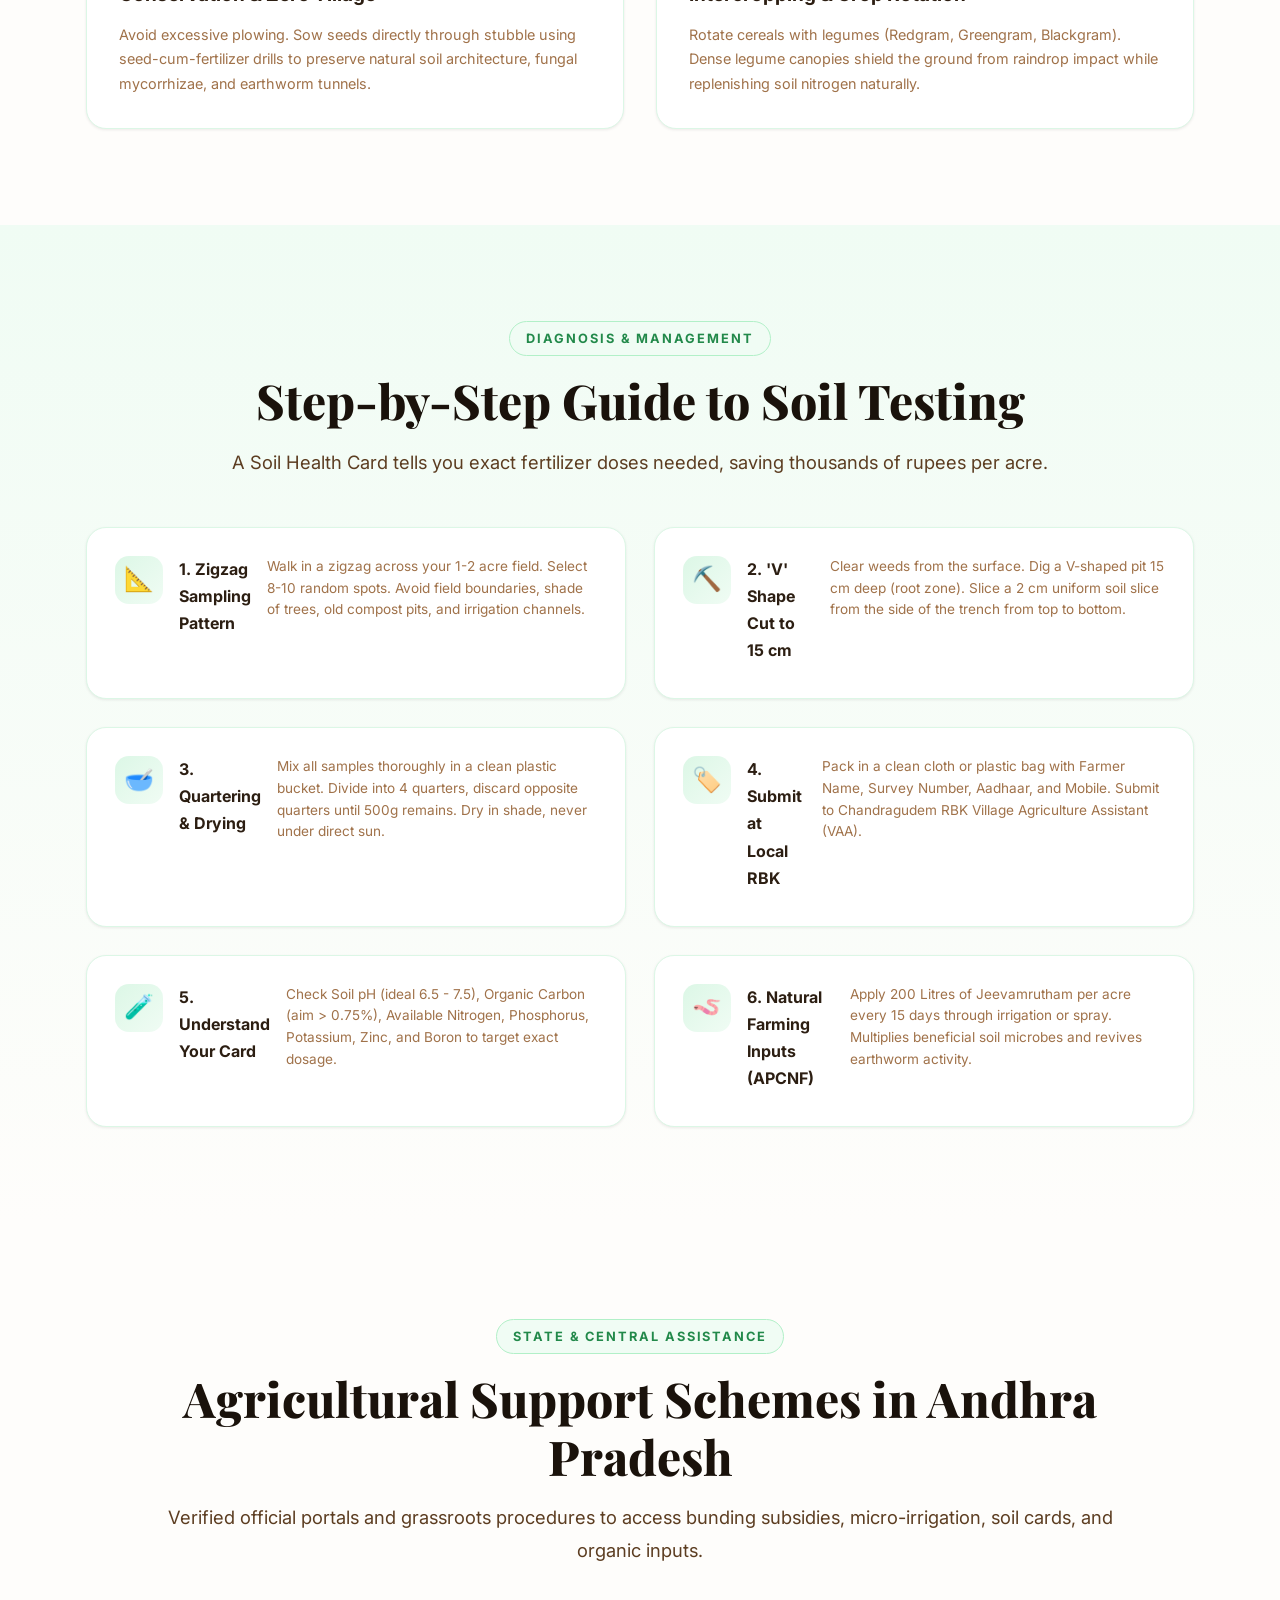
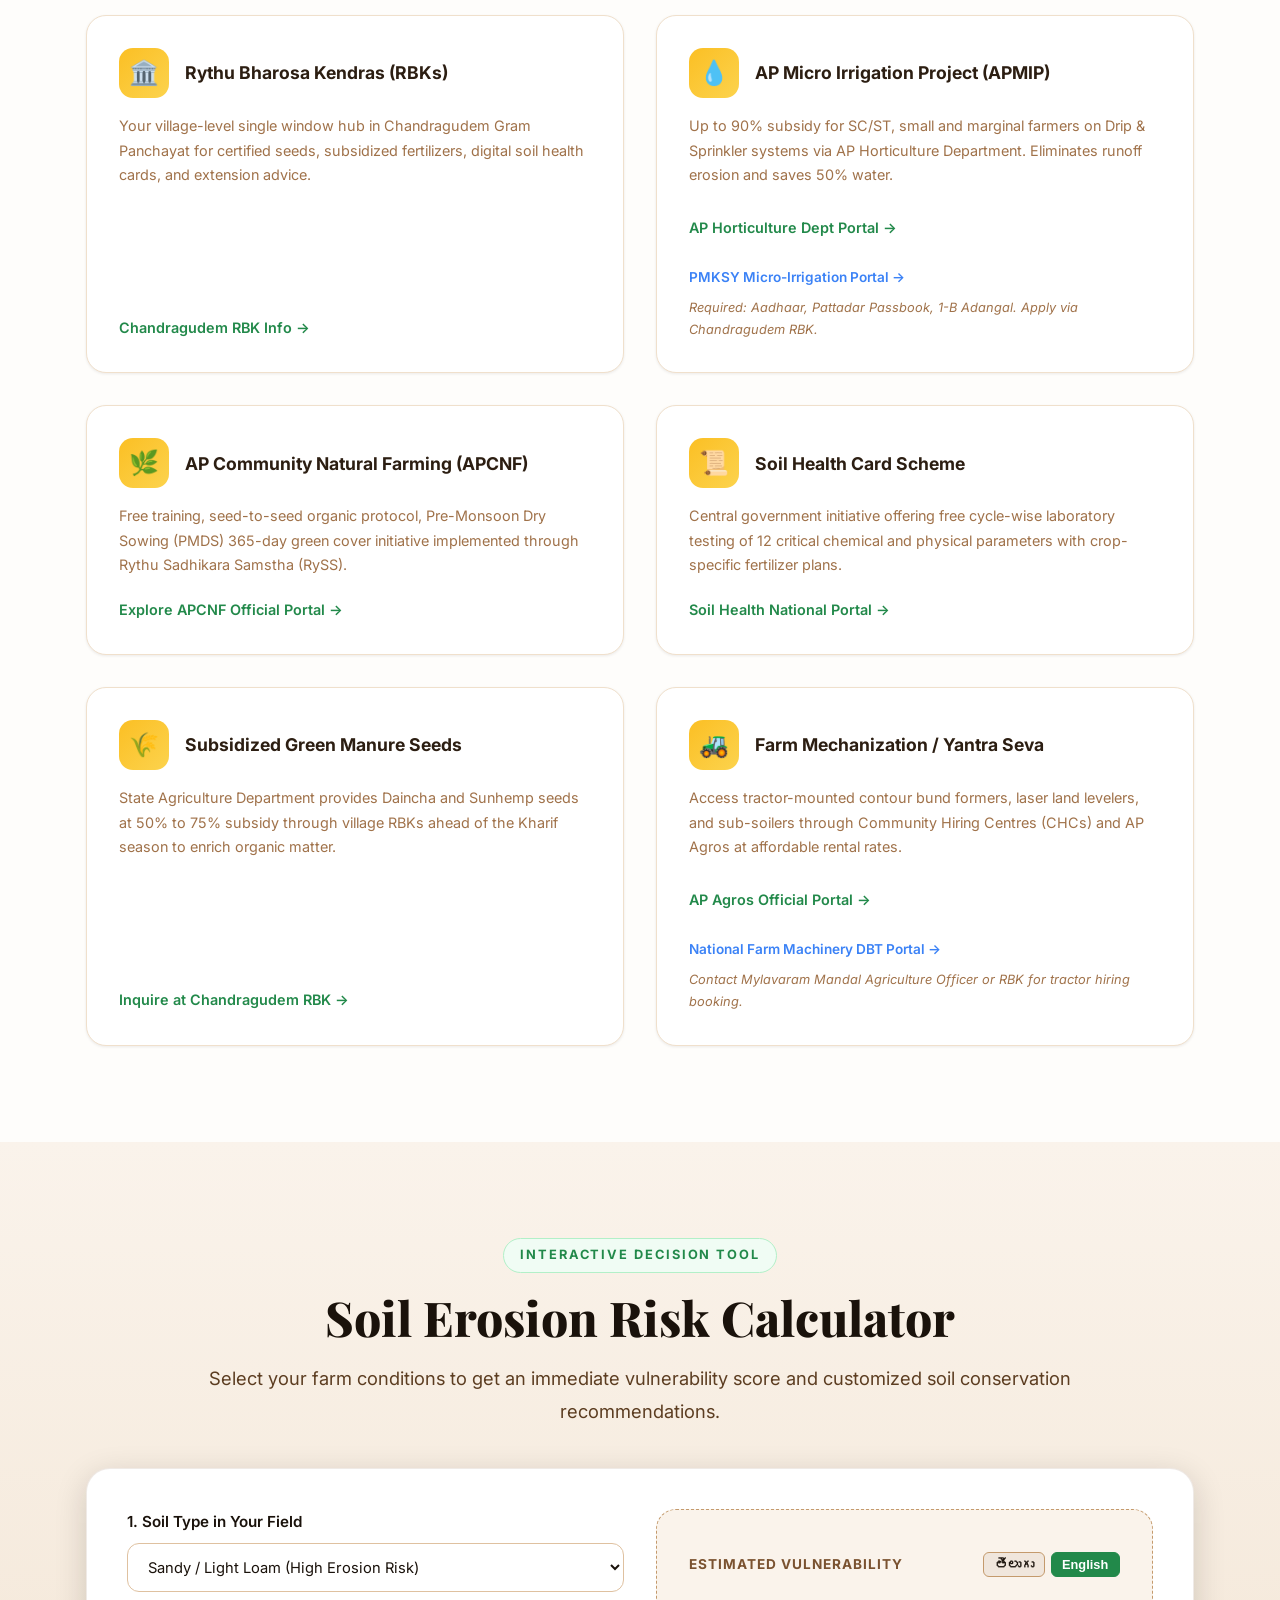
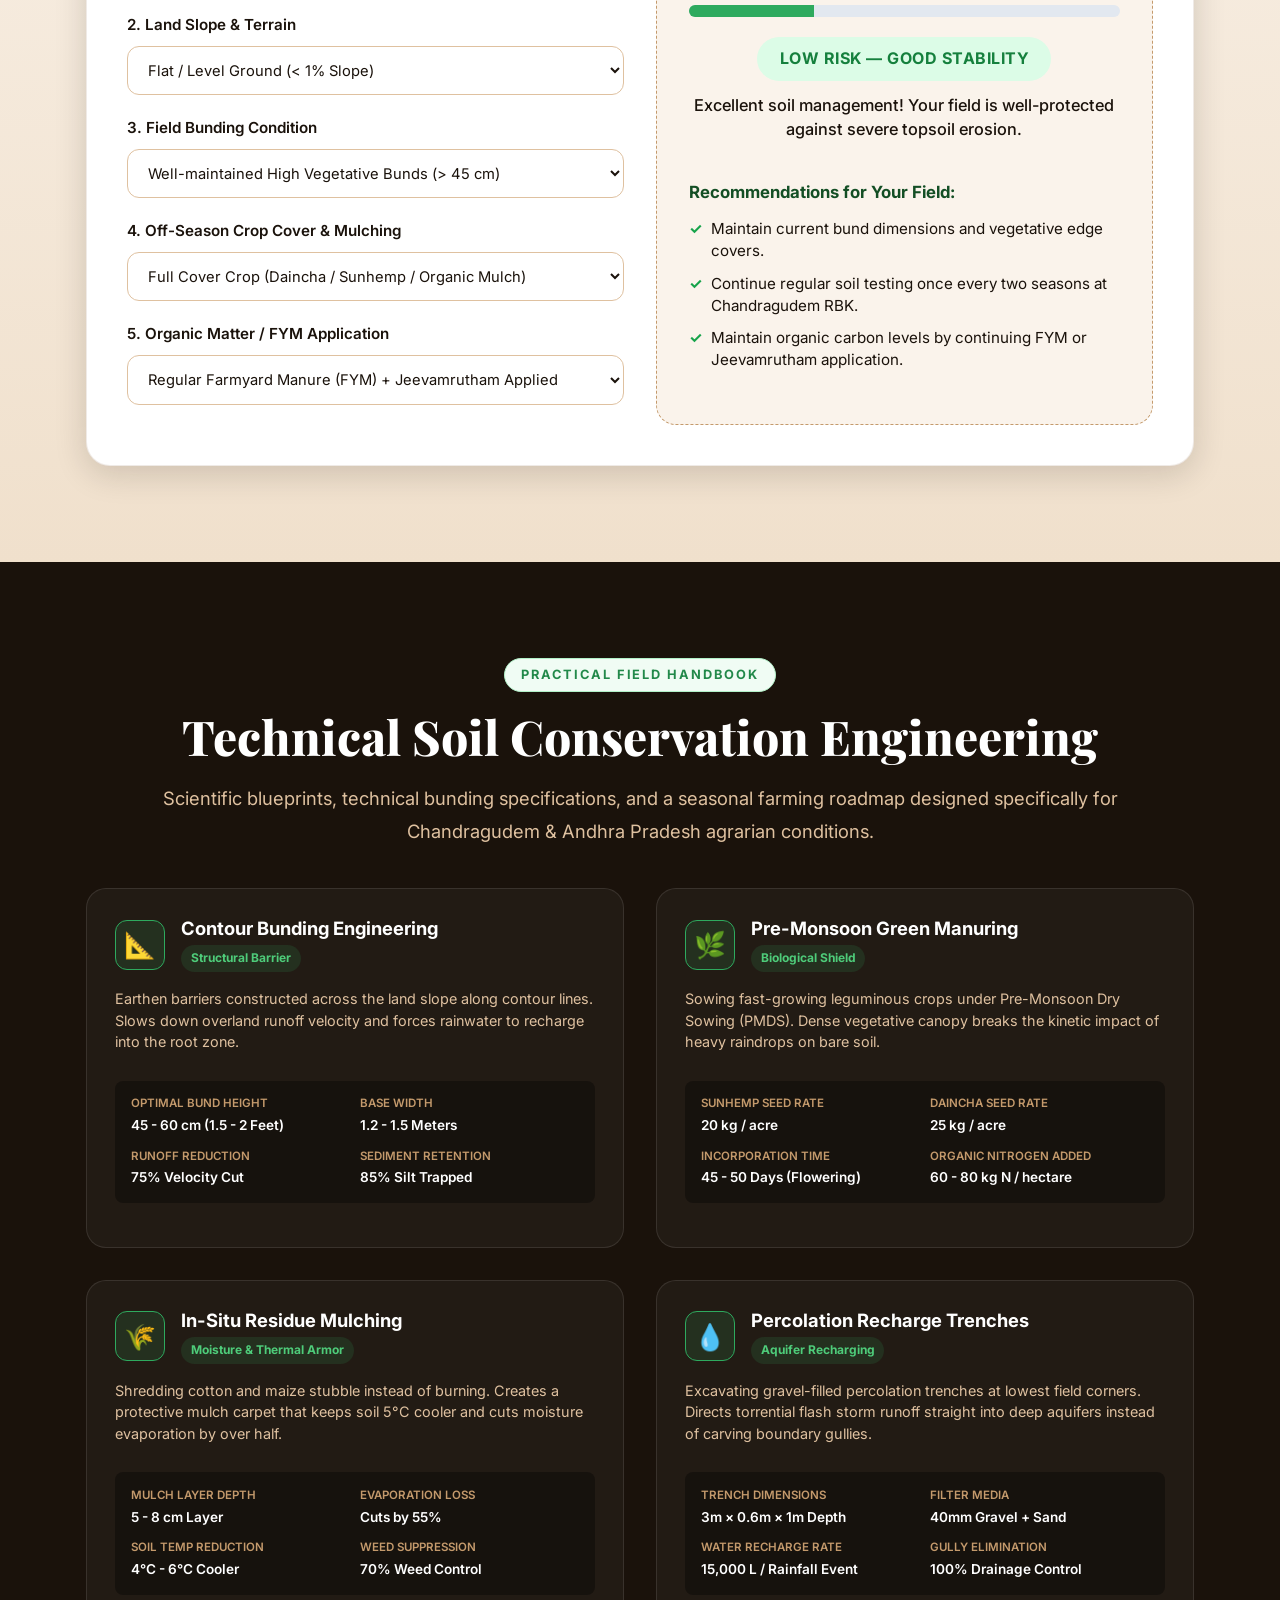
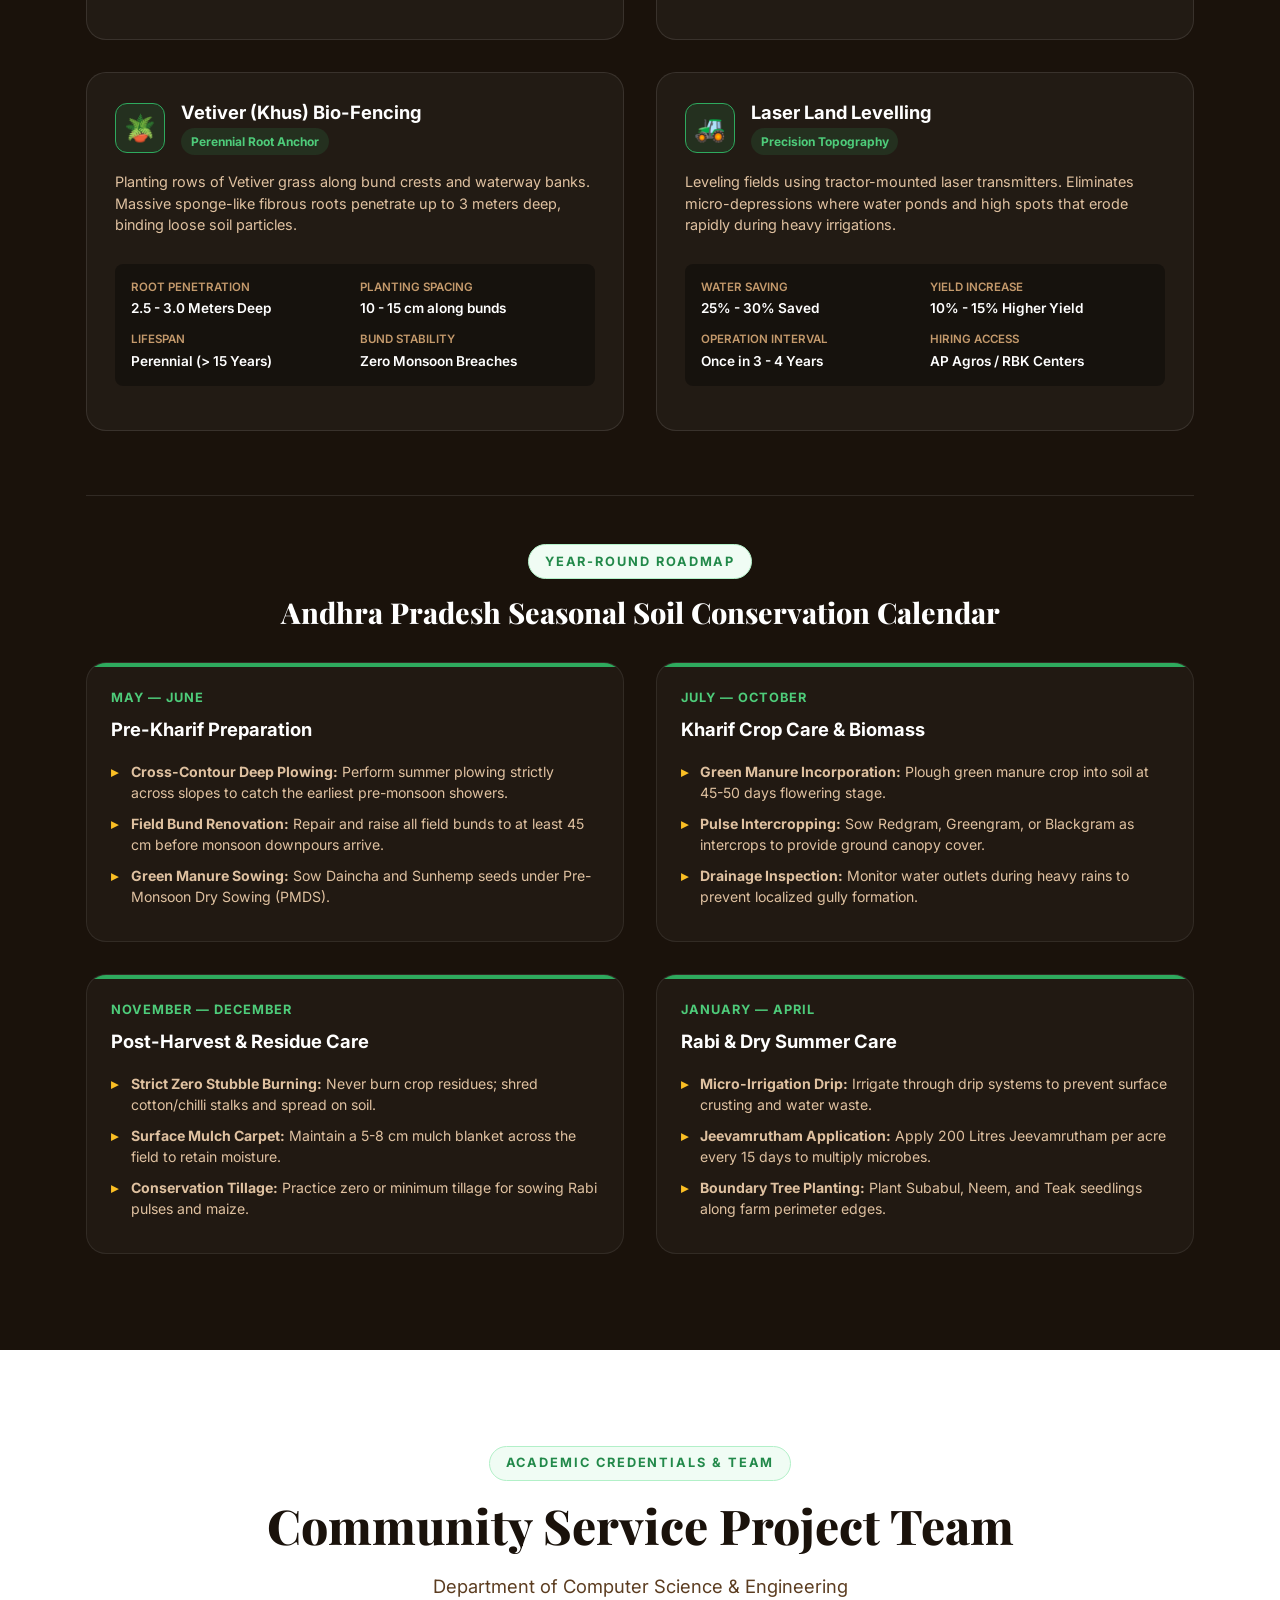
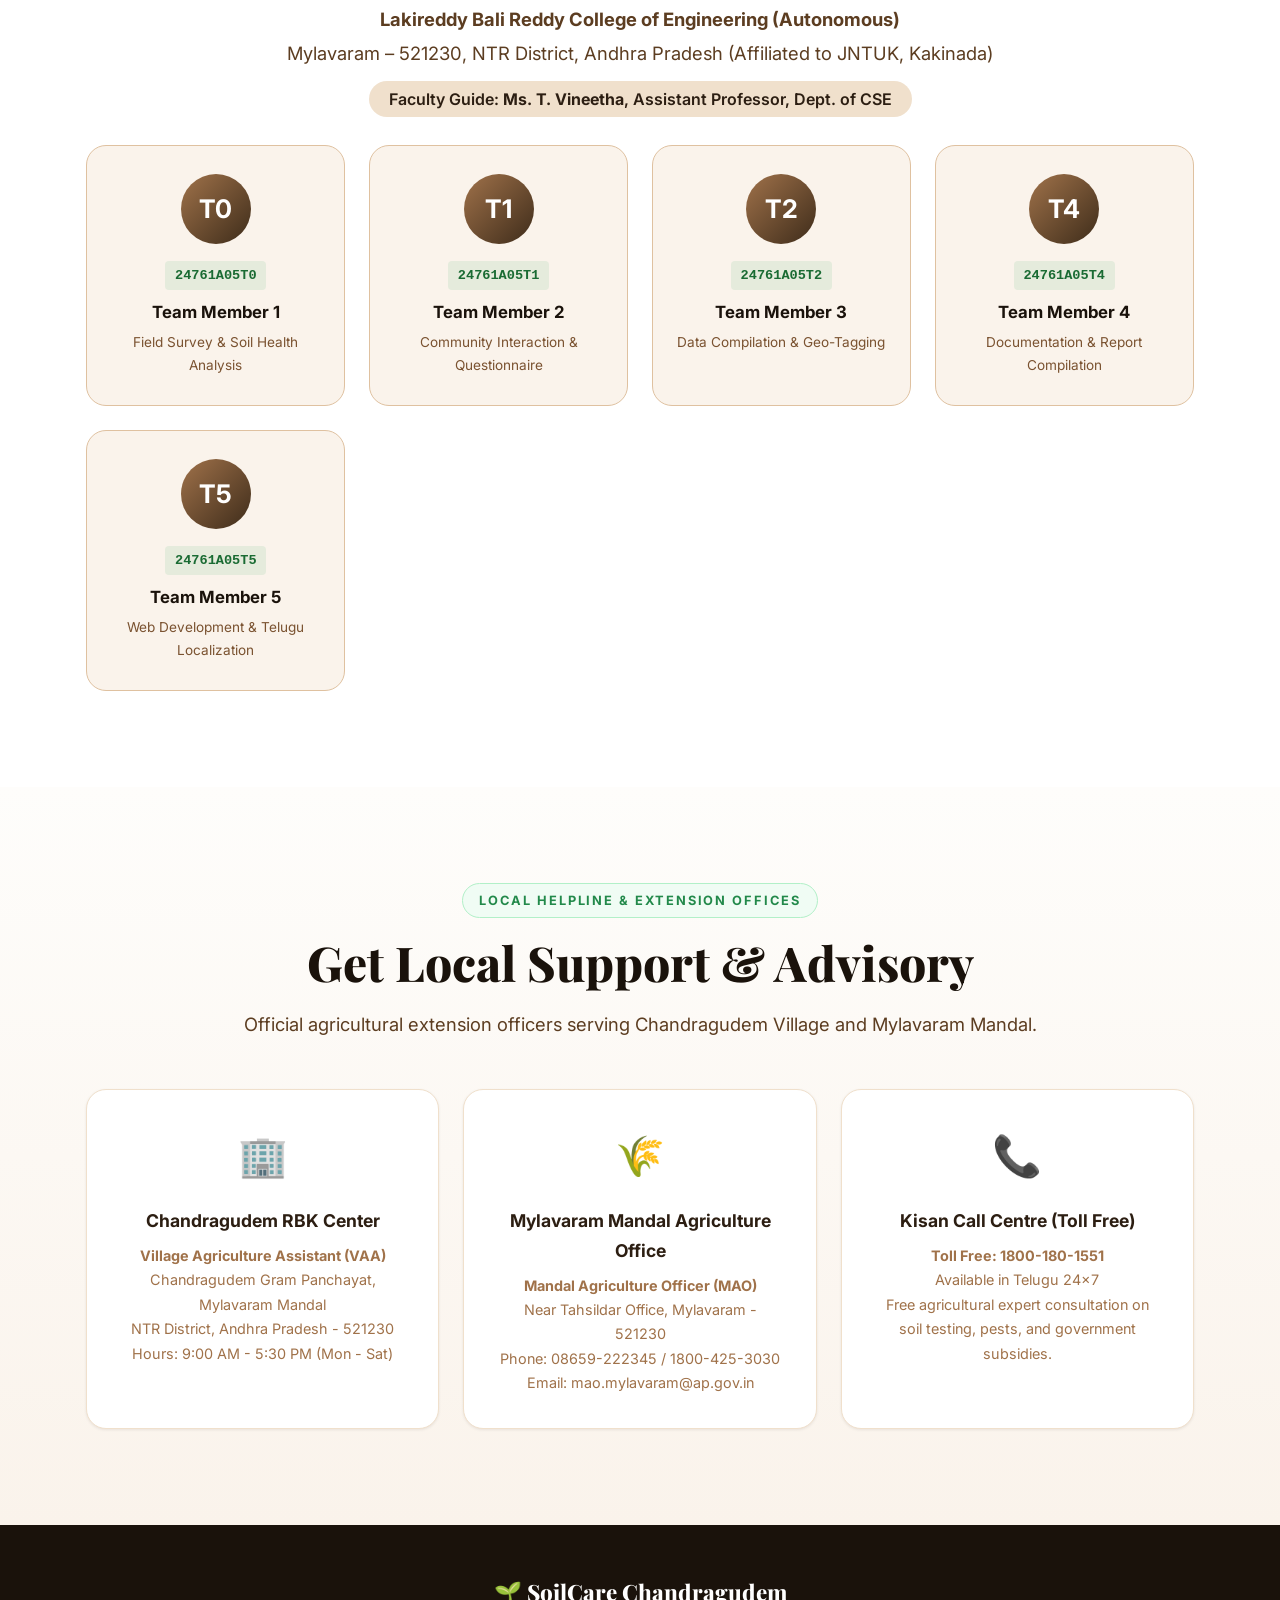
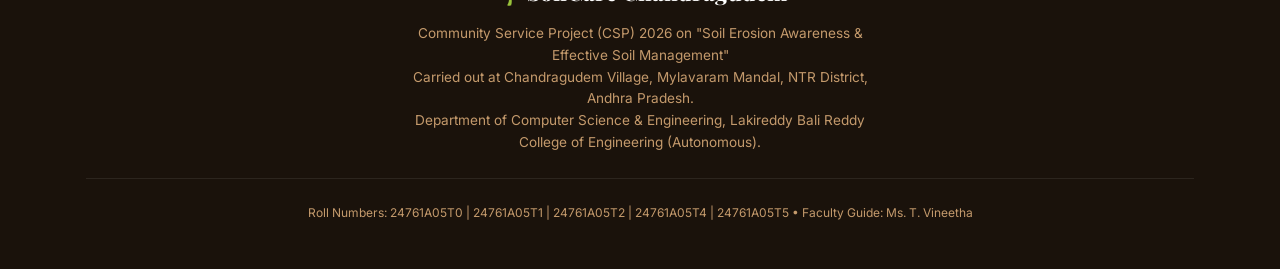
==== commit fa4cdb2a: "layout fixed in mobile" ====
--- a/website/index.html
+++ b/website/index.html
@@ -7,7 +7,7 @@
   <title>Soil Management & Erosion Awareness | Chandragudem CSP | LBRCE CSE</title>
   <meta name="description"
     content="Community Service Project by LBRCE CSE students on Soil Erosion Awareness and Effective Soil Management in Chandragudem Village, Mylavaram, Andhra Pradesh. Available in English & Telugu.">
-  <link rel="stylesheet" href="style.css">
+  <link rel="stylesheet" href="style.css?v=3.0">
   <link rel="preconnect" href="https://fonts.googleapis.com">
   <link rel="preconnect" href="https://fonts.gstatic.com" crossorigin>
 </head>
@@ -1792,7 +1792,7 @@
     </div>
   </footer>
 
-  <script src="script.js"></script>
+  <script src="script.js?v=3.0"></script>
 </body>
 
 </html>
--- a/website/style.css
+++ b/website/style.css
@@ -1325,11 +1325,16 @@
     flex-direction: column;
     align-items: center;
     justify-content: flex-start;
-    gap: 0.35rem;
+    gap: 0.25rem;
     z-index: 1005;
-    padding: 4.5rem 1.25rem 2.5rem;
+    padding-top: max(4.2rem, env(safe-area-inset-top) + 3rem);
+    padding-bottom: max(2rem, env(safe-area-inset-bottom) + 1.5rem);
+    padding-left: 1.25rem;
+    padding-right: 1.25rem;
     overflow-y: auto;
     -webkit-overflow-scrolling: touch;
+    overscroll-behavior: contain;
+    touch-action: pan-y;
     box-sizing: border-box;
     animation: none;
   }
@@ -1351,12 +1356,12 @@
   }
 
   .nav-links a {
-    font-size: 1rem;
+    font-size: 0.95rem;
     font-weight: 600;
-    padding: 0.55rem 1.5rem;
-    border-radius: 12px;
+    padding: 0.45rem 1.25rem;
+    border-radius: 10px;
     width: 100%;
-    max-width: 280px;
+    max-width: 270px;
     text-align: center;
     color: var(--clr-soil-800);
     transition: background 0.2s ease, color 0.2s ease;
@@ -1367,6 +1372,19 @@
   .nav-links a.active {
     background: var(--clr-green-50);
     color: var(--clr-green-700);
+  }
+
+  /* Shorter phone screens (height ≤ 720px or landscape) */
+  @media (max-height: 720px) {
+    .nav-links {
+      padding-top: 3.5rem;
+      padding-bottom: 1.25rem;
+      gap: 0.15rem;
+    }
+    .nav-links a {
+      padding: 0.35rem 1rem;
+      font-size: 0.88rem;
+    }
   }
 
   /* Hamburger visible */
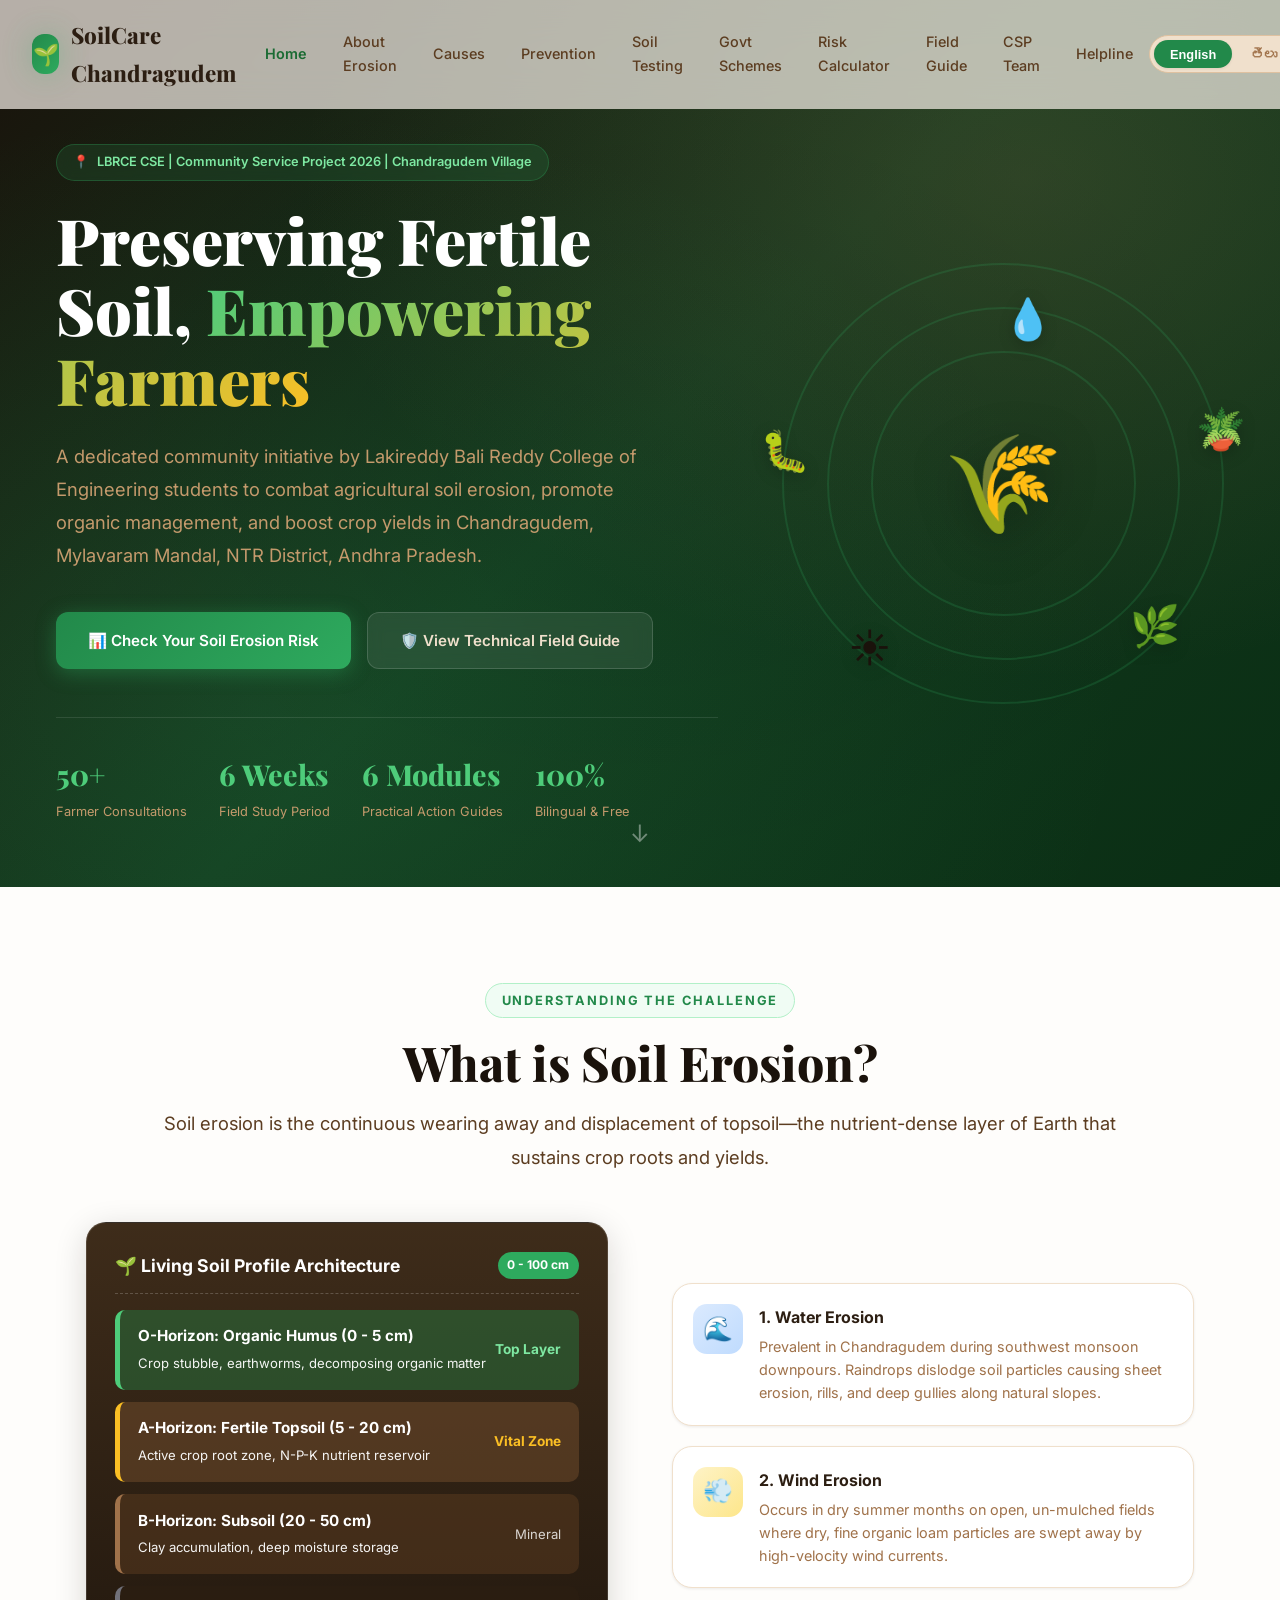
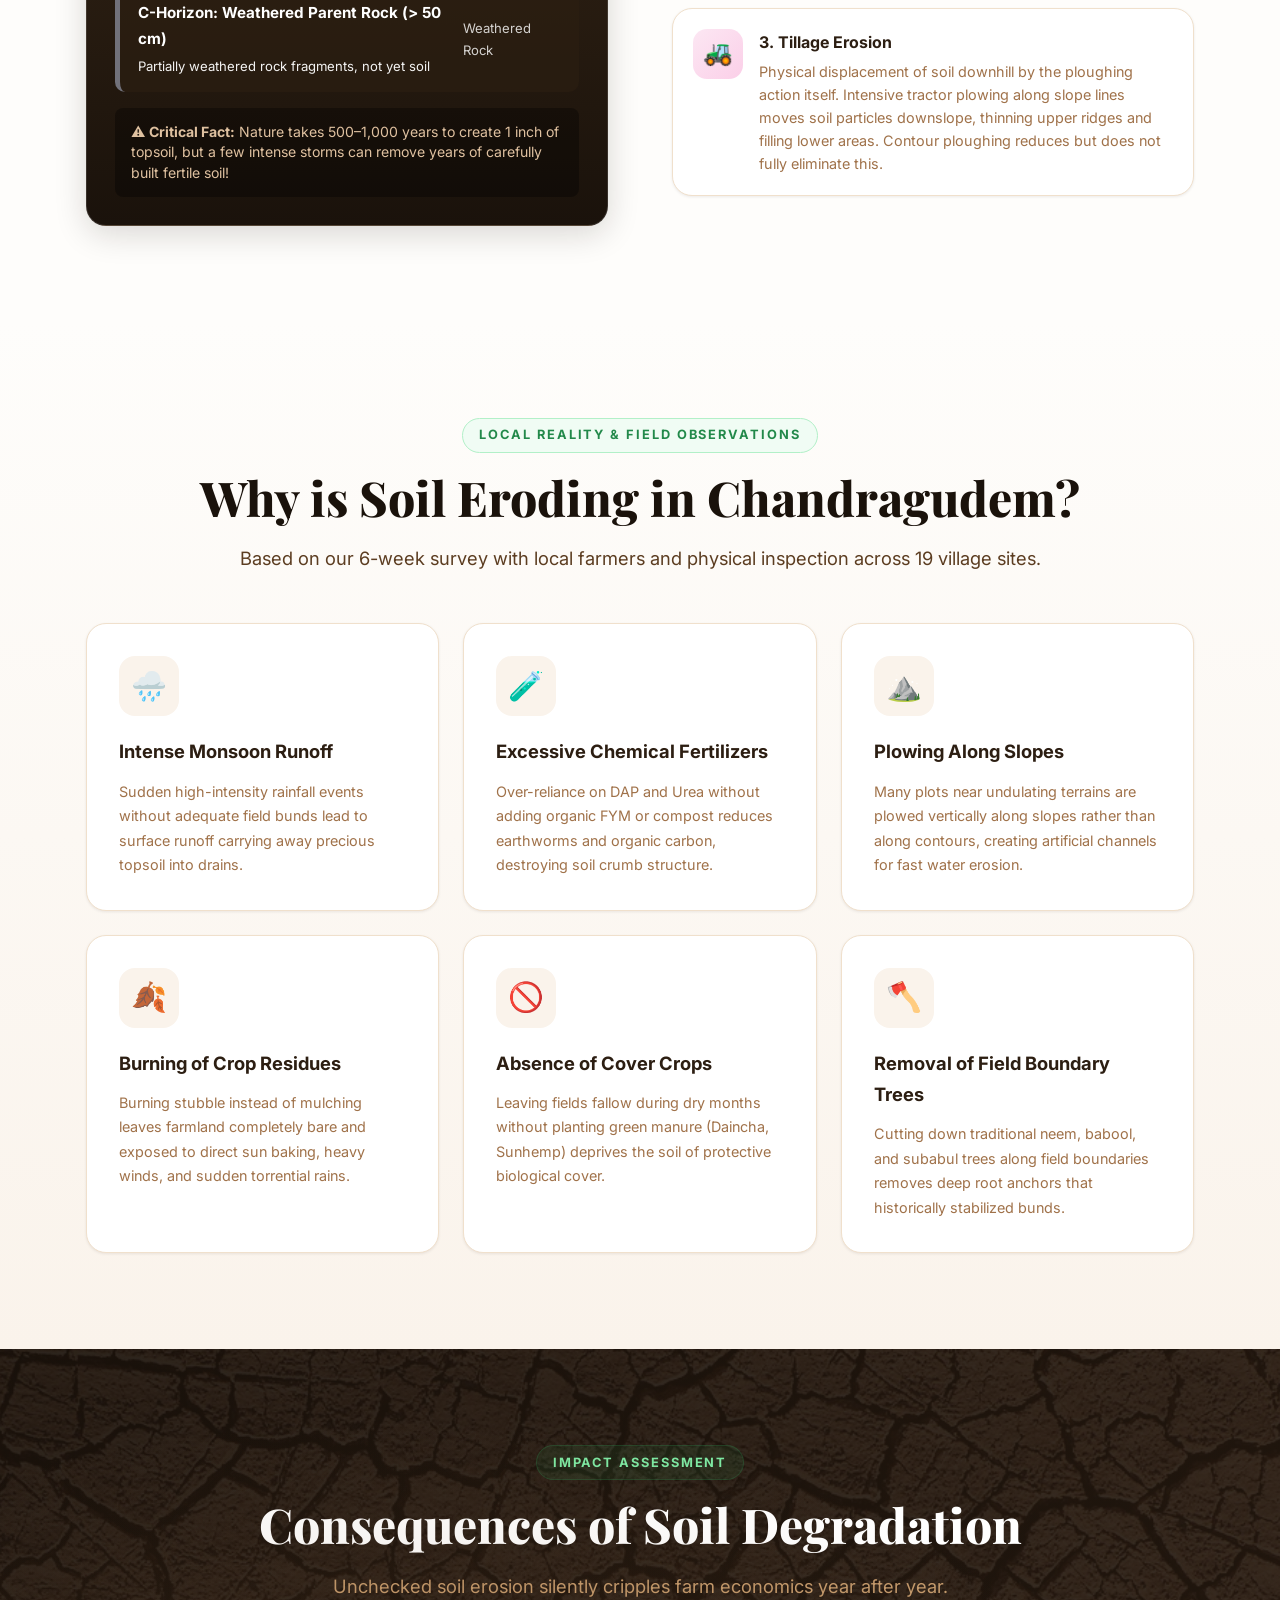
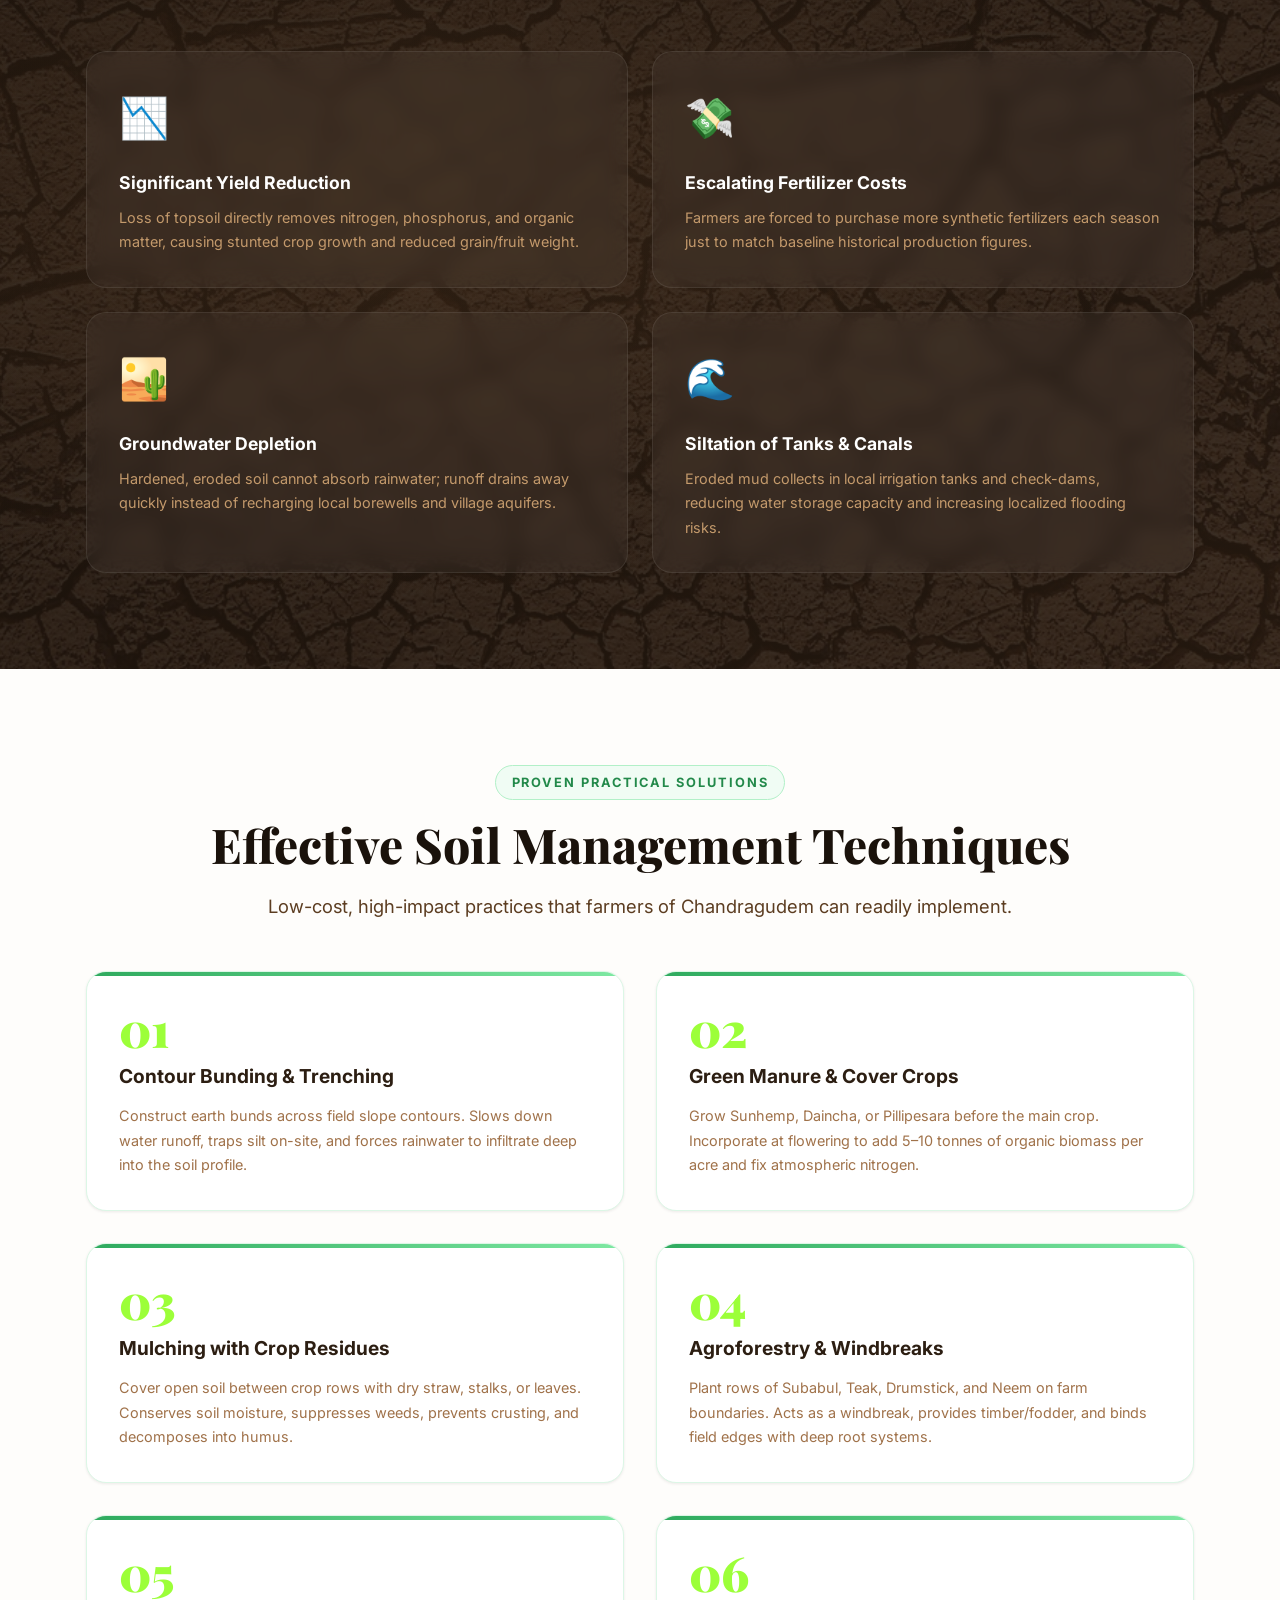
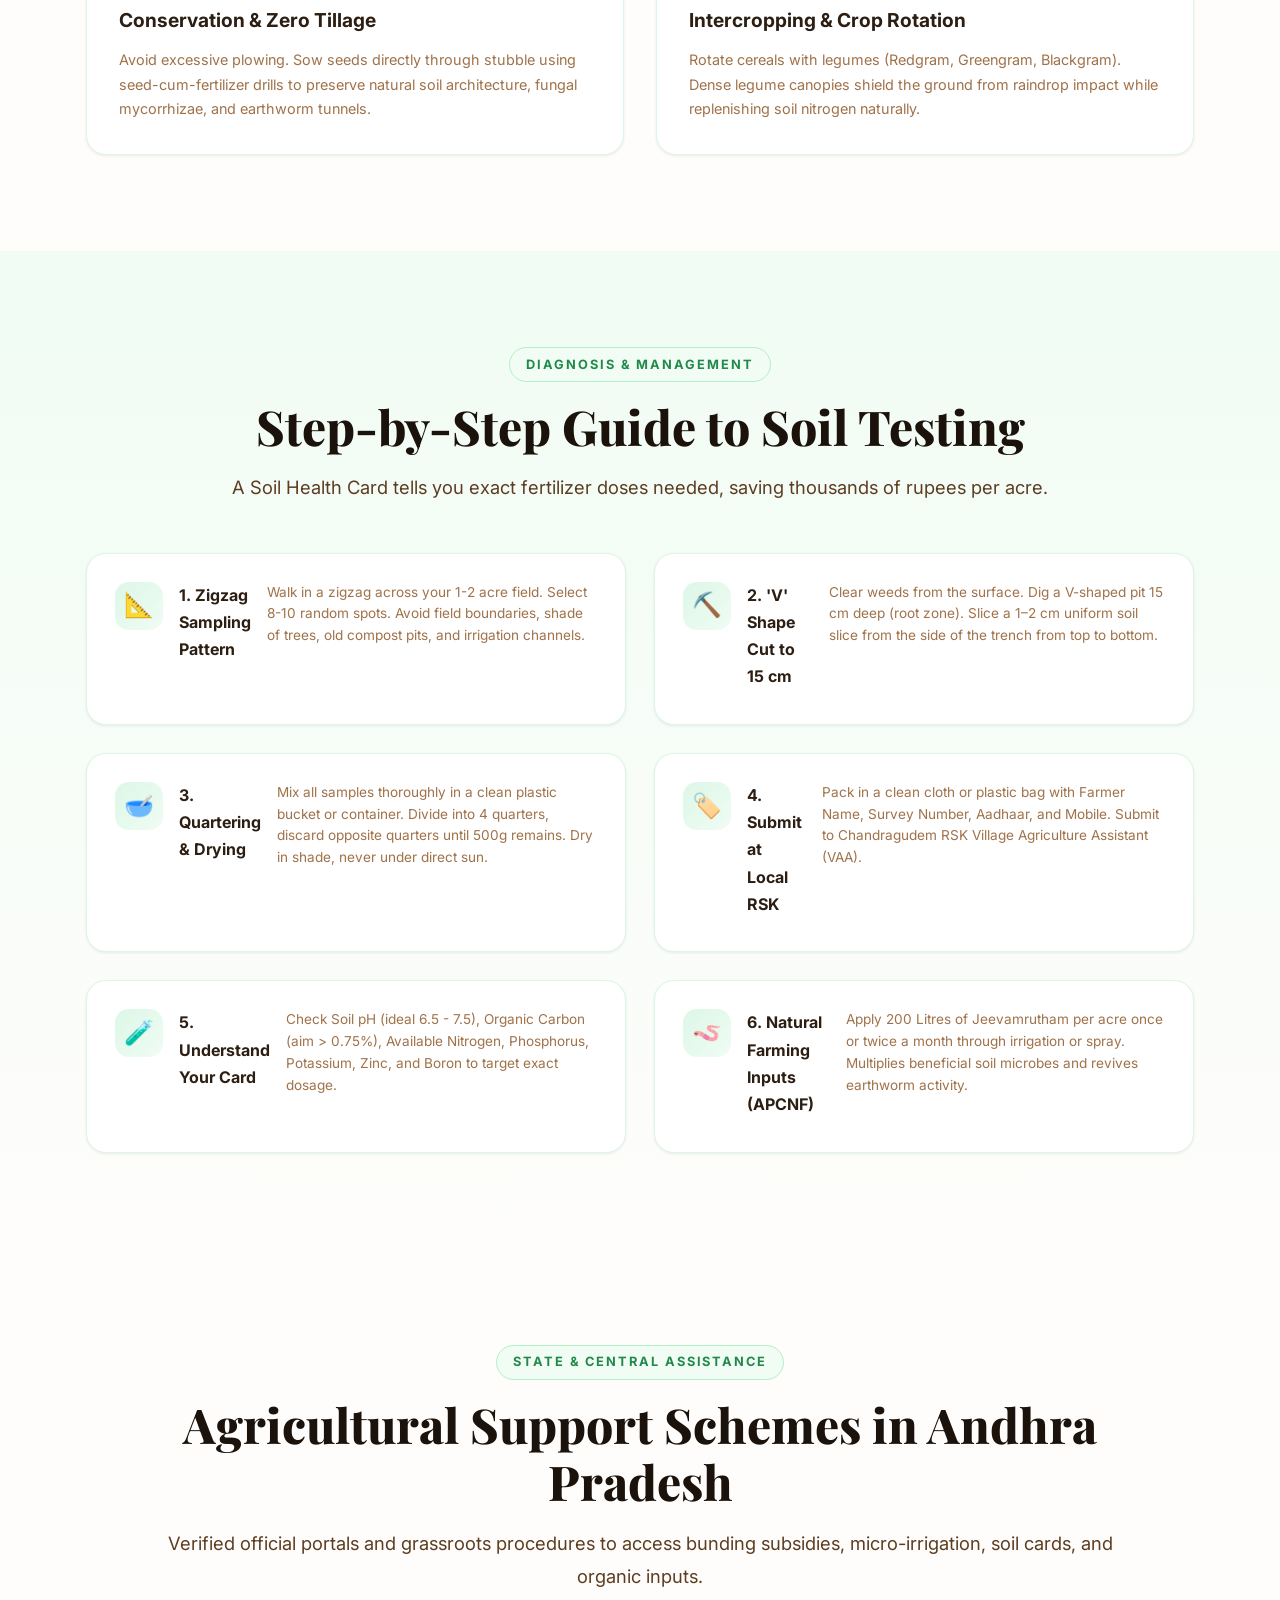
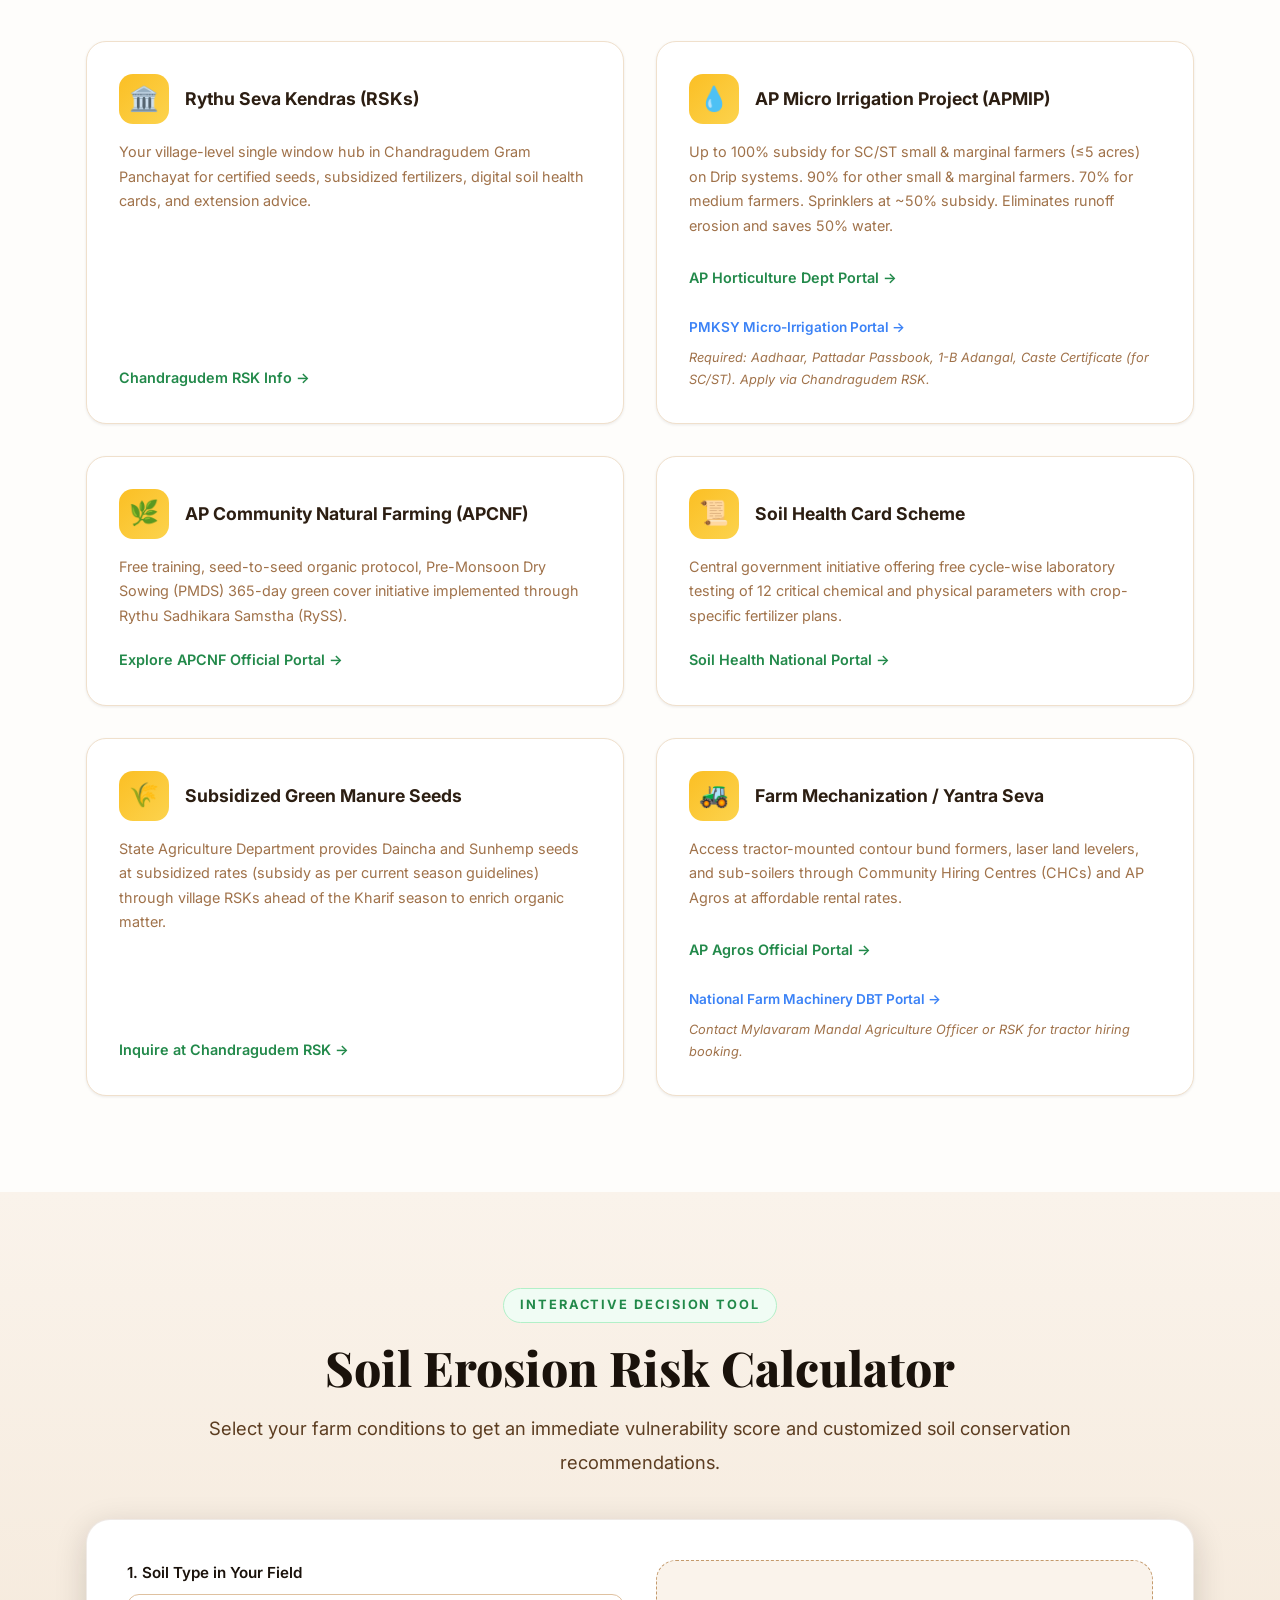
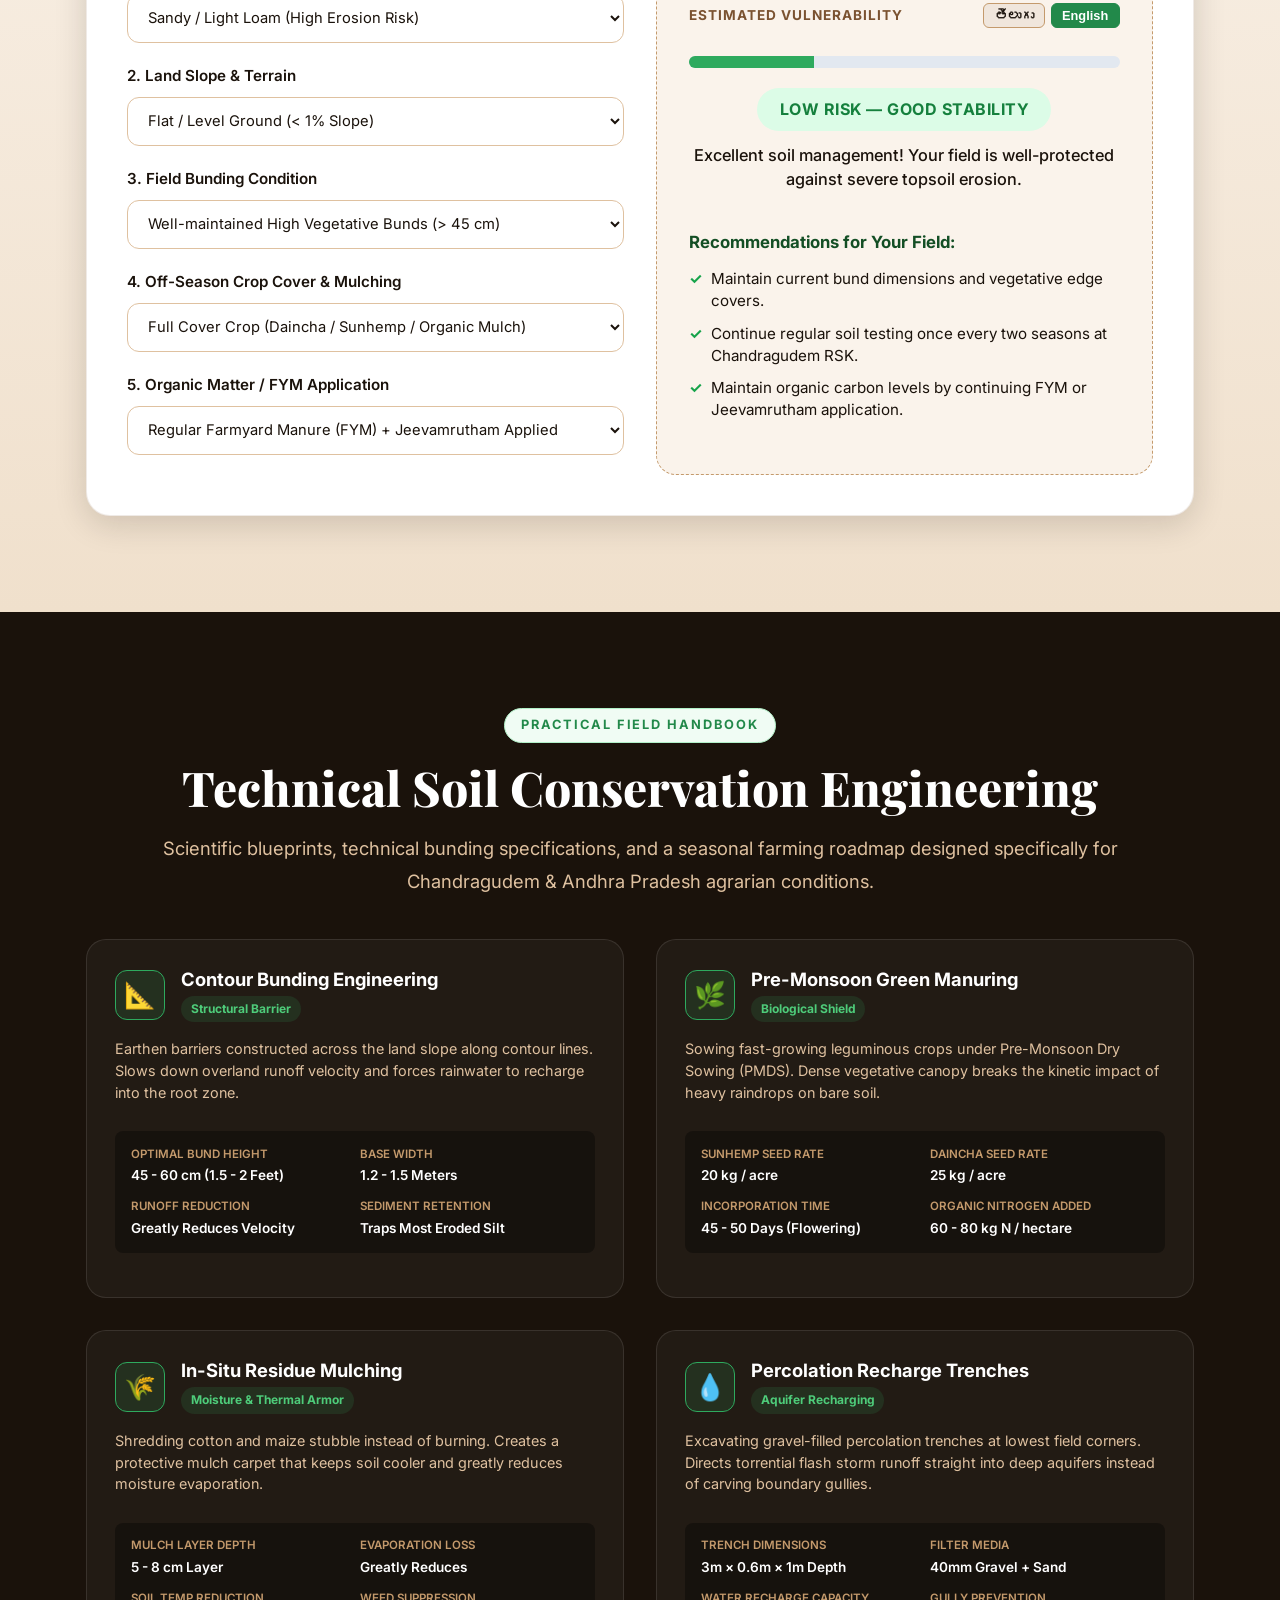
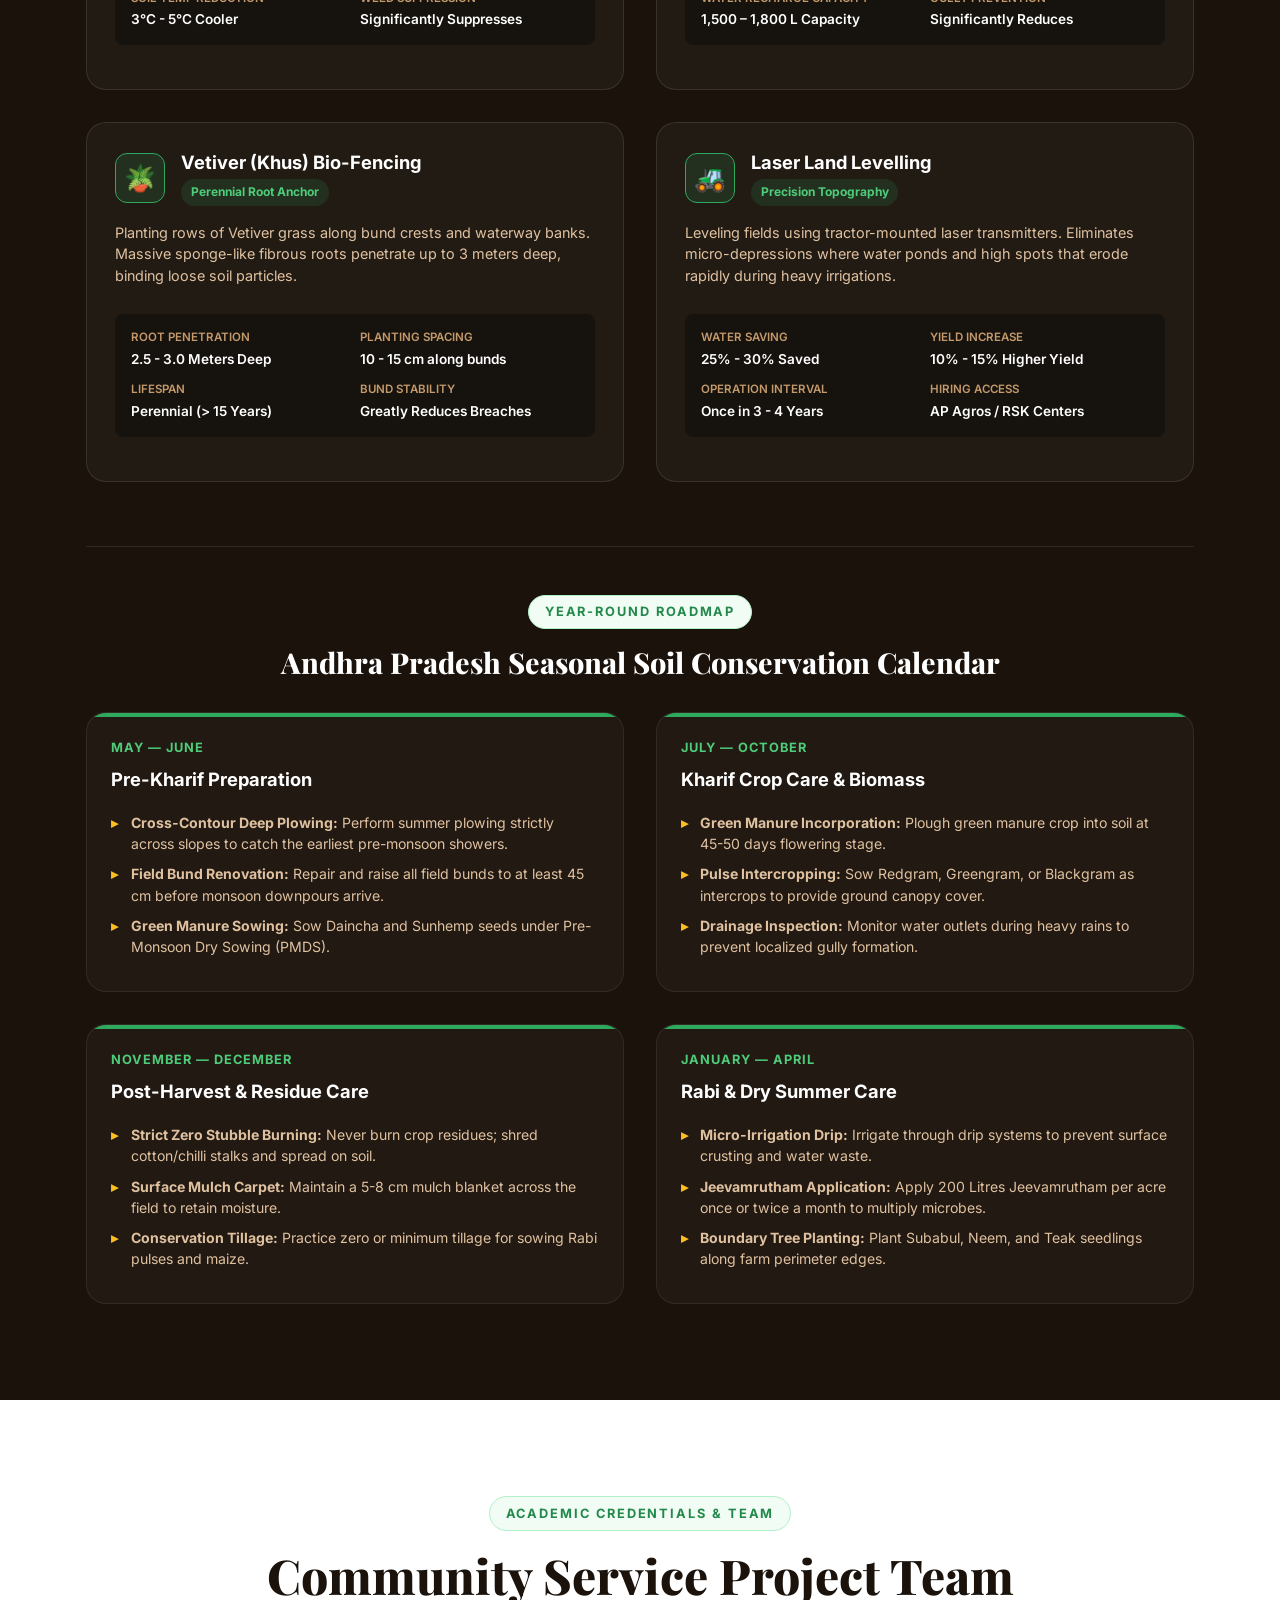
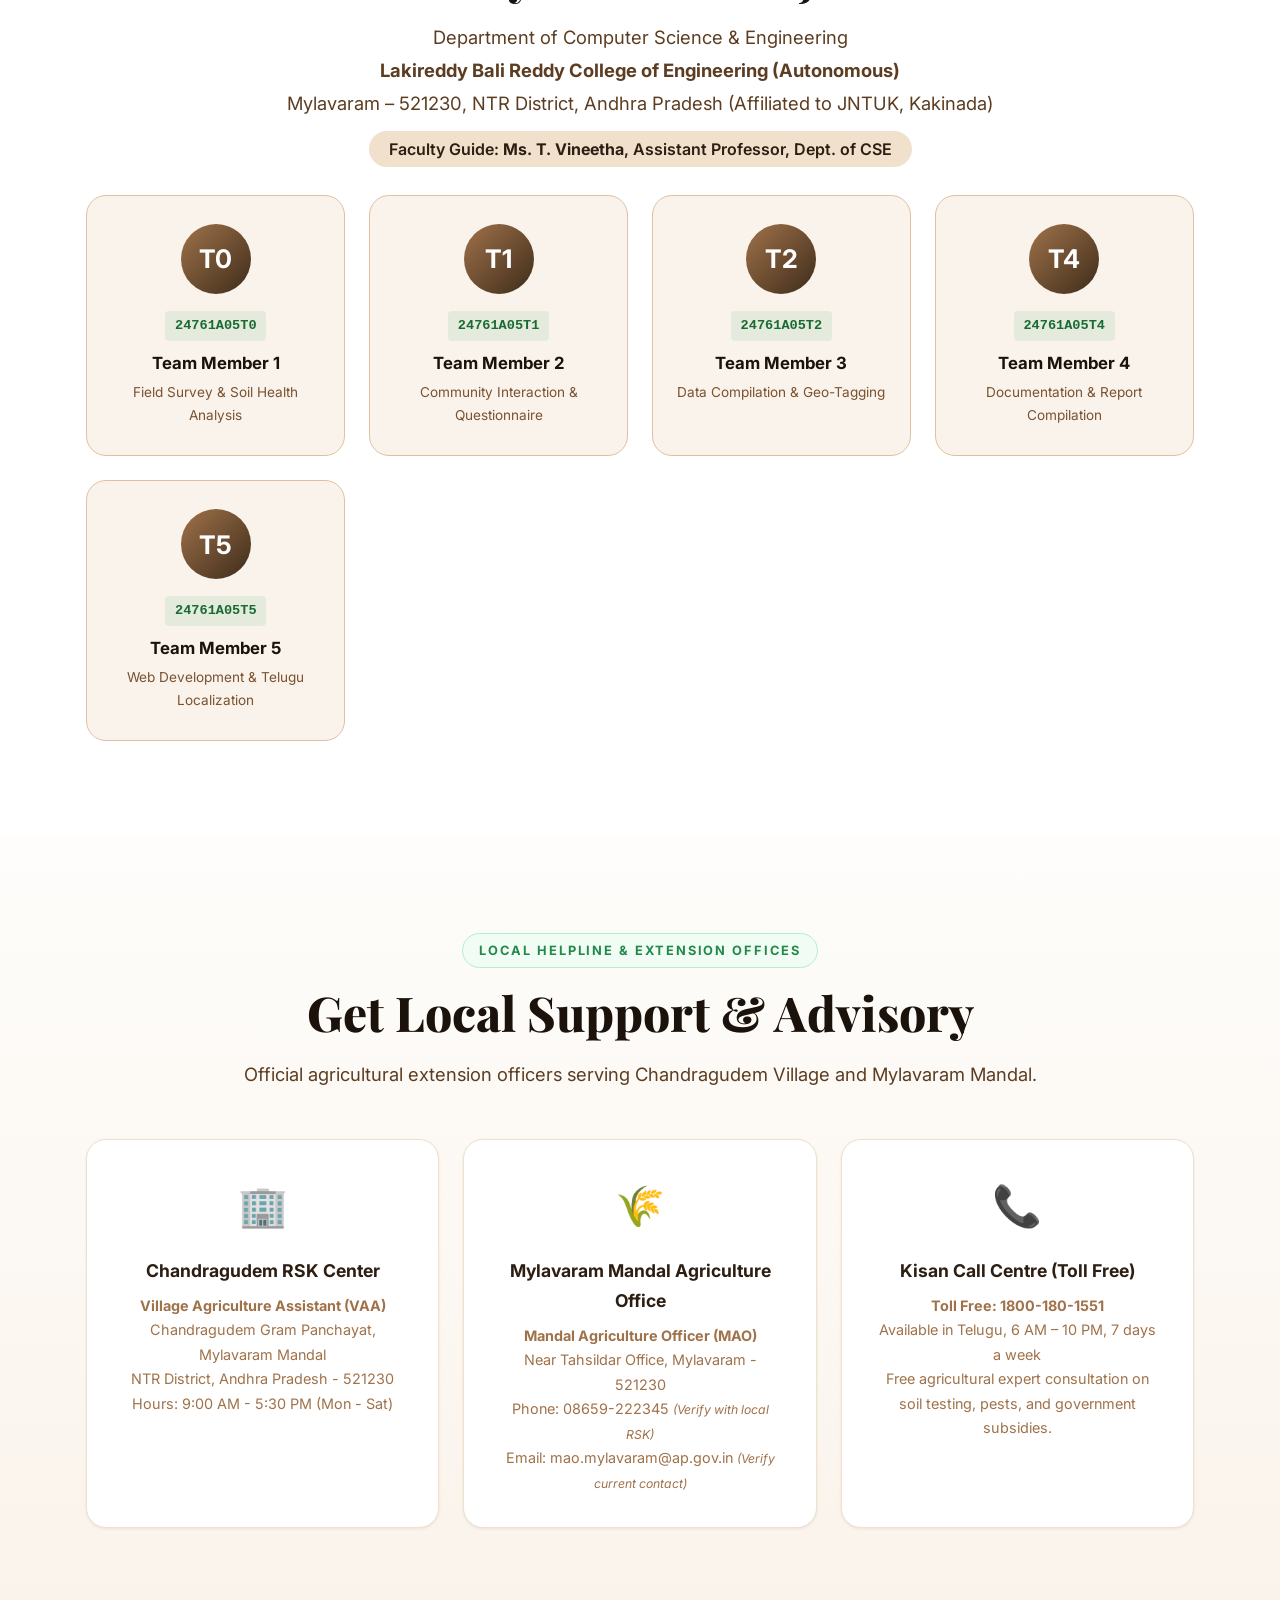
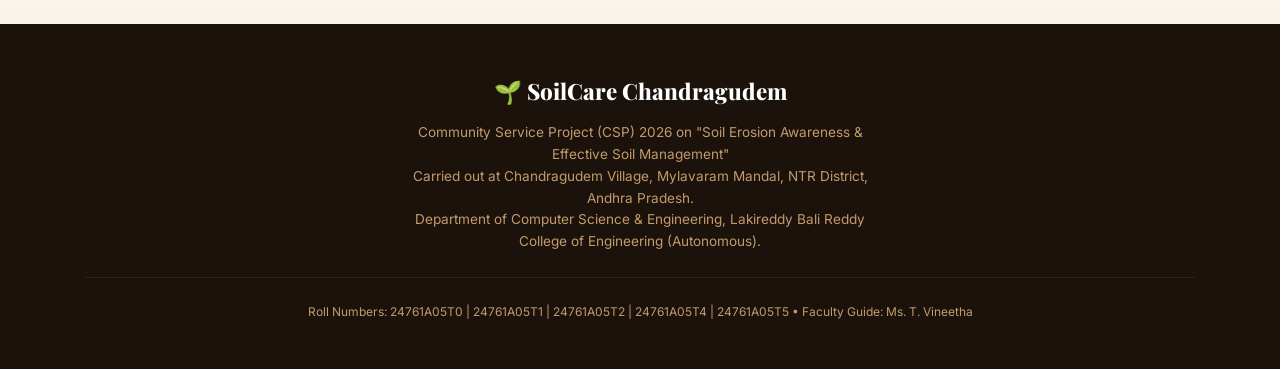
==== commit 66e9e749: "update website: fact-check fixes, simplified student code, and single effects background image" ====
--- a/website/index.html
+++ b/website/index.html
@@ -7,7 +7,7 @@
   <title>Soil Management & Erosion Awareness | Chandragudem CSP | LBRCE CSE</title>
   <meta name="description"
     content="Community Service Project by LBRCE CSE students on Soil Erosion Awareness and Effective Soil Management in Chandragudem Village, Mylavaram, Andhra Pradesh. Available in English & Telugu.">
-  <link rel="stylesheet" href="style.css?v=3.0">
+  <link rel="stylesheet" href="style.css?v=4.0">
   <link rel="preconnect" href="https://fonts.googleapis.com">
   <link rel="preconnect" href="https://fonts.gstatic.com" crossorigin>
 </head>
@@ -260,27 +260,28 @@
               <div class="layer-bar layer-c">
                 <div>
                   <strong style="display: block; font-size: 0.95rem;">
-                    <span class="en-only">C-Horizon: Parent Bedrock (> 50 cm)</span>
-                    <span class="te-only">C-పొర: రాతి పొర (> 50 సెం.మీ)</span>
+                    <span class="en-only">C-Horizon: Weathered Parent Rock (> 50 cm)</span>
+                    <span class="te-only">C-పొర: శిథిలమైన మాతృ శిల (> 50 సెం.మీ)</span>
                   </strong>
                   <span style="font-size: 0.82rem; opacity: 0.95;">
-                    <span class="en-only">Weathered bedrock foundation</span>
-                    <span class="te-only">శిలలు, భూగర్భ పునాది</span>
+                    <span class="en-only">Partially weathered rock fragments, not yet soil</span>
+                    <span class="te-only">పాక్షికంగా శిథిలమైన రాతి ముక్కలు</span>
                   </span>
                 </div>
                 <span style="font-size: 0.82rem; opacity: 0.8;">
-                  <span class="en-only">Bedrock</span>
-                  <span class="te-only">రాతిపొర</span>
+                  <span class="en-only">Weathered Rock</span>
+                  <span class="te-only">శిథిల శిలలు</span>
                 </span>
               </div>
             </div>
 
             <div
               style="background: rgba(0,0,0,0.35); border-radius: 8px; padding: 0.85rem 1rem; font-size: 0.88rem; color: var(--clr-soil-200); line-height: 1.45;">
-              <span class="en-only">⚠️ <strong>Critical Fact:</strong> Nature takes 500 years to create 1 inch of
-                topsoil, but a single unprotected monsoon storm can wash it away entirely!</span>
-              <span class="te-only">⚠️ <strong>నిజం:</strong> 1 అంగుళం మట్టి ఏర్పడటానికి ప్రకృతికి 500 ఏళ్లు పడుతుంది,
-                కానీ గట్లు లేకపోతే ఒక్క భారీ వర్షానికే కొట్టుకుపోతుంది!</span>
+              <span class="en-only">⚠️ <strong>Critical Fact:</strong> Nature takes 500–1,000 years to create 1 inch of
+                topsoil, but a few intense storms can remove years of carefully built fertile soil!</span>
+              <span class="te-only">⚠️ <strong>నిజం:</strong> 1 అంగుళం మట్టి ఏర్పడటానికి ప్రకృతికి 500–1,000 ఏళ్లు
+                పడుతుంది,
+                కానీ గట్లు లేకపోతే కొన్ని తీవ్ర వర్షాలకే ఏళ్ల సారవంతమైన మట్టి కొట్టుకుపోతుంది!</span>
             </div>
           </div>
         </div>
@@ -327,10 +328,12 @@
                   <span class="te-only">3. విచక్షణా రహిత దుక్కుల వల్ల కోత</span>
                 </h3>
                 <p class="erosion-type-desc">
-                  <span class="en-only">Mechanical movement of soil down-slope caused by intensive tractor plowing along
-                    slope lines rather than across contour lines, disrupting soil aggregates.</span>
-                  <span class="te-only">ట్రాక్టర్లతో వాలు దిశలోనే పదేపదే లోతు దుక్కులు చేయడం వల్ల మట్టి కణాలు
-                    విచ్ఛిన్నమై పల్చబడి దిగువకు జారిపోతాయి.</span>
+                  <span class="en-only">Physical displacement of soil downhill by the ploughing action itself. Intensive
+                    tractor plowing along slope lines moves soil particles downslope, thinning upper ridges
+                    and filling lower areas. Contour ploughing reduces but does not fully eliminate this.</span>
+                  <span class="te-only">దుక్కి చేసేటప్పుడు నేల కణాలు యాంత్రికంగా దిగువకు జరగడం. ట్రాక్టర్లతో వాలు
+                    దిశలోనే పదేపదే లోతు దుక్కులు చేయడం వల్ల మట్టి పైభాగం పల్చబడి దిగువన పేరుకుపోతుంది.
+                    వాలుకు అడ్డంగా దున్నడం ద్వారా దీన్ని తగ్గించవచ్చు.</span>
                 </p>
               </div>
             </div>
@@ -471,8 +474,8 @@
         <div class="effect-card">
           <div class="effect-emoji">📉</div>
           <h3 class="effect-title">
-            <span class="en-only">30-40% Yield Reduction</span>
-            <span class="te-only">30-40% పంట దిగుబడి క్షీణత</span>
+            <span class="en-only">Significant Yield Reduction</span>
+            <span class="te-only">పంట దిగుబడిలో గణనీయమైన క్షీణత</span>
           </h3>
           <p class="effect-desc">
             <span class="en-only">Loss of topsoil directly removes nitrogen, phosphorus, and organic matter, causing
@@ -569,8 +572,8 @@
           </h3>
           <p class="prevention-desc">
             <span class="en-only">Grow Sunhemp, Daincha, or Pillipesara before the main crop. Incorporate at flowering
-              to add 15-20 tonnes of organic biomass and fix atmospheric nitrogen.</span>
-            <span class="te-only">ప్రధాన పంటకు ముందు జనుము లేదా జీలుగ వేసి పూత దశలో కలియదున్నడం వల్ల ఎకరాకు 15-20 టన్నుల
+              to add 5–10 tonnes of organic biomass per acre and fix atmospheric nitrogen.</span>
+            <span class="te-only">ప్రధాన పంటకు ముందు జనుము లేదా జీలుగ వేసి పూత దశలో కలియదున్నడం వల్ల ఎకరాకు 5–10 టన్నుల
               సేంద్రీయ పదార్థం లభిస్తుంది.</span>
           </p>
         </div>
@@ -676,10 +679,11 @@
             <span class="te-only">2. 15 సెం.మీ లోతులో 'V' ఆకారం</span>
           </h3>
           <p class="tip-desc">
-            <span class="en-only">Clear weeds from the surface. Dig a V-shaped pit 15 cm deep (root zone). Slice a 2 cm
+            <span class="en-only">Clear weeds from the surface. Dig a V-shaped pit 15 cm deep (root zone). Slice a 1–2
+              cm
               uniform soil slice from the side of the trench from top to bottom.</span>
             <span class="te-only">పైభాగంలోని చెత్తను తొలగించి, పారతో 15 సెం.మీ లోతు 'V' ఆకారపు గుంత తీసి, పైనుంచి
-              కిందవరకు ఒక అంగుళం మందాన మట్టి చెక్కను తీయాలి.</span>
+              కిందవరకు 1–2 సెం.మీ మందాన మట్టి చెక్కను తీయాలి.</span>
           </p>
         </div>
 
@@ -690,9 +694,11 @@
             <span class="te-only">3. కలపడం మరియు నీడలో ఆరబెట్టడం</span>
           </h3>
           <p class="tip-desc">
-            <span class="en-only">Mix all samples thoroughly in a clean plastic bucket. Divide into 4 quarters, discard
+            <span class="en-only">Mix all samples thoroughly in a clean plastic bucket or container. Divide into 4
+              quarters, discard
               opposite quarters until 500g remains. Dry in shade, never under direct sun.</span>
-            <span class="te-only">సేకరించిన మట్టిని శుభ్రమైన ప్లాస్టిక్ సంచిలో బాగా కలపాలి. నాలుగు భాగాలుగా చేసి
+            <span class="te-only">సేకరించిన మట్టిని శుభ్రమైన ప్లాస్టిక్ బకెట్ లేదా పాత్రలో బాగా కలపాలి. నాలుగు భాగాలుగా
+              చేసి
               ఎదురెదురు భాగాలు తీసేస్తూ చివరకు అర కిలో మట్టి మాత్రమే ఉంచి నీడలో ఆరబెట్టాలి.</span>
           </p>
         </div>
@@ -700,13 +706,13 @@
         <div class="tip-card">
           <div class="tip-icon">🏷️</div>
           <h3 class="tip-title">
-            <span class="en-only">4. Submit at Local RBK</span>
-            <span class="te-only">4. రైతు భరోసా కేంద్రంలో అందజేత</span>
+            <span class="en-only">4. Submit at Local RSK</span>
+            <span class="te-only">4. రైతు సేవా కేంద్రంలో అందజేత</span>
           </h3>
           <p class="tip-desc">
             <span class="en-only">Pack in a clean cloth or plastic bag with Farmer Name, Survey Number, Aadhaar, and
-              Mobile. Submit to Chandragudem RBK Village Agriculture Assistant (VAA).</span>
-            <span class="te-only">రైతు పేరు, సర్వే నంబర్, ఆధార్ నంబర్ రాసి చంద్రగూడెం రైతు భరోసా కేంద్రం (RBK) లోని
+              Mobile. Submit to Chandragudem RSK Village Agriculture Assistant (VAA).</span>
+            <span class="te-only">రైతు పేరు, సర్వే నంబర్, ఆధార్ నంబర్ రాసి చంద్రగూడెం రైతు సేవా కేంద్రం (RSK) లోని
               వ్యవసాయ సహాయకునికి అందజేయండి.</span>
           </p>
         </div>
@@ -732,9 +738,11 @@
             <span class="te-only">6. సహజ వ్యవసాయ ద్రావణాలు (జీవామృతం)</span>
           </h3>
           <p class="tip-desc">
-            <span class="en-only">Apply 200 Litres of Jeevamrutham per acre every 15 days through irrigation or spray.
+            <span class="en-only">Apply 200 Litres of Jeevamrutham per acre once or twice a month through irrigation or
+              spray.
               Multiplies beneficial soil microbes and revives earthworm activity.</span>
-            <span class="te-only">ఎకరాకు 200 లీటర్ల ద్రవ జీవామృతాన్ని నెలకు రెండుసార్లు నీటితో పాటు ఇవ్వడం వల్ల నేలలో
+            <span class="te-only">ఎకరాకు 200 లీటర్ల ద్రవ జీవామృతాన్ని నెలకు ఒకటి లేదా రెండుసార్లు నీటితో పాటు ఇవ్వడం
+              వల్ల నేలలో
               వానపాములు, ఉపయోగకర సూక్ష్మజీవులు వేగంగా వృద్ధి చెందుతాయి.</span>
           </p>
         </div>
@@ -767,8 +775,8 @@
           <div class="scheme-header">
             <div class="scheme-icon">🏛️</div>
             <h3 class="scheme-name">
-              <span class="en-only">Rythu Bharosa Kendras (RBKs)</span>
-              <span class="te-only">రైతు భరోసా కేంద్రాలు (RBKs)</span>
+              <span class="en-only">Rythu Seva Kendras (RSKs)</span>
+              <span class="te-only">రైతు సేవా కేంద్రాలు (RSKs)</span>
             </h3>
           </div>
           <p class="scheme-desc">
@@ -778,8 +786,8 @@
               అందించే ఏకైక గ్రామ వేదిక.</span>
           </p>
           <a href="#contact" class="scheme-link">
-            <span class="en-only">Chandragudem RBK Info &rarr;</span>
-            <span class="te-only">గ్రామ RBK వివరాలు &rarr;</span>
+            <span class="en-only">Chandragudem RSK Info &rarr;</span>
+            <span class="te-only">గ్రామ RSK వివరాలు &rarr;</span>
           </a>
         </div>
 
@@ -793,10 +801,12 @@
             </h3>
           </div>
           <p class="scheme-desc">
-            <span class="en-only">Up to 90% subsidy for SC/ST, small and marginal farmers on Drip & Sprinkler systems
-              via AP Horticulture Department. Eliminates runoff erosion and saves 50% water.</span>
-            <span class="te-only">ఎస్సీ/ఎస్టీ, చిన్న, సన్నకారు రైతులకు డ్రిప్ మరియు స్ప్రింక్లర్ వ్యవస్థలపై 90% వరకు
-              రాయితీ. నీటి ఆదాతో పాటు నేల కోతను పూర్తిగా అరికడుతుంది.</span>
+            <span class="en-only">Up to 100% subsidy for SC/ST small & marginal farmers (≤5 acres) on Drip systems.
+              90% for other small & marginal farmers. 70% for medium farmers. Sprinklers at ~50% subsidy.
+              Eliminates runoff erosion and saves 50% water.</span>
+            <span class="te-only">ఎస్సీ/ఎస్టీ చిన్న, సన్నకారు రైతులకు (≤5 ఎకరాలు) డ్రిప్ వ్యవస్థలపై 100% వరకు
+              రాయితీ. ఇతర చిన్న/సన్నకారు రైతులకు 90%, మధ్యతరగతి రైతులకు 70%.
+              నీటి ఆదాతో పాటు నేల కోతను అరికడుతుంది.</span>
           </p>
           <div style="margin-top: 0.5rem; display: flex; flex-direction: column; gap: 0.35rem;">
             <a href="https://horticulturedept.ap.gov.in/" target="_blank" rel="noopener noreferrer" class="scheme-link">
@@ -810,9 +820,11 @@
             </a>
           </div>
           <div style="font-size: 0.8rem; color: var(--clr-soil-400); margin-top: 0.5rem;">
-            <span class="en-only"><em>Required: Aadhaar, Pattadar Passbook, 1-B Adangal. Apply via Chandragudem
-                RBK.</em></span>
-            <span class="te-only"><em>అవసరమైన పత్రాలు: ఆధార్, పట్టాదారు పాస్ పుస్తకం, 1-బి అడంగల్. చంద్రగూడెం RBK ద్వారా
+            <span class="en-only"><em>Required: Aadhaar, Pattadar Passbook, 1-B Adangal, Caste Certificate (for SC/ST).
+                Apply via Chandragudem
+                RSK.</em></span>
+            <span class="te-only"><em>అవసరమైన పత్రాలు: ఆధార్, పట్టాదారు పాస్ పుస్తకం, 1-బి అడంగల్, కుల ధృవీకరణ పత్రం
+                (SC/ST కు). చంద్రగూడెం RSK ద్వారా
                 దరఖాస్తు చేయండి.</em></span>
           </div>
         </div>
@@ -866,14 +878,15 @@
             </h3>
           </div>
           <p class="scheme-desc">
-            <span class="en-only">State Agriculture Department provides Daincha and Sunhemp seeds at 50% to 75% subsidy
-              through village RBKs ahead of the Kharif season to enrich organic matter.</span>
-            <span class="te-only">ఖరీఫ్ సీజన్‌కు ముందు చంద్రగూడెం RBK ద్వారా జనుము, జీలుగ విత్తనాలను వ్యవసాయ శాఖ 50-75%
-              రాయితీతో రైతులకు అందజేస్తుంది.</span>
+            <span class="en-only">State Agriculture Department provides Daincha and Sunhemp seeds at subsidized rates
+              (subsidy as per current season guidelines) through village RSKs ahead of the Kharif season to enrich
+              organic matter.</span>
+            <span class="te-only">ఖరీఫ్ సీజన్‌కు ముందు చంద్రగూడెం RSK ద్వారా జనుము, జీలుగ విత్తనాలను వ్యవసాయ శాఖ
+              ప్రస్తుత సీజన్ మార్గదర్శకాల ప్రకారం రాయితీతో రైతులకు అందజేస్తుంది.</span>
           </p>
           <a href="#contact" class="scheme-link">
-            <span class="en-only">Inquire at Chandragudem RBK &rarr;</span>
-            <span class="te-only">చంద్రగూడెం RBK లో సంప్రదించండి &rarr;</span>
+            <span class="en-only">Inquire at Chandragudem RSK &rarr;</span>
+            <span class="te-only">చంద్రగూడెం RSK లో సంప్రదించండి &rarr;</span>
           </a>
         </div>
 
@@ -904,9 +917,9 @@
             </a>
           </div>
           <div style="font-size: 0.8rem; color: var(--clr-soil-400); margin-top: 0.5rem;">
-            <span class="en-only"><em>Contact Mylavaram Mandal Agriculture Officer or RBK for tractor hiring
+            <span class="en-only"><em>Contact Mylavaram Mandal Agriculture Officer or RSK for tractor hiring
                 booking.</em></span>
-            <span class="te-only"><em>ట్రాక్టర్ లేదా పనిముట్ల అద్దె కోసం మైలవరం మండల వ్యవసాయ అధికారిని లేదా RBK ని
+            <span class="te-only"><em>ట్రాక్టర్ లేదా పనిముట్ల అద్దె కోసం మైలవరం మండల వ్యవసాయ అధికారిని లేదా RSK ని
                 సంప్రదించండి.</em></span>
           </div>
         </div>
@@ -1100,8 +1113,8 @@
                 <span class="te-only">నీటి వేగం తగ్గింపు</span>
               </span>
               <span class="spec-val">
-                <span class="en-only">75% Velocity Cut</span>
-                <span class="te-only">75% వేగం తగ్గుతుంది</span>
+                <span class="en-only">Greatly Reduces Velocity</span>
+                <span class="te-only">వేగం గణనీయంగా తగ్గుతుంది</span>
               </span>
             </div>
             <div class="spec-item">
@@ -1110,8 +1123,8 @@
                 <span class="te-only">మట్టి నిలుపుదల</span>
               </span>
               <span class="spec-val">
-                <span class="en-only">85% Silt Trapped</span>
-                <span class="te-only">85% మట్టి నిలుస్తుంది</span>
+                <span class="en-only">Traps Most Eroded Silt</span>
+                <span class="te-only">ఎక్కువ మట్టి నిలుస్తుంది</span>
               </span>
             </div>
           </div>
@@ -1199,7 +1212,7 @@
           </div>
           <p class="guide-desc">
             <span class="en-only">Shredding cotton and maize stubble instead of burning. Creates a protective mulch
-              carpet that keeps soil 5°C cooler and cuts moisture evaporation by over half.</span>
+              carpet that keeps soil cooler and greatly reduces moisture evaporation.</span>
             <span class="te-only">పంట వ్యర్థాలను తగులబెట్టకుండా నేలపై 5-8 సెం.మీ మందాన పరచడం. ఇది నేల తేమ ఆవిరి కాకుండా
               కాపాడుతుంది మరియు సూక్ష్మజీవులను రక్షిస్తుంది.</span>
           </p>
@@ -1220,8 +1233,8 @@
                 <span class="te-only">తేమ ఆవిరి కావడం</span>
               </span>
               <span class="spec-val">
-                <span class="en-only">Cuts by 55%</span>
-                <span class="te-only">55% తగ్గుతుంది</span>
+                <span class="en-only">Greatly Reduces</span>
+                <span class="te-only">గణనీయంగా తగ్గుతుంది</span>
               </span>
             </div>
             <div class="spec-item">
@@ -1230,8 +1243,8 @@
                 <span class="te-only">నేల ఉష్ణోగ్రత నియంత్రణ</span>
               </span>
               <span class="spec-val">
-                <span class="en-only">4°C - 6°C Cooler</span>
-                <span class="te-only">4°C - 6°C చల్లగా ఉంటుంది</span>
+                <span class="en-only">3°C - 5°C Cooler</span>
+                <span class="te-only">3°C - 5°C చల్లగా ఉంటుంది</span>
               </span>
             </div>
             <div class="spec-item">
@@ -1240,8 +1253,8 @@
                 <span class="te-only">కలుపు నివారణ</span>
               </span>
               <span class="spec-val">
-                <span class="en-only">70% Weed Control</span>
-                <span class="te-only">70% కలుపు అణచివేత</span>
+                <span class="en-only">Significantly Suppresses</span>
+                <span class="te-only">గణనీయంగా అణచివేస్తుంది</span>
               </span>
             </div>
           </div>
@@ -1291,22 +1304,22 @@
             </div>
             <div class="spec-item">
               <span class="spec-lbl">
-                <span class="en-only">Water Recharge Rate</span>
-                <span class="te-only">భూమిలోకి ఇంకే నీరు</span>
-              </span>
-              <span class="spec-val">
-                <span class="en-only">15,000 L / Rainfall Event</span>
-                <span class="te-only">ఒక్క వర్షానికి 15,000 లీటర్లు</span>
-              </span>
-            </div>
-            <div class="spec-item">
-              <span class="spec-lbl">
-                <span class="en-only">Gully Elimination</span>
+                <span class="en-only">Water Recharge Capacity</span>
+                <span class="te-only">నీటి ఇంకుడు సామర్థ్యం</span>
+              </span>
+              <span class="spec-val">
+                <span class="en-only">1,500 – 1,800 L Capacity</span>
+                <span class="te-only">ఒక్కొక్కటి 1,500 – 1,800 లీటర్లు</span>
+              </span>
+            </div>
+            <div class="spec-item">
+              <span class="spec-lbl">
+                <span class="en-only">Gully Prevention</span>
                 <span class="te-only">గండ్ల నివారణ</span>
               </span>
               <span class="spec-val">
-                <span class="en-only">100% Drainage Control</span>
-                <span class="te-only">100% నీటి కోత నియంత్రణ</span>
+                <span class="en-only">Significantly Reduces</span>
+                <span class="te-only">గణనీయంగా తగ్గుతుంది</span>
               </span>
             </div>
           </div>
@@ -1330,8 +1343,8 @@
           <p class="guide-desc">
             <span class="en-only">Planting rows of Vetiver grass along bund crests and waterway banks. Massive
               sponge-like fibrous roots penetrate up to 3 meters deep, binding loose soil particles.</span>
-            <span class="te-only">గట్ల అంచులలో ఖస్ గడ్డి నాటడం. దీని బలమైన వేర్లు 2-3 మీటర్ల లోతుకు వెళ్లి రాతిని కూడా
-              పట్టి ఉంచుతాయి, గట్లు తెగిపోకుండా శాశ్వత రక్షణనిస్తాయి.</span>
+            <span class="te-only">గట్ల అంచులలో ఖస్ గడ్డి నాటడం. దీని బలమైన వేర్లు 2-3 మీటర్ల లోతుకు వెళ్లి మట్టిని
+              గట్టిగా పట్టి ఉంచుతాయి, గట్లు తెగిపోకుండా శాశ్వత రక్షణనిస్తాయి.</span>
           </p>
           <div class="guide-specs">
             <div class="spec-item">
@@ -1370,8 +1383,8 @@
                 <span class="te-only">గట్ల భద్రత</span>
               </span>
               <span class="spec-val">
-                <span class="en-only">Zero Monsoon Breaches</span>
-                <span class="te-only">వర్షాలకు గట్లు తెగిపోవు</span>
+                <span class="en-only">Greatly Reduces Breaches</span>
+                <span class="te-only">గట్లు తెగిపోవడం గణనీయంగా తగ్గుతుంది</span>
               </span>
             </div>
           </div>
@@ -1435,8 +1448,8 @@
                 <span class="te-only">అద్దె కేంద్రాలు</span>
               </span>
               <span class="spec-val">
-                <span class="en-only">AP Agros / RBK Centers</span>
-                <span class="te-only">ఏపీ ఆగ్రోస్ / RBK కేంద్రాలు</span>
+                <span class="en-only">AP Agros / RSK Centers</span>
+                <span class="te-only">ఏపీ ఆగ్రోస్ / RSK కేంద్రాలు</span>
               </span>
             </div>
           </div>
@@ -1572,8 +1585,9 @@
               </li>
               <li>
                 <span class="en-only"><strong>Jeevamrutham Application:</strong> Apply 200 Litres Jeevamrutham per acre
-                  every 15 days to multiply microbes.</span>
-                <span class="te-only"><strong>జీవామృతం వినియోగం:</strong> ప్రతి 15 రోజులకు ఎకరాకు 200 లీటర్ల ద్రవ
+                  once or twice a month to multiply microbes.</span>
+                <span class="te-only"><strong>జీవామృతం వినియోగం:</strong> నెలకు ఒకటి లేదా రెండుసార్లు ఎకరాకు 200 లీటర్ల
+                  ద్రవ
                   జీవామృతం నీటితో కలిపి అందించాలి.</span>
               </li>
               <li>
@@ -1717,8 +1731,8 @@
         <div class="contact-card">
           <div class="contact-emoji">🏢</div>
           <h3 class="contact-title">
-            <span class="en-only">Chandragudem RBK Center</span>
-            <span class="te-only">చంద్రగూడెం రైతు భరోసా కేంద్రం</span>
+            <span class="en-only">Chandragudem RSK Center</span>
+            <span class="te-only">చంద్రగూడెం రైతు సేవా కేంద్రం</span>
           </h3>
           <div class="contact-info">
             <p><strong><span class="en-only">Village Agriculture Assistant (VAA)</span><span class="te-only">గ్రామ
@@ -1743,8 +1757,10 @@
                   అధికారి (MAO)</span></strong></p>
             <p><span class="en-only">Near Tahsildar Office, Mylavaram - 521230</span><span class="te-only">తహసీల్దార్
                 కార్యాలయం దగ్గర, మైలవరం - 521230</span></p>
-            <p>Phone: 08659-222345 / 1800-425-3030</p>
-            <p>Email: mao.mylavaram@ap.gov.in</p>
+            <p>Phone: 08659-222345 <em style="font-size:0.85em;color:var(--clr-soil-400);">(Verify with local RSK)</em>
+            </p>
+            <p>Email: mao.mylavaram@ap.gov.in <em style="font-size:0.85em;color:var(--clr-soil-400);">(Verify current
+                contact)</em></p>
           </div>
         </div>
 
@@ -1756,7 +1772,8 @@
           </h3>
           <div class="contact-info">
             <p><strong>Toll Free: 1800-180-1551</strong></p>
-            <p><span class="en-only">Available in Telugu 24x7</span><span class="te-only">24 గంటలూ తెలుగులో ఉచిత సలహాలు
+            <p><span class="en-only">Available in Telugu, 6 AM – 10 PM, 7 days a week</span><span class="te-only">6 AM –
+                10 PM, వారంలో 7 రోజులూ తెలుగులో ఉచిత సలహాలు
                 లభిస్తాయి</span></p>
             <p><span class="en-only">Free agricultural expert consultation on soil testing, pests, and government
                 subsidies.</span><span class="te-only">మట్టి పరీక్ష, చీడపీడల నివారణ మరియు రాయితీలపై నిపుణుల
@@ -1792,7 +1809,7 @@
     </div>
   </footer>
 
-  <script src="script.js?v=3.0"></script>
+  <script src="script.js?v=4.0"></script>
 </body>
 
 </html>
--- a/website/style.css
+++ b/website/style.css
@@ -176,33 +176,6 @@
   margin-right: auto;
 }
 
-/* --- Reveal Animation --- */
-.reveal {
-  opacity: 0;
-  transform: translateY(40px);
-  transition: opacity 0.8s ease, transform 0.8s ease;
-}
-
-.reveal.visible {
-  opacity: 1;
-  transform: translateY(0);
-}
-
-.reveal-delay-1 {
-  transition-delay: 0.1s;
-}
-
-.reveal-delay-2 {
-  transition-delay: 0.2s;
-}
-
-.reveal-delay-3 {
-  transition-delay: 0.3s;
-}
-
-.reveal-delay-4 {
-  transition-delay: 0.4s;
-}
 
 /* ===========================
    NAVIGATION
@@ -348,8 +321,7 @@
   align-items: center;
   position: relative;
   overflow: hidden;
-  background: linear-gradient(135deg, rgba(8, 38, 16, 0.86) 0%, rgba(18, 48, 24, 0.78) 50%, rgba(26, 18, 11, 0.88) 100%),
-    url('images/hero_green_field.jpg') center/cover no-repeat;
+  background: linear-gradient(135deg, var(--clr-soil-900) 0%, #133a1e 50%, var(--clr-green-900) 100%);
   padding-top: 80px;
 }
 
@@ -516,6 +488,7 @@
   justify-content: center;
 }
 
+
 .hero-illustration {
   width: 100%;
   max-width: 450px;
@@ -689,36 +662,6 @@
   position: relative;
 }
 
-.about-image-card {
-  background: linear-gradient(135deg, var(--clr-soil-100), var(--clr-green-100));
-  border-radius: var(--card-radius);
-  padding: 2rem;
-  display: flex;
-  align-items: center;
-  justify-content: center;
-  aspect-ratio: 4/3;
-  font-size: 8rem;
-  position: relative;
-  overflow: hidden;
-  box-shadow: var(--shadow-lg);
-}
-
-.about-image-card::before {
-  content: '';
-  position: absolute;
-  top: -50%;
-  left: -50%;
-  width: 200%;
-  height: 200%;
-  background: conic-gradient(from 0deg, transparent 0deg, rgba(46, 170, 94, 0.05) 60deg, transparent 120deg);
-  animation: slow-rotate 20s linear infinite;
-}
-
-@keyframes slow-rotate {
-  to {
-    transform: rotate(360deg);
-  }
-}
 
 .erosion-types-list {
   display: flex;
@@ -860,7 +803,8 @@
    =========================== */
 .effects {
   padding: var(--section-padding);
-  background: var(--clr-soil-900);
+  background: linear-gradient(135deg, rgba(26, 18, 11, 0.92) 0%, rgba(38, 26, 16, 0.90) 100%),
+    url('images/effect_cracked_earth.jpg') center/cover no-repeat;
   color: var(--clr-text-on-dark);
   position: relative;
   overflow: hidden;
@@ -1248,6 +1192,7 @@
    RESPONSIVE — TABLET (≤ 900px)
    =========================== */
 @media (max-width: 900px) {
+
   /* --- Hero --- */
   .hero-content {
     grid-template-columns: 1fr;
@@ -1349,6 +1294,7 @@
       opacity: 0;
       transform: translateY(-12px);
     }
+
     to {
       opacity: 1;
       transform: translateY(0);
@@ -1381,6 +1327,7 @@
       padding-bottom: 1.25rem;
       gap: 0.15rem;
     }
+
     .nav-links a {
       padding: 0.35rem 1rem;
       font-size: 0.88rem;
@@ -1401,10 +1348,12 @@
   .nav-hamburger.open span:nth-child(1) {
     transform: translateY(7px) rotate(45deg);
   }
+
   .nav-hamburger.open span:nth-child(2) {
     opacity: 0;
     transform: scaleX(0);
   }
+
   .nav-hamburger.open span:nth-child(3) {
     transform: translateY(-7px) rotate(-45deg);
   }
@@ -1625,14 +1574,13 @@
     padding: 1.25rem;
   }
 
-  .form-select,
-  .form-input {
+  .form-select {
     padding: 0.8rem 0.9rem;
     font-size: 0.9rem;
   }
 
   /* Calc result header — stack vertically */
-  .calc-result-box > div:first-child {
+  .calc-result-box>div:first-child {
     flex-direction: column;
     align-items: flex-start;
     gap: 0.5rem;
@@ -1719,8 +1667,9 @@
     font-size: clamp(1.6rem, 8vw, 2rem);
   }
 
-  .nav-logo > span:last-child {
-    display: none; /* show only icon on tiny screens */
+  .nav-logo>span:last-child {
+    display: none;
+    /* show only icon on tiny screens */
   }
 
   .team-grid {
@@ -1852,7 +1801,7 @@
   border: 1px solid rgba(255, 255, 255, 0.1);
   border-radius: var(--card-radius);
   padding: 1.75rem;
-  transition: var(--transition-normal);
+  transition: var(--transition-smooth);
   display: flex;
   flex-direction: column;
 }
@@ -2001,7 +1950,7 @@
 }
 
 .season-tasks li::before {
-  content: '▸';
+  content: '\25B8';
   position: absolute;
   left: 0;
   color: var(--clr-sun-400);
@@ -2050,8 +1999,7 @@
   margin-bottom: 0.5rem;
 }
 
-.form-select,
-.form-input {
+.form-select {
   width: 100%;
   padding: 0.85rem 1rem;
   border: 1.5px solid var(--clr-soil-200);
@@ -2064,8 +2012,7 @@
   transition: var(--transition-fast);
 }
 
-.form-select:focus,
-.form-input:focus {
+.form-select:focus {
   border-color: var(--clr-green-600);
   box-shadow: 0 0 0 3px rgba(46, 170, 94, 0.15);
 }
@@ -2177,7 +2124,7 @@
   border-radius: var(--card-radius);
   padding: 1.75rem 1.25rem;
   text-align: center;
-  transition: var(--transition-normal);
+  transition: var(--transition-smooth);
 }
 
 .team-card:hover {
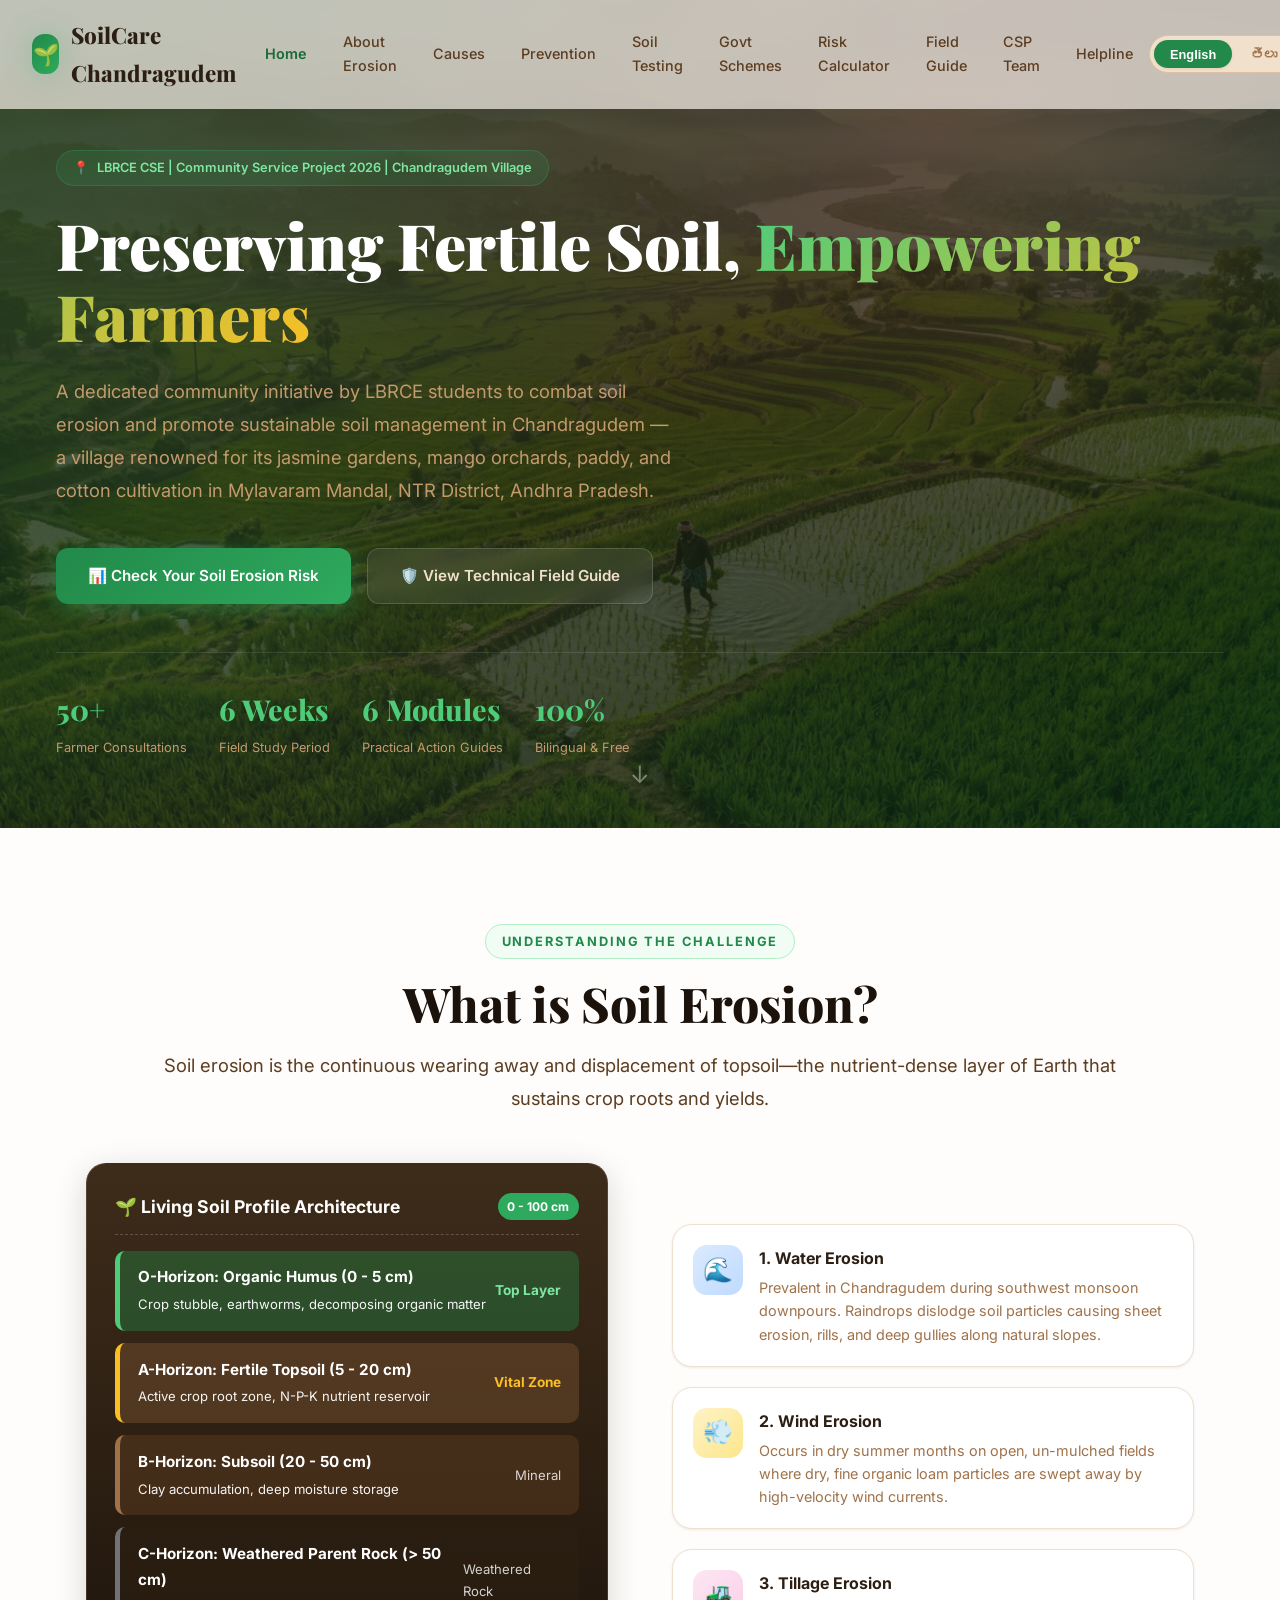
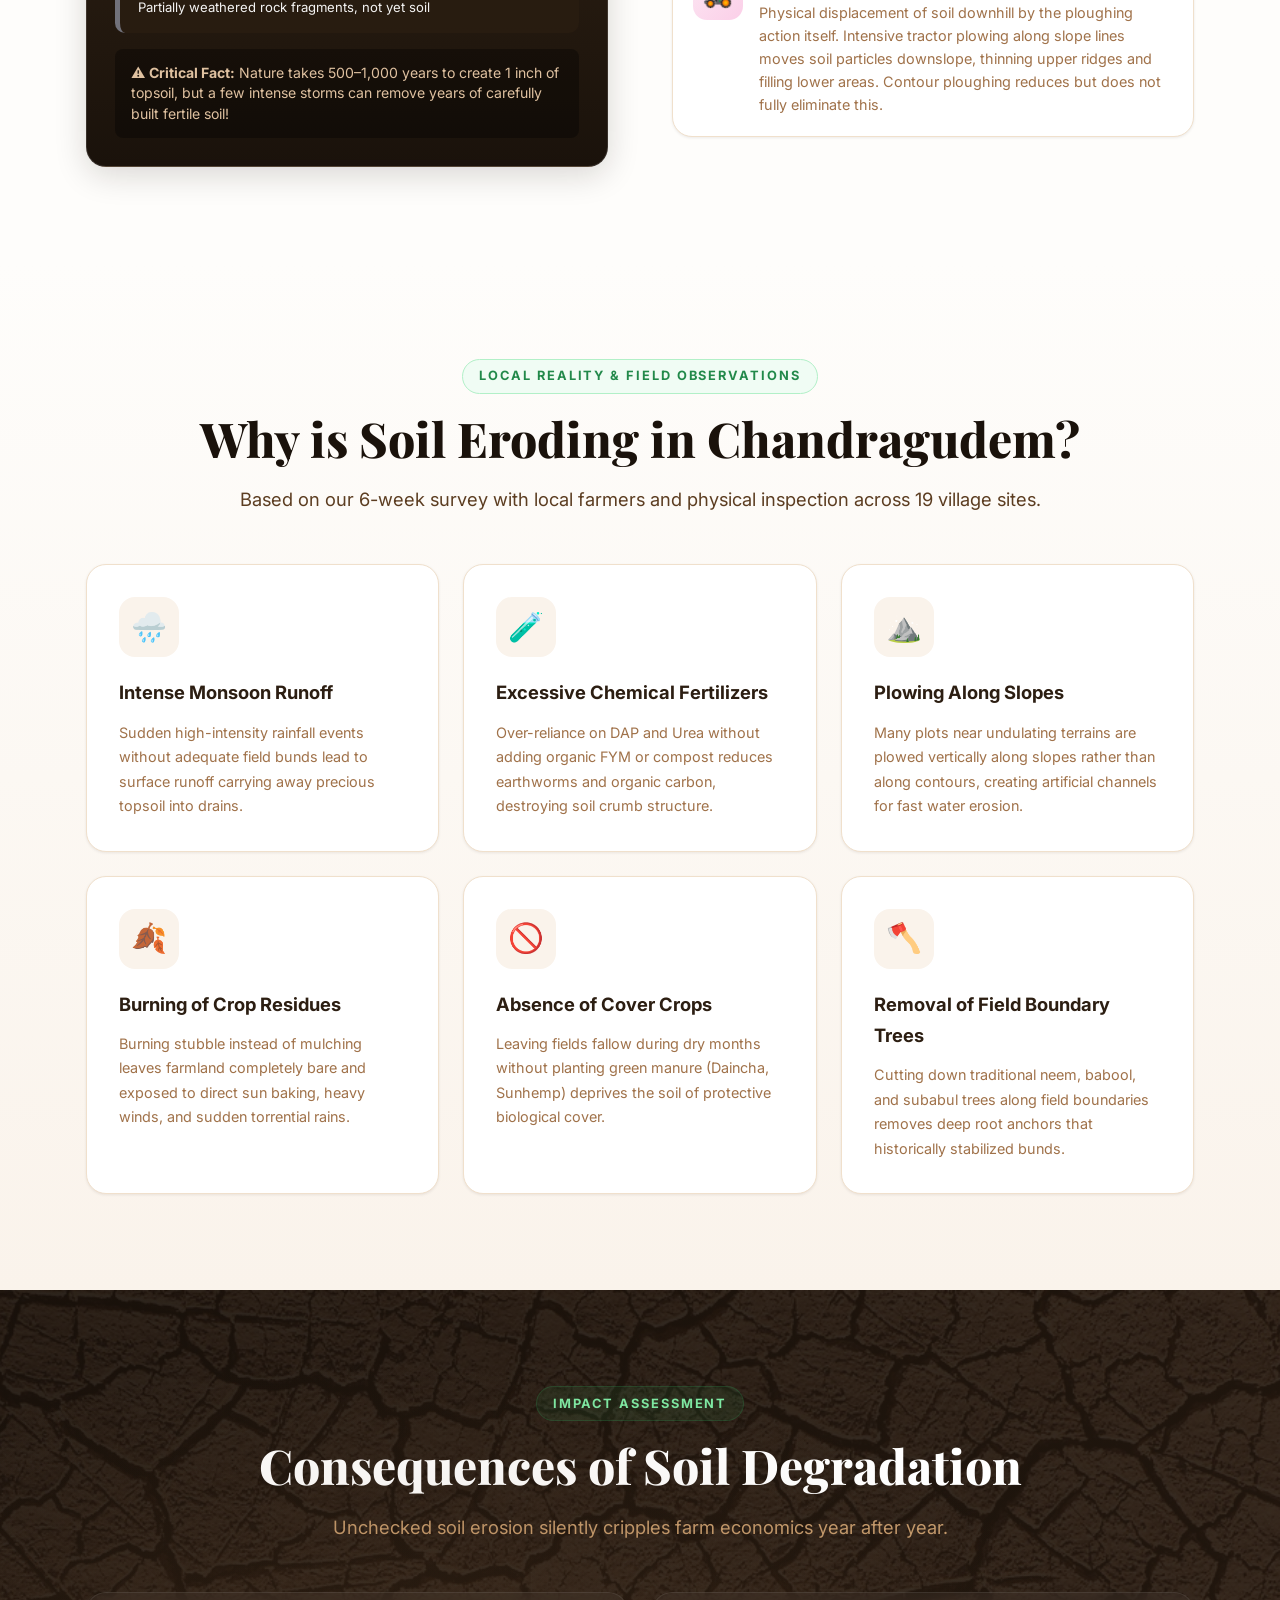
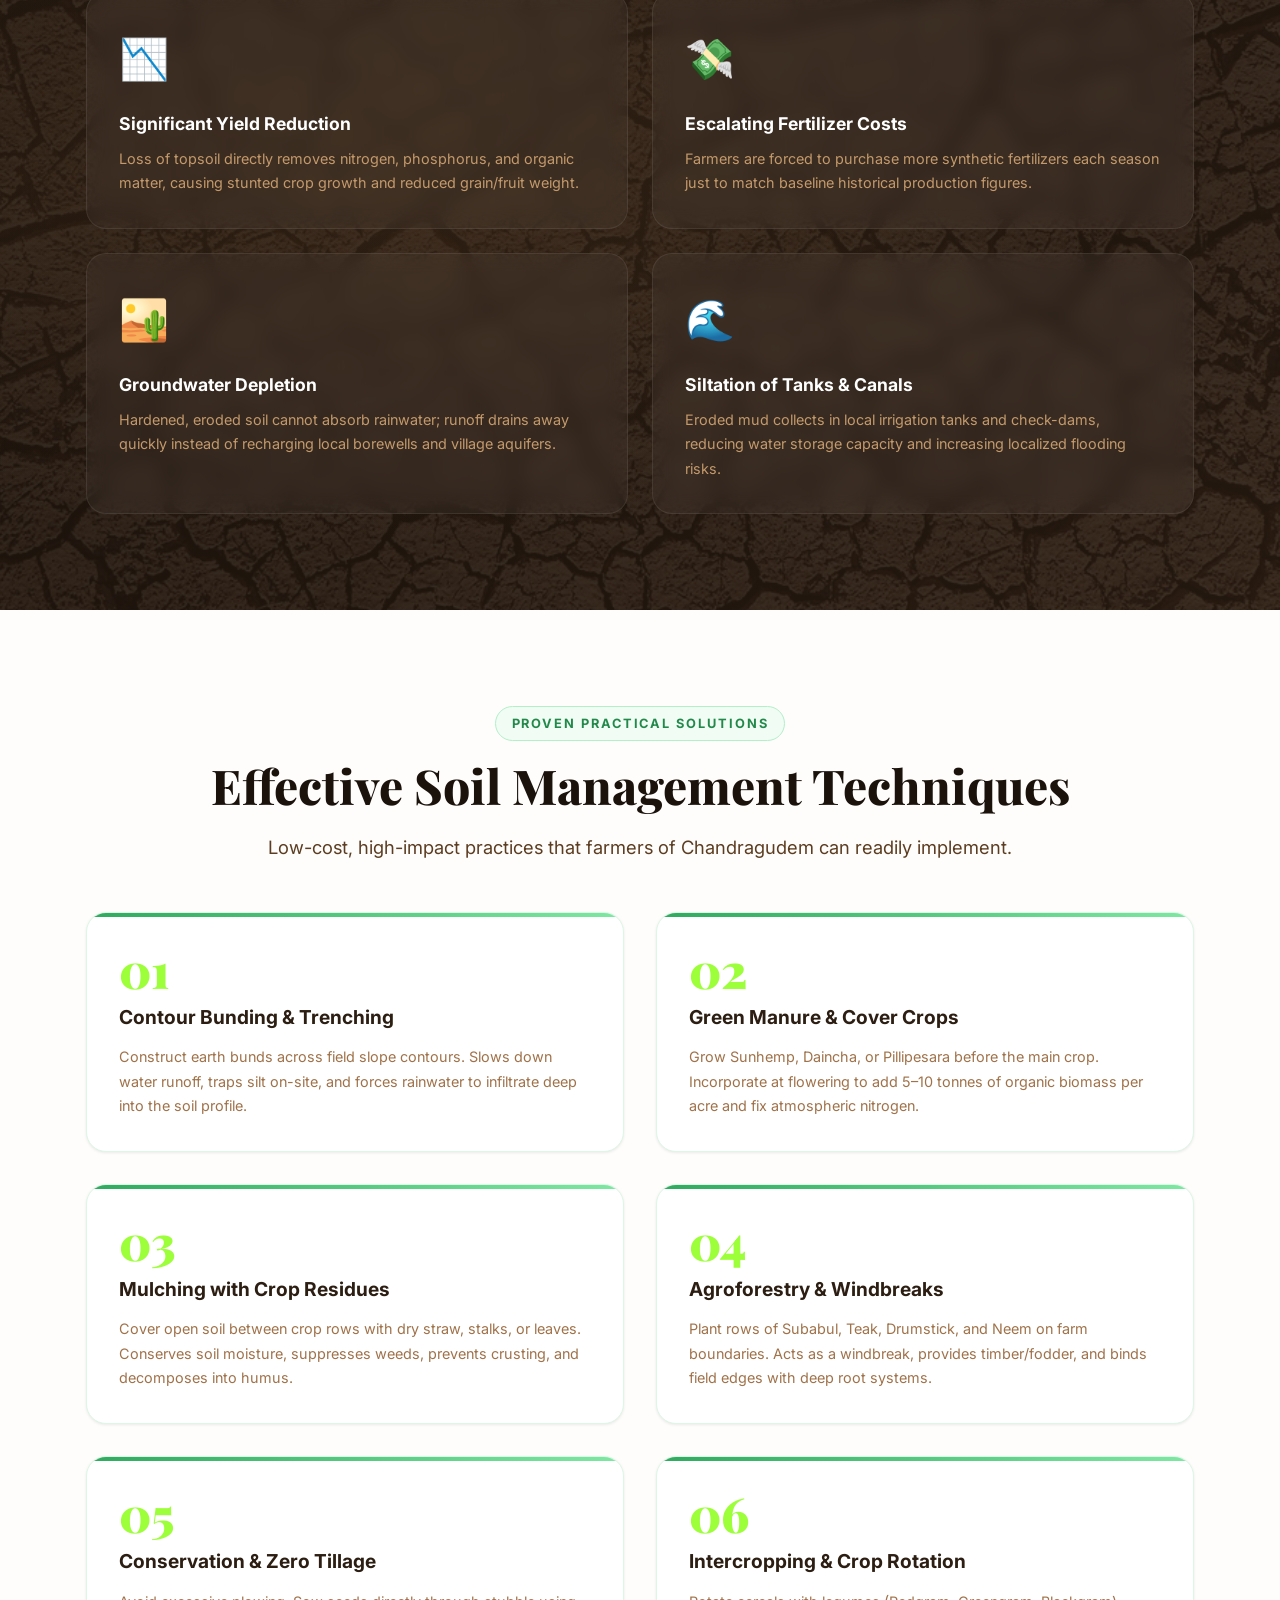
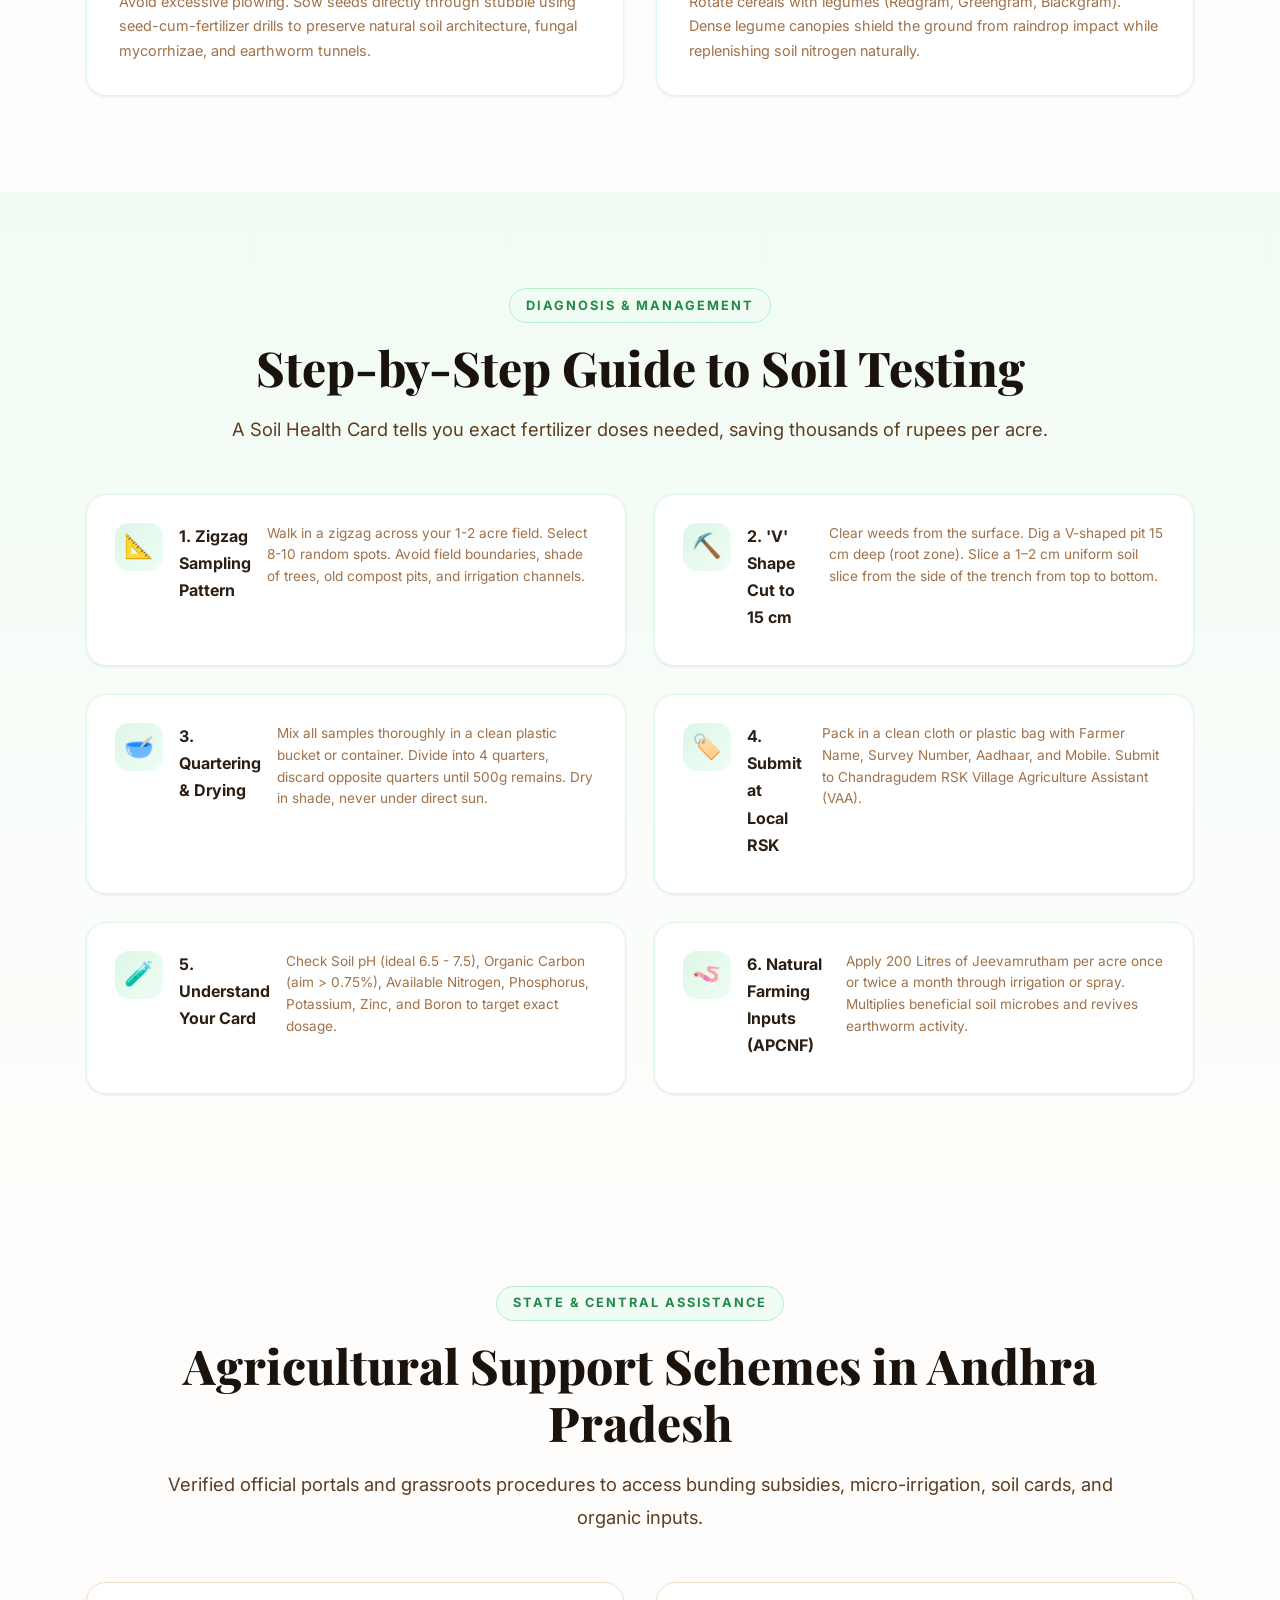
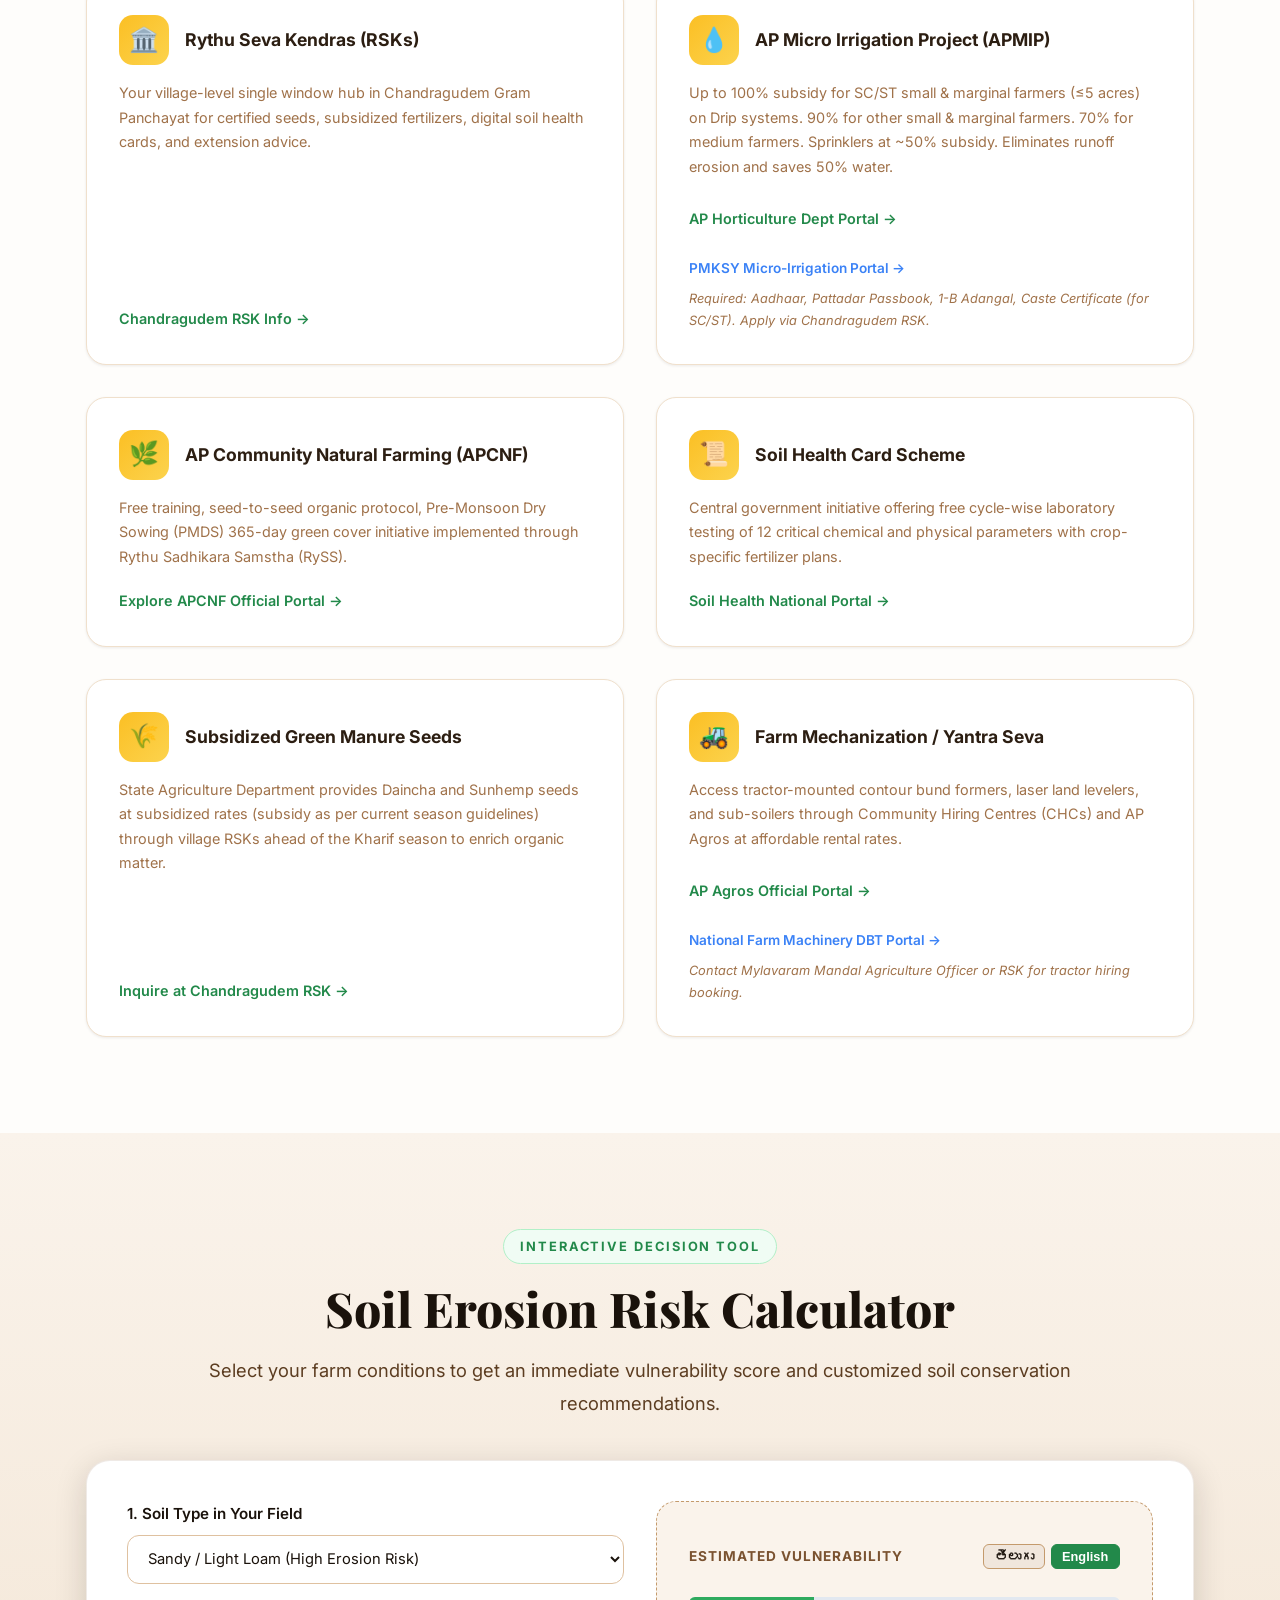
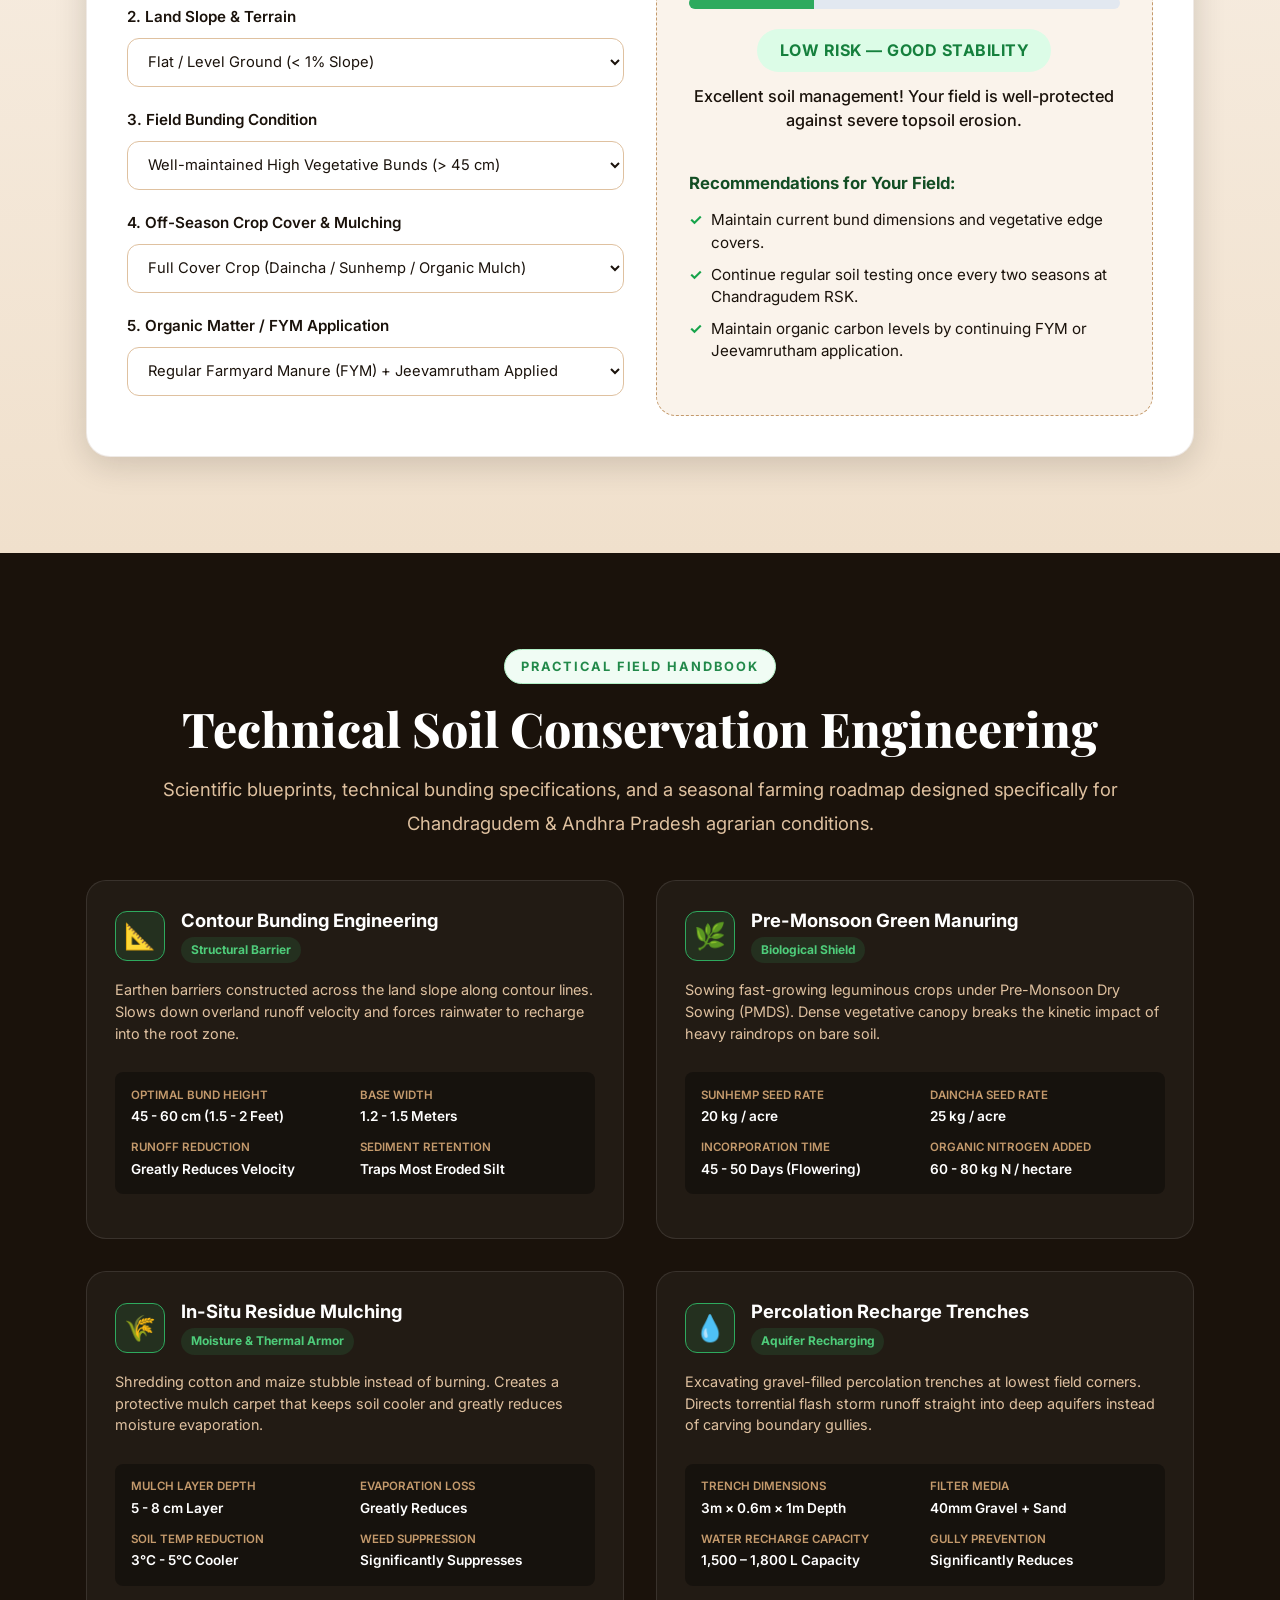
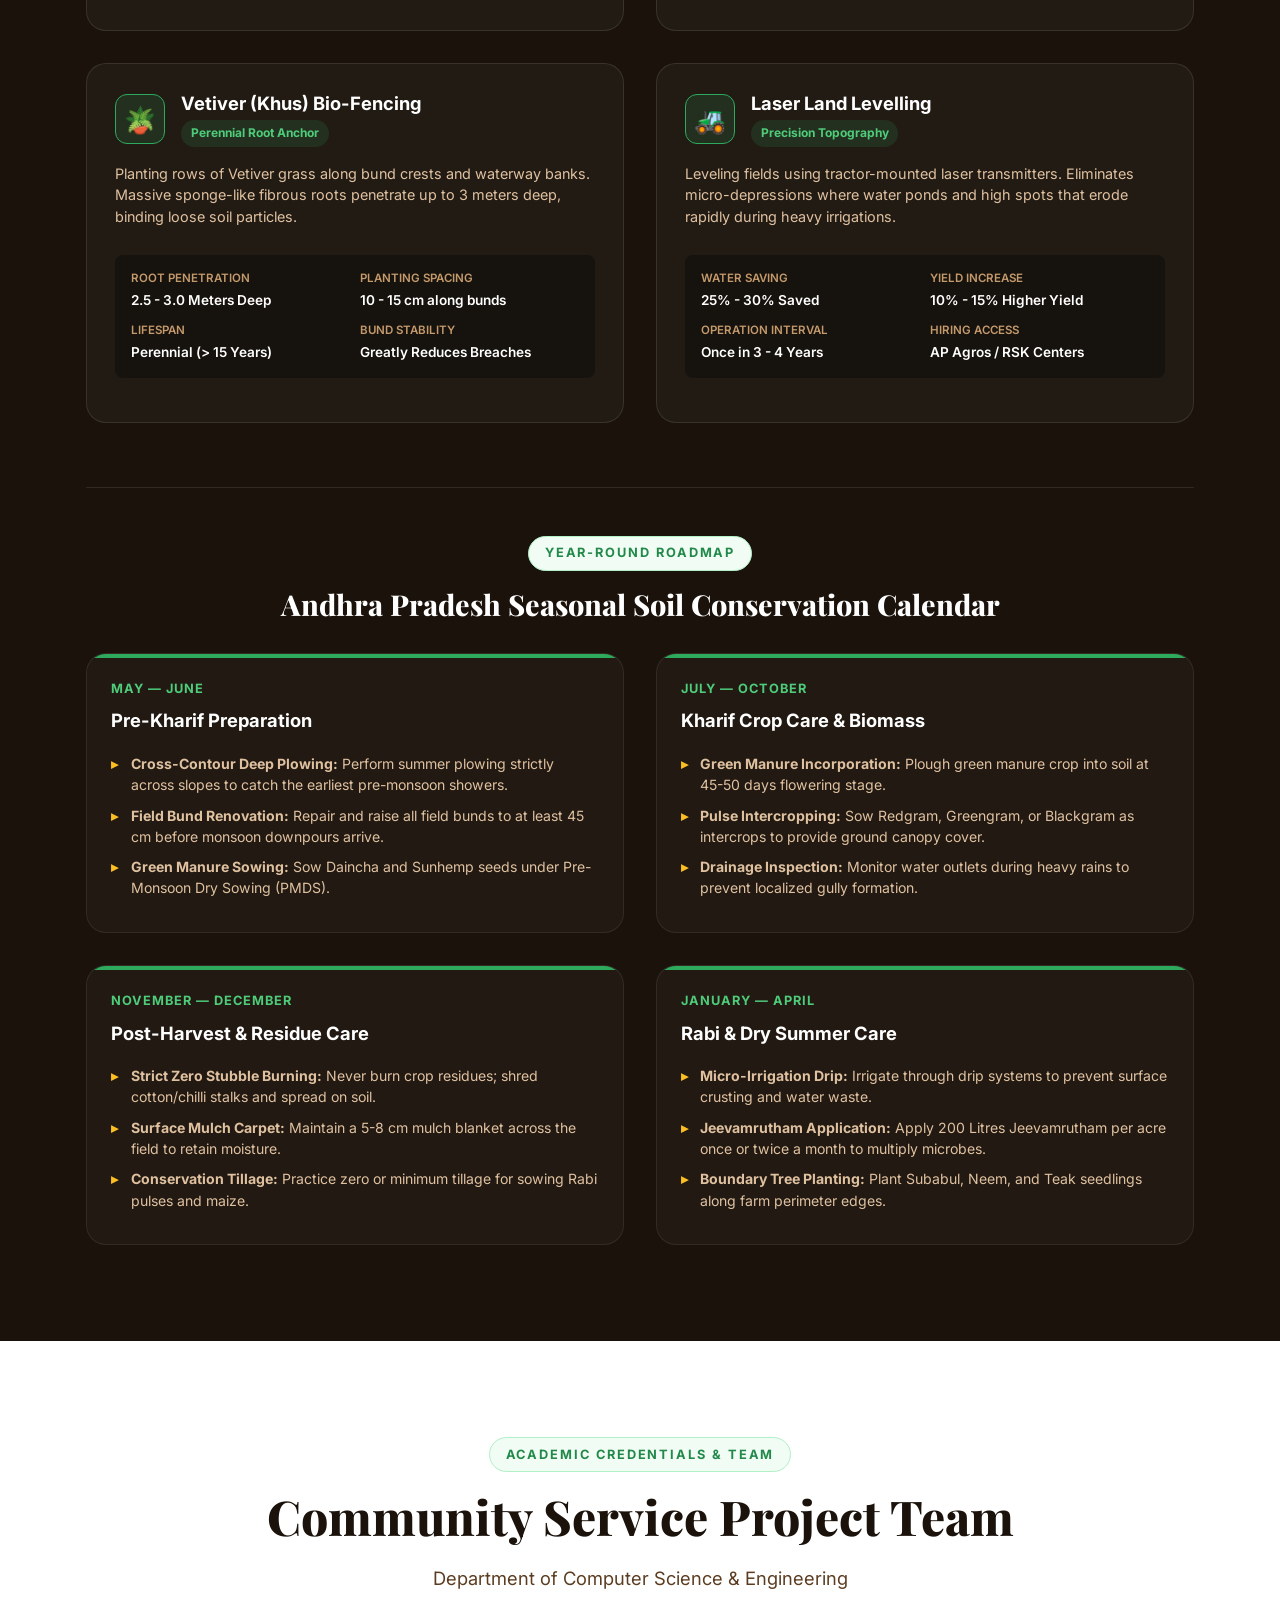
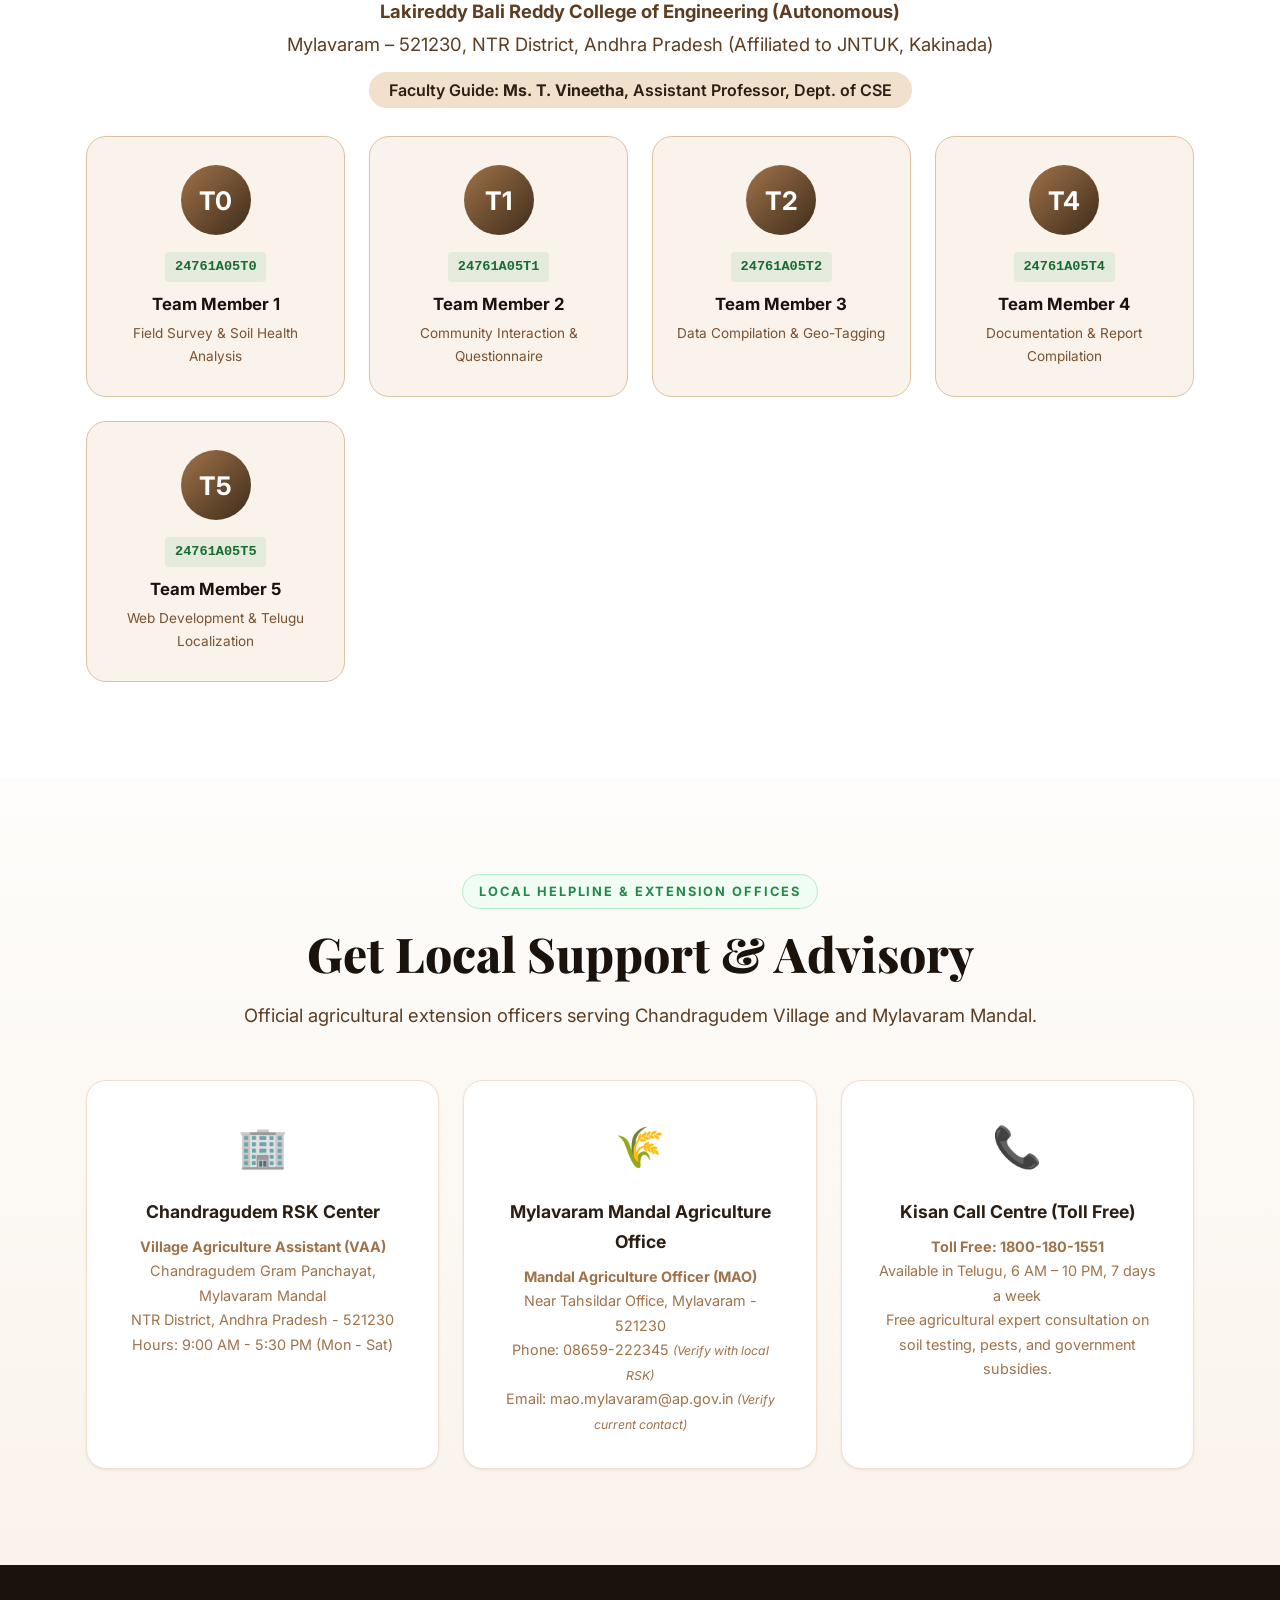
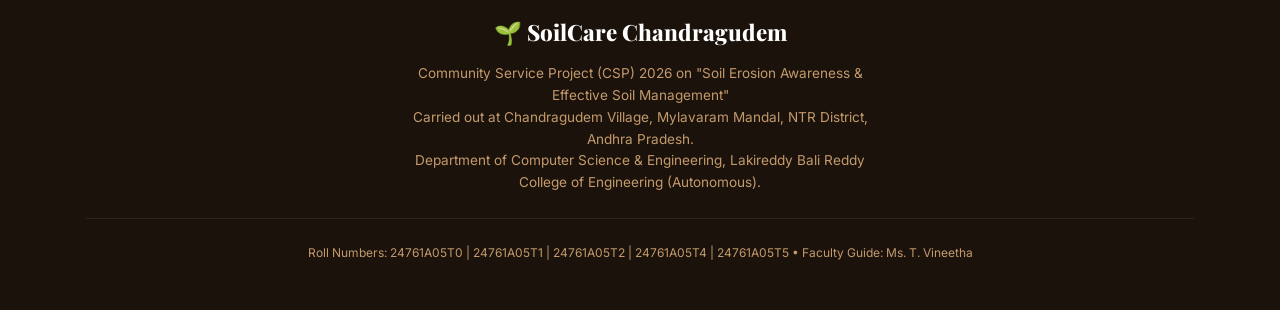
==== commit 4bb05ab4: "Update website code and add hero greenery background image" ====
--- a/website/index.html
+++ b/website/index.html
@@ -14,8 +14,7 @@
 
 <body data-lang="en">
 
-  <!-- Floating background particles -->
-  <div class="hero-particles" id="particles"></div>
+
 
   <!-- Navigation Bar -->
   <nav class="navbar" id="navbar">
@@ -92,14 +91,14 @@
 
         <p class="hero-desc">
           <span class="en-only">
-            A dedicated community initiative by Lakireddy Bali Reddy College of Engineering students to combat
-            agricultural soil erosion, promote organic management, and boost crop yields in Chandragudem, Mylavaram
-            Mandal, NTR District, Andhra Pradesh.
+            A dedicated community initiative by LBRCE students to combat soil erosion and promote
+            sustainable soil management in Chandragudem — a village renowned for its jasmine gardens,
+            mango orchards, paddy, and cotton cultivation in Mylavaram Mandal, NTR District, Andhra Pradesh.
           </span>
           <span class="te-only">
-            ఆంధ్రప్రదేశ్ ఎన్టీఆర్ జిల్లా మైలవరం మండలం చంద్రగూడెం గ్రామంలో వ్యవసాయ నేల కోతను నివారించి, సేంద్రీయ నేల
-            యాజమాన్యం మరియు మెరుగైన పంట దిగుబడుల సాధనకు లకిరెడ్డి బాలిరెడ్డి ఇంజనీరింగ్ కళాశాల విద్యార్థుల ప్రత్యేక
-            చొరవ.
+            ఆంధ్రప్రదేశ్ ఎన్టీఆర్ జిల్లా మైలవరం మండలం చంద్రగూడెం గ్రామంలో — మల్లెపూలు, మామిడి తోటలు,
+            వరి మరియు పత్తి సాగుకు ప్రసిద్ధి చెందిన ఈ గ్రామంలో నేల కోతను నివారించి, సుస్థిర నేల యాజమాన్యాన్ని
+            ప్రోత్సహించడానికి ఎల్.బి.ఆర్.సి.ఇ విద్యార్థుల ప్రత్యేక చొరవ.
           </span>
         </p>
 
@@ -152,19 +151,7 @@
         </div>
       </div>
 
-      <div class="hero-visual">
-        <div class="hero-illustration">
-          <div class="hero-circle"></div>
-          <div class="hero-circle"></div>
-          <div class="hero-circle"></div>
-          <div class="hero-emoji-center">🌾</div>
-          <div class="hero-float-icon" title="Water Conservation">💧</div>
-          <div class="hero-float-icon" title="Nutrient Rich Soil">🪴</div>
-          <div class="hero-float-icon" title="Green Cover Crops">🌿</div>
-          <div class="hero-float-icon" title="Sun & Photosynthesis">☀️</div>
-          <div class="hero-float-icon" title="Organic Compost">🐛</div>
-        </div>
-      </div>
+
     </div>
 
     <div class="scroll-indicator">↓</div>
--- a/website/style.css
+++ b/website/style.css
@@ -321,7 +321,8 @@
   align-items: center;
   position: relative;
   overflow: hidden;
-  background: linear-gradient(135deg, var(--clr-soil-900) 0%, #133a1e 50%, var(--clr-green-900) 100%);
+  background: linear-gradient(135deg, rgba(10, 46, 20, 0.82) 0%, rgba(26, 18, 11, 0.75) 50%, rgba(10, 46, 20, 0.80) 100%),
+    url('images/hero_greenery.jpg') center/cover no-repeat;
   padding-top: 80px;
 }
 
@@ -339,45 +340,7 @@
   pointer-events: none;
 }
 
-/* Animated floating particles */
-.hero-particles {
-  position: absolute;
-  top: 0;
-  left: 0;
-  width: 100%;
-  height: 100%;
-  overflow: hidden;
-  pointer-events: none;
-}
-
-.particle {
-  position: absolute;
-  width: 6px;
-  height: 6px;
-  background: rgba(126, 232, 162, 0.3);
-  border-radius: 50%;
-  animation: float-particle linear infinite;
-}
-
-@keyframes float-particle {
-  0% {
-    transform: translateY(100vh) rotate(0deg);
-    opacity: 0;
-  }
-
-  10% {
-    opacity: 1;
-  }
-
-  90% {
-    opacity: 1;
-  }
-
-  100% {
-    transform: translateY(-10vh) rotate(720deg);
-    opacity: 0;
-  }
-}
+
 
 .hero-content {
   position: relative;
@@ -386,10 +349,6 @@
   width: 95%;
   margin: 0 auto;
   padding: 4rem 1.5rem;
-  display: grid;
-  grid-template-columns: 1.2fr 0.8fr;
-  gap: 4rem;
-  align-items: center;
 }
 
 .hero-text {
@@ -480,141 +439,7 @@
   transform: translateY(-2px);
 }
 
-/* Hero Visual */
-.hero-visual {
-  position: relative;
-  display: flex;
-  align-items: center;
-  justify-content: center;
-}
-
-
-.hero-illustration {
-  width: 100%;
-  max-width: 450px;
-  aspect-ratio: 1;
-  position: relative;
-}
-
-.hero-circle {
-  position: absolute;
-  border-radius: 50%;
-  border: 2px solid rgba(46, 170, 94, 0.2);
-  animation: pulse-ring 3s ease-in-out infinite;
-}
-
-.hero-circle:nth-child(1) {
-  width: 100%;
-  height: 100%;
-  top: 0;
-  left: 0;
-}
-
-.hero-circle:nth-child(2) {
-  width: 80%;
-  height: 80%;
-  top: 10%;
-  left: 10%;
-  animation-delay: 0.5s;
-}
-
-.hero-circle:nth-child(3) {
-  width: 60%;
-  height: 60%;
-  top: 20%;
-  left: 20%;
-  animation-delay: 1s;
-}
-
-@keyframes pulse-ring {
-
-  0%,
-  100% {
-    opacity: 0.3;
-    transform: scale(1);
-  }
-
-  50% {
-    opacity: 0.6;
-    transform: scale(1.05);
-  }
-}
-
-.hero-emoji-center {
-  position: absolute;
-  top: 50%;
-  left: 50%;
-  transform: translate(-50%, -50%);
-  font-size: 6rem;
-  filter: drop-shadow(0 8px 24px rgba(0, 0, 0, 0.3));
-  animation: gentle-bounce 3s ease-in-out infinite;
-}
-
-@keyframes gentle-bounce {
-
-  0%,
-  100% {
-    transform: translate(-50%, -50%) translateY(0);
-  }
-
-  50% {
-    transform: translate(-50%, -50%) translateY(-15px);
-  }
-}
-
-/* Floating icons around circle */
-.hero-float-icon {
-  position: absolute;
-  font-size: 2.5rem;
-  animation: float-around 6s ease-in-out infinite;
-  filter: drop-shadow(0 4px 8px rgba(0, 0, 0, 0.2));
-}
-
-.hero-float-icon:nth-child(5) {
-  top: 5%;
-  left: 50%;
-  animation-delay: 0s;
-}
-
-.hero-float-icon:nth-child(6) {
-  top: 30%;
-  right: -5%;
-  animation-delay: 1s;
-}
-
-.hero-float-icon:nth-child(7) {
-  bottom: 10%;
-  right: 10%;
-  animation-delay: 2s;
-}
-
-.hero-float-icon:nth-child(8) {
-  bottom: 5%;
-  left: 15%;
-  animation-delay: 3s;
-}
-
-.hero-float-icon:nth-child(9) {
-  top: 35%;
-  left: -5%;
-  animation-delay: 4s;
-}
-
-@keyframes float-around {
-
-  0%,
-  100% {
-    transform: translateY(0) rotate(0deg);
-  }
-
-  33% {
-    transform: translateY(-10px) rotate(5deg);
-  }
-
-  66% {
-    transform: translateY(5px) rotate(-3deg);
-  }
-}
+
 
 /* Hero stats */
 .hero-stats {
@@ -1195,9 +1020,7 @@
 
   /* --- Hero --- */
   .hero-content {
-    grid-template-columns: 1fr;
     text-align: center;
-    gap: 2rem;
     padding: 3rem 1.5rem;
   }
 
@@ -1216,16 +1039,7 @@
     gap: 1.5rem;
   }
 
-  .hero-visual {
-    order: -1;
-  }
-
-  .hero-illustration {
-    max-width: 280px;
-    margin: 0 auto;
-  }
-
-  /* --- About grid --- */
+
   .about-grid {
     grid-template-columns: 1fr;
     gap: 2rem;
@@ -1461,17 +1275,7 @@
     font-size: 0.92rem;
   }
 
-  .hero-illustration {
-    max-width: 220px;
-  }
-
-  .hero-emoji-center {
-    font-size: 3.5rem;
-  }
-
-  .hero-float-icon {
-    font-size: 1.6rem;
-  }
+
 
   /* Stats — 2×2 grid */
   .hero-stats {
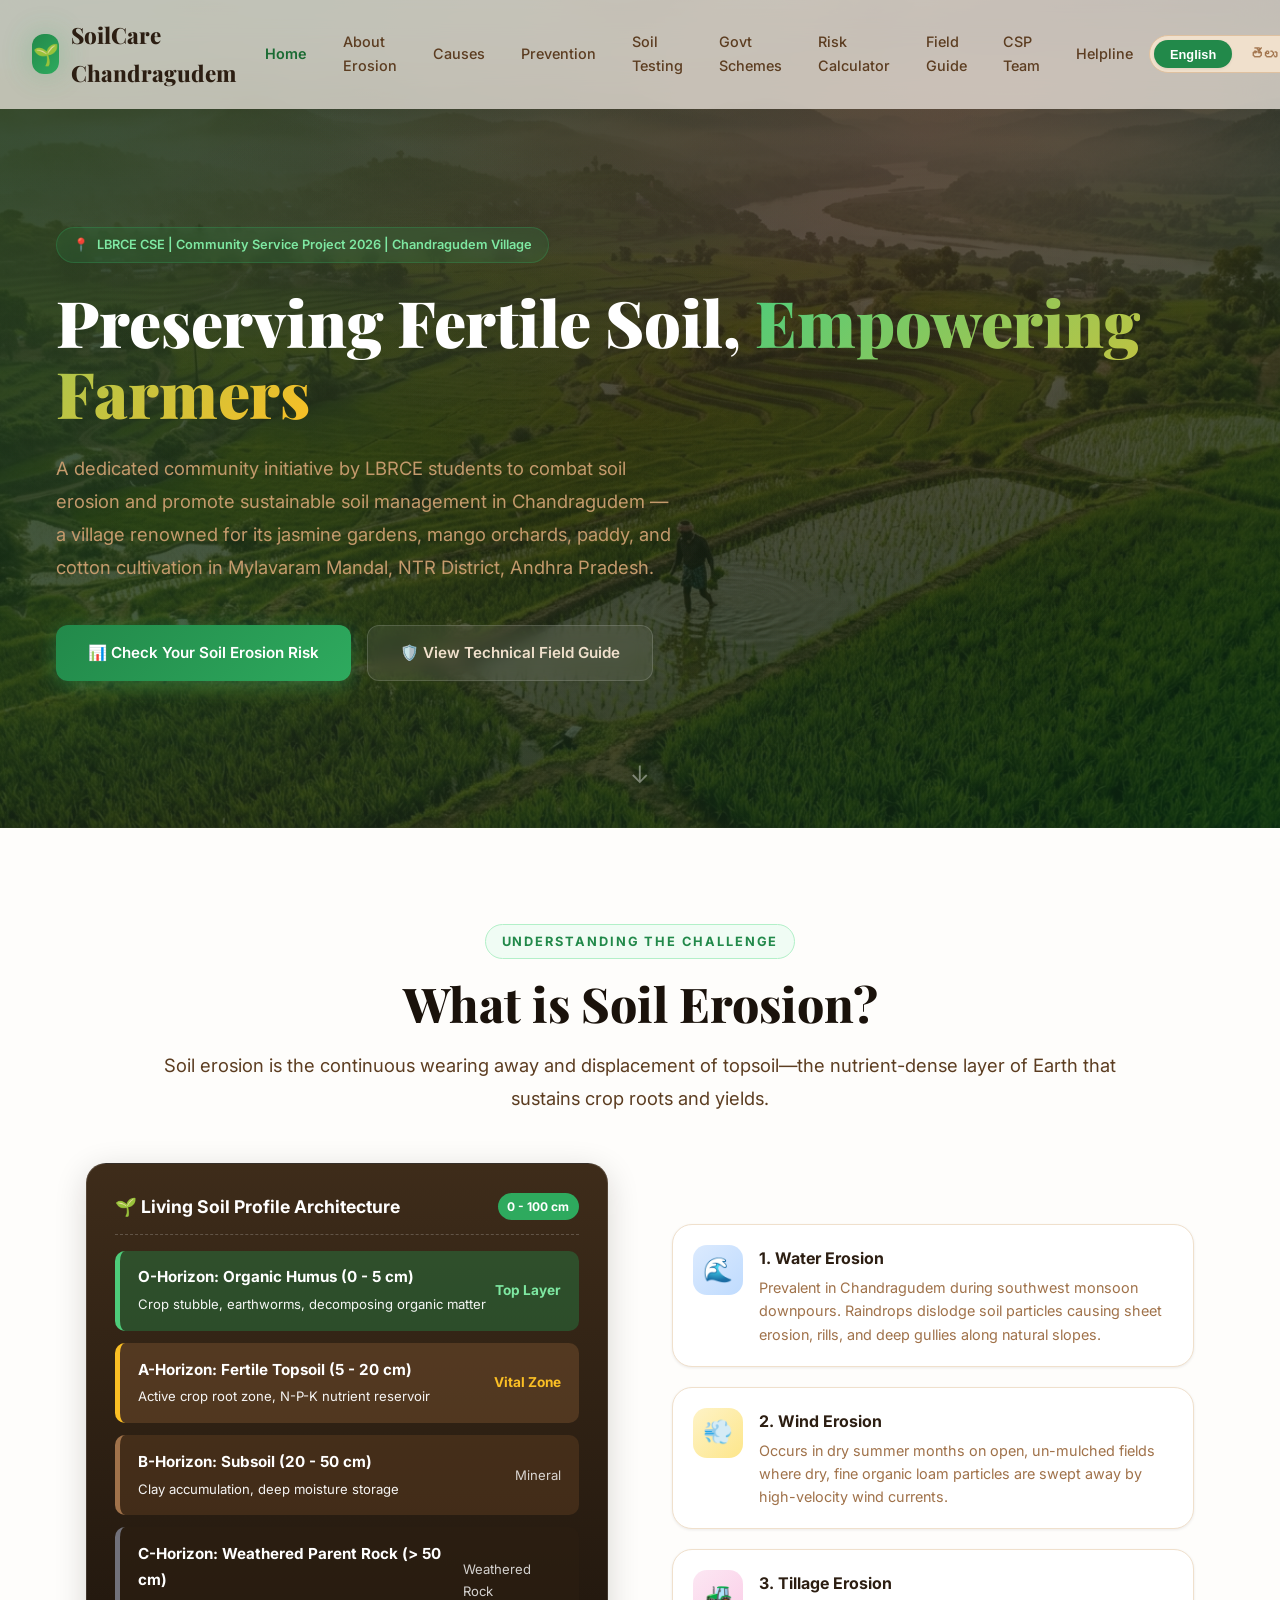
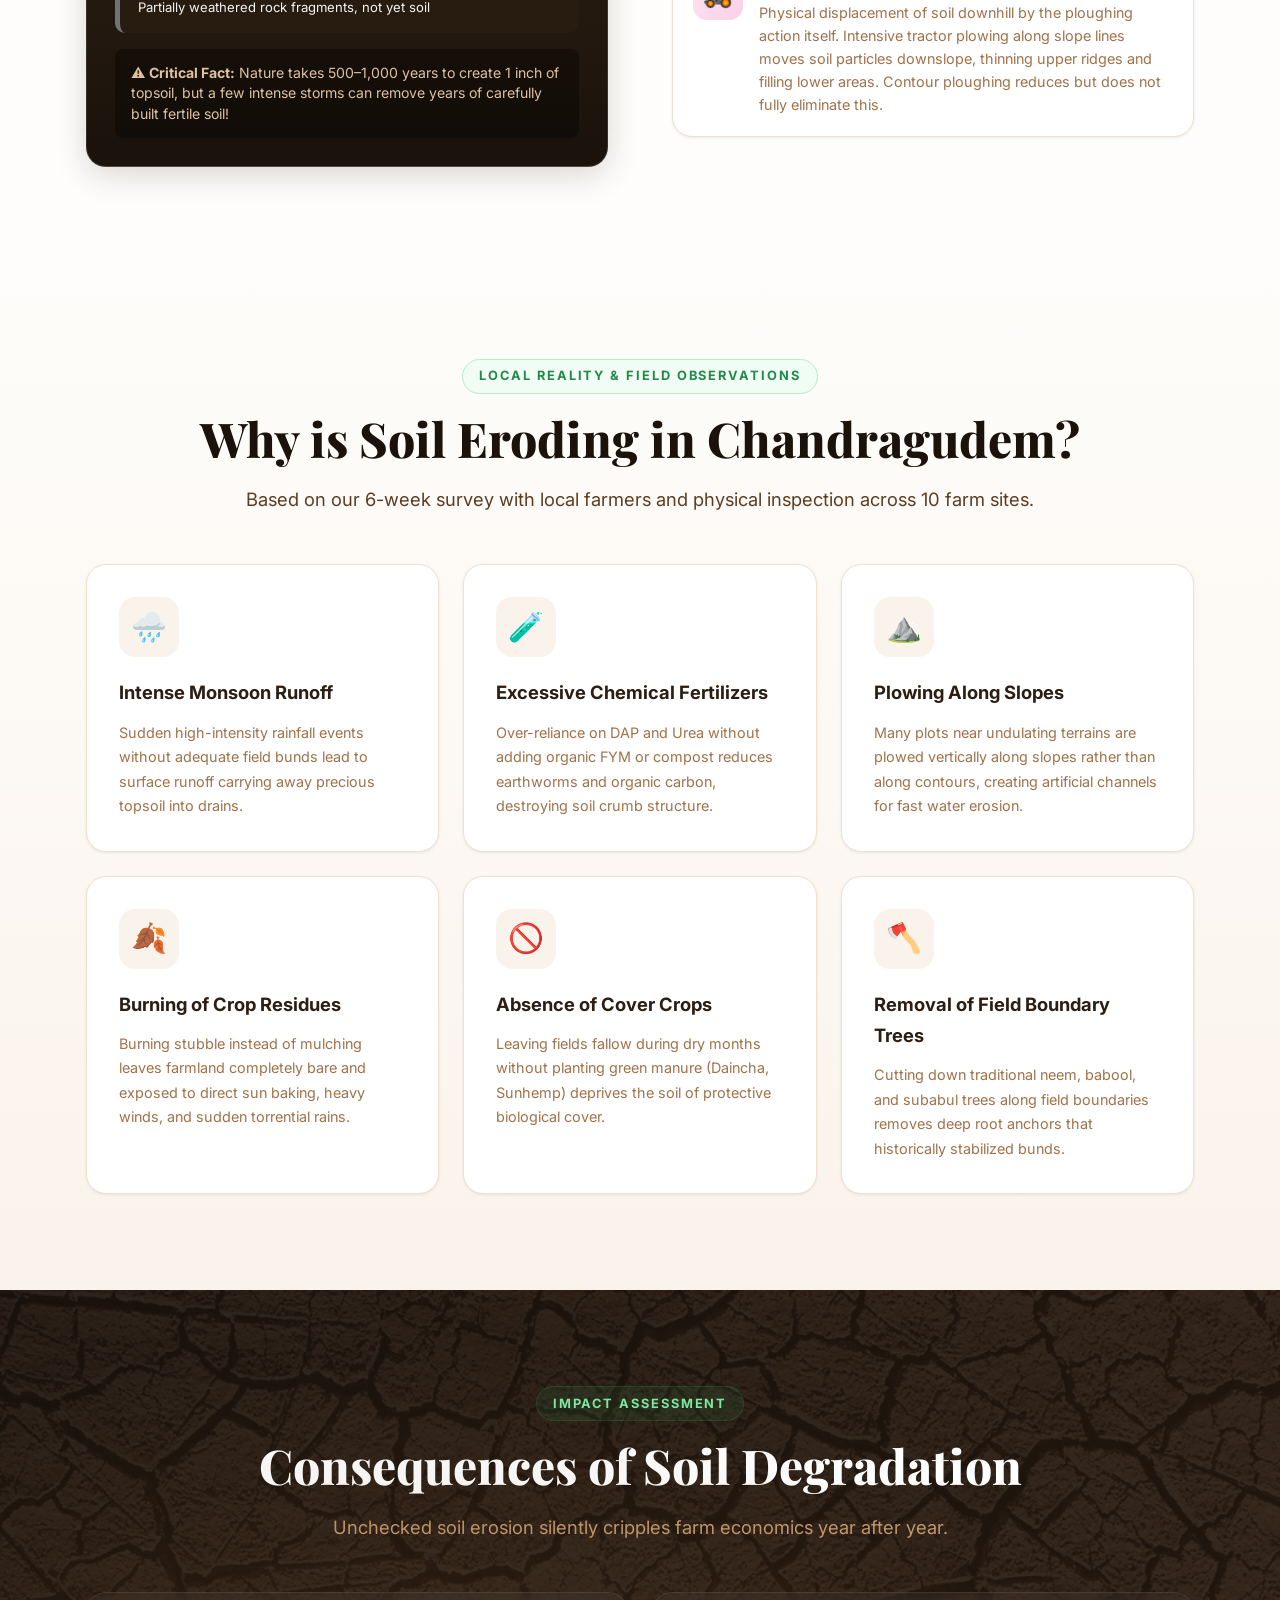
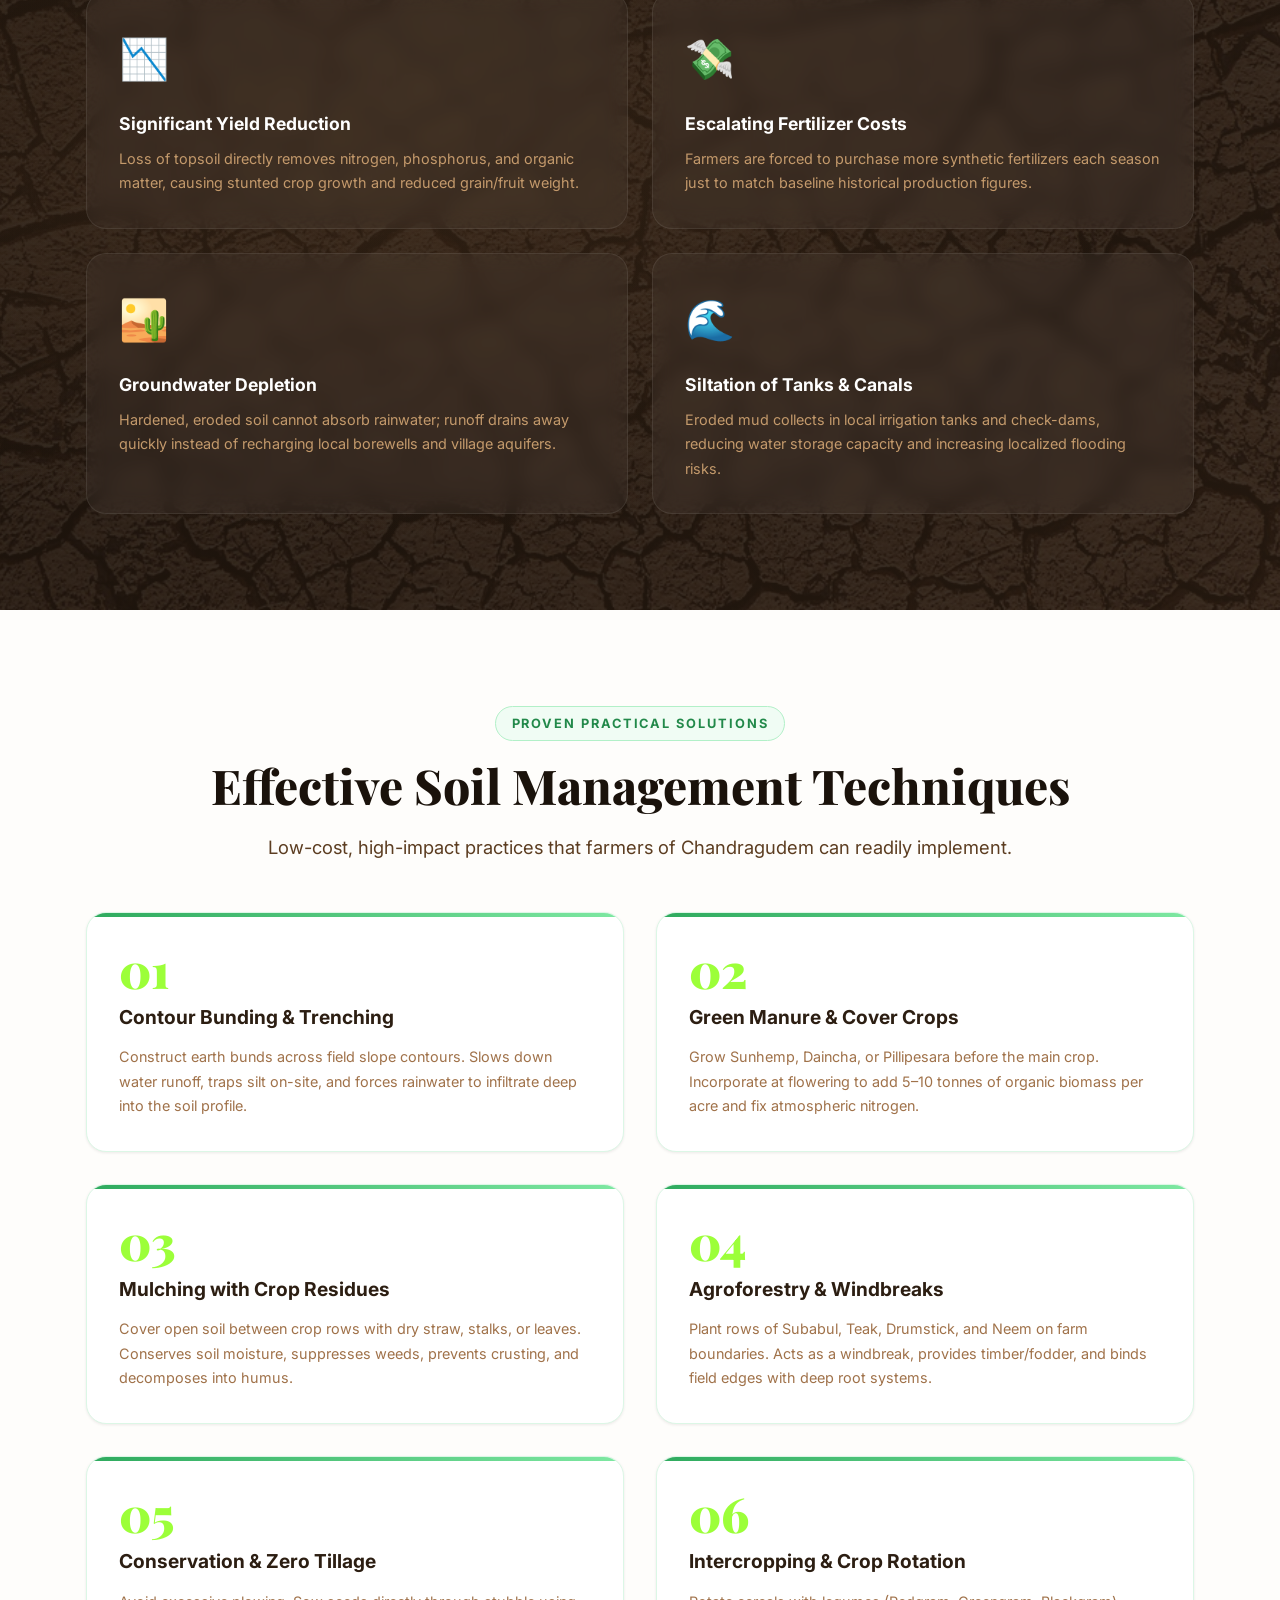
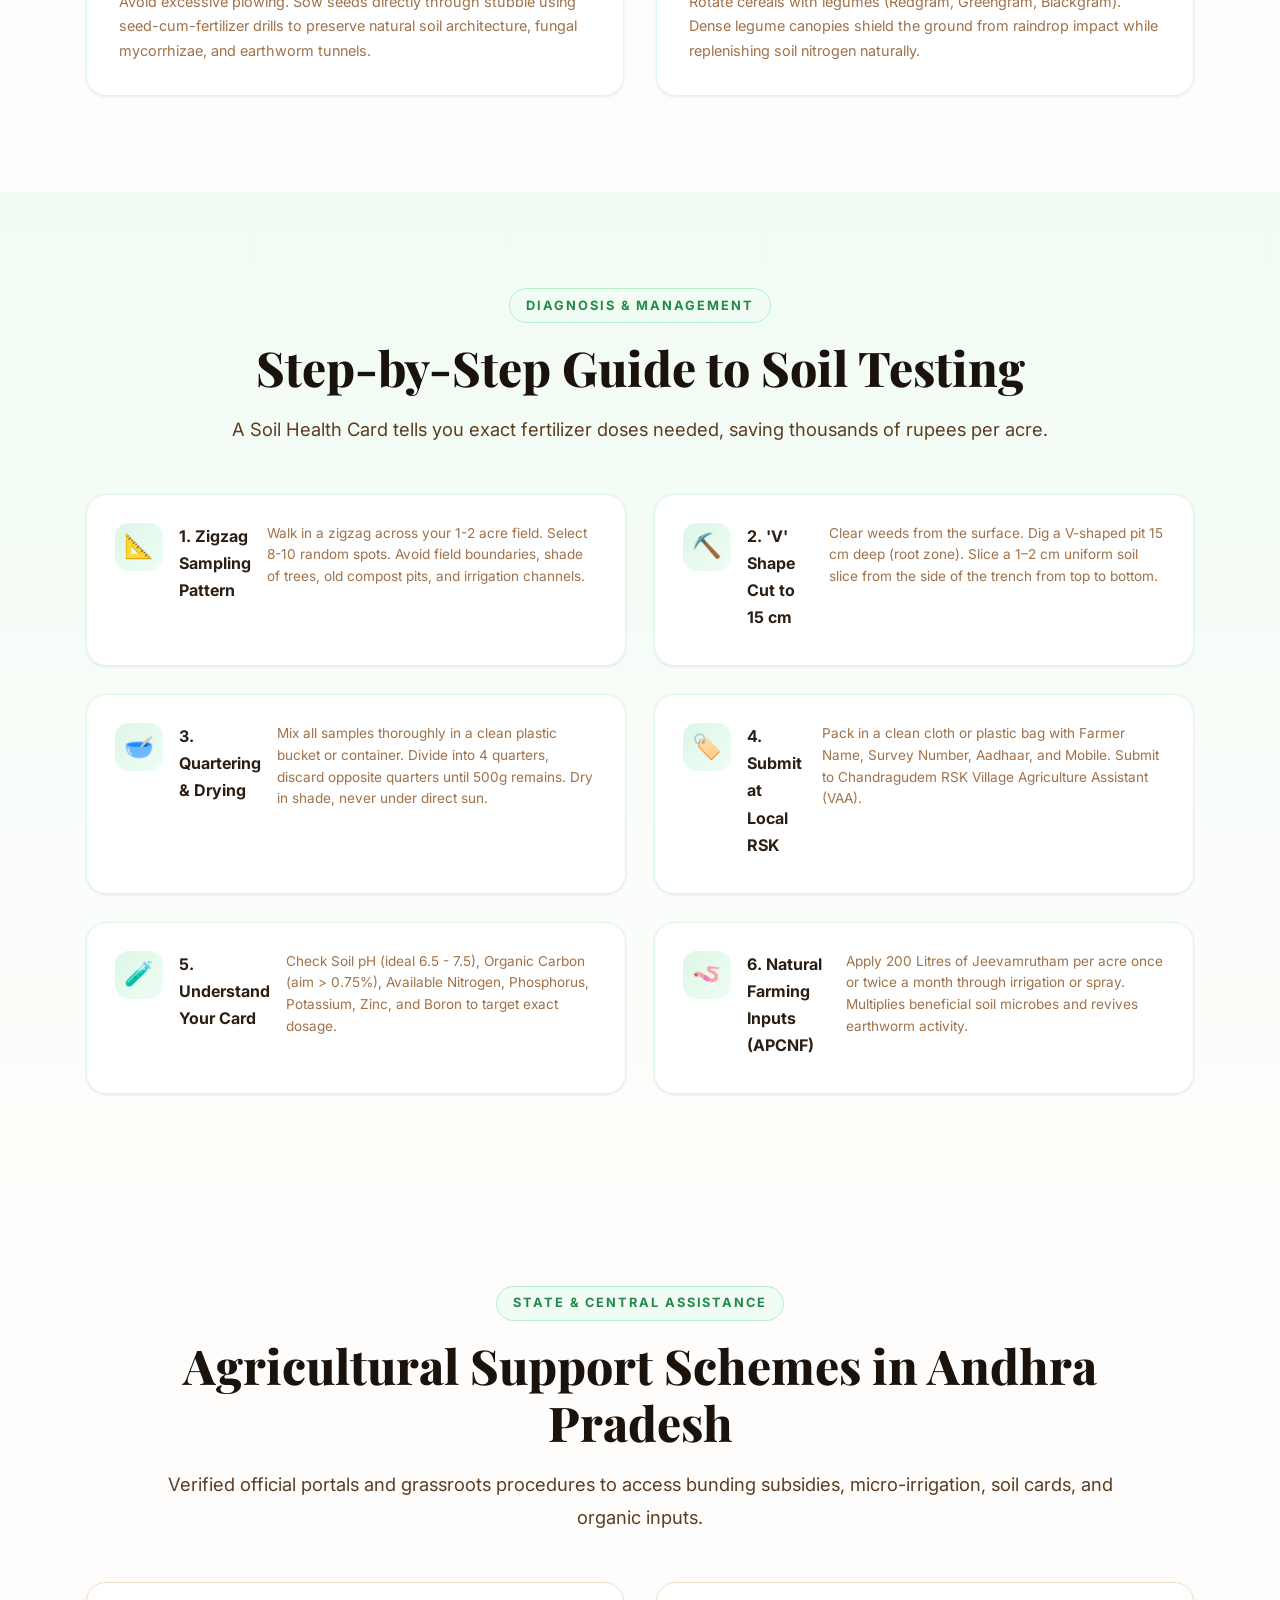
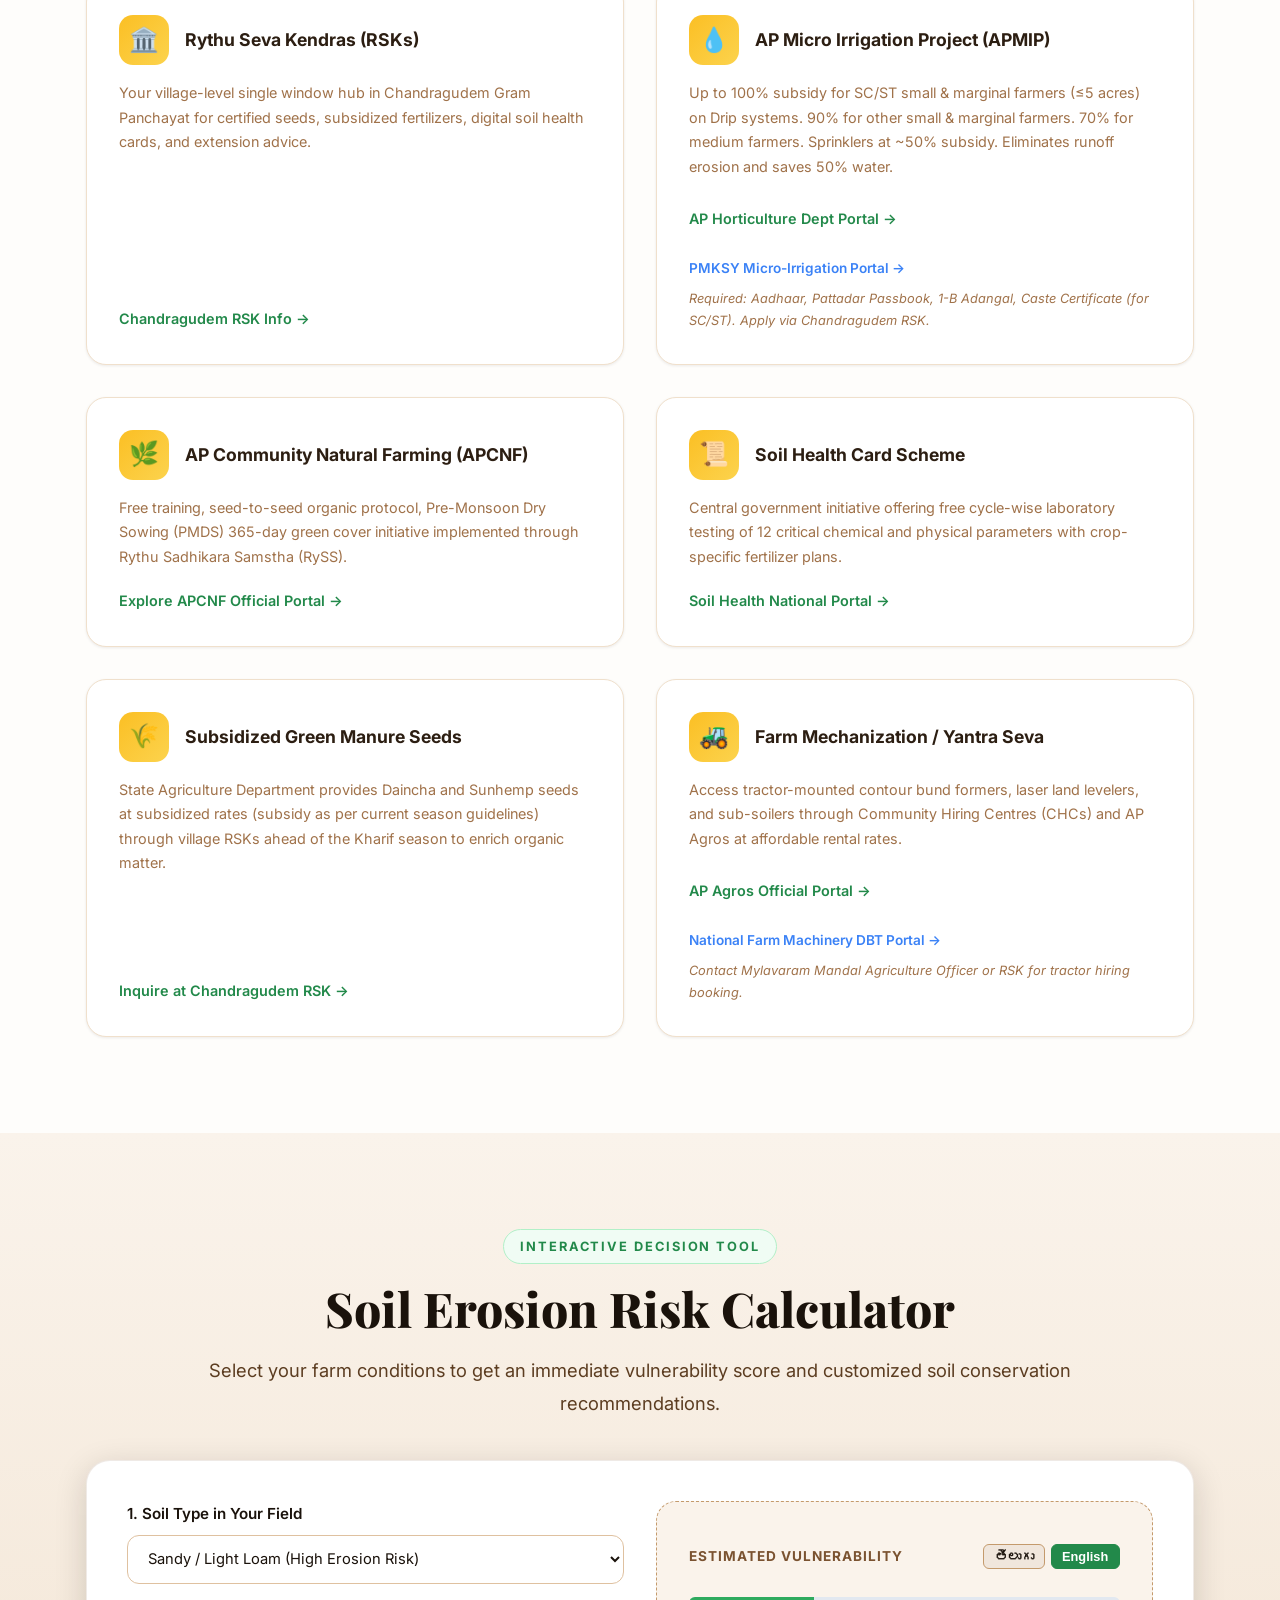
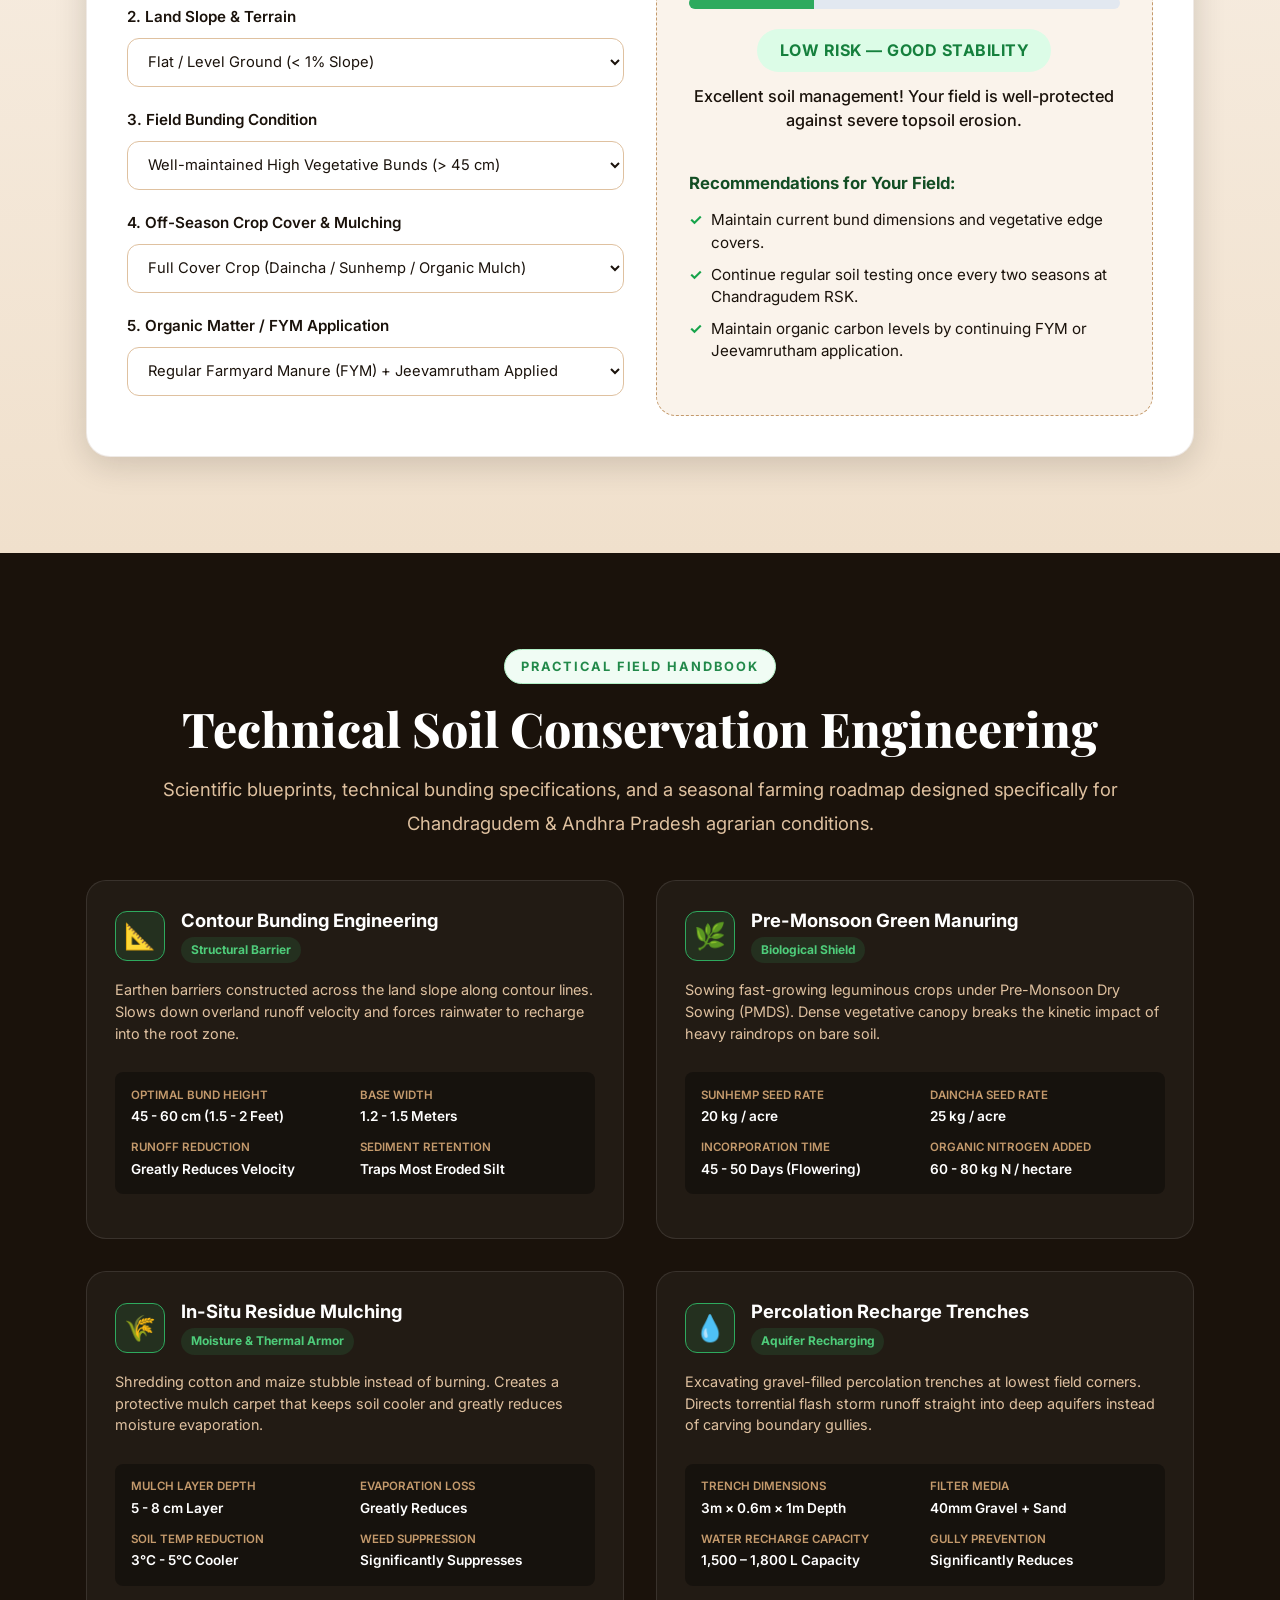
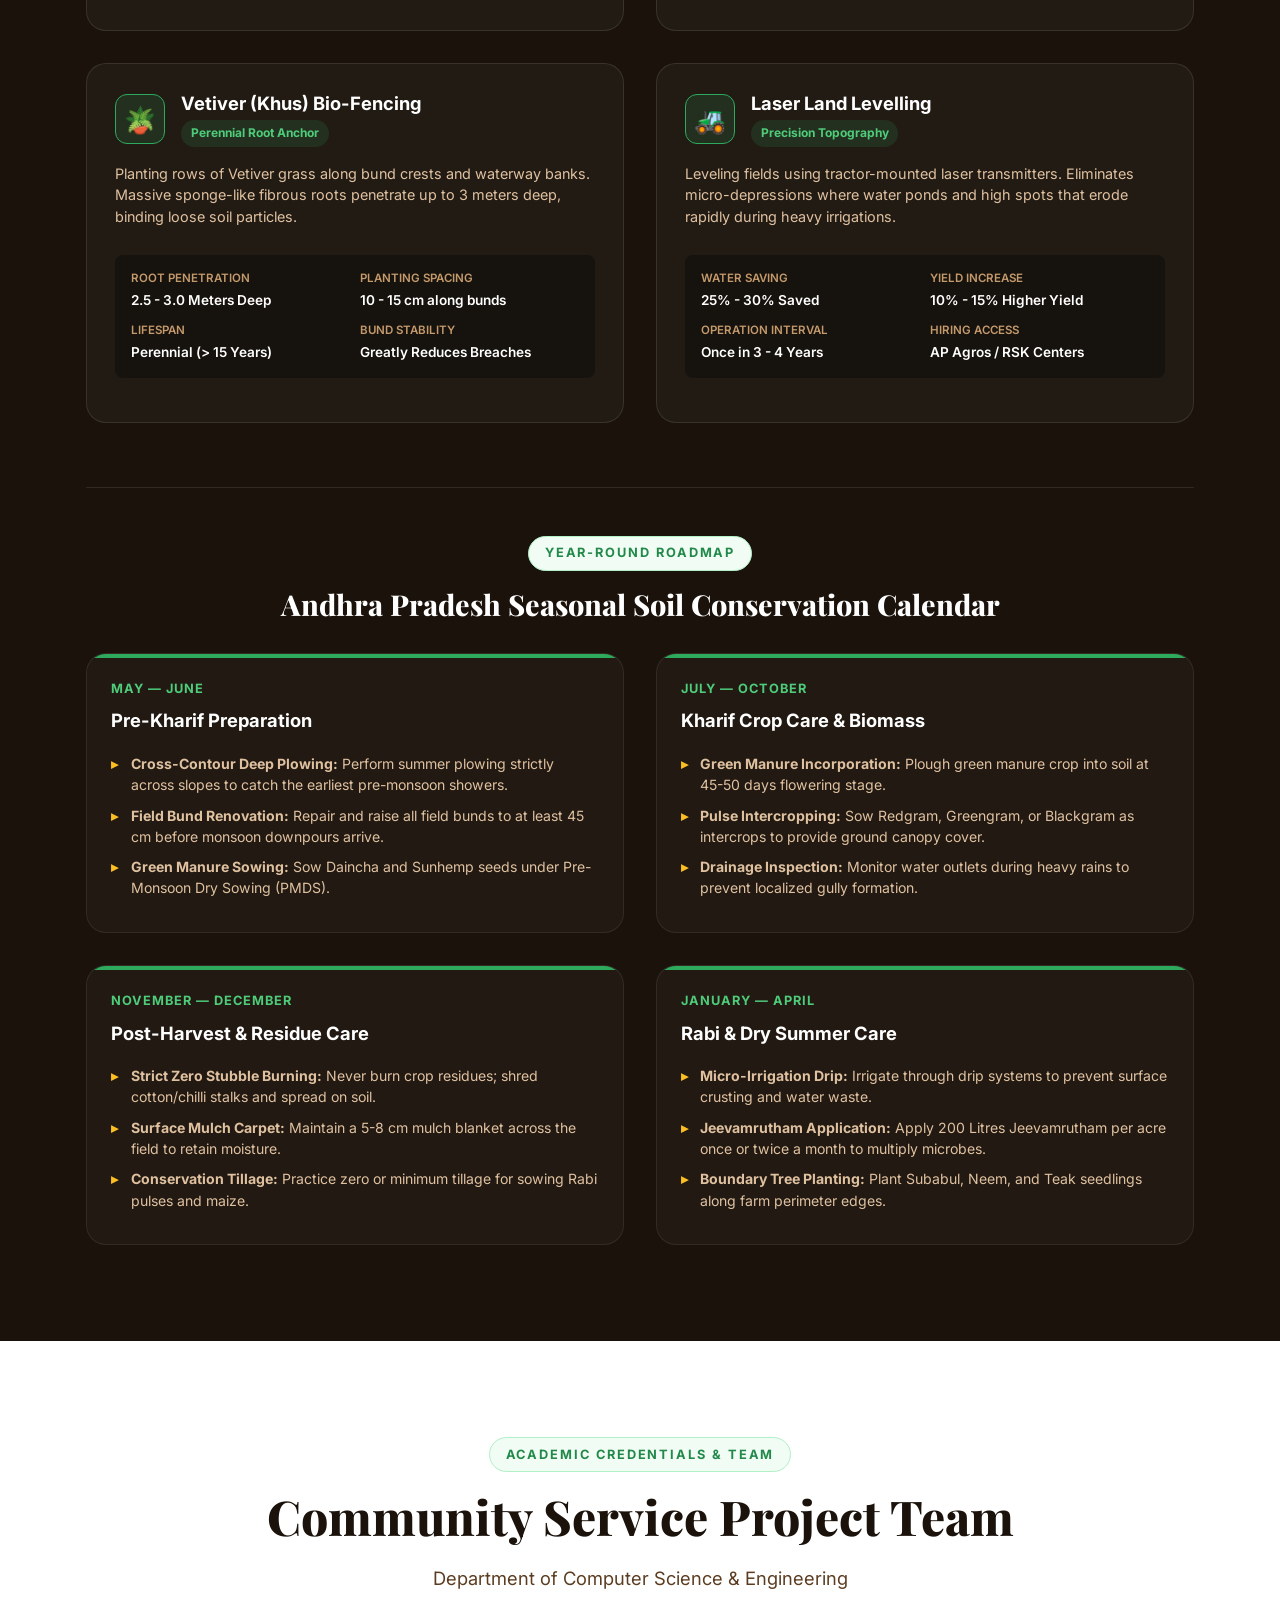
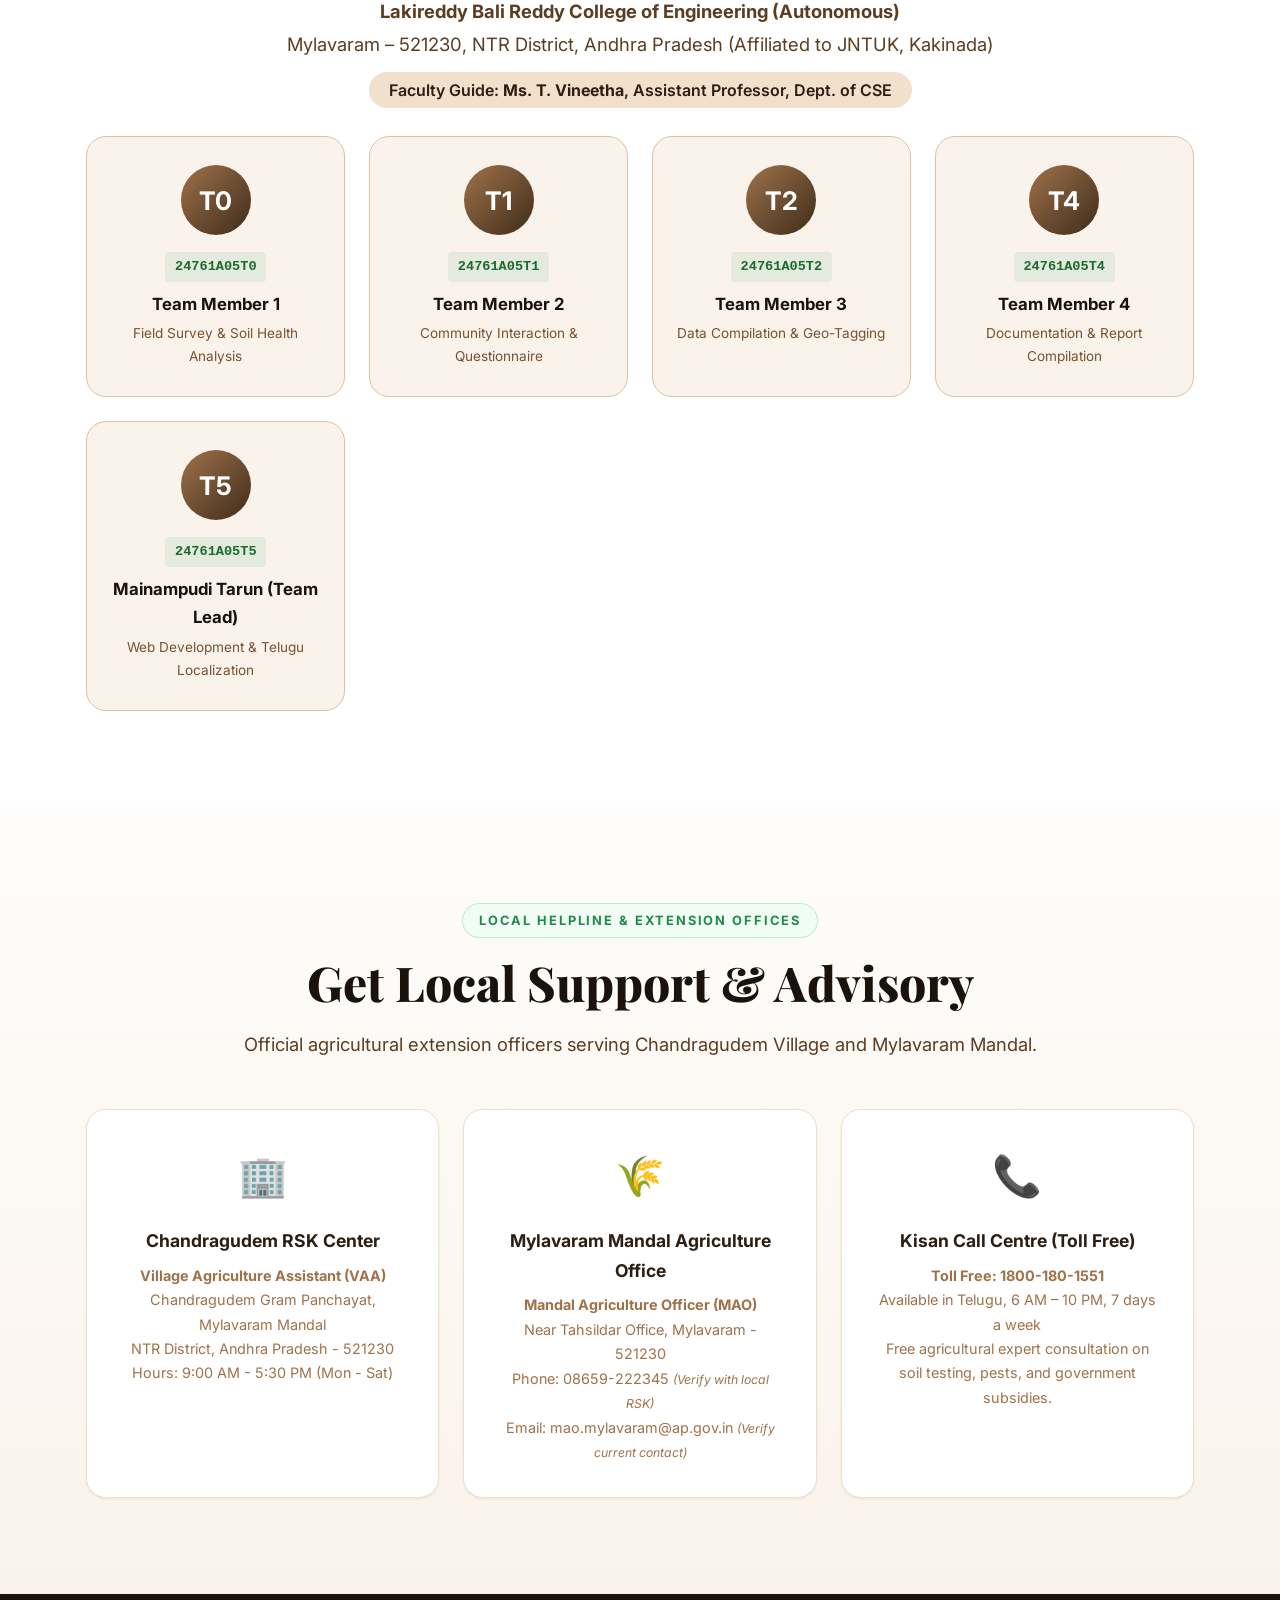
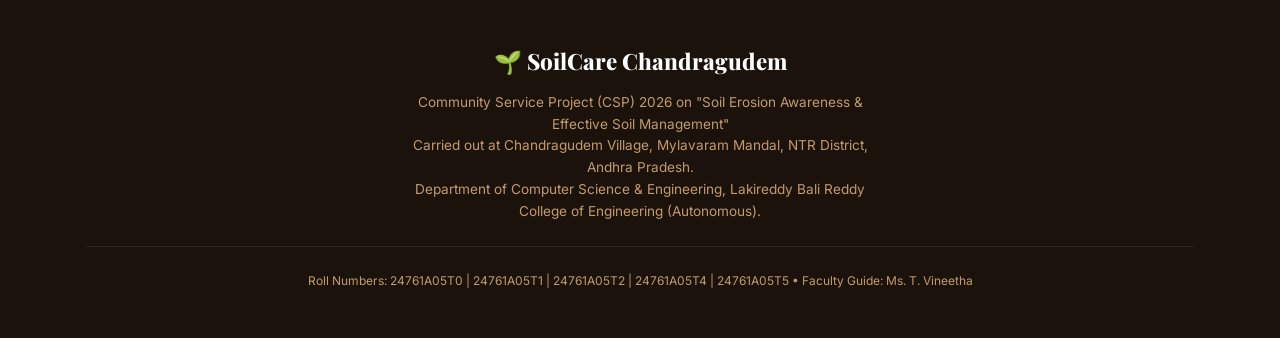
==== commit e4686286: "updated" ====
--- a/website/index.html
+++ b/website/index.html
@@ -113,42 +113,6 @@
           </a>
         </div>
 
-        <div class="hero-stats">
-          <div class="hero-stat">
-            <div class="hero-stat-value">50+</div>
-            <div class="hero-stat-label">
-              <span class="en-only">Farmer Consultations</span>
-              <span class="te-only">రైతుల ముఖాముఖి</span>
-            </div>
-          </div>
-          <div class="hero-stat">
-            <div class="hero-stat-value">
-              <span class="en-only">6 Weeks</span>
-              <span class="te-only">6 వారాలు</span>
-            </div>
-            <div class="hero-stat-label">
-              <span class="en-only">Field Study Period</span>
-              <span class="te-only">క్షేత్ర అధ్యయన కాలం</span>
-            </div>
-          </div>
-          <div class="hero-stat">
-            <div class="hero-stat-value">
-              <span class="en-only">6 Modules</span>
-              <span class="te-only">6 మాడ్యూల్స్</span>
-            </div>
-            <div class="hero-stat-label">
-              <span class="en-only">Practical Action Guides</span>
-              <span class="te-only">ఆచరణాత్మక గైడ్లు</span>
-            </div>
-          </div>
-          <div class="hero-stat">
-            <div class="hero-stat-value">100%</div>
-            <div class="hero-stat-label">
-              <span class="en-only">Bilingual & Free</span>
-              <span class="te-only">పూర్తి ఉచిత రైతు వేదిక</span>
-            </div>
-          </div>
-        </div>
       </div>
 
 
@@ -343,7 +307,7 @@
           <span class="te-only">చంద్రగూడెంలో నేల కోతకు ముఖ్య కారణాలు ఏమిటి?</span>
         </h2>
         <p class="section-subtitle">
-          <span class="en-only">Based on our 6-week survey with local farmers and physical inspection across 19 village
+          <span class="en-only">Based on our 6-week survey with local farmers and physical inspection across 10 farm
             sites.</span>
           <span class="te-only">మా 6 వారాల క్షేత్ర అధ్యయనం మరియు గ్రామంలోని స్థానిక రైతుల అనుభవాల ఆధారంగా గుర్తించిన
             సమస్యలు.</span>
@@ -1682,8 +1646,8 @@
           <div class="team-avatar">T5</div>
           <span class="team-roll">24761A05T5</span>
           <h4 style="font-size: 1.05rem; margin-bottom: 0.25rem;">
-            <span class="en-only">Team Member 5</span>
-            <span class="te-only">సభ్యుడు 5</span>
+            <span class="en-only">Mainampudi Tarun (Team Lead)</span>
+            <span class="te-only">మైనంపూడి తరుణ్ (టీమ్ లీడ్)</span>
           </h4>
           <p class="team-role">
             <span class="en-only">Web Development & Telugu Localization</span>
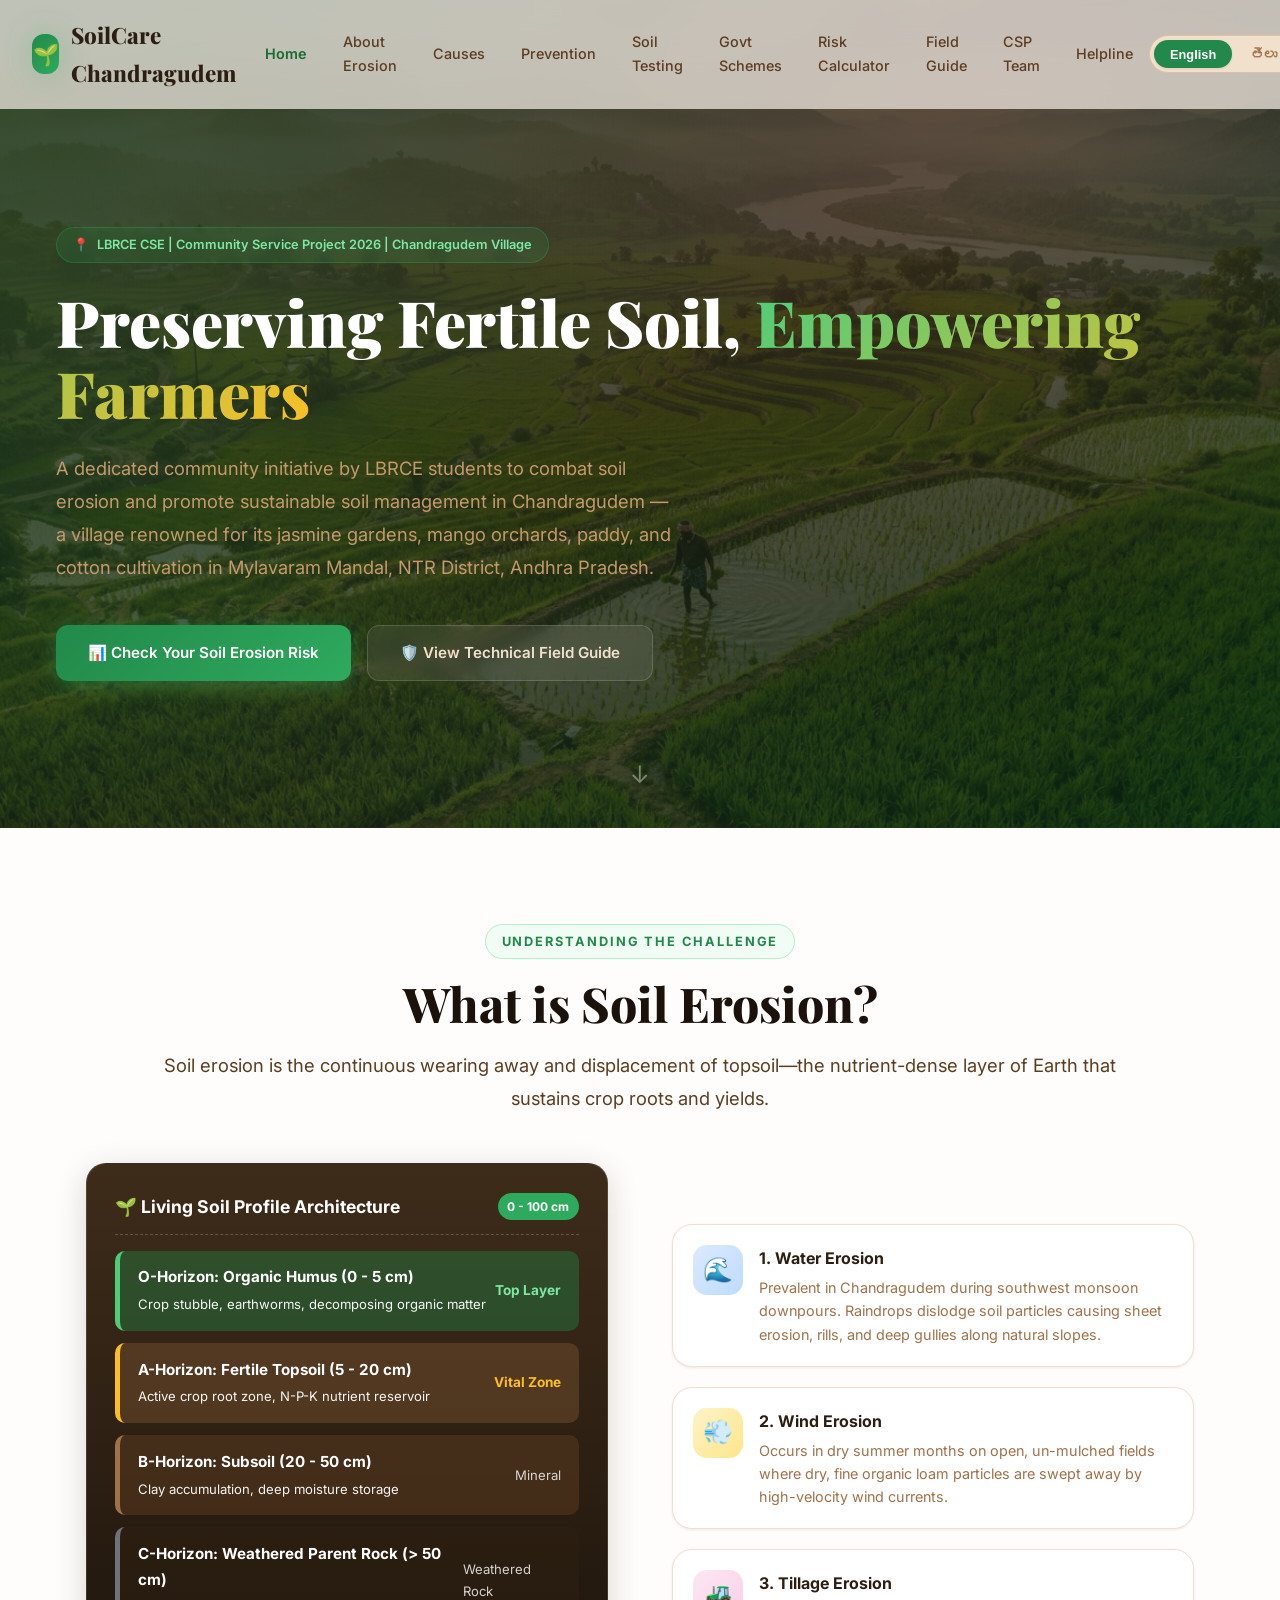
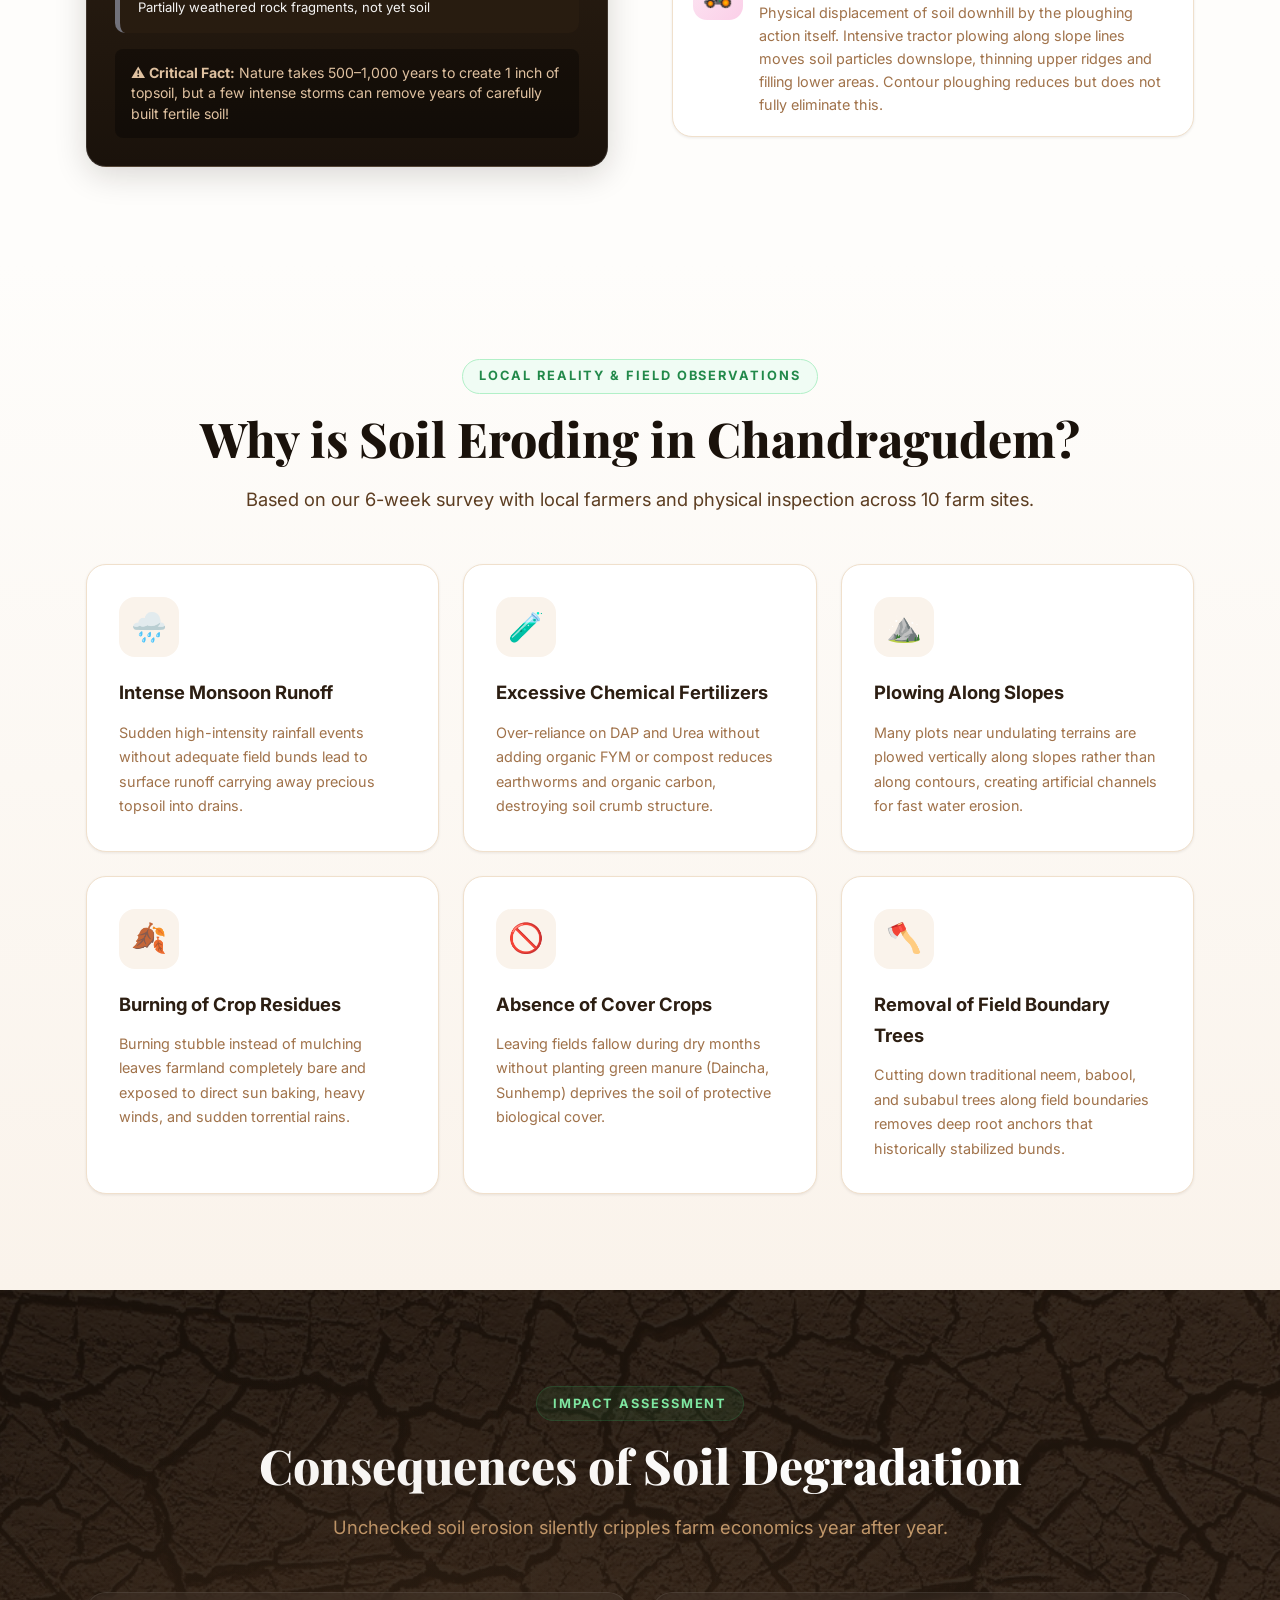
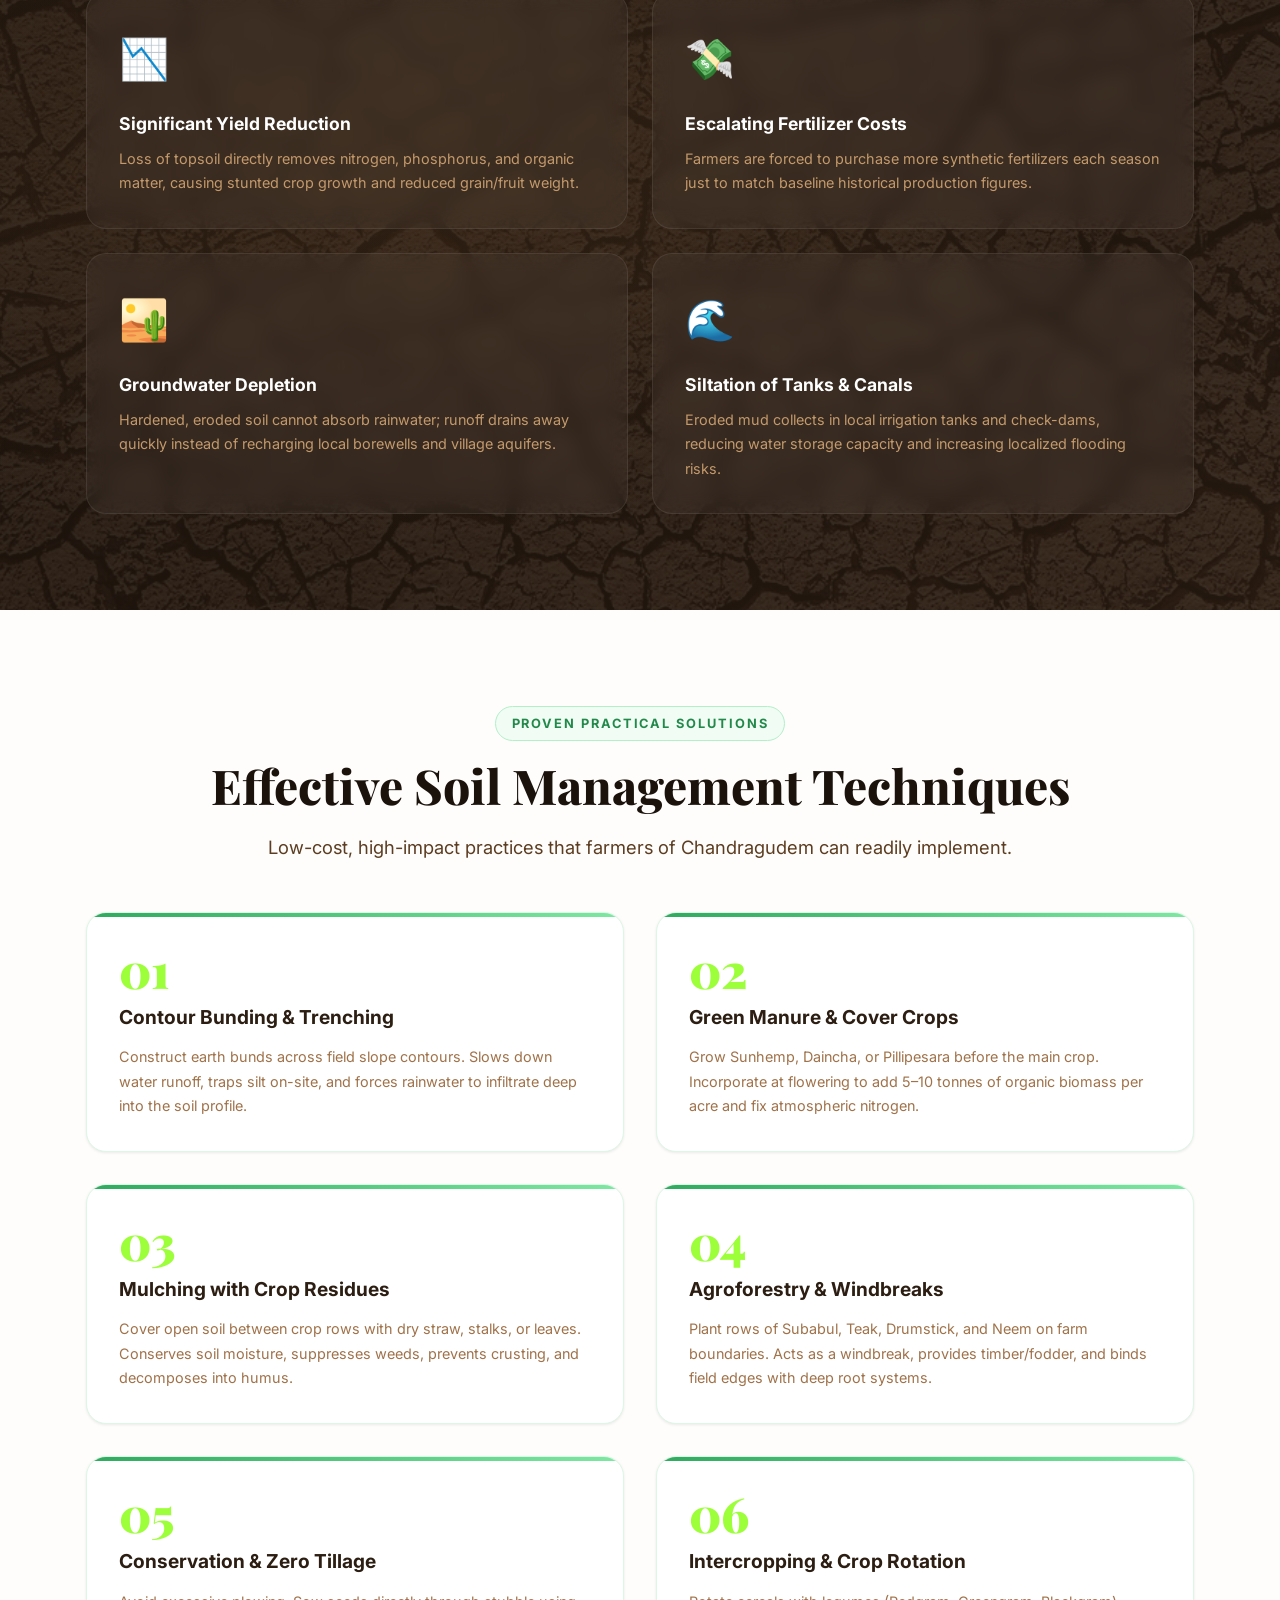
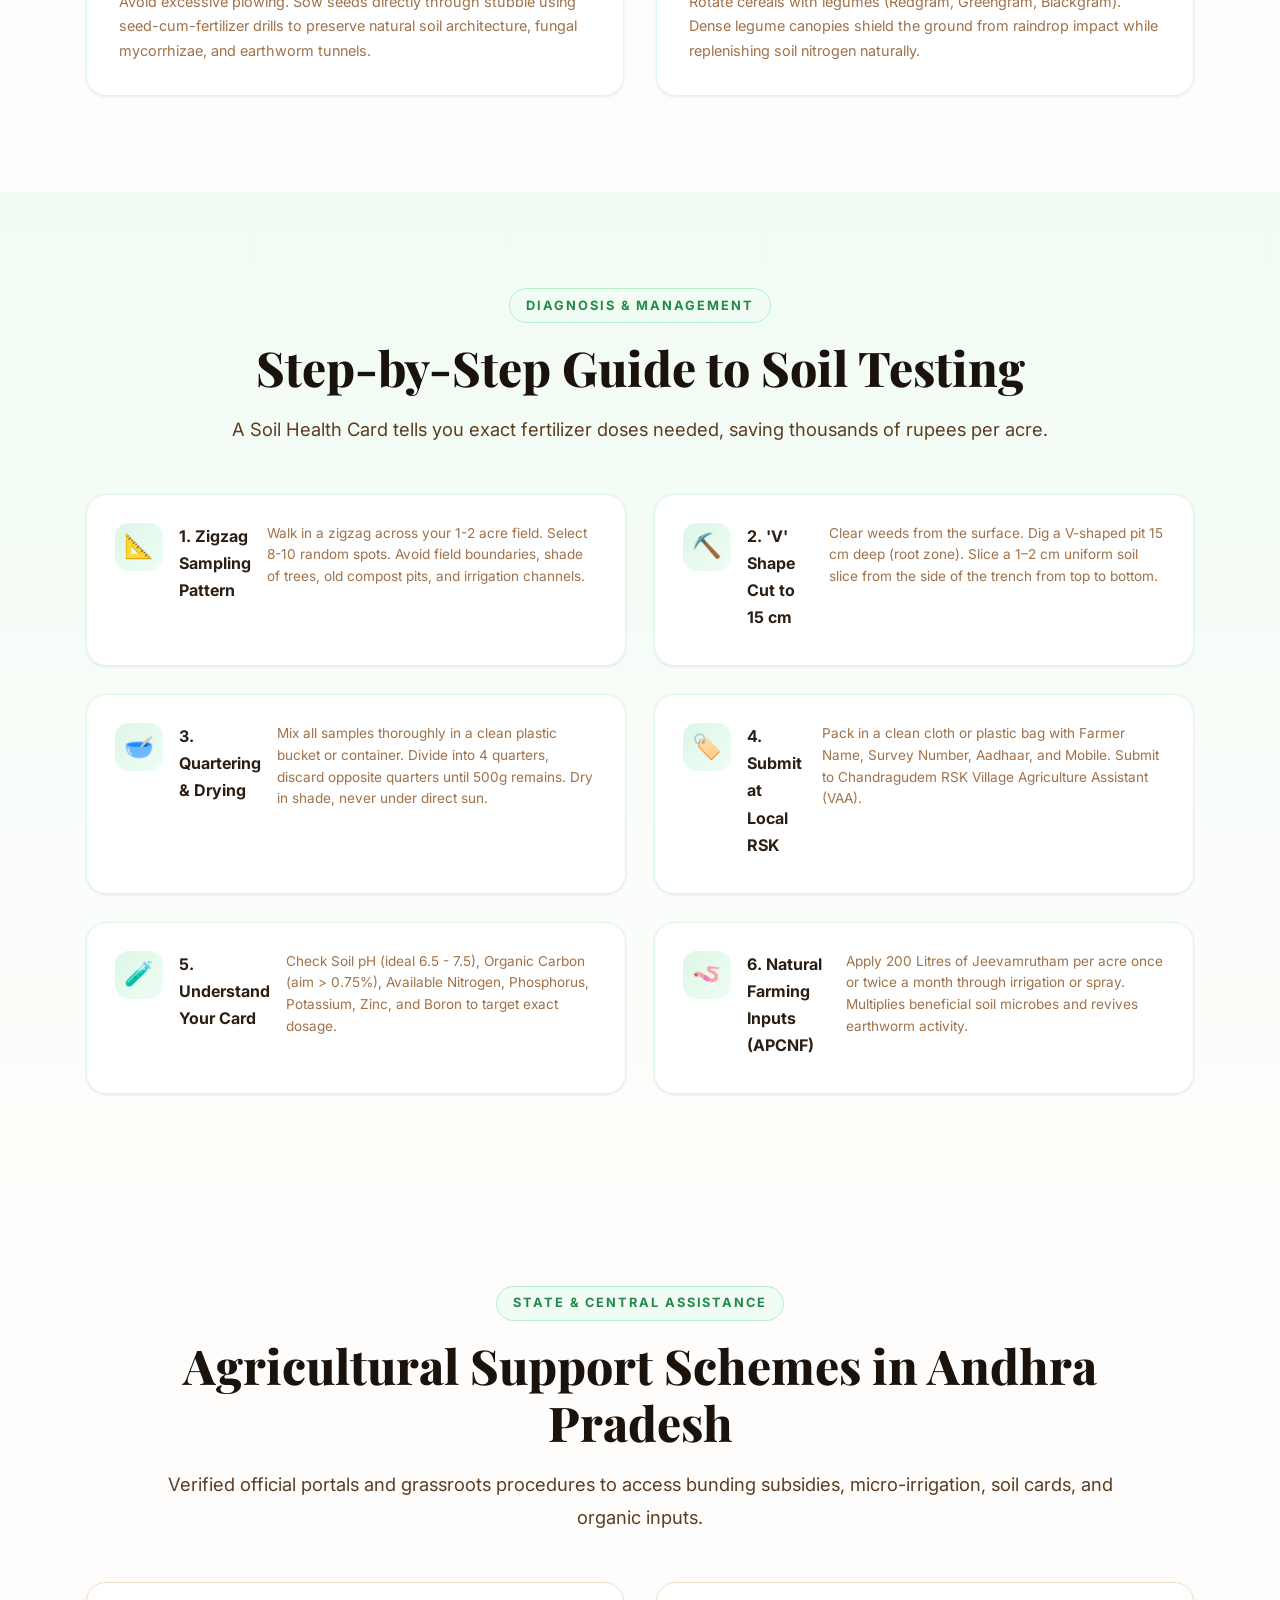
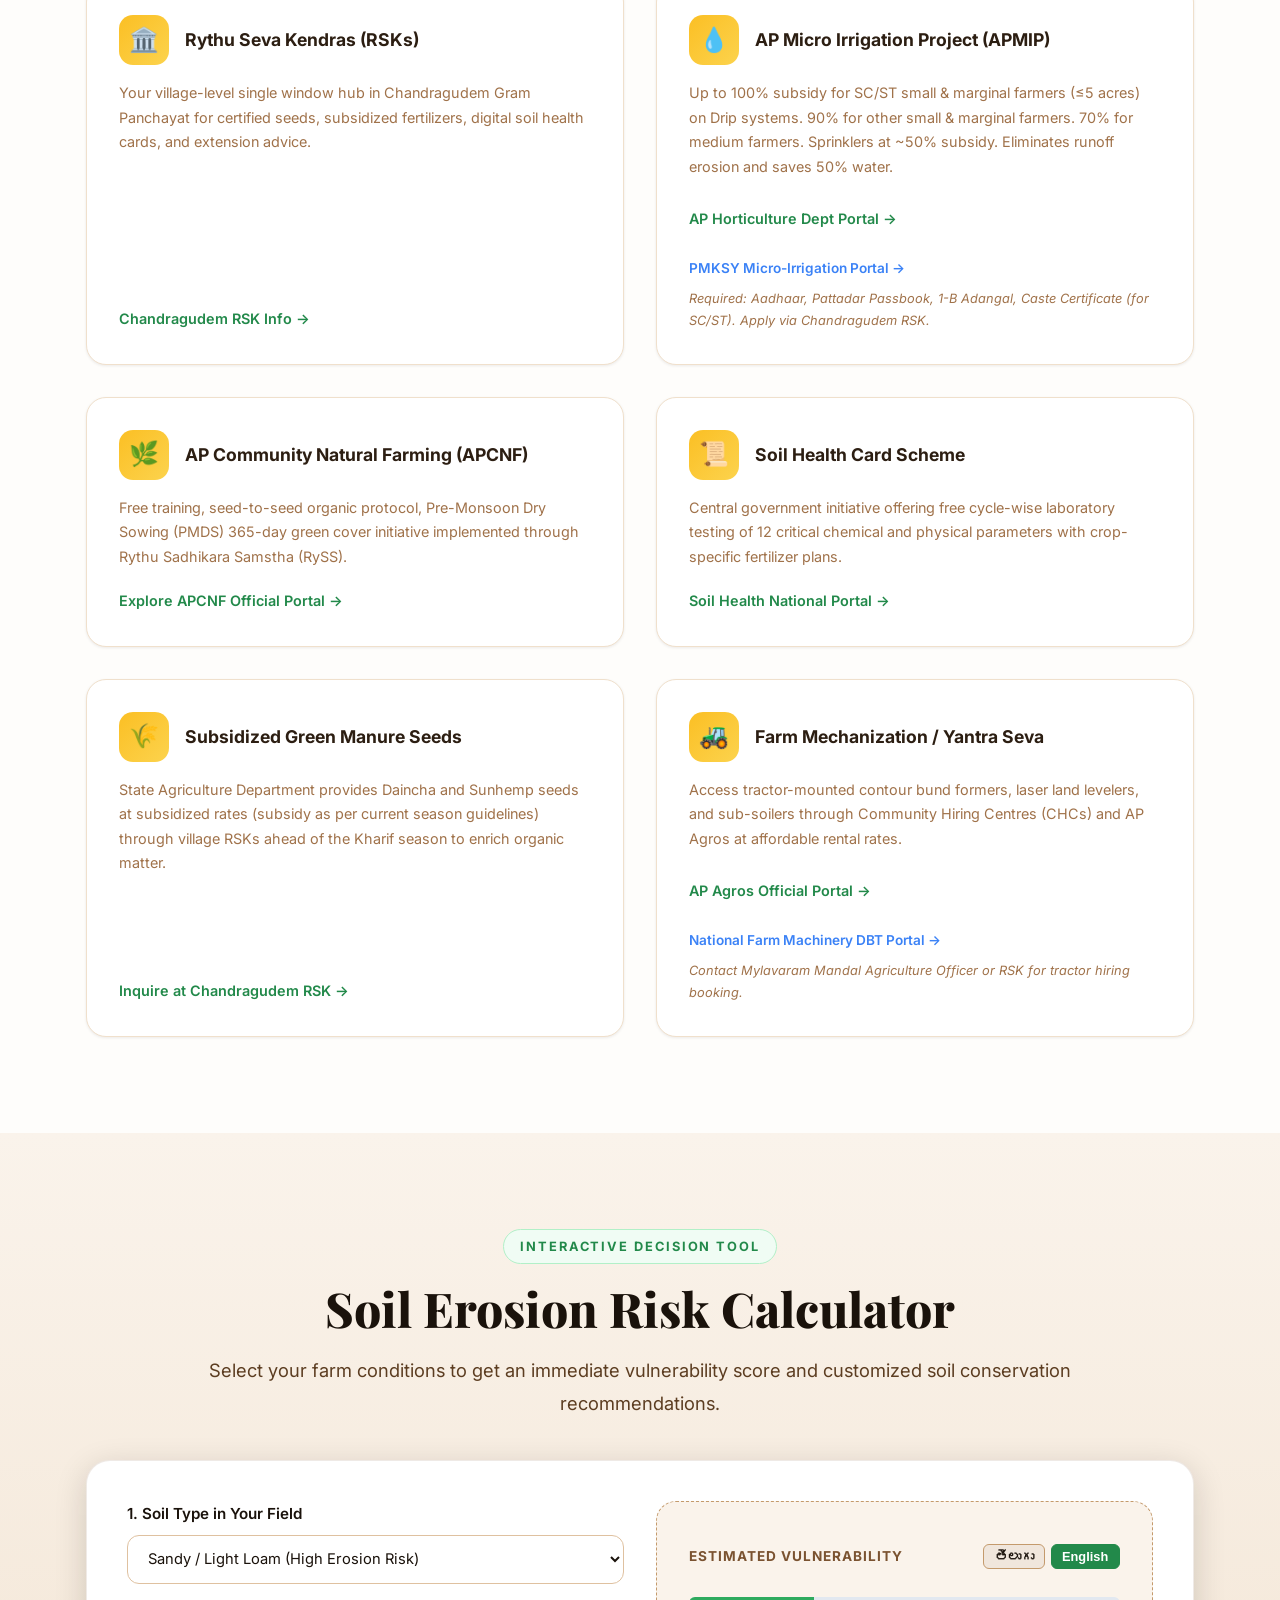
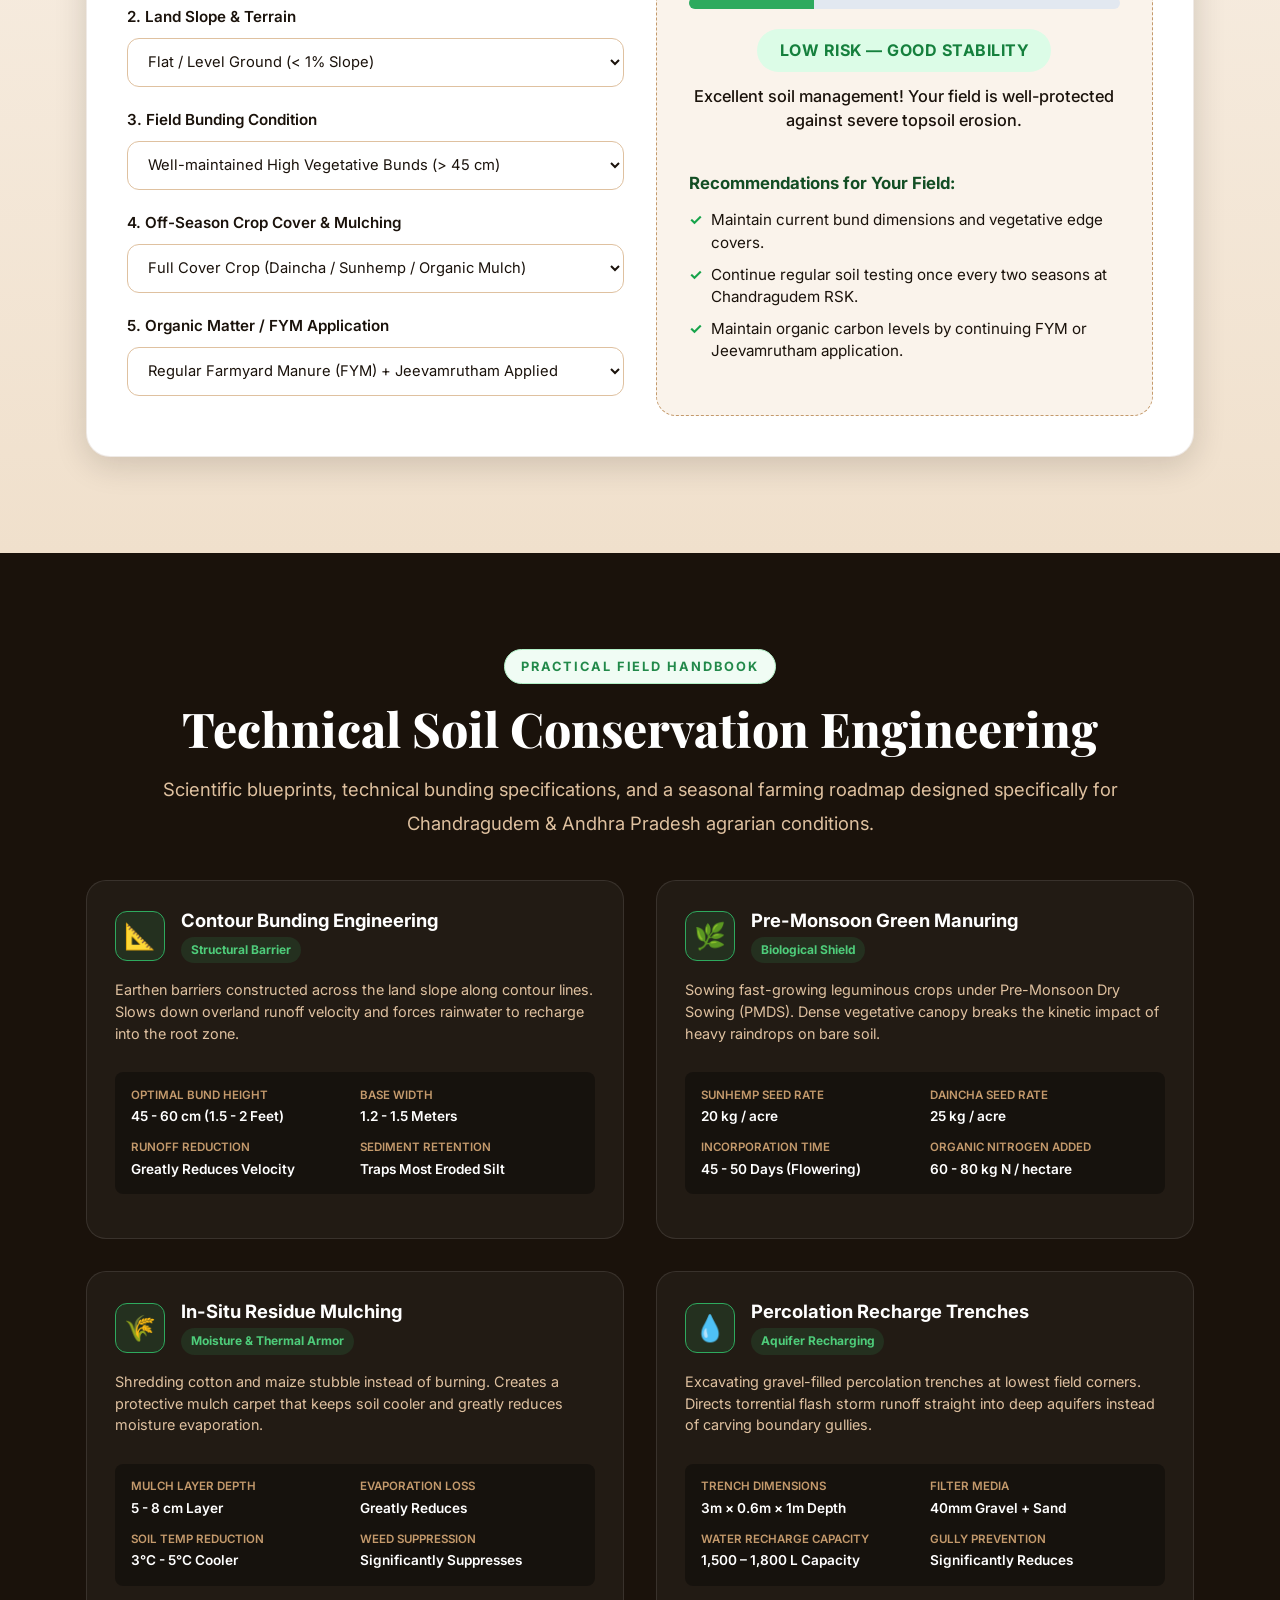
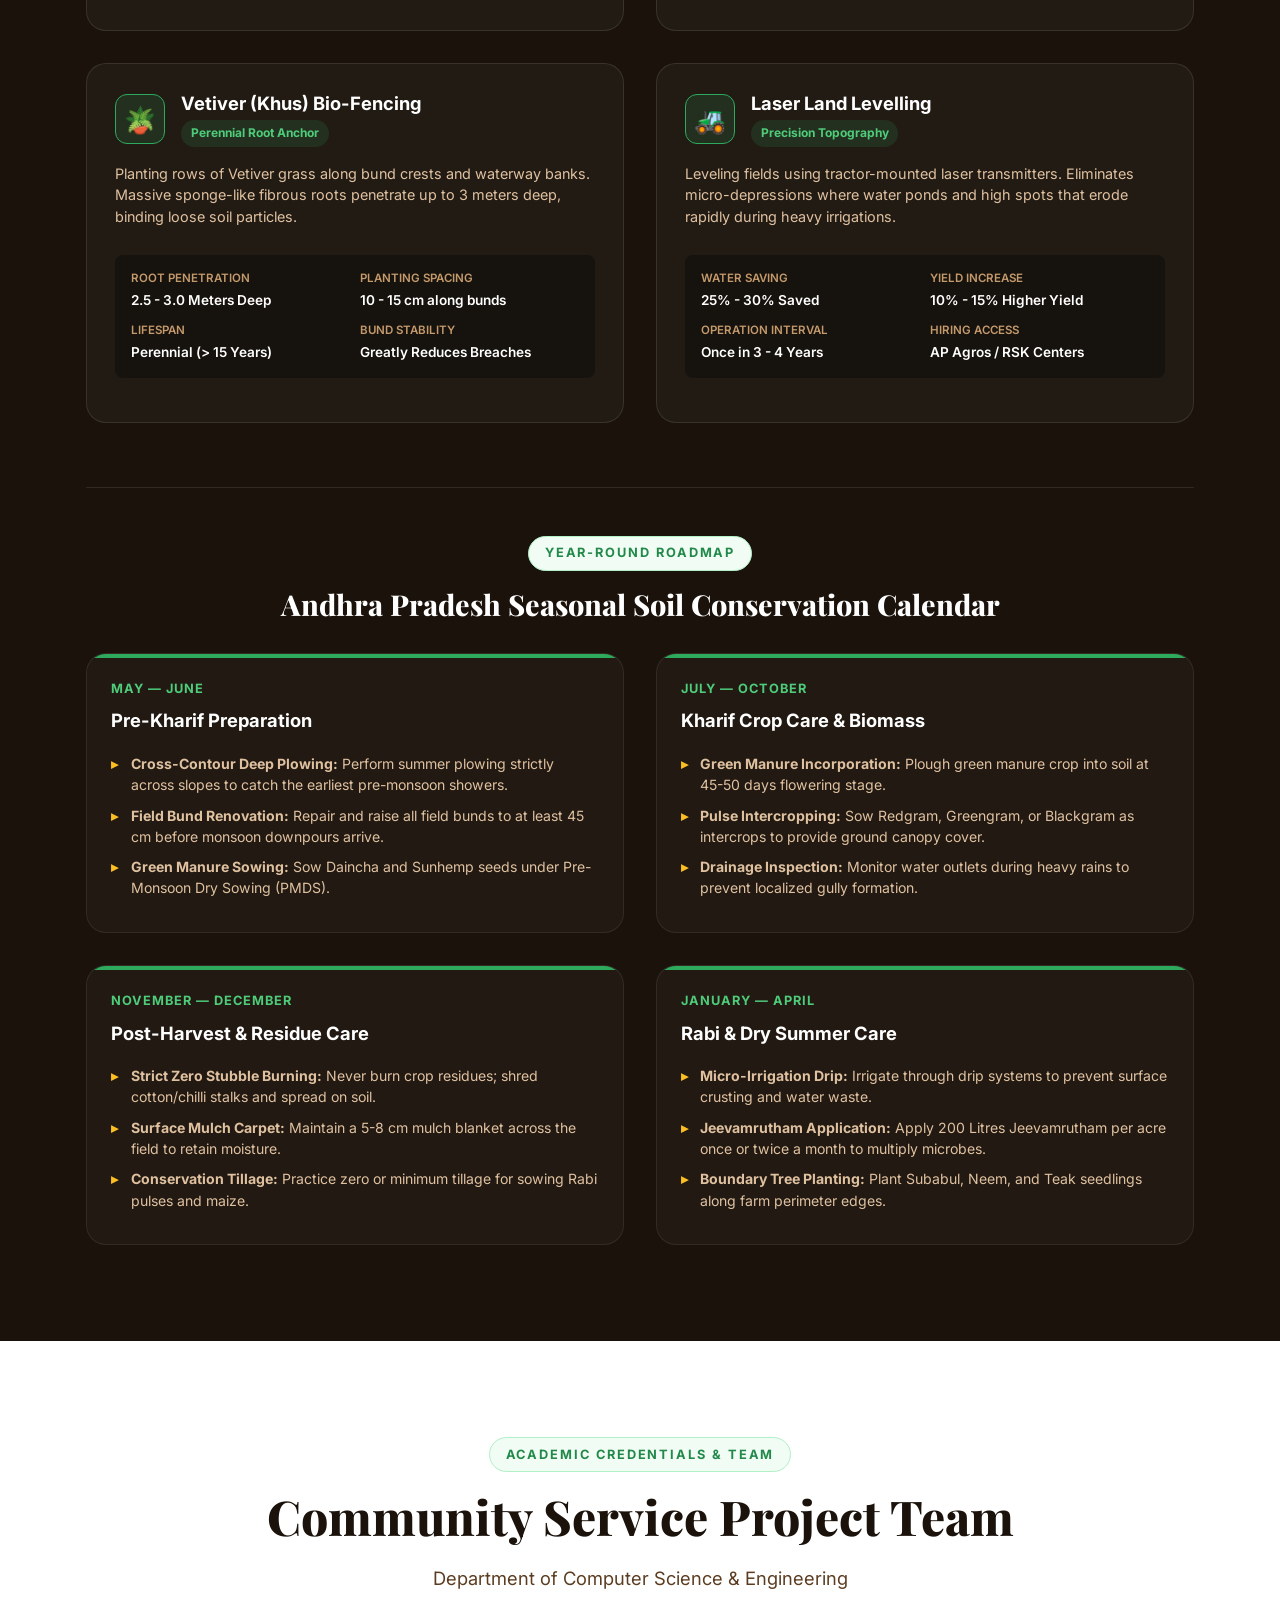
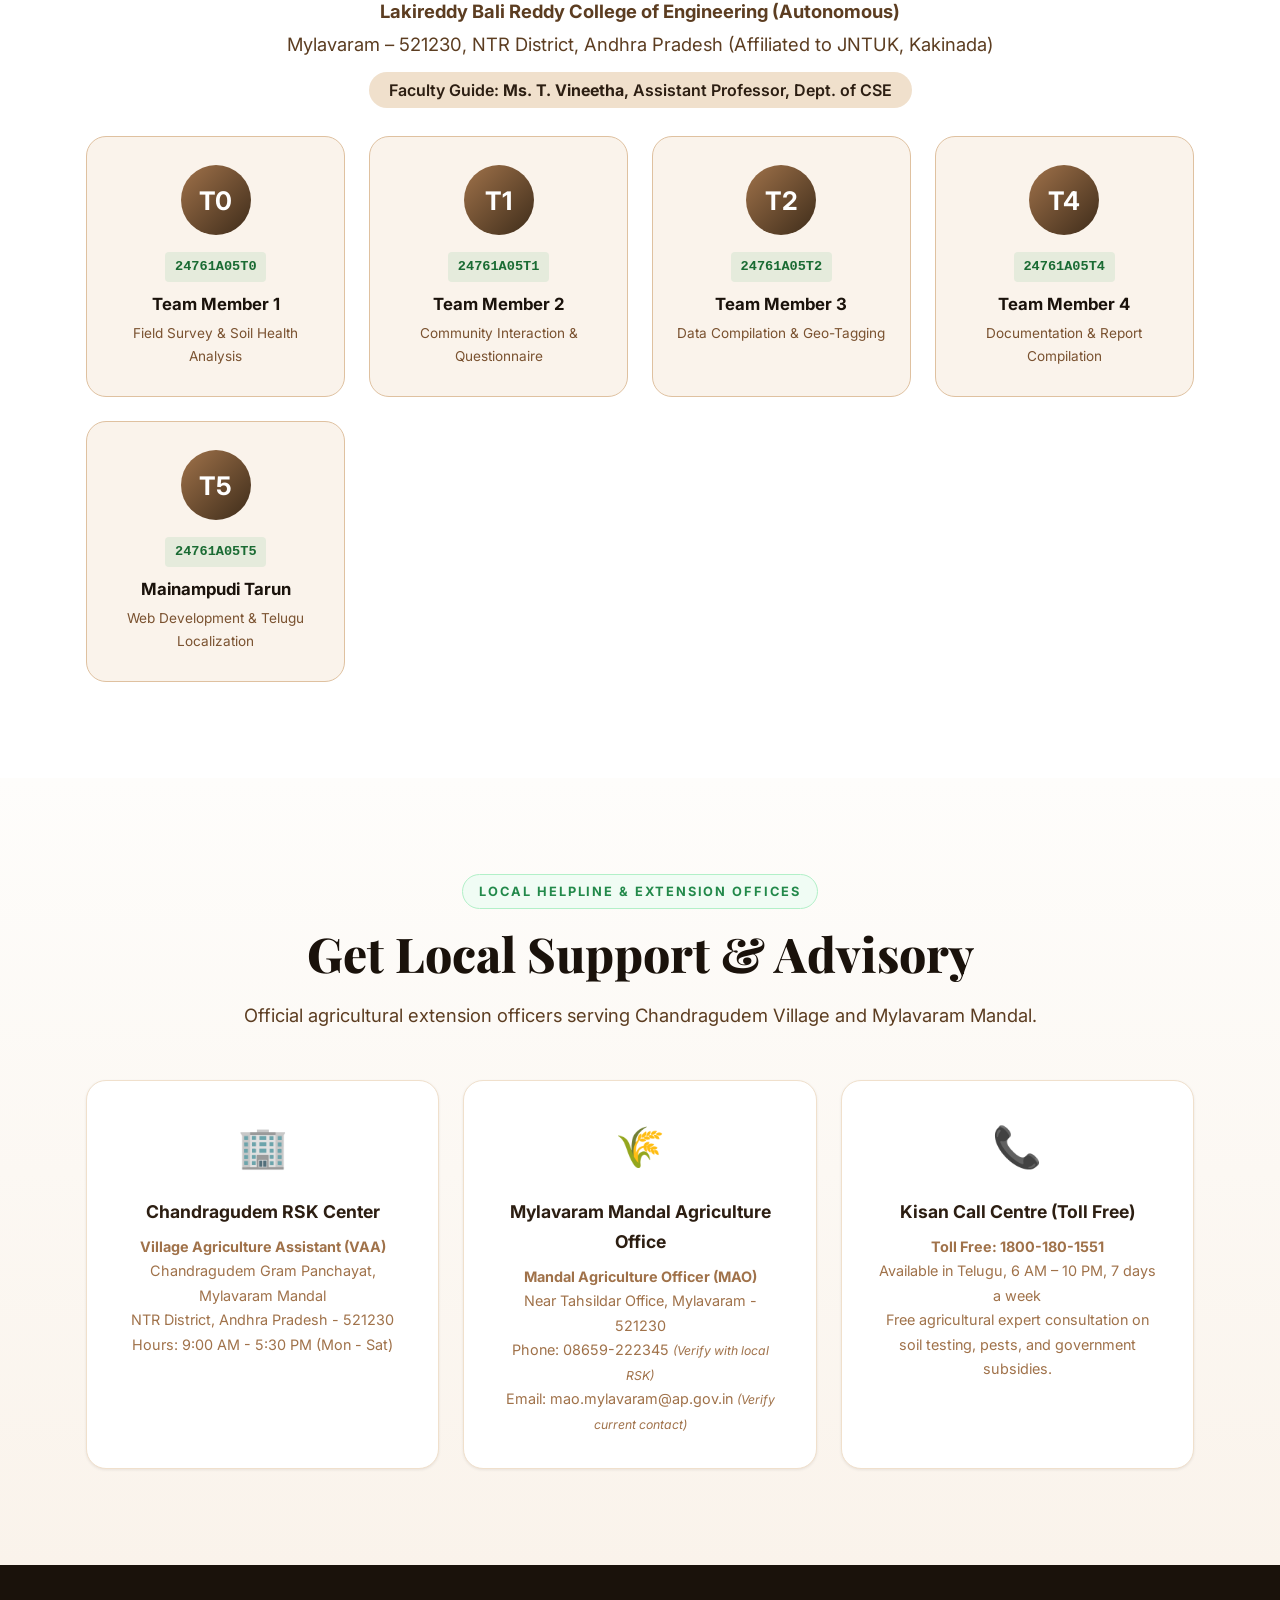
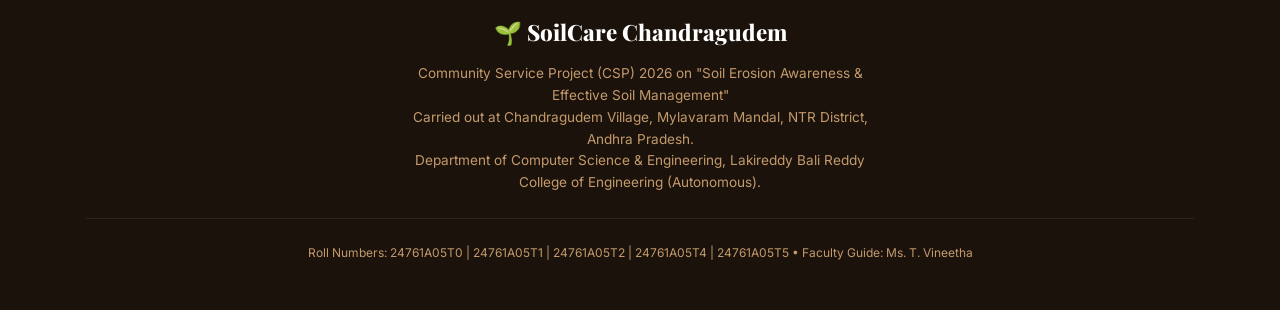
==== commit 83f2e908: "updated" ====
--- a/website/index.html
+++ b/website/index.html
@@ -1646,8 +1646,8 @@
           <div class="team-avatar">T5</div>
           <span class="team-roll">24761A05T5</span>
           <h4 style="font-size: 1.05rem; margin-bottom: 0.25rem;">
-            <span class="en-only">Mainampudi Tarun (Team Lead)</span>
-            <span class="te-only">మైనంపూడి తరుణ్ (టీమ్ లీడ్)</span>
+            <span class="en-only">Mainampudi Tarun</span>
+            <span class="te-only">మైనంపూడి తరుణ్</span>
           </h4>
           <p class="team-role">
             <span class="en-only">Web Development & Telugu Localization</span>
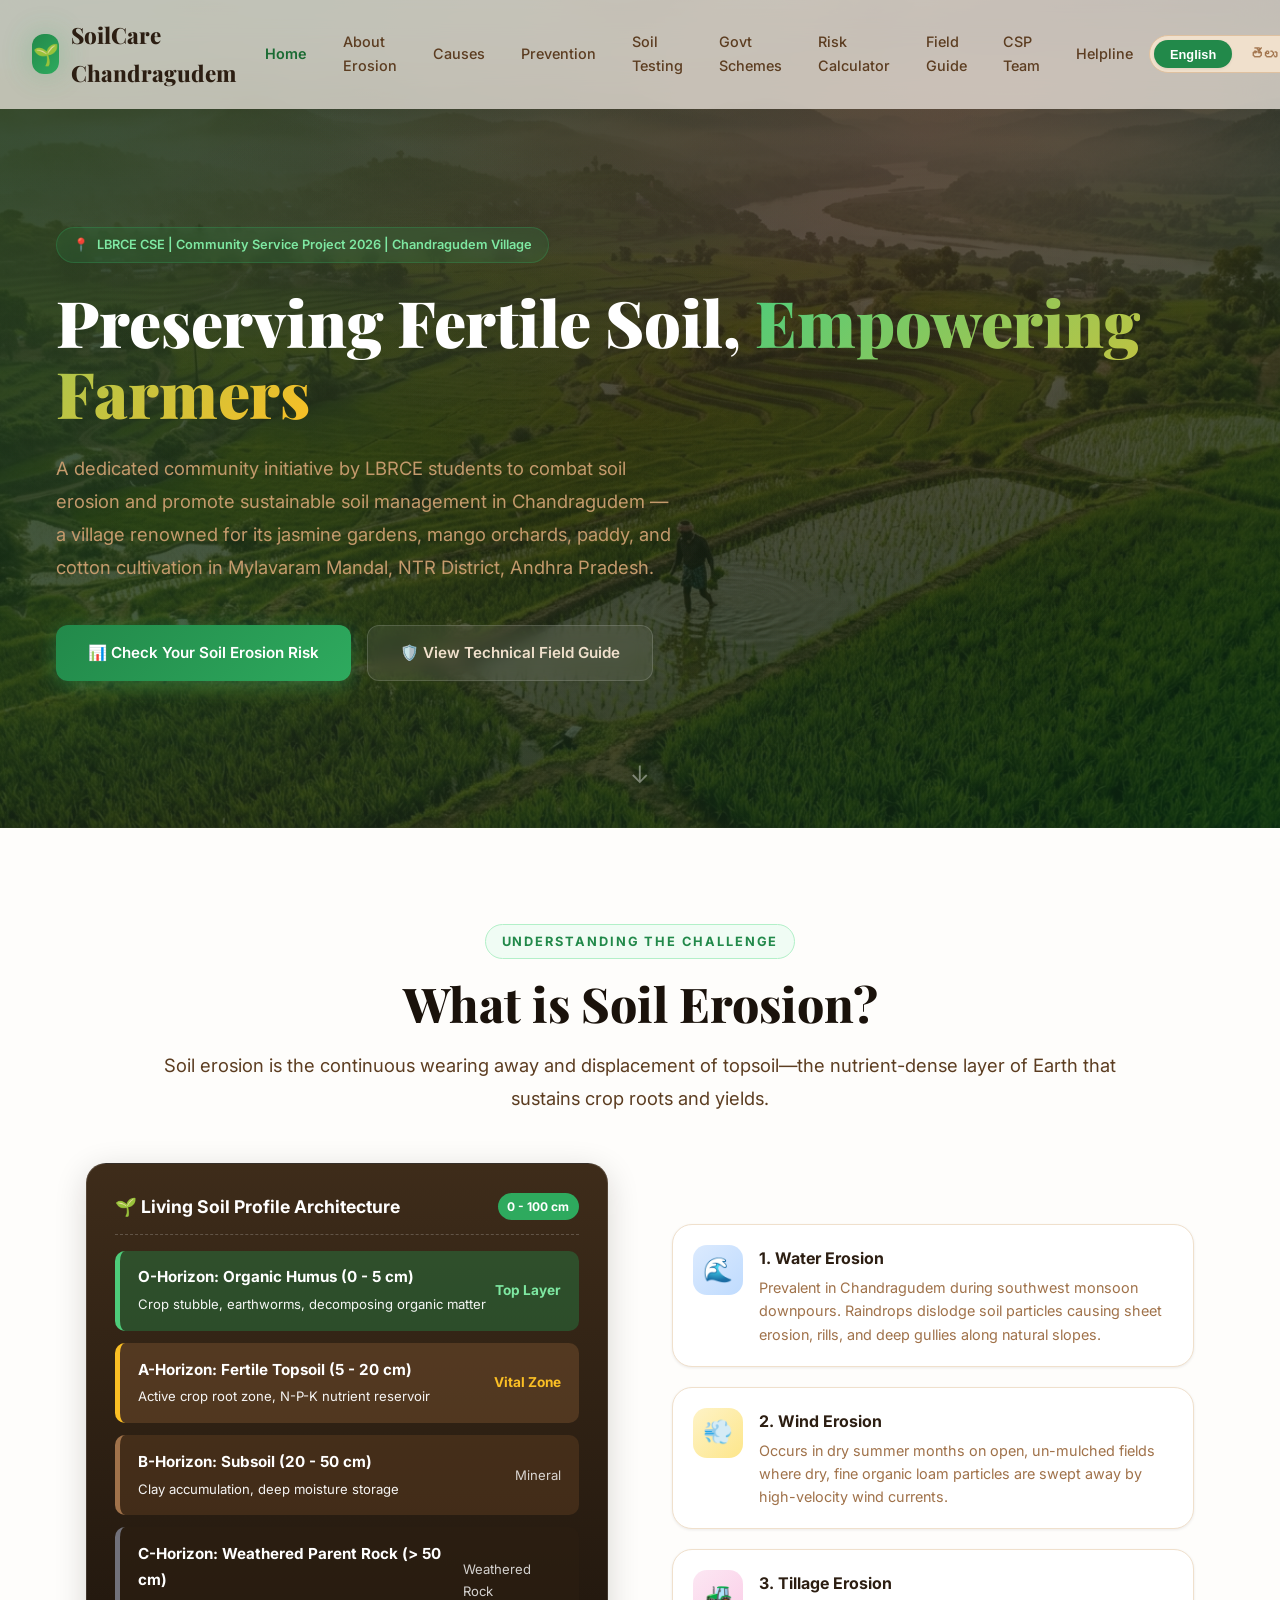
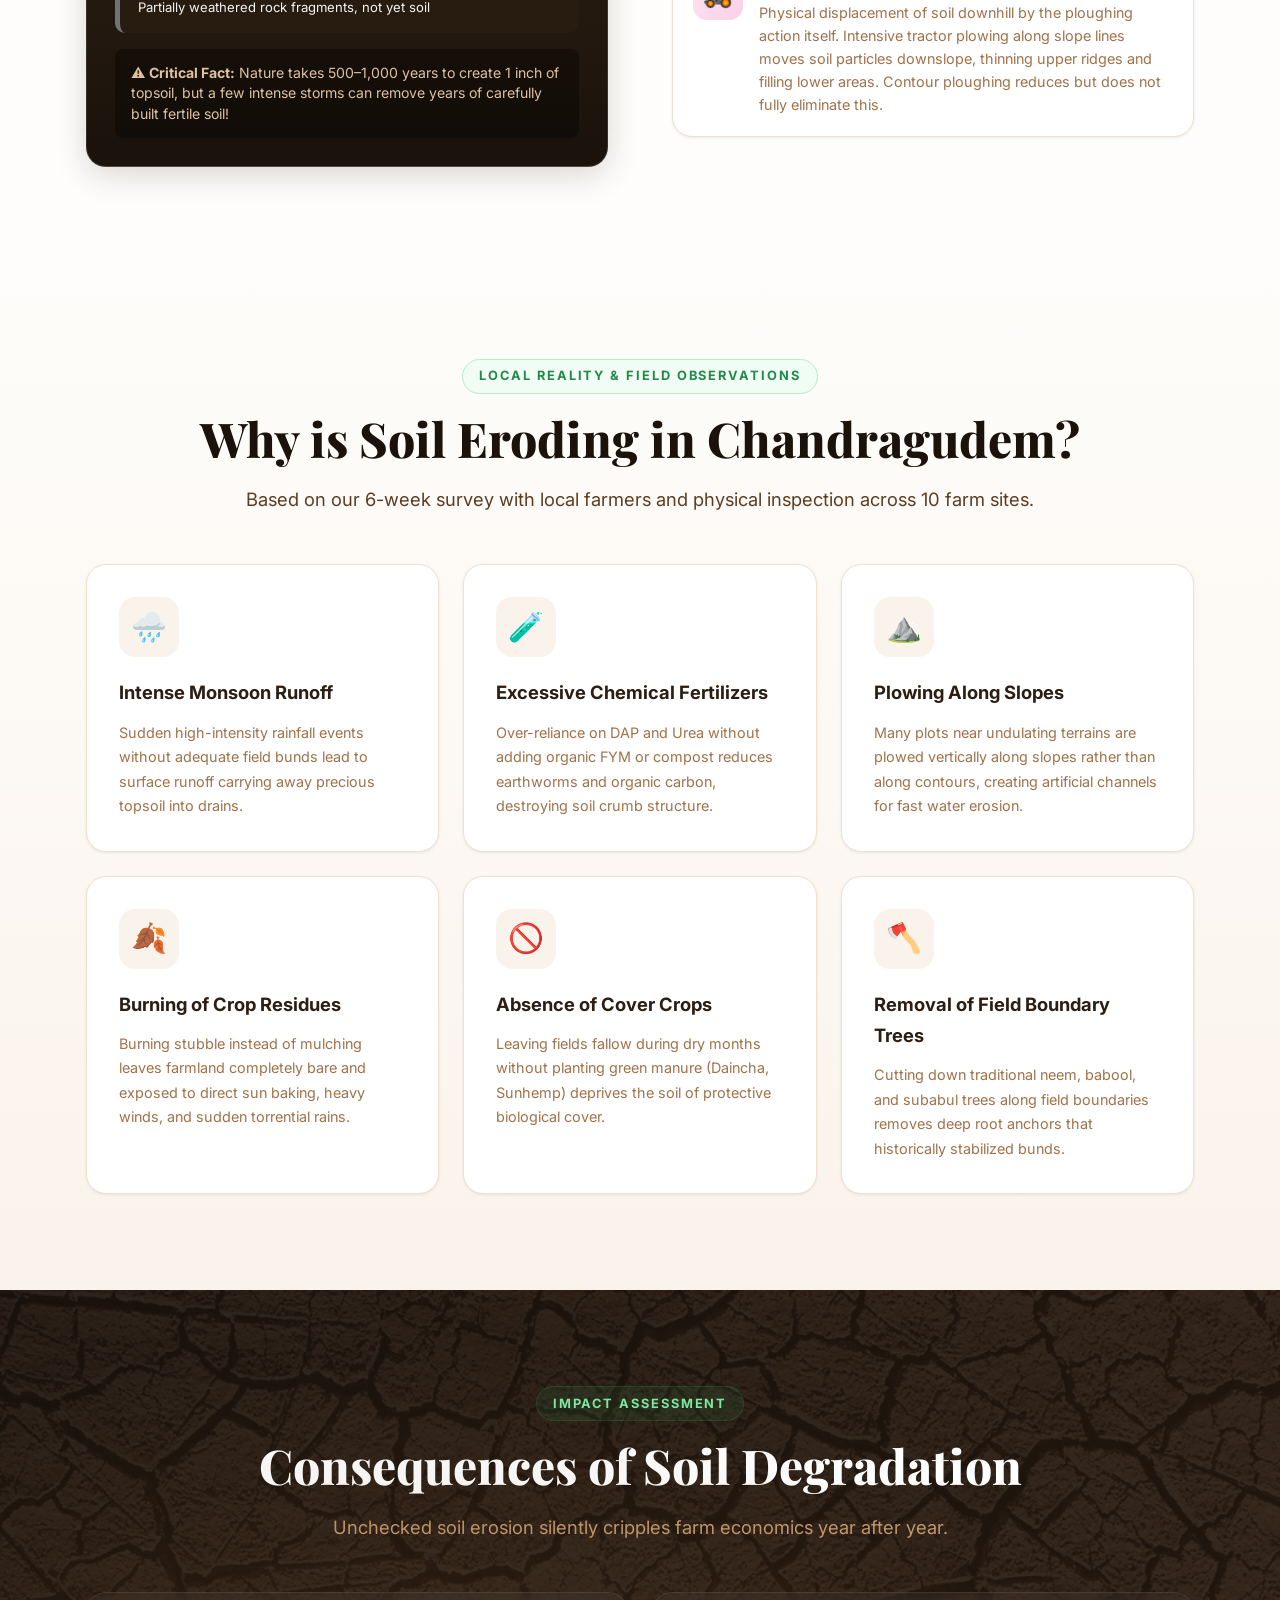
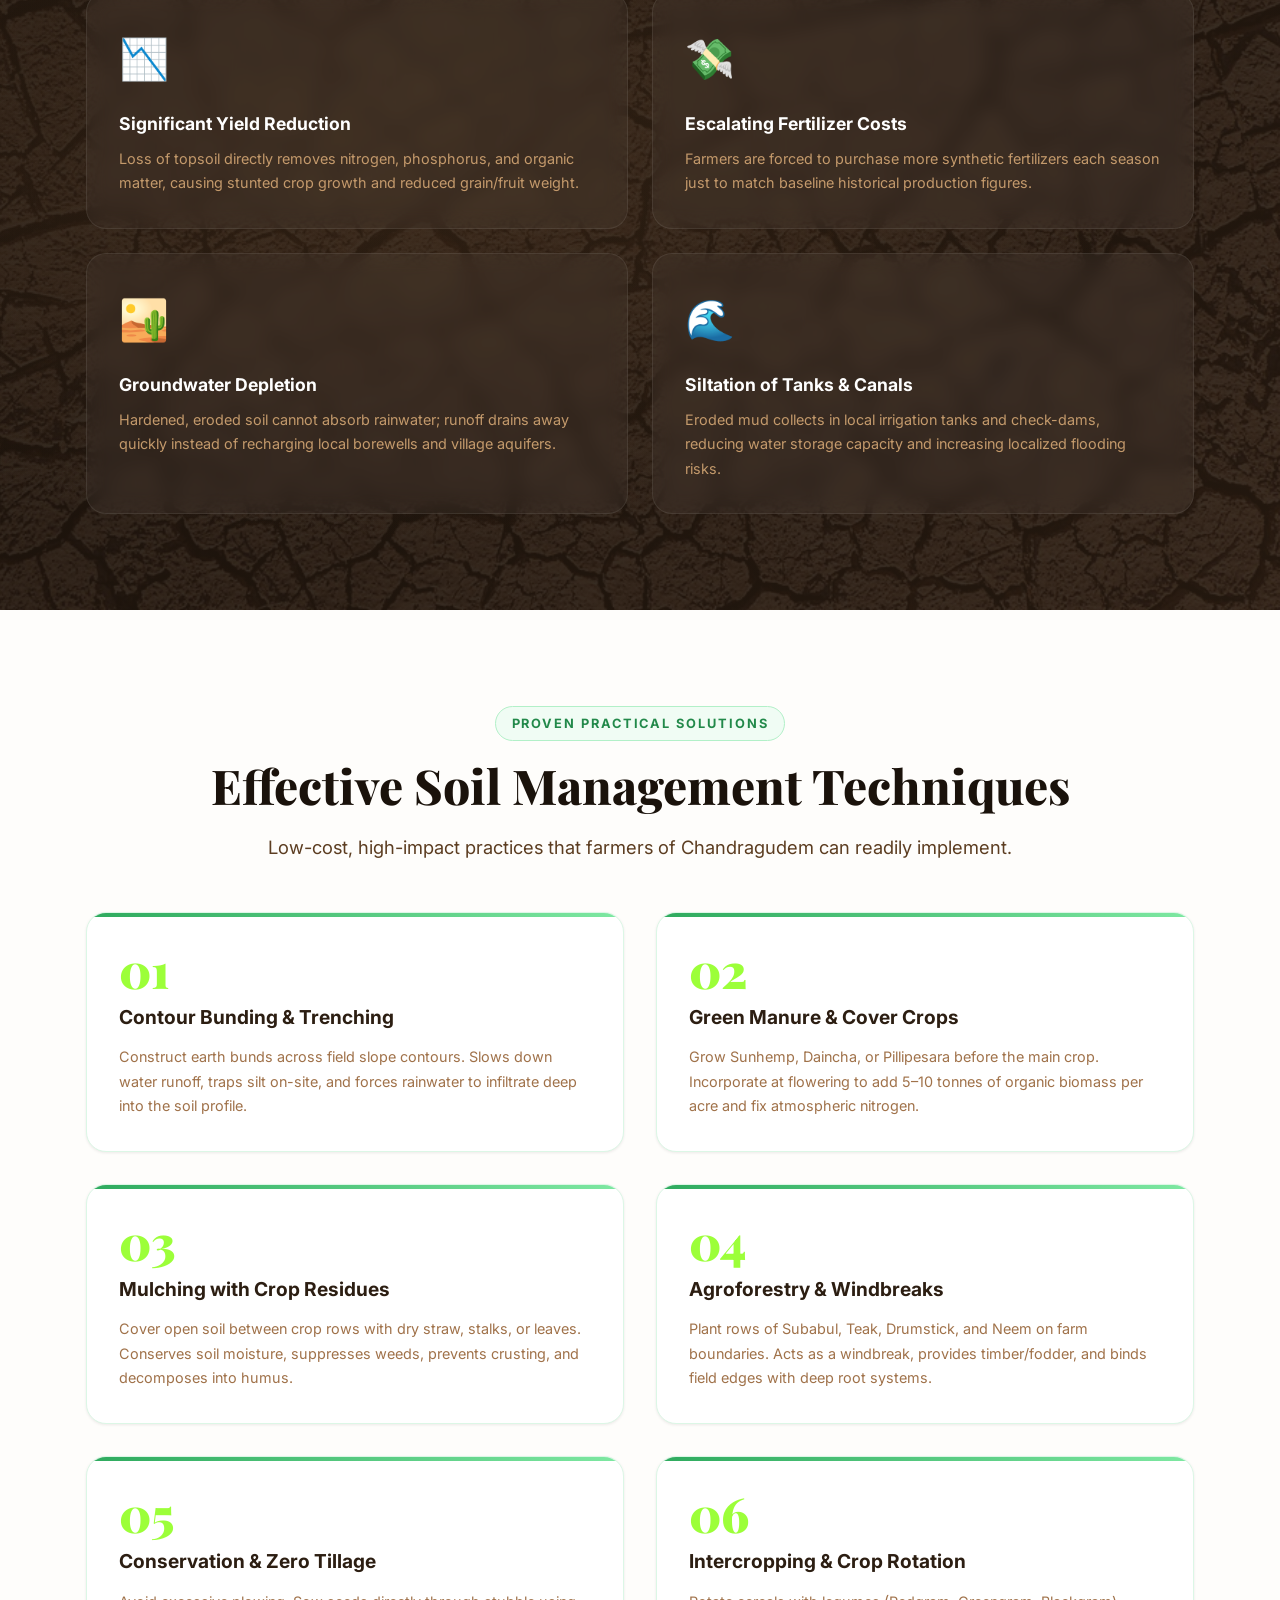
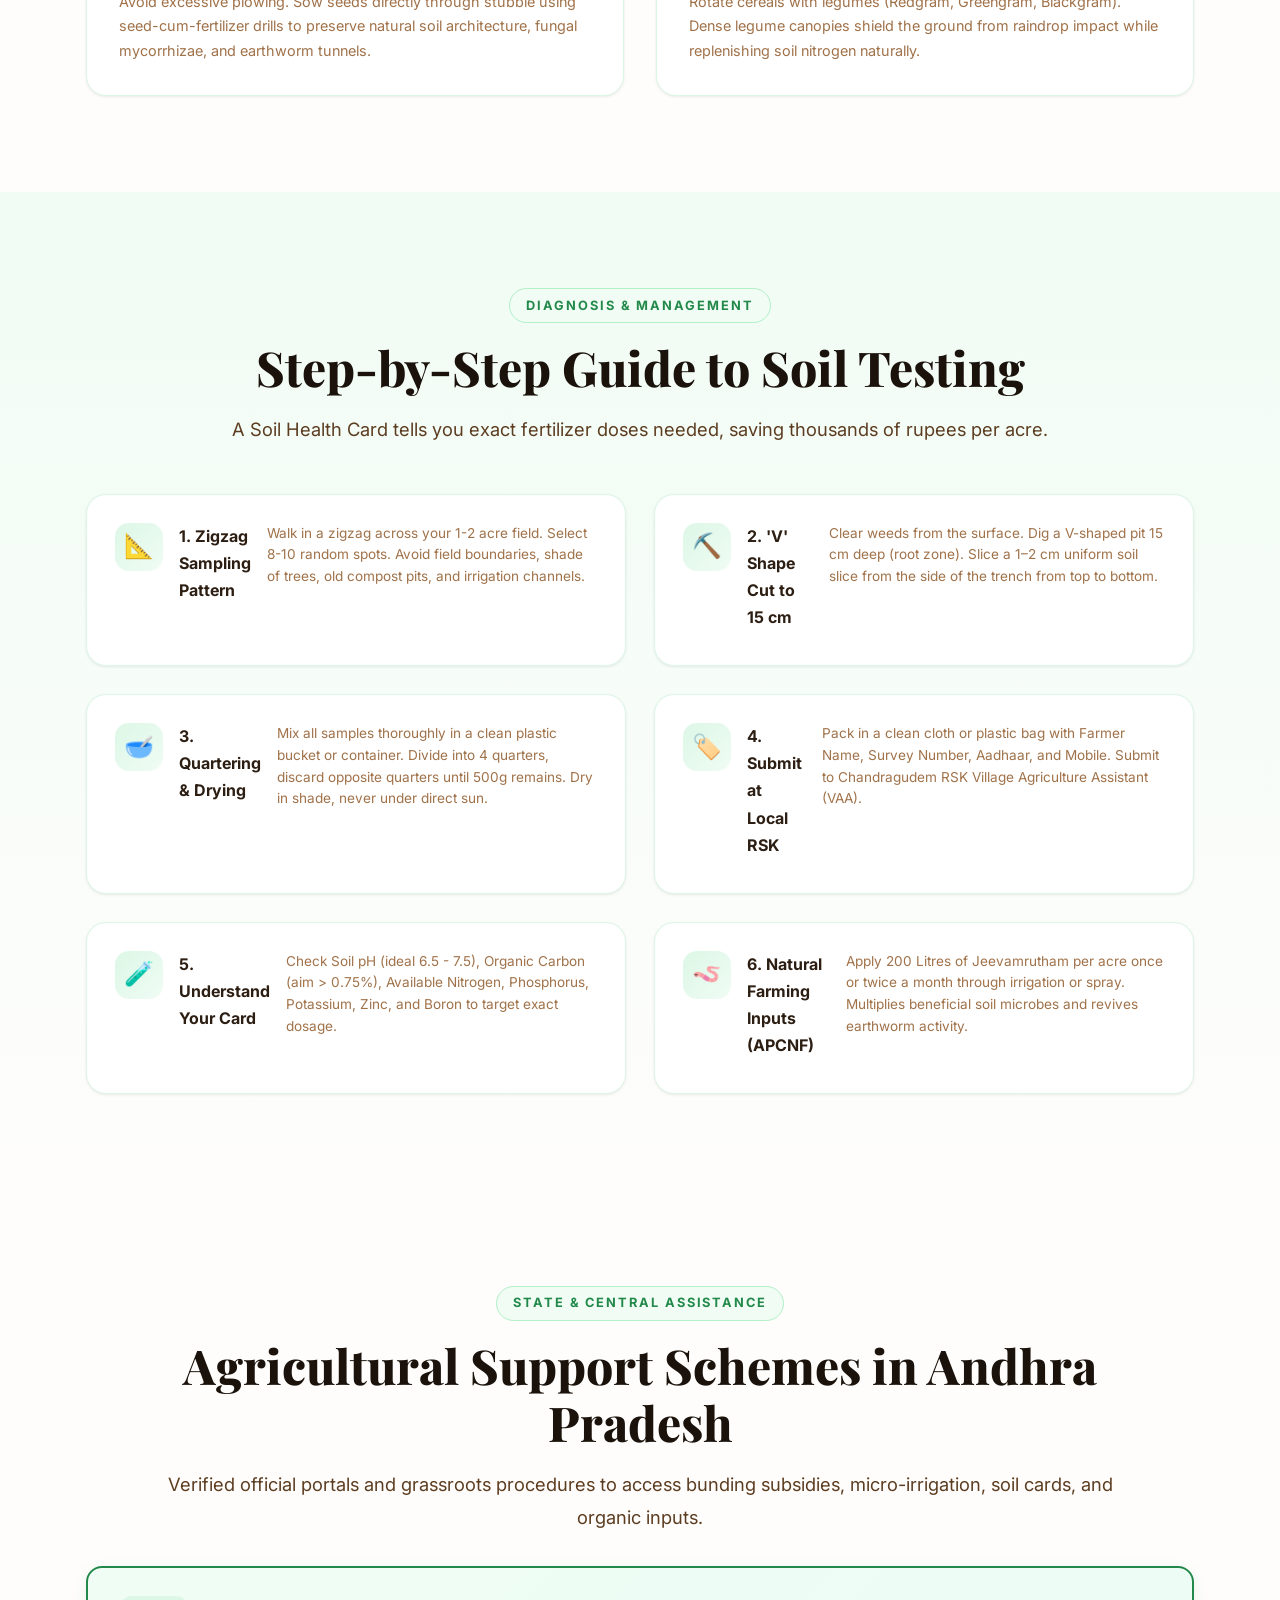
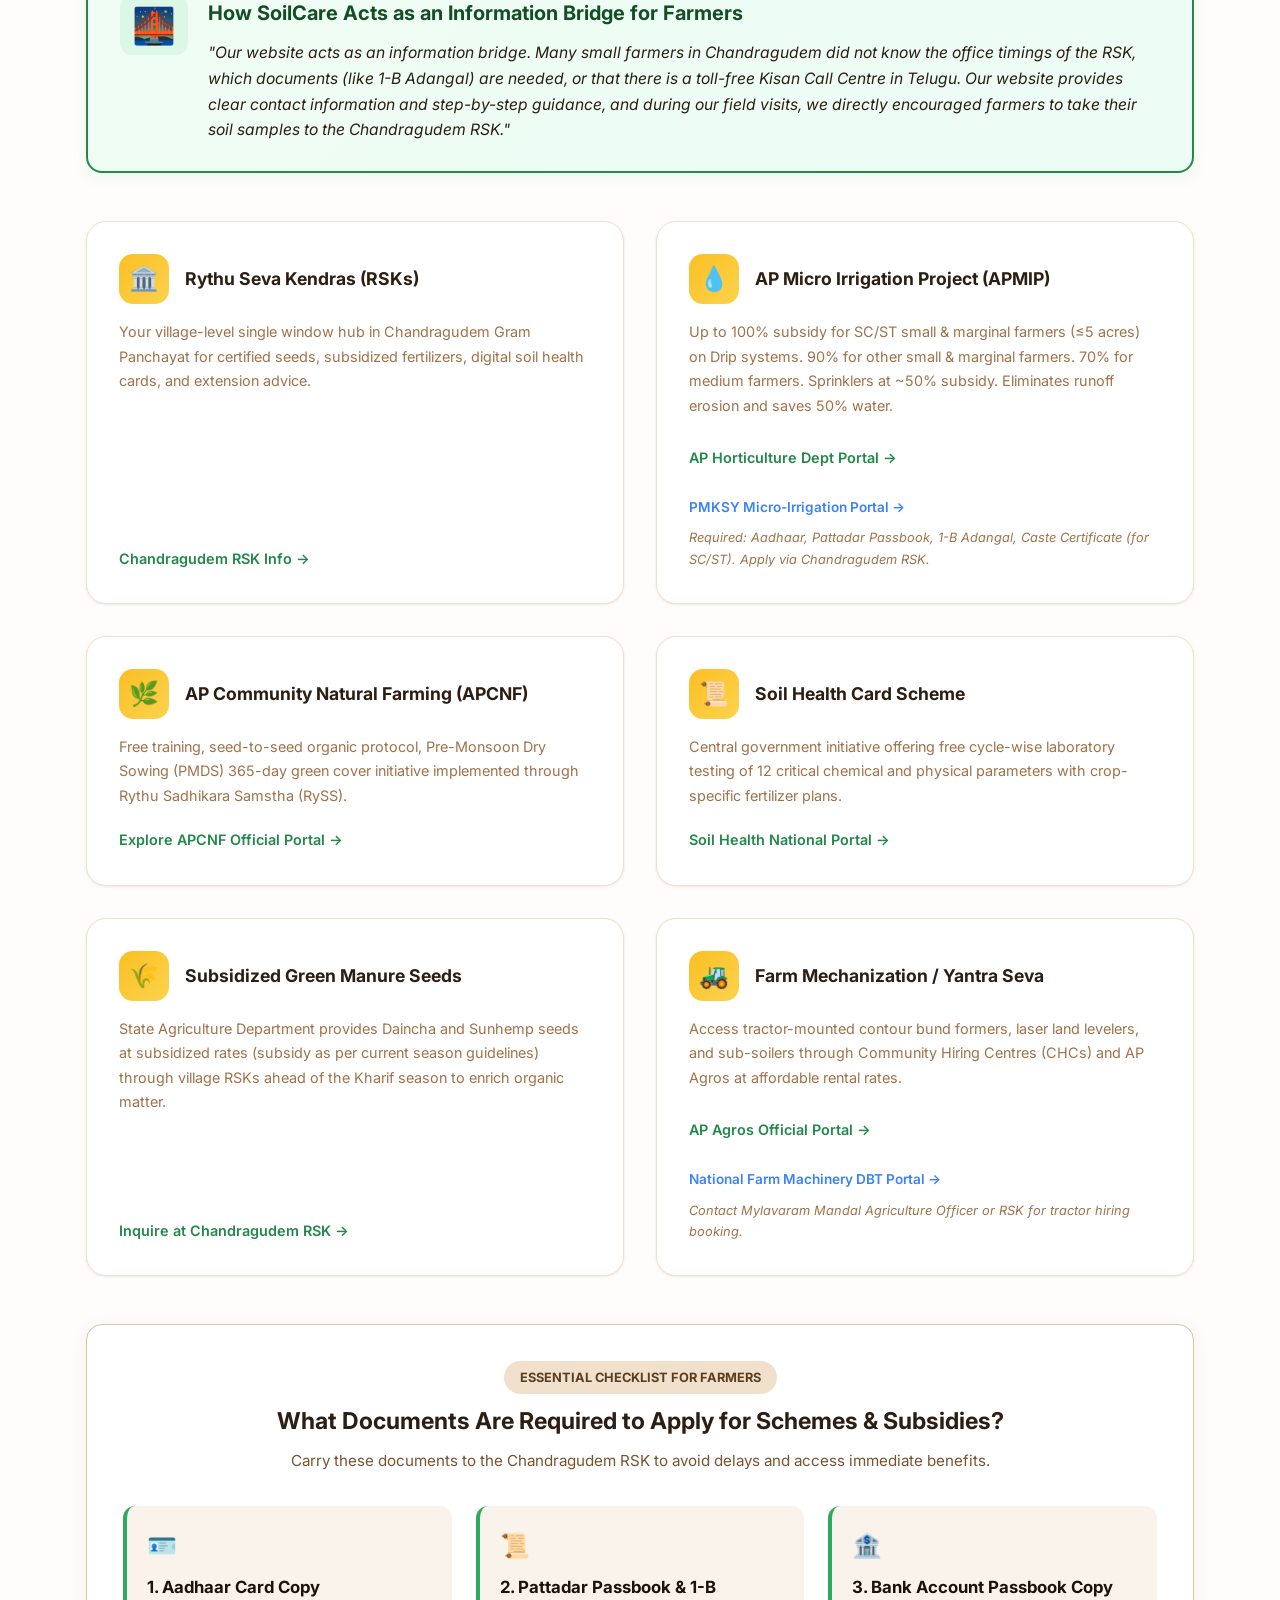
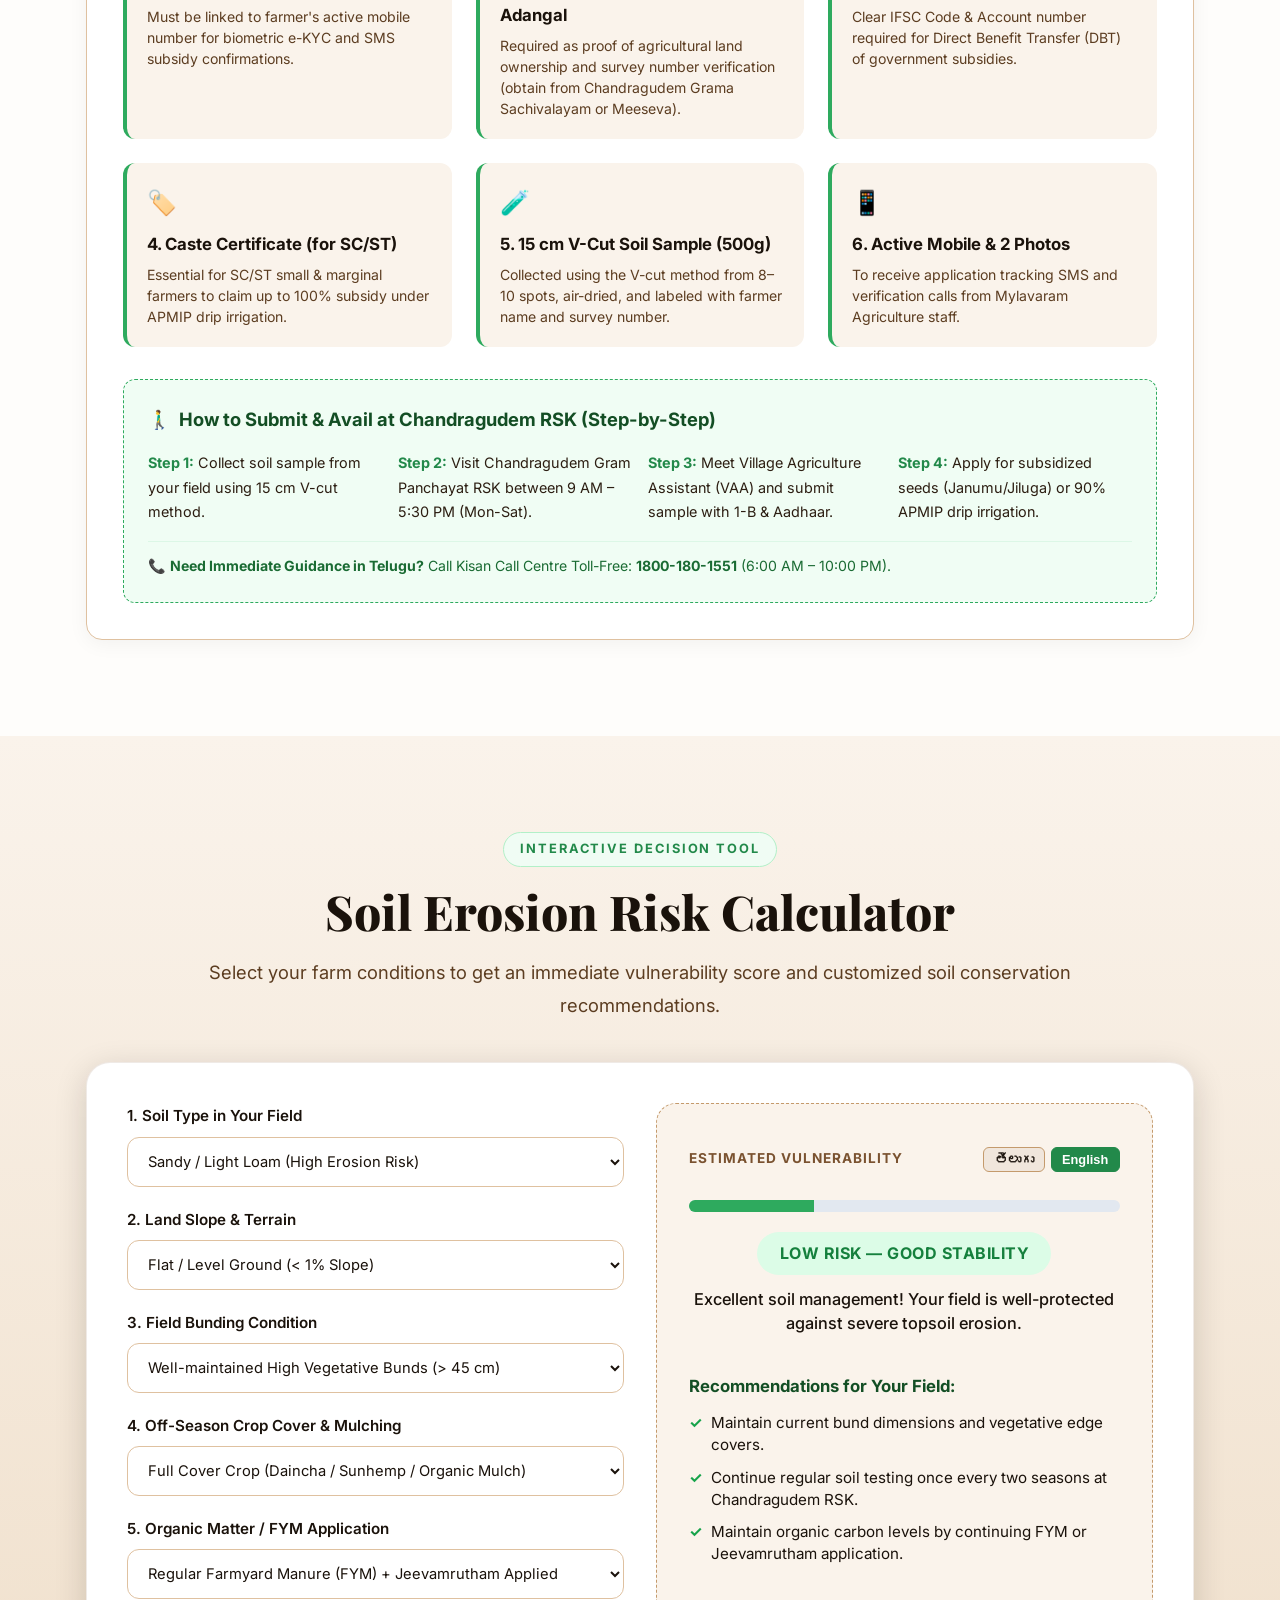
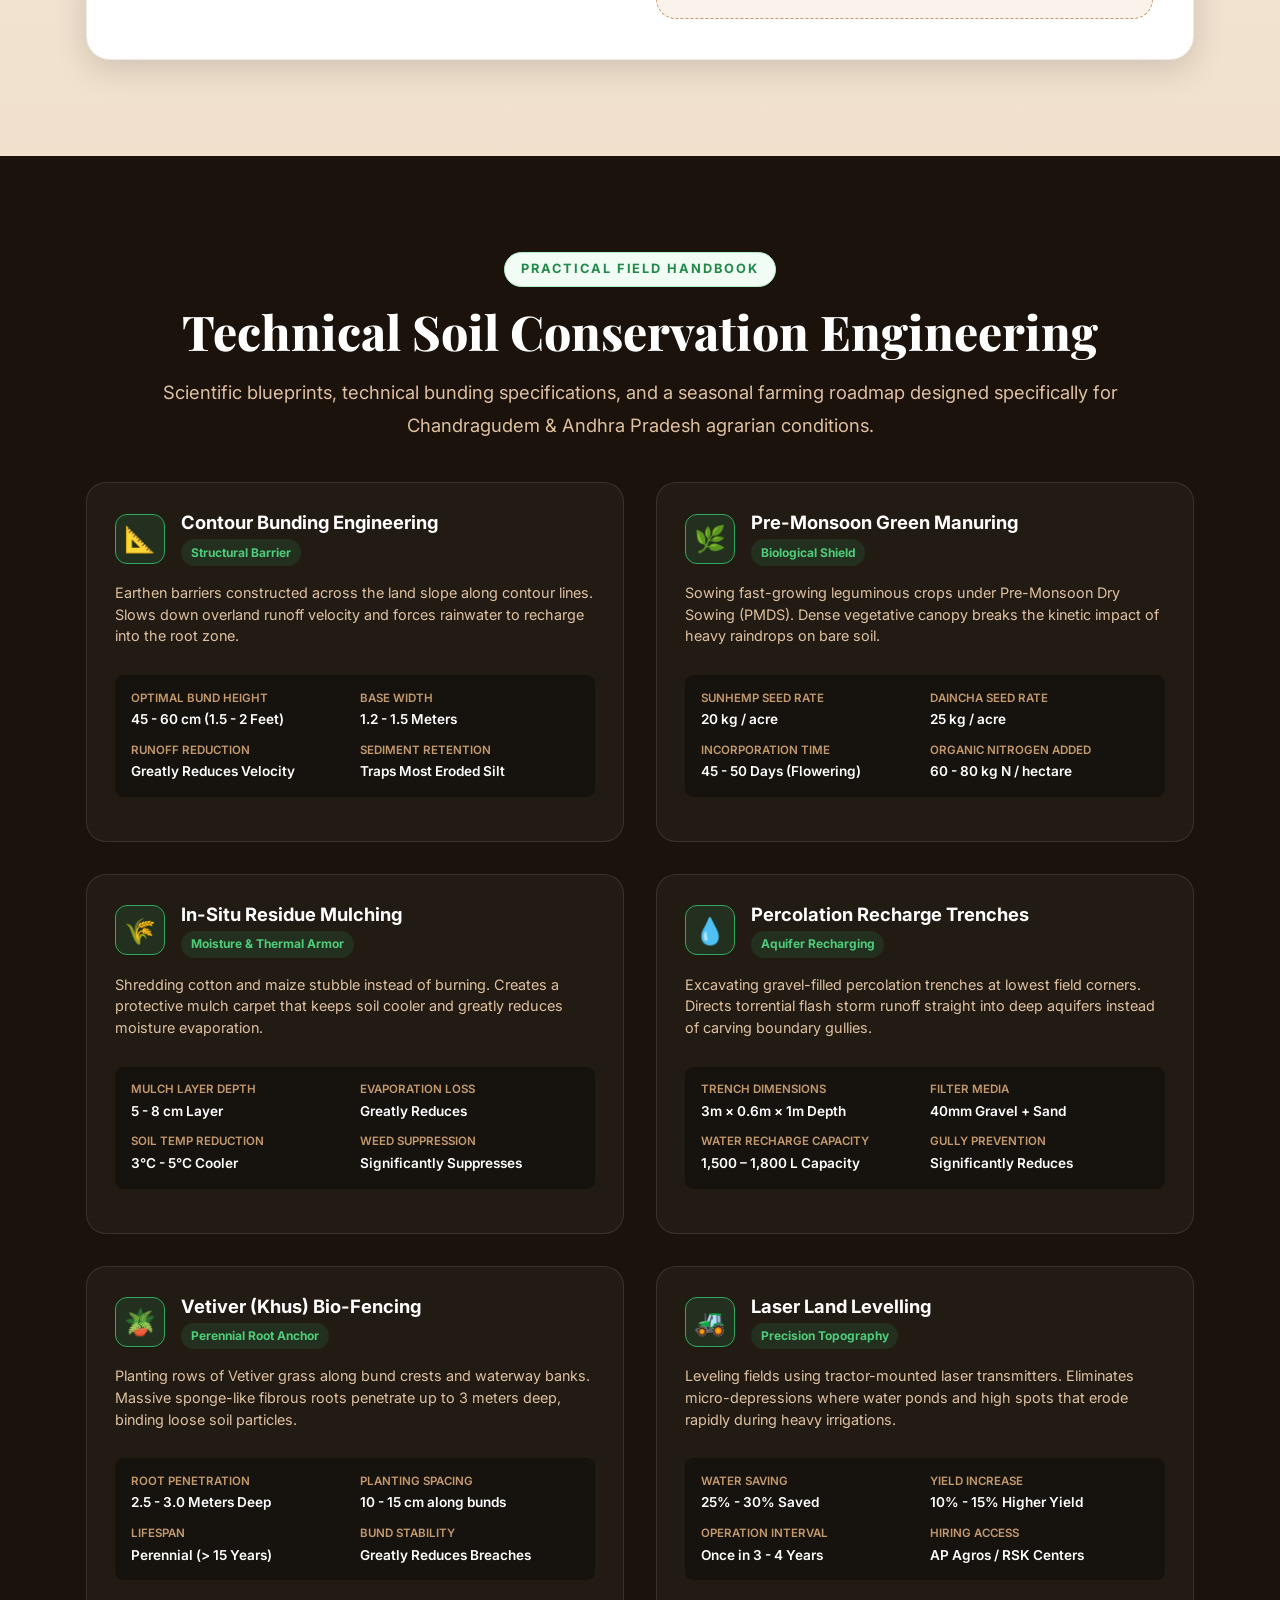
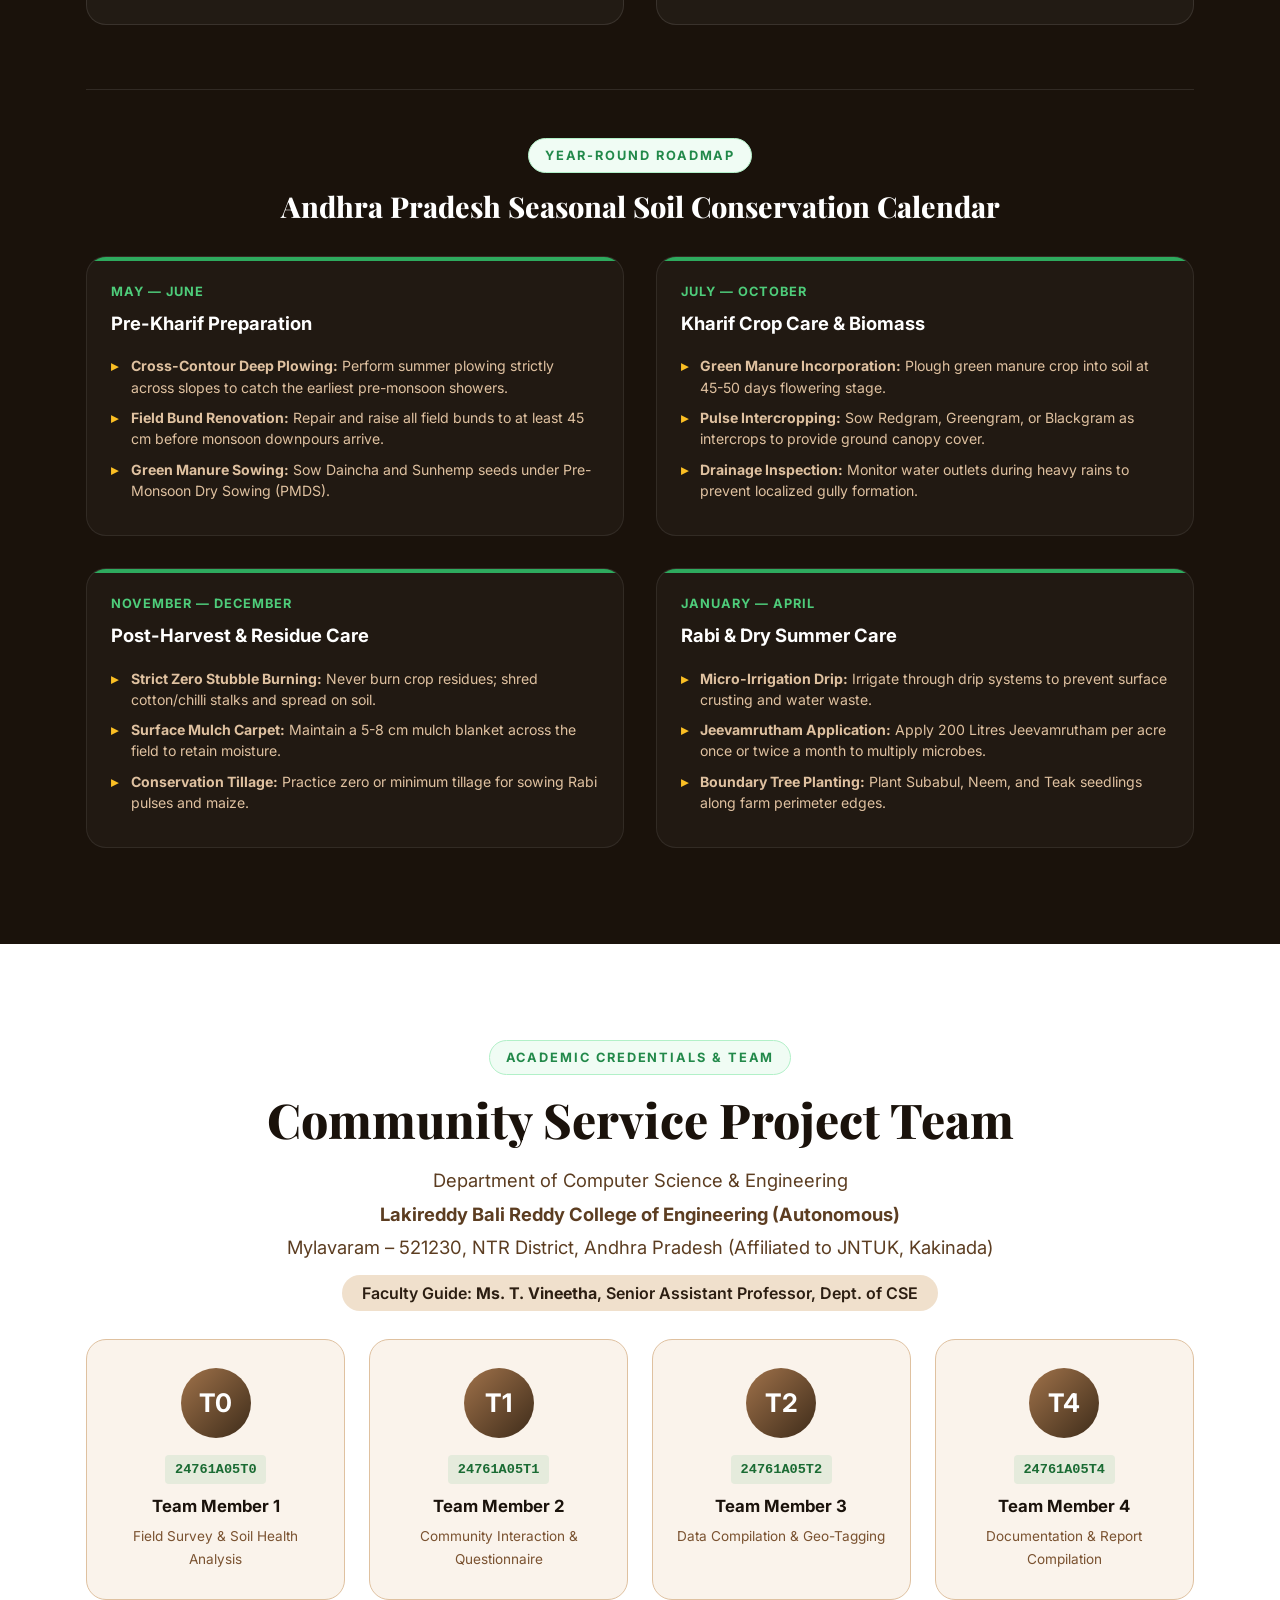
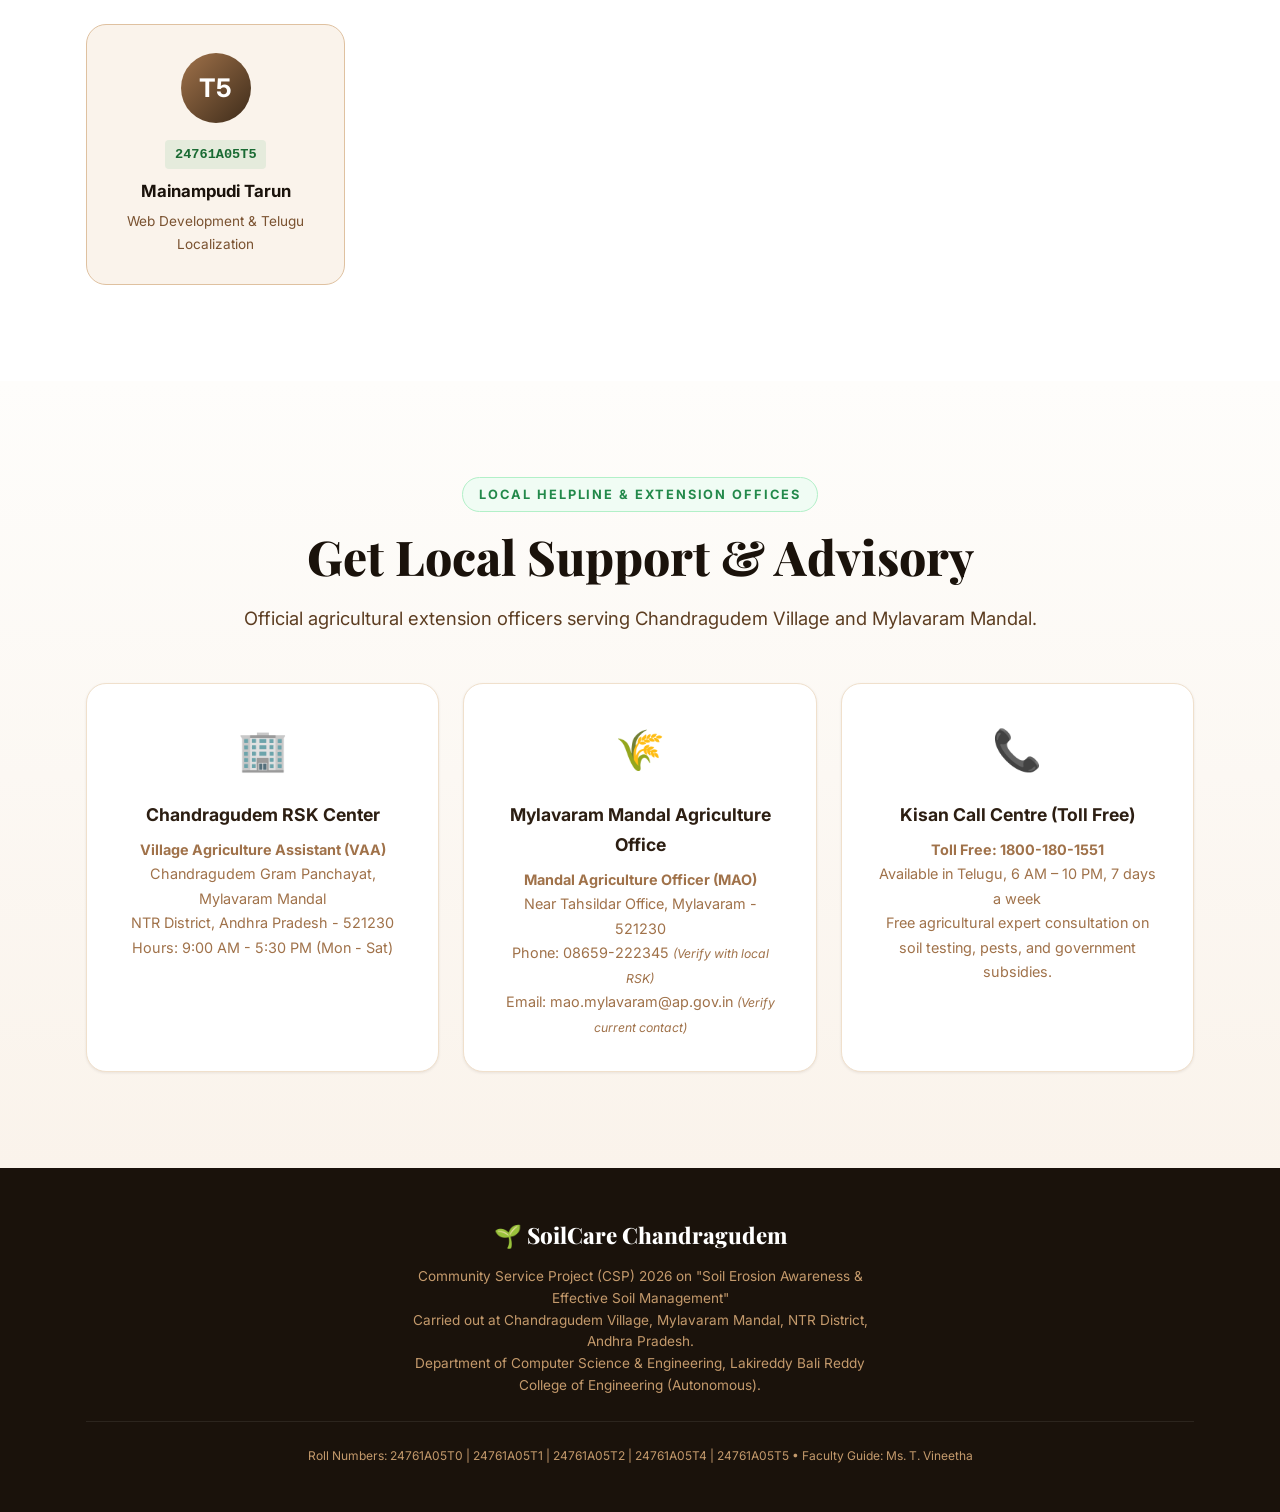
==== commit 3668f2a2: "Add RSK guidance and farmer documents checklist" ====
--- a/website/index.html
+++ b/website/index.html
@@ -291,6 +291,9 @@
           </div>
         </div>
       </div>
+
+      
+
     </div>
   </section>
 
@@ -721,6 +724,23 @@
         </p>
       </div>
 
+      <!-- SoilCare as an Information Bridge Banner -->
+      <div class="bridge-banner" style="background: linear-gradient(135deg, #f0fdf4 0%, #ecfdf5 100%); border: 2px solid #22894a; border-radius: 16px; padding: 1.75rem 2rem; margin: 2rem 0 2.5rem 0; box-shadow: 0 4px 15px rgba(34, 137, 74, 0.08);">
+        <div style="display: flex; align-items: flex-start; gap: 1.25rem;">
+          <div style="font-size: 2.2rem; line-height: 1; flex-shrink: 0; background: #dcf7e6; padding: 0.75rem; border-radius: 12px;">🌉</div>
+          <div>
+            <h3 style="margin: 0 0 0.6rem 0; color: #134e24; font-size: 1.25rem; font-weight: 700;">
+              <span class="en-only">How SoilCare Acts as an Information Bridge for Farmers</span>
+              <span class="te-only">రైతులకు సమాచార వారధిగా 'సాయిల్‌కేర్' వెబ్‌సైట్ పాత్ర</span>
+            </h3>
+            <p style="margin: 0; color: #2c1e12; font-size: 0.98rem; line-height: 1.65; font-style: italic;">
+              <span class="en-only">"Our website acts as an information bridge. Many small farmers in Chandragudem did not know the office timings of the RSK, which documents (like 1-B Adangal) are needed, or that there is a toll-free Kisan Call Centre in Telugu. Our website provides clear contact information and step-by-step guidance, and during our field visits, we directly encouraged farmers to take their soil samples to the Chandragudem RSK."</span>
+              <span class="te-only">"మా వెబ్‌సైట్ రైతులకు మరియు ప్రభుత్వ వ్యవసాయ వ్యవస్థకు మధ్య ఒక సమాచార వారధిగా పనిచేస్తుంది. చంద్రగూడెంలోని చాలా మంది చిన్న రైతులకు రైతు సేవా కేంద్రం (RSK) పనివేళలు, పథకాల సబ్సిడీల కోసం ఏ పత్రాలు (1-B అడంగల్ వంటివి) కావాలో లేదా తెలుగులో ఉచిత కిసాన్ కాల్ సెంటర్ సదుపాయం ఉందని తెలియదు. మా వెబ్‌సైట్ స్పష్టమైన సంప్రదింపు వివరాలు మరియు దశలవారీ మార్గదర్శకత్వాన్ని అందిస్తుంది. మా క్షేత్ర పర్యటనల సమయంలో రైతులు తమ మట్టి నమూనాలను నేరుగా చంద్రగూడెం RSK కి తీసుకెళ్లి పరీక్షించుకోవాలని మేము స్వయంగా మార్గనిర్దేశం చేసాము."</span>
+            </p>
+          </div>
+        </div>
+      </div>
+
       <div class="schemes-grid">
         <div class="scheme-card">
           <div class="scheme-header">
@@ -875,6 +895,140 @@
           </div>
         </div>
       </div>
+
+<!-- Comprehensive Farmer Requirements & Application Guide -->
+      <div class="farmer-requirements-box" style="margin-top: 3rem; background: #ffffff; border: 1px solid #dfc1a0; border-radius: 16px; padding: 2.25rem; box-shadow: 0 4px 20px rgba(0,0,0,0.05);">
+        <div style="text-align: center; margin-bottom: 2rem;">
+          <div style="display: inline-block; background: #f0e0cc; color: #5c3d21; font-weight: 700; font-size: 0.8rem; padding: 0.35rem 1rem; border-radius: 50px; text-transform: uppercase; margin-bottom: 0.5rem;">
+            <span class="en-only">ESSENTIAL CHECKLIST FOR FARMERS</span>
+            <span class="te-only">రైతులు సిద్ధం చేసుకోవాల్సిన పత్రాలు</span>
+          </div>
+          <h3 style="color: #2c1e12; font-size: 1.45rem; font-weight: 700; margin: 0;">
+            <span class="en-only">What Documents Are Required to Apply for Schemes & Subsidies?</span>
+            <span class="te-only">ప్రభుత్వ పథకాలు & సబ్సిడీల కోసం రైతులకు అవసరమైన పత్రాలు ఏవి?</span>
+          </h3>
+          <p style="color: #7a5230; font-size: 0.95rem; margin-top: 0.4rem;">
+            <span class="en-only">Carry these documents to the Chandragudem RSK to avoid delays and access immediate benefits.</span>
+            <span class="te-only">ఎలాంటి ఆటంకాలు లేకుండా సబ్సిడీలు పొందడానికి ఈ క్రింది పత్రాలతో చంద్రగూడెం RSK ని సంప్రదించండి.</span>
+          </p>
+        </div>
+
+        <div style="display: grid; grid-template-columns: repeat(auto-fit, minmax(280px, 1fr)); gap: 1.5rem; margin-bottom: 2rem;">
+          <!-- Doc 1: Aadhaar -->
+          <div style="background: #faf3eb; border-radius: 12px; padding: 1.25rem; border-left: 4px solid #2eaa5e;">
+            <div style="font-size: 1.5rem; margin-bottom: 0.4rem;">🪪</div>
+            <h4 style="margin: 0 0 0.3rem 0; font-size: 1.05rem; color: #1a120b;">
+              <span class="en-only">1. Aadhaar Card Copy</span>
+              <span class="te-only">1. ఆధార్ కార్డు జిరాక్స్</span>
+            </h4>
+            <p style="margin: 0; font-size: 0.88rem; color: #5c3d21; line-height: 1.5;">
+              <span class="en-only">Must be linked to farmer's active mobile number for biometric e-KYC and SMS subsidy confirmations.</span>
+              <span class="te-only">బయోమెట్రిక్ e-KYC మరియు ప్రభుత్వ మెసేజ్‌ల కోసం ఆధార్‌తో మొబైల్ నంబర్ లింక్ అయి ఉండాలి.</span>
+            </p>
+          </div>
+
+          <!-- Doc 2: Pattadar Passbook & 1-B Adangal -->
+          <div style="background: #faf3eb; border-radius: 12px; padding: 1.25rem; border-left: 4px solid #2eaa5e;">
+            <div style="font-size: 1.5rem; margin-bottom: 0.4rem;">📜</div>
+            <h4 style="margin: 0 0 0.3rem 0; font-size: 1.05rem; color: #1a120b;">
+              <span class="en-only">2. Pattadar Passbook & 1-B Adangal</span>
+              <span class="te-only">2. పట్టాదారు పాస్ పుస్తకం & 1-B అడంగల్</span>
+            </h4>
+            <p style="margin: 0; font-size: 0.88rem; color: #5c3d21; line-height: 1.5;">
+              <span class="en-only">Required as proof of agricultural land ownership and survey number verification (obtain from Chandragudem Grama Sachivalayam or Meeseva).</span>
+              <span class="te-only">భూమి యాజమాన్యం మరియు సర్వే నంబర్ ధృవీకరణ కోసం అవసరం (చంద్రగూడెం గ్రామ సచివాలయం లేదా మీసేవలో పొందవచ్చు).</span>
+            </p>
+          </div>
+
+          <!-- Doc 3: Bank Passbook -->
+          <div style="background: #faf3eb; border-radius: 12px; padding: 1.25rem; border-left: 4px solid #2eaa5e;">
+            <div style="font-size: 1.5rem; margin-bottom: 0.4rem;">🏦</div>
+            <h4 style="margin: 0 0 0.3rem 0; font-size: 1.05rem; color: #1a120b;">
+              <span class="en-only">3. Bank Account Passbook Copy</span>
+              <span class="te-only">3. బ్యాంక్ పాస్ పుస్తకం జిరాక్స్</span>
+            </h4>
+            <p style="margin: 0; font-size: 0.88rem; color: #5c3d21; line-height: 1.5;">
+              <span class="en-only">Clear IFSC Code & Account number required for Direct Benefit Transfer (DBT) of government subsidies.</span>
+              <span class="te-only">సబ్సిడీ నగదు నేరుగా ఖాతాలో జమ కావడానికి (DBT) బ్యాంక్ ఖాతా నంబర్ మరియు IFSC కోడ్ స్పష్టంగా ఉండాలి.</span>
+            </p>
+          </div>
+
+          <!-- Doc 4: Caste Certificate -->
+          <div style="background: #faf3eb; border-radius: 12px; padding: 1.25rem; border-left: 4px solid #2eaa5e;">
+            <div style="font-size: 1.5rem; margin-bottom: 0.4rem;">🏷️</div>
+            <h4 style="margin: 0 0 0.3rem 0; font-size: 1.05rem; color: #1a120b;">
+              <span class="en-only">4. Caste Certificate (for SC/ST)</span>
+              <span class="te-only">4. కుల ధృవీకరణ పత్రం (SC/ST లకు)</span>
+            </h4>
+            <p style="margin: 0; font-size: 0.88rem; color: #5c3d21; line-height: 1.5;">
+              <span class="en-only">Essential for SC/ST small & marginal farmers to claim up to 100% subsidy under APMIP drip irrigation.</span>
+              <span class="te-only">ఎస్సీ/ఎస్టీ రైతులకు APMIP కింద డ్రిప్ వ్యవస్థలపై 100% గరిష్ట సబ్సిడీ పొందడానికి తప్పనిసరి.</span>
+            </p>
+          </div>
+
+          <!-- Doc 5: Soil Sample -->
+          <div style="background: #faf3eb; border-radius: 12px; padding: 1.25rem; border-left: 4px solid #2eaa5e;">
+            <div style="font-size: 1.5rem; margin-bottom: 0.4rem;">🧪</div>
+            <h4 style="margin: 0 0 0.3rem 0; font-size: 1.05rem; color: #1a120b;">
+              <span class="en-only">5. 15 cm V-Cut Soil Sample (500g)</span>
+              <span class="te-only">5. 15 సెం.మీ V-కట్ మట్టి నమూనా (500 గ్రా.)</span>
+            </h4>
+            <p style="margin: 0; font-size: 0.88rem; color: #5c3d21; line-height: 1.5;">
+              <span class="en-only">Collected using the V-cut method from 8–10 spots, air-dried, and labeled with farmer name and survey number.</span>
+              <span class="te-only">పొలంలో 8-10 చోట్ల V-ఆకారంలో సేకరించి, నీడలో ఆరబెట్టి, రైతు పేరు, సర్వే నంబర్ రాసిన కవరులో ఇవ్వాలి.</span>
+            </p>
+          </div>
+
+          <!-- Doc 6: Photos & Mobile -->
+          <div style="background: #faf3eb; border-radius: 12px; padding: 1.25rem; border-left: 4px solid #2eaa5e;">
+            <div style="font-size: 1.5rem; margin-bottom: 0.4rem;">📱</div>
+            <h4 style="margin: 0 0 0.3rem 0; font-size: 1.05rem; color: #1a120b;">
+              <span class="en-only">6. Active Mobile & 2 Photos</span>
+              <span class="te-only">6. చలామణిలో ఉన్న మొబైల్ & 2 ఫోటోలు</span>
+            </h4>
+            <p style="margin: 0; font-size: 0.88rem; color: #5c3d21; line-height: 1.5;">
+              <span class="en-only">To receive application tracking SMS and verification calls from Mylavaram Agriculture staff.</span>
+              <span class="te-only">దరఖాస్తు పురోగతిని తెలుసుకోవడానికి మరియు అధికారుల సమాచారం అందుకోవడానికి అవసరం.</span>
+            </p>
+          </div>
+        </div>
+
+        <!-- Step-by-Step Procedure Guide -->
+        <div style="background: #f0fdf4; border: 1px dashed #2eaa5e; border-radius: 12px; padding: 1.5rem;">
+          <h4 style="margin: 0 0 1rem 0; color: #134e24; font-size: 1.15rem; font-weight: 700; display: flex; align-items: center; gap: 0.5rem;">
+            <span>🚶‍♂️</span>
+            <span class="en-only">How to Submit & Avail at Chandragudem RSK (Step-by-Step)</span>
+            <span class="te-only">చంద్రగూడెం RSK లో ఎలా దరఖాస్తు చేసుకోవాలి (సులభమైన విధానం)</span>
+          </h4>
+          <div style="display: grid; grid-template-columns: repeat(auto-fit, minmax(220px, 1fr)); gap: 1rem;">
+            <div style="font-size: 0.9rem; color: #2c1e12;">
+              <strong style="color: #22894a;">Step 1:</strong>
+              <span class="en-only"> Collect soil sample from your field using 15 cm V-cut method.</span>
+              <span class="te-only"> మీ పొలంలో 15 సెం.మీ V-కట్ పద్ధతిలో మట్టి నమూనా తీయండి.</span>
+            </div>
+            <div style="font-size: 0.9rem; color: #2c1e12;">
+              <strong style="color: #22894a;">Step 2:</strong>
+              <span class="en-only"> Visit Chandragudem Gram Panchayat RSK between 9 AM – 5:30 PM (Mon-Sat).</span>
+              <span class="te-only"> సోమ-శని ఉదయం 9 నుండి సాయంత్రం 5:30 లోపు సచివాలయంలోని RSK కి వెళ్లండి.</span>
+            </div>
+            <div style="font-size: 0.9rem; color: #2c1e12;">
+              <strong style="color: #22894a;">Step 3:</strong>
+              <span class="en-only"> Meet Village Agriculture Assistant (VAA) and submit sample with 1-B & Aadhaar.</span>
+              <span class="te-only"> వ్యవసాయ సహాయకుడిని (VAA) కలిసి ఆధార్, 1-B నకలుతో మట్టి నమూనా ఇవ్వండి.</span>
+            </div>
+            <div style="font-size: 0.9rem; color: #2c1e12;">
+              <strong style="color: #22894a;">Step 4:</strong>
+              <span class="en-only"> Apply for subsidized seeds (Janumu/Jiluga) or 90% APMIP drip irrigation.</span>
+              <span class="te-only"> రాయితీ పచ్చిరొట్ట విత్తనాలు లేదా 90% డ్రిప్ సబ్సిడీ కోసం నమోదు చేసుకోండి.</span>
+            </div>
+          </div>
+          <div style="margin-top: 1rem; padding-top: 0.75rem; border-top: 1px solid #dcf7e6; font-size: 0.88rem; color: #1a6b33;">
+            📞 <span class="en-only"><strong>Need Immediate Guidance in Telugu?</strong> Call Kisan Call Centre Toll-Free: <strong>1800-180-1551</strong> (6:00 AM – 10:00 PM).</span>
+            <span class="te-only"><strong>తెలుగులో తక్షణ ఉచిత సలహాల కోసం:</strong> కిసాన్ కాల్ సెంటర్ టోల్ ఫ్రీ నంబర్: <strong>1800-180-1551</strong> కి కాల్ చేయండి (ఉదయం 6 నుండి రాత్రి 10 వరకు).</span>
+          </div>
+        </div>
+      </div>
+
     </div>
   </section>
 
@@ -1582,7 +1736,7 @@
         <div style="margin-top: 1rem;">
           <span
             style="background: var(--clr-soil-100); padding: 0.5rem 1.25rem; border-radius: 999px; font-weight: 600; color: var(--clr-soil-800);">
-            <span class="en-only">Faculty Guide: <strong>Ms. T. Vineetha</strong>, Assistant Professor, Dept. of
+            <span class="en-only">Faculty Guide: <strong>Ms. T. Vineetha</strong>, Senior Assistant Professor, Dept. of
               CSE</span>
             <span class="te-only">గైడ్: <strong>శ్రీమతి టి. వినీత</strong>, అసిస్టెంట్ ప్రొఫెసర్, సి.ఎస్.ఇ విభాగం</span>
           </span>
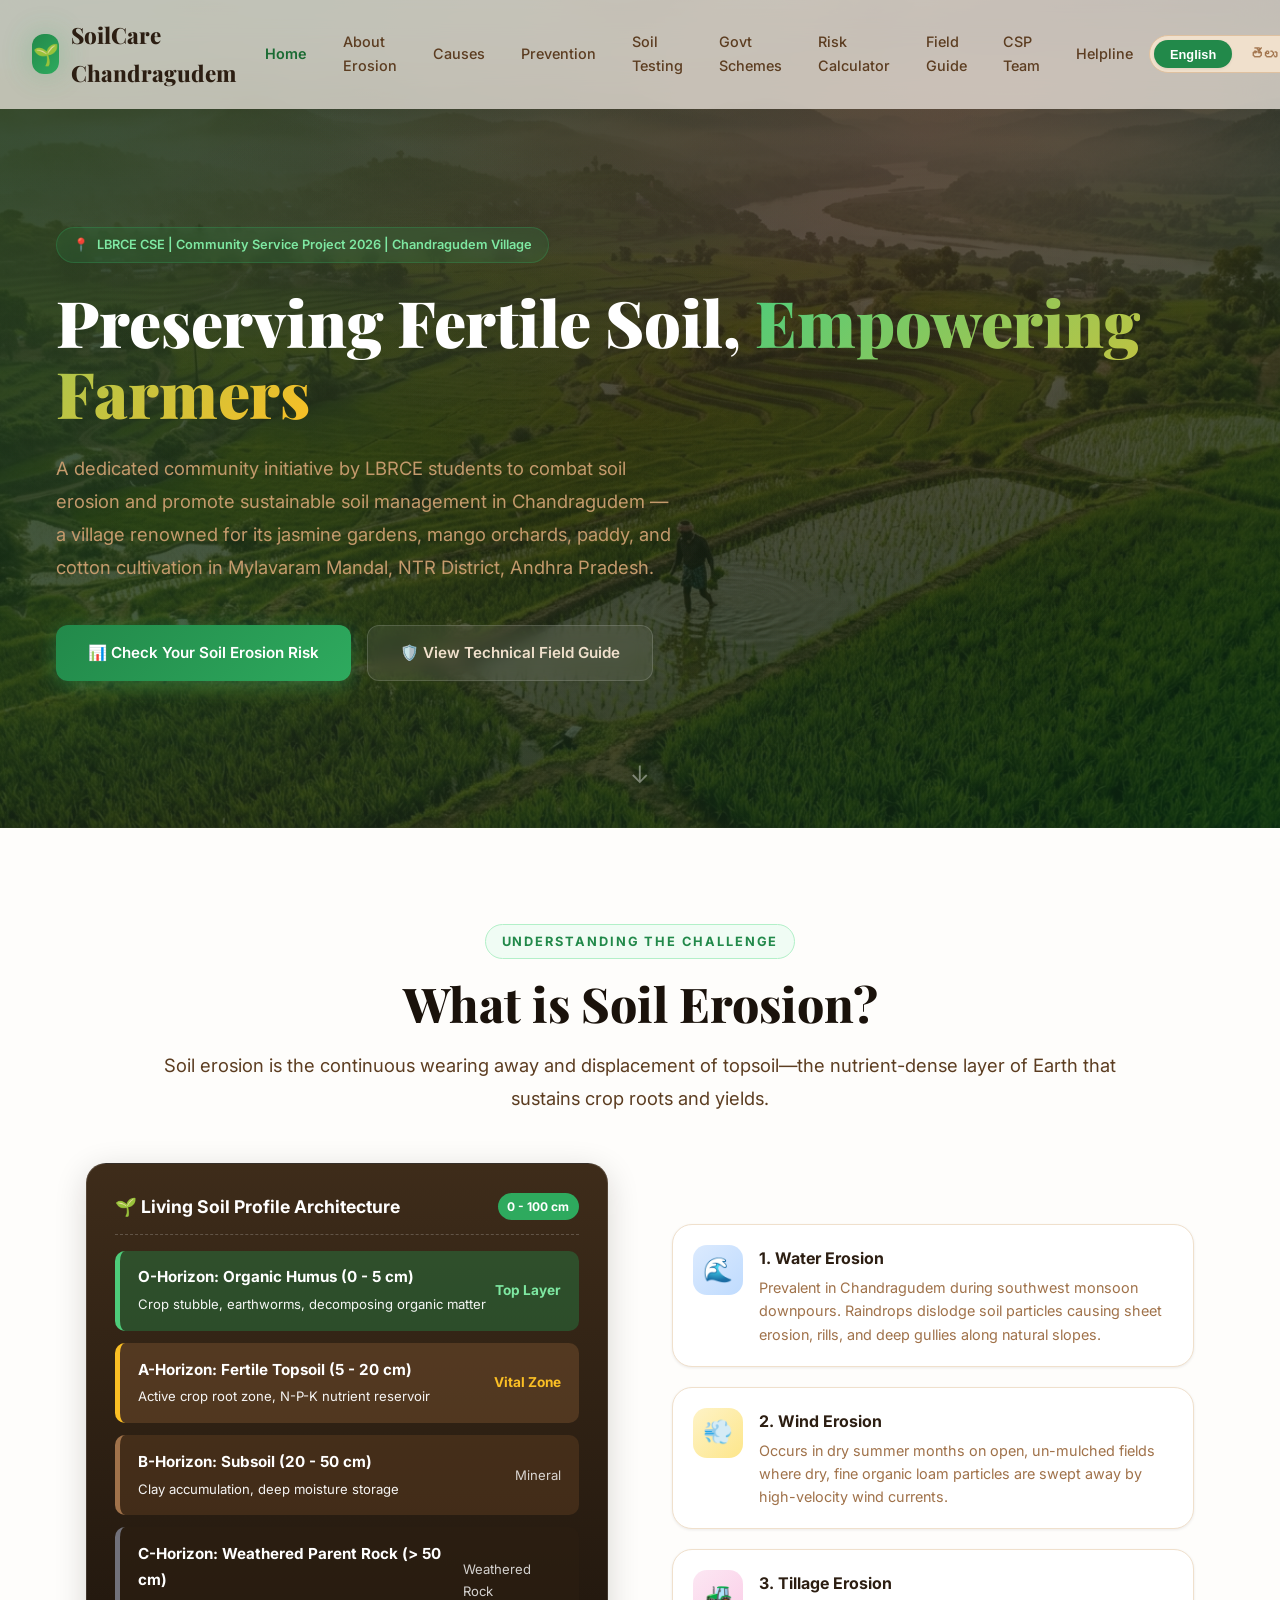
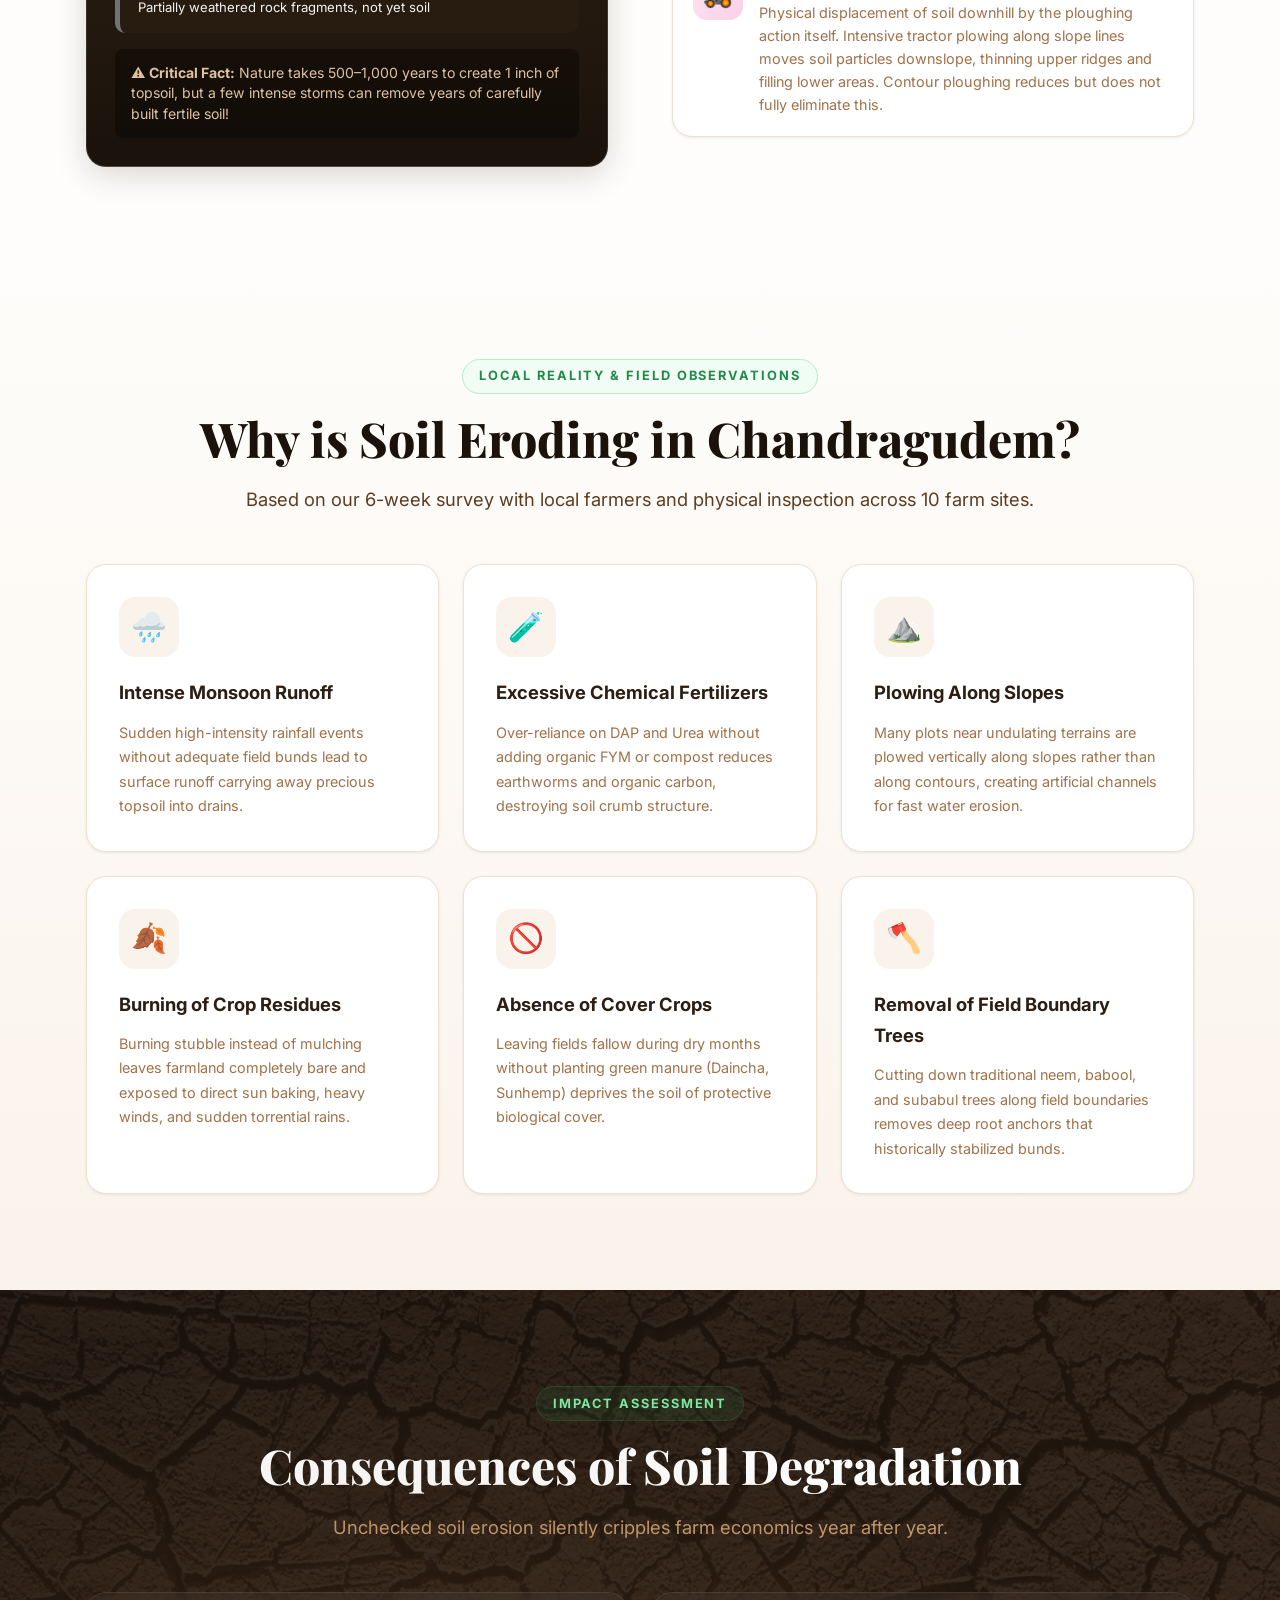
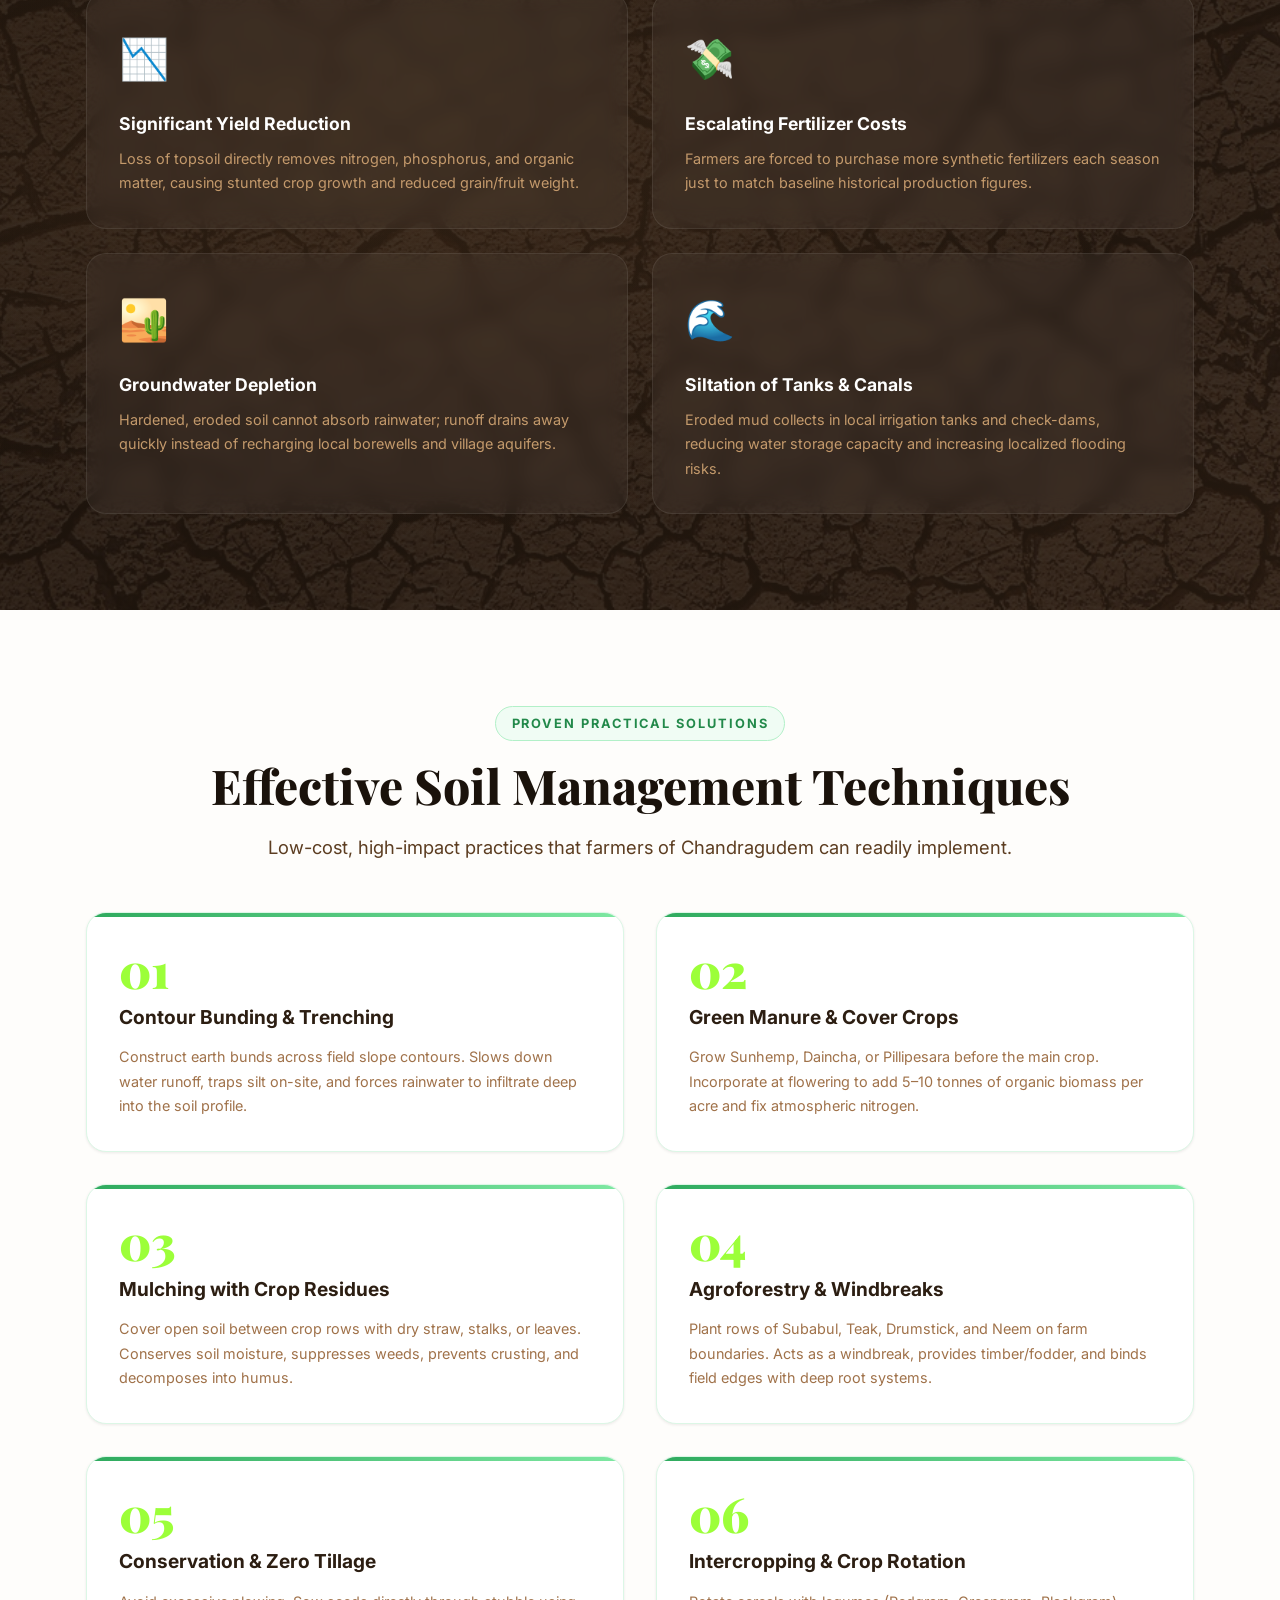
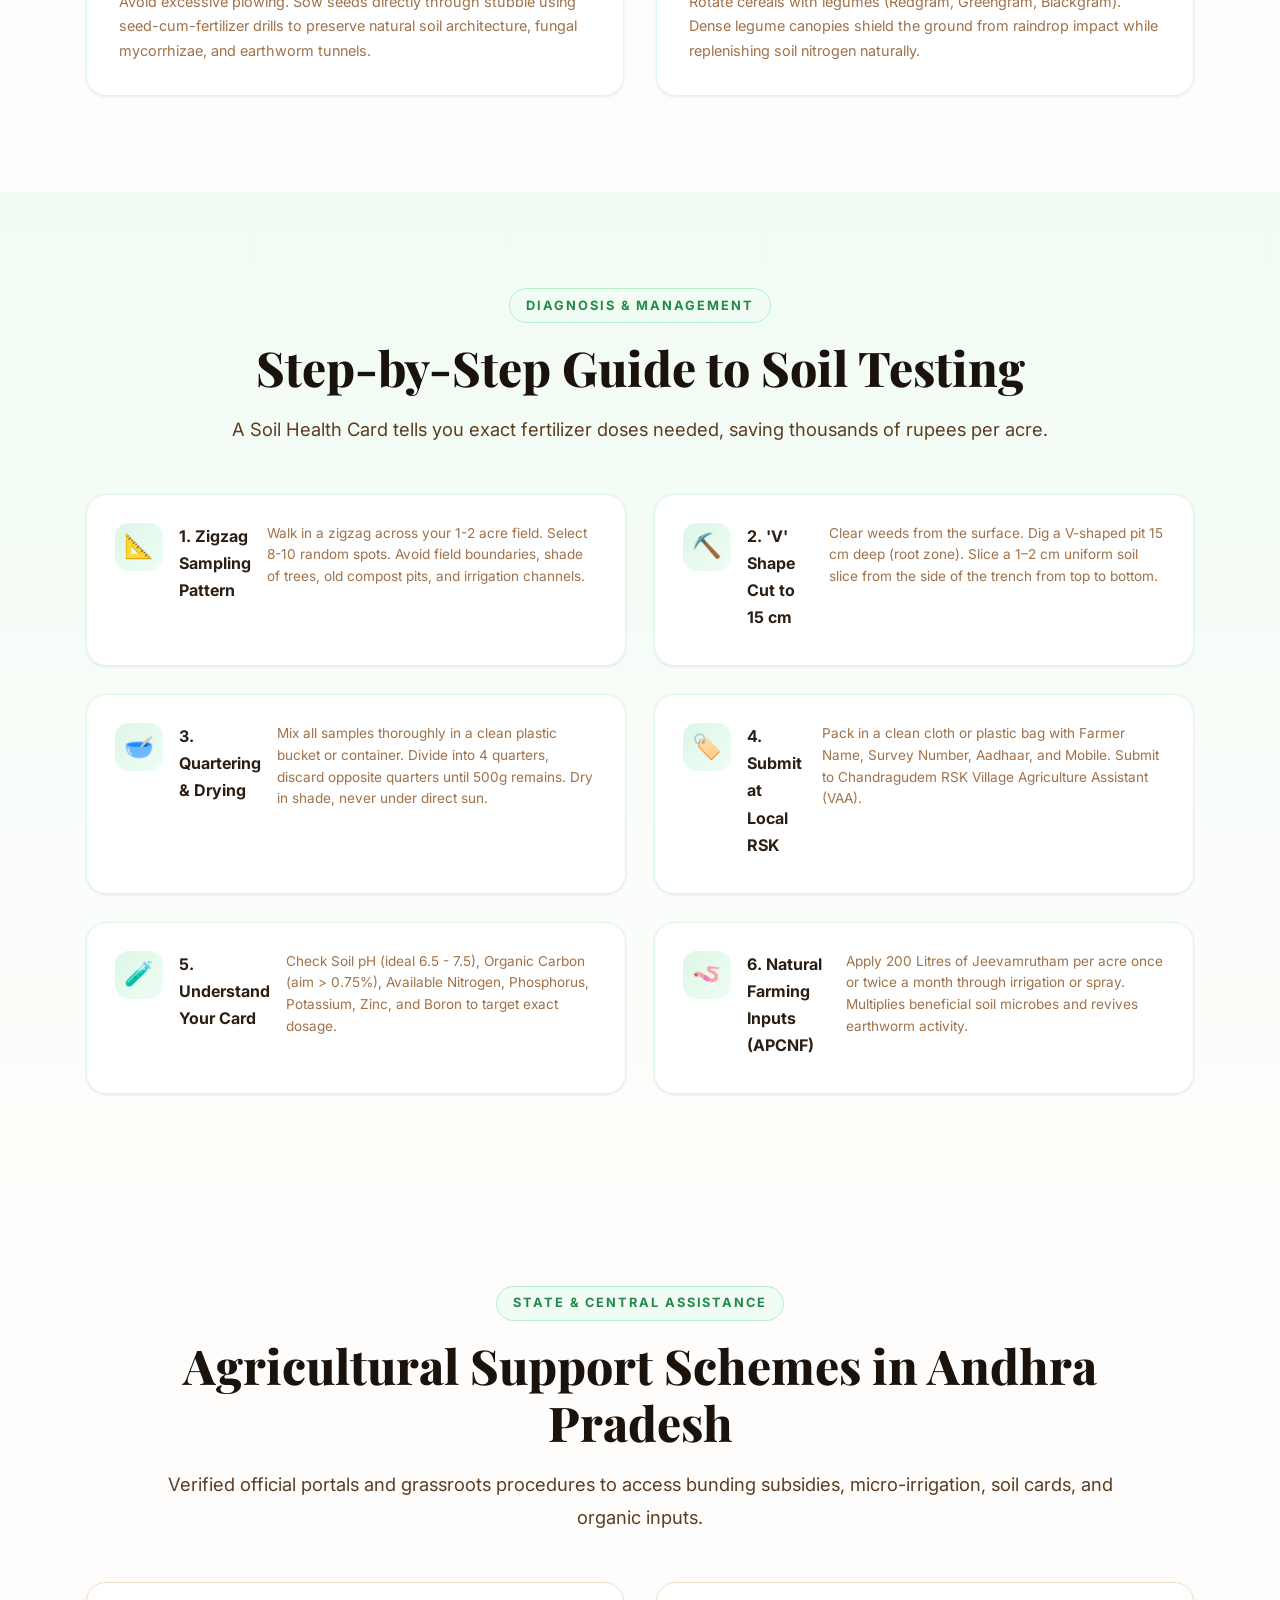
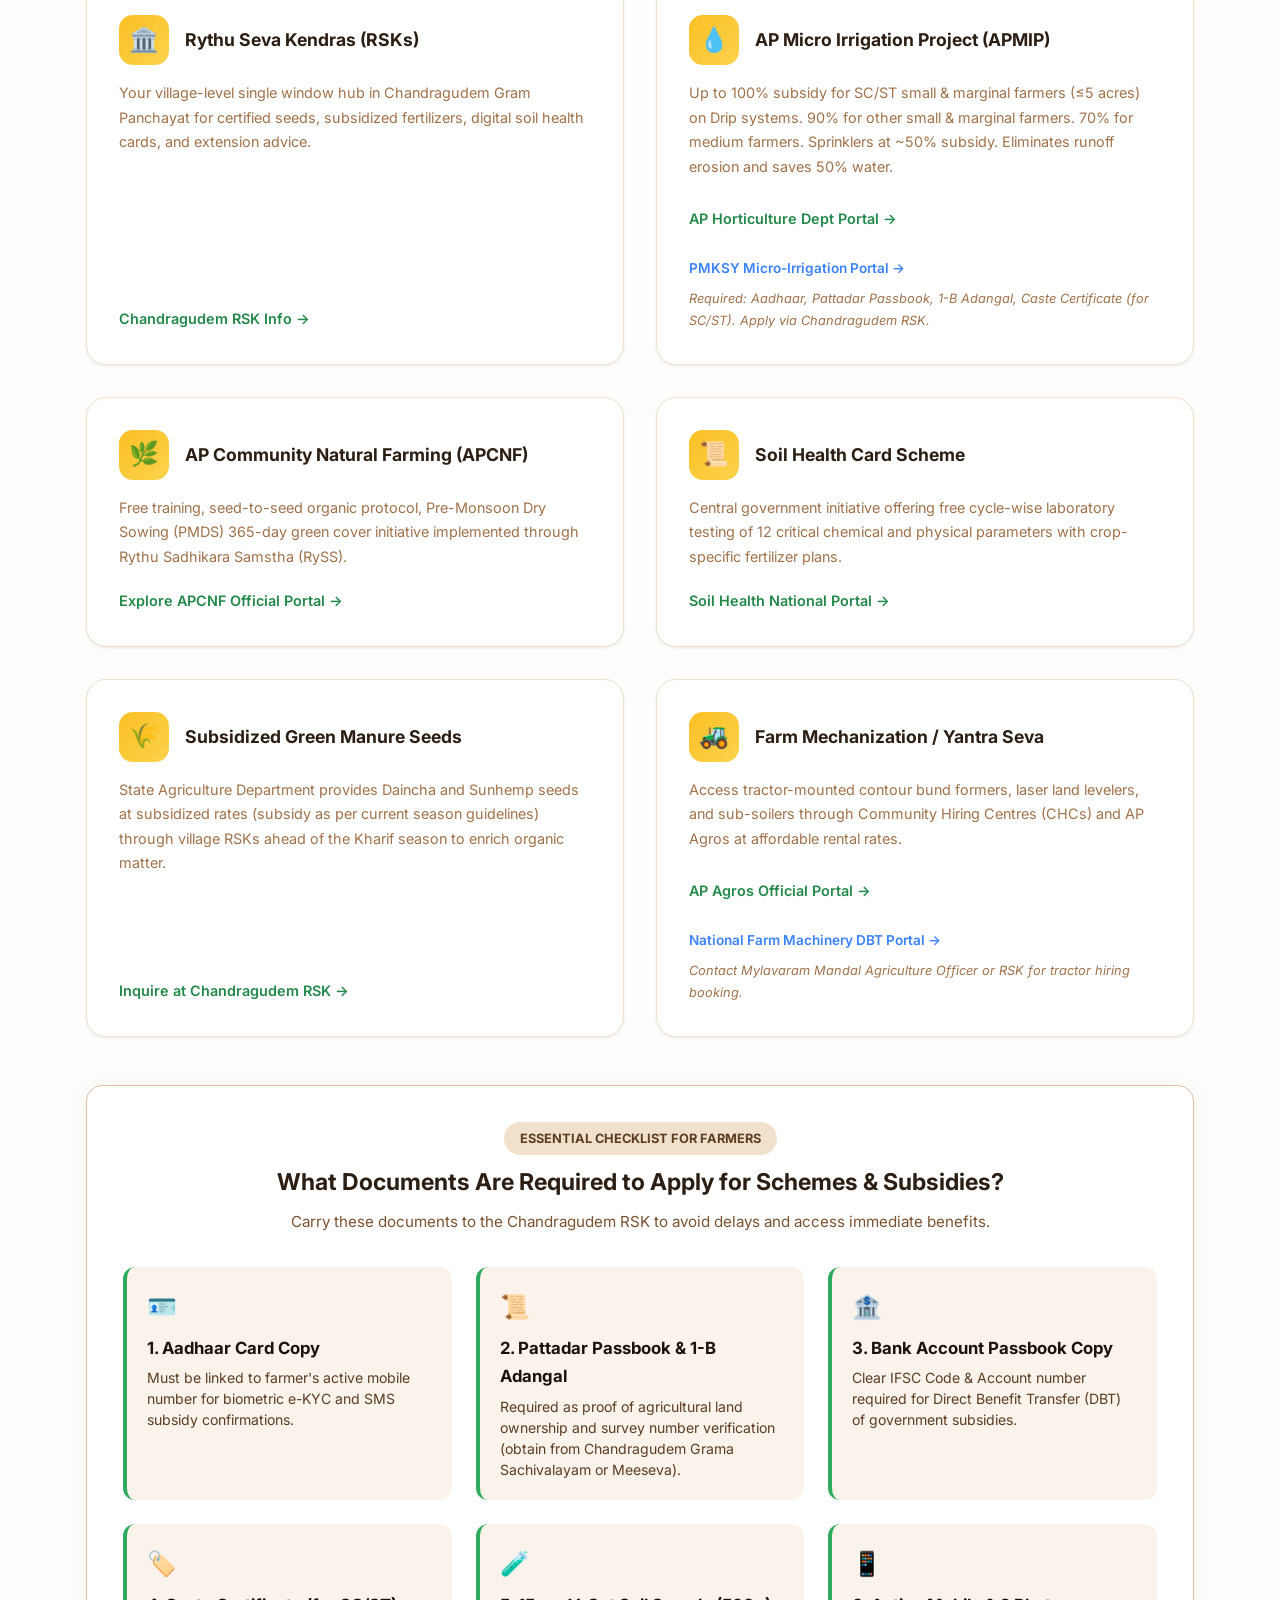
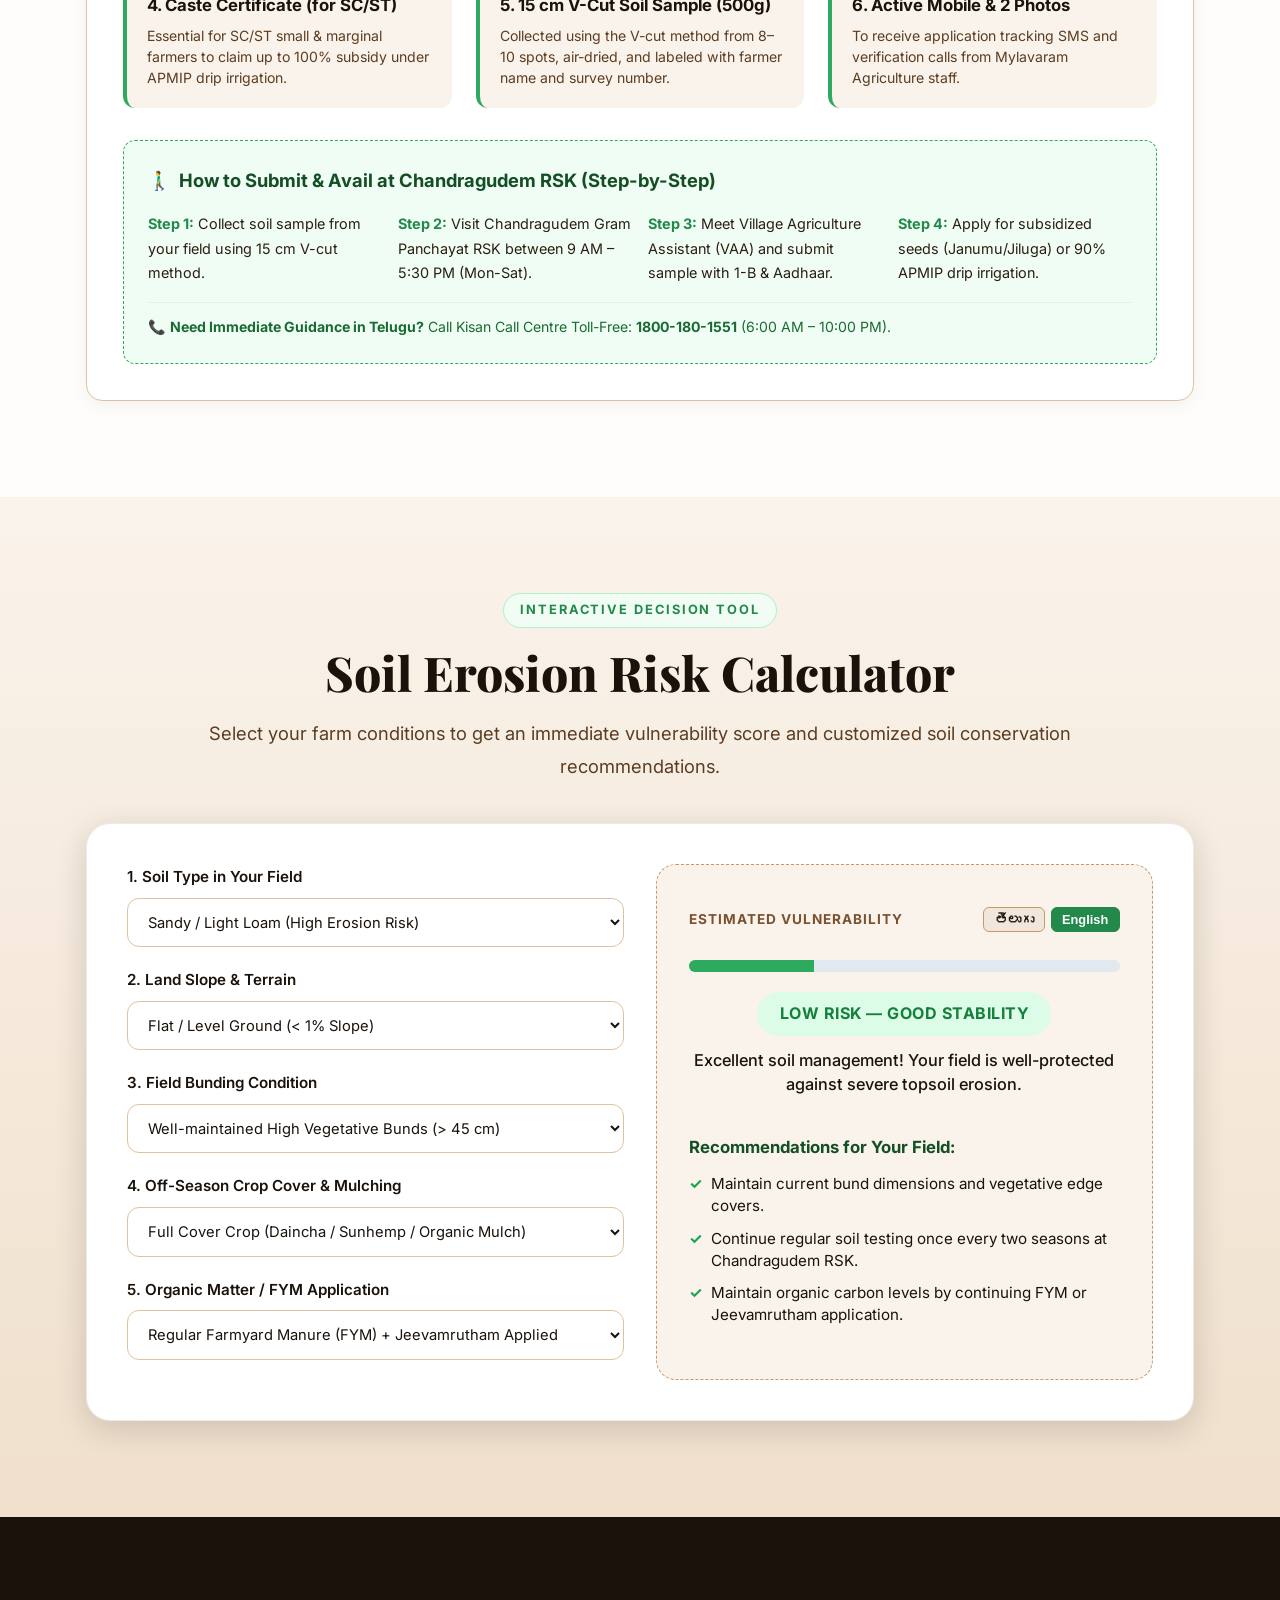
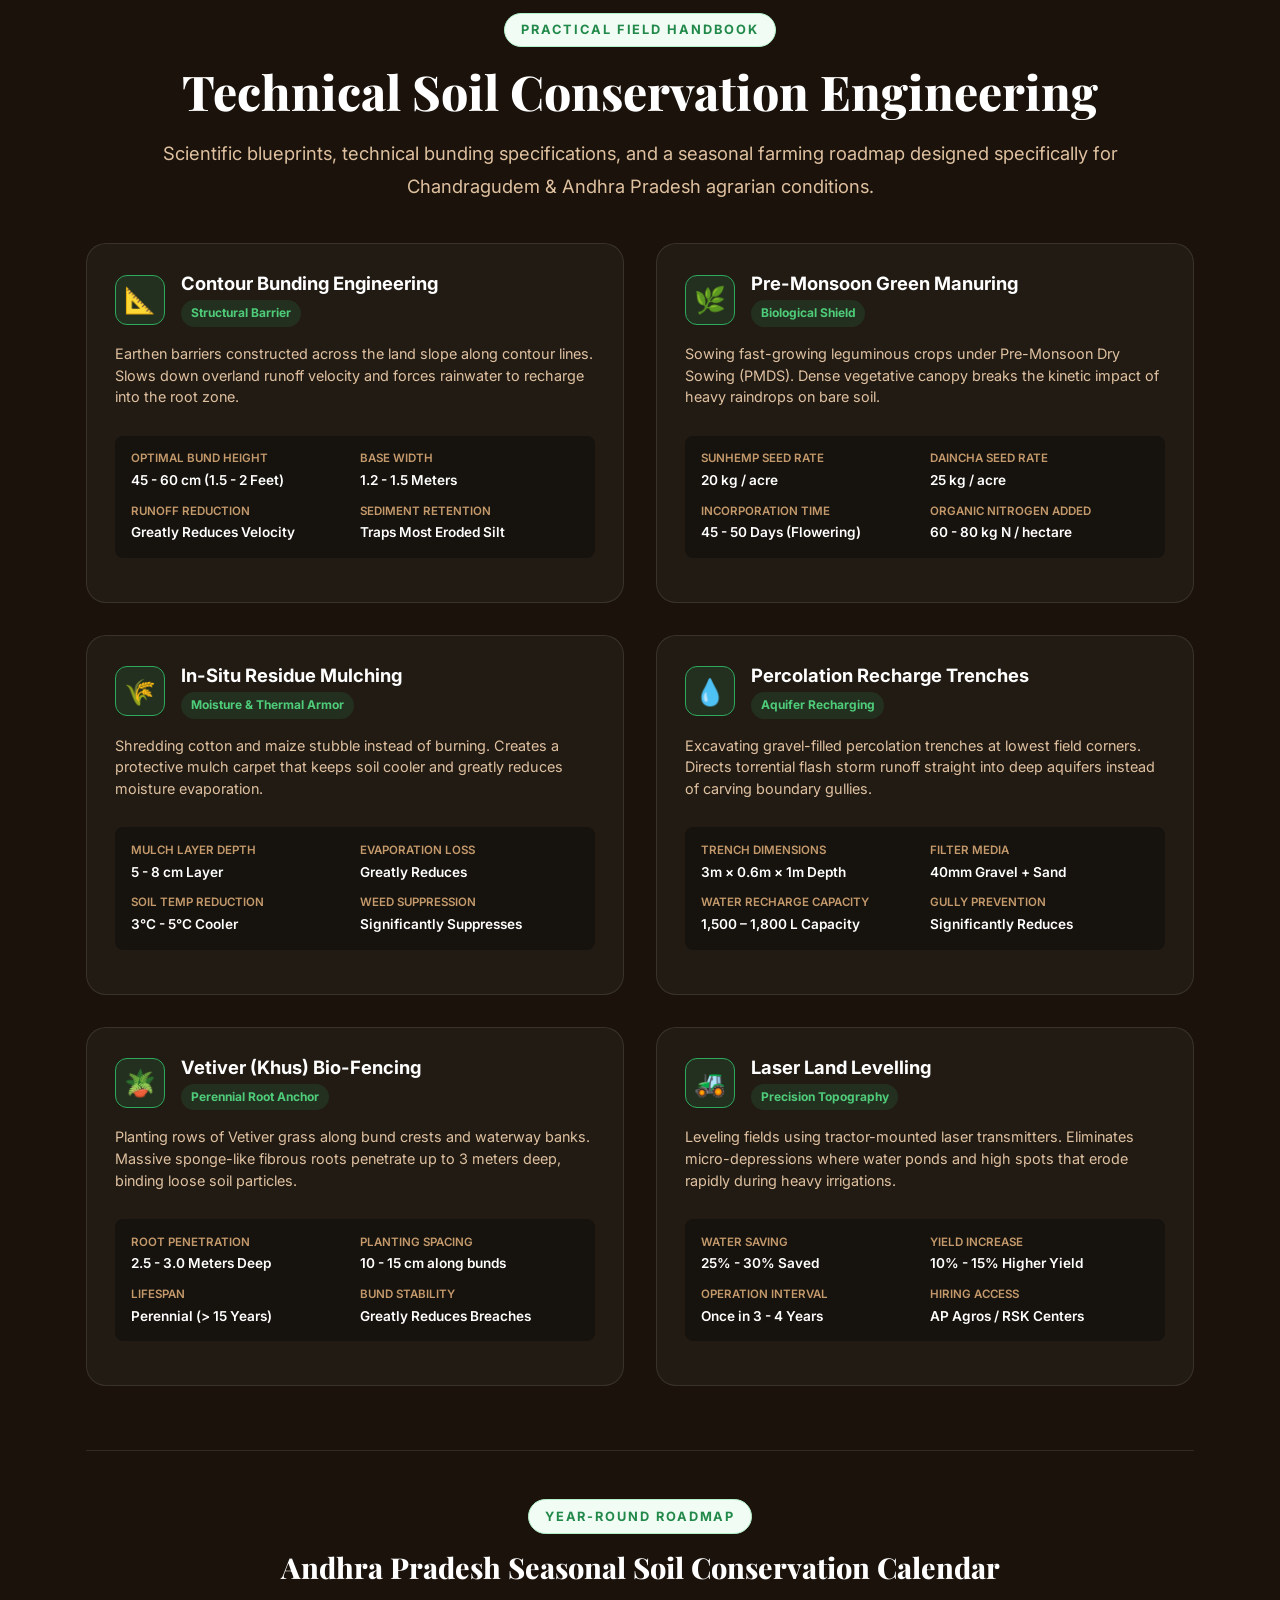
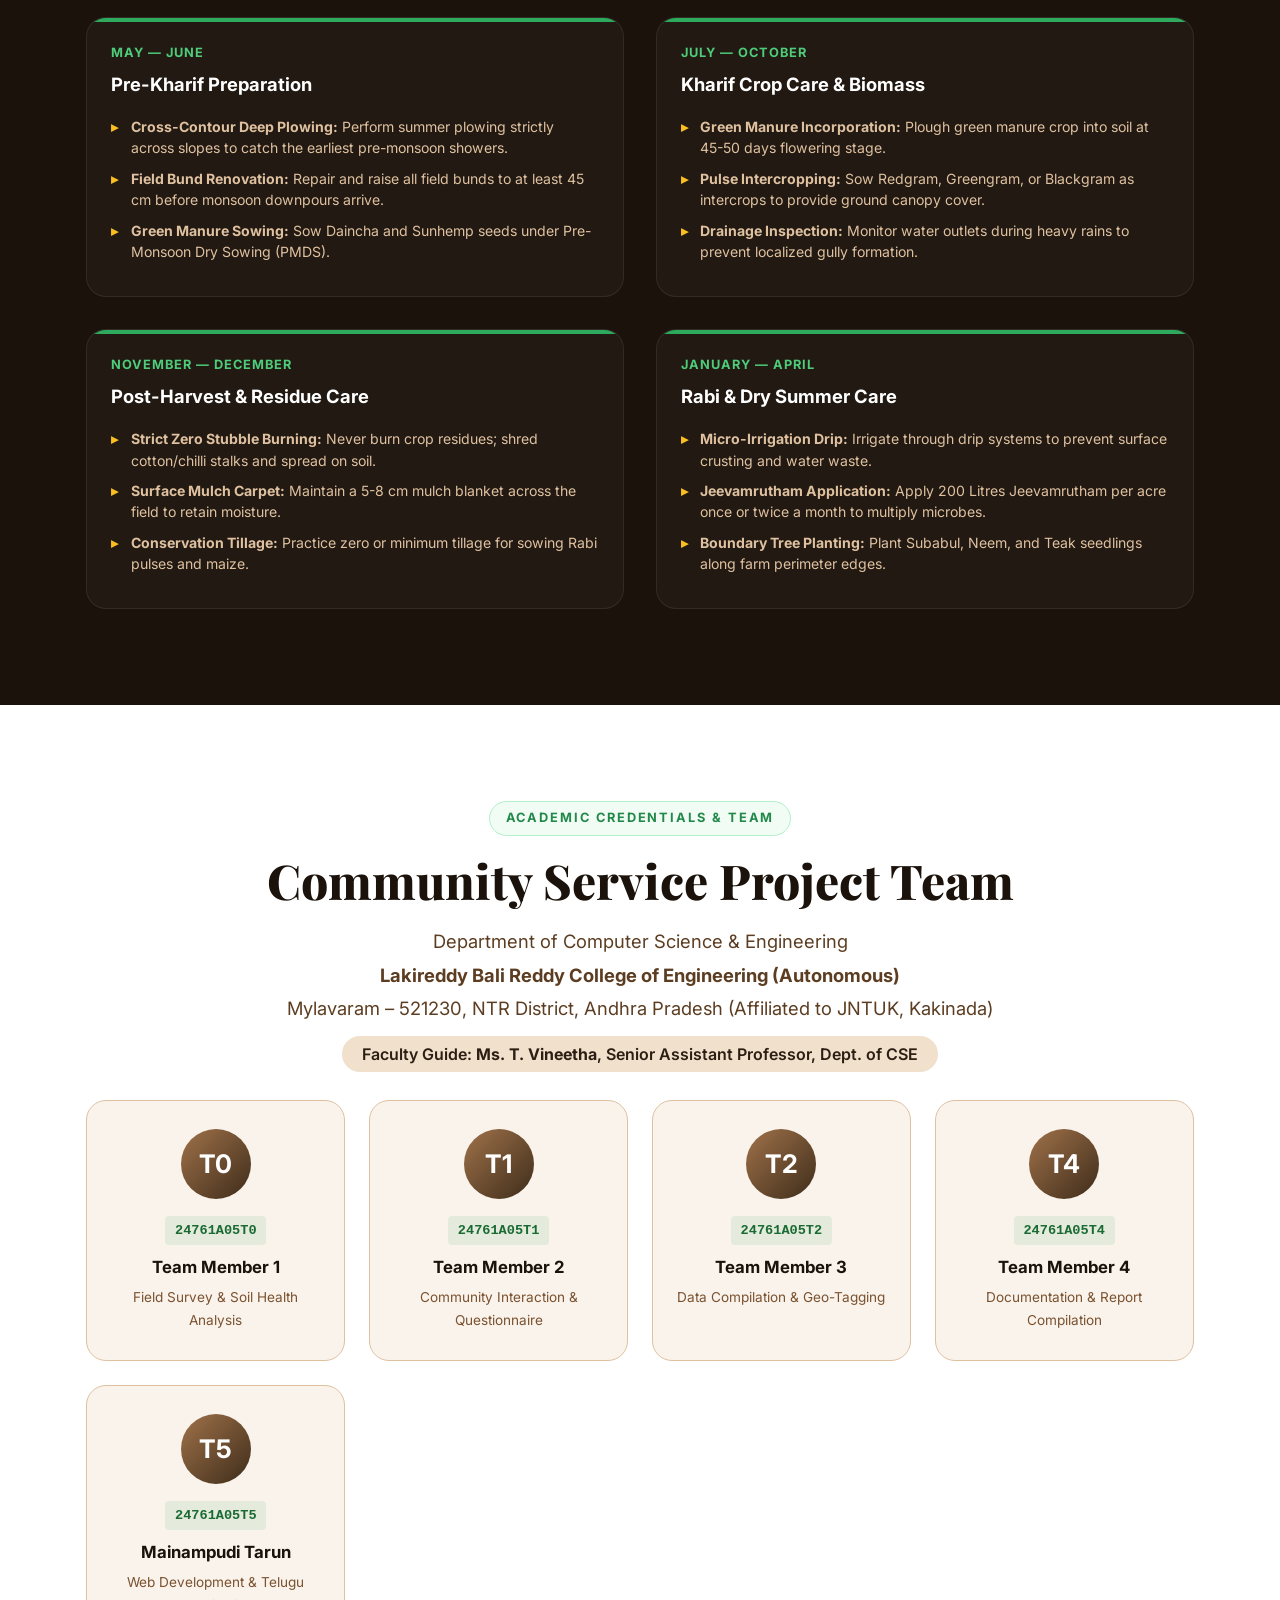
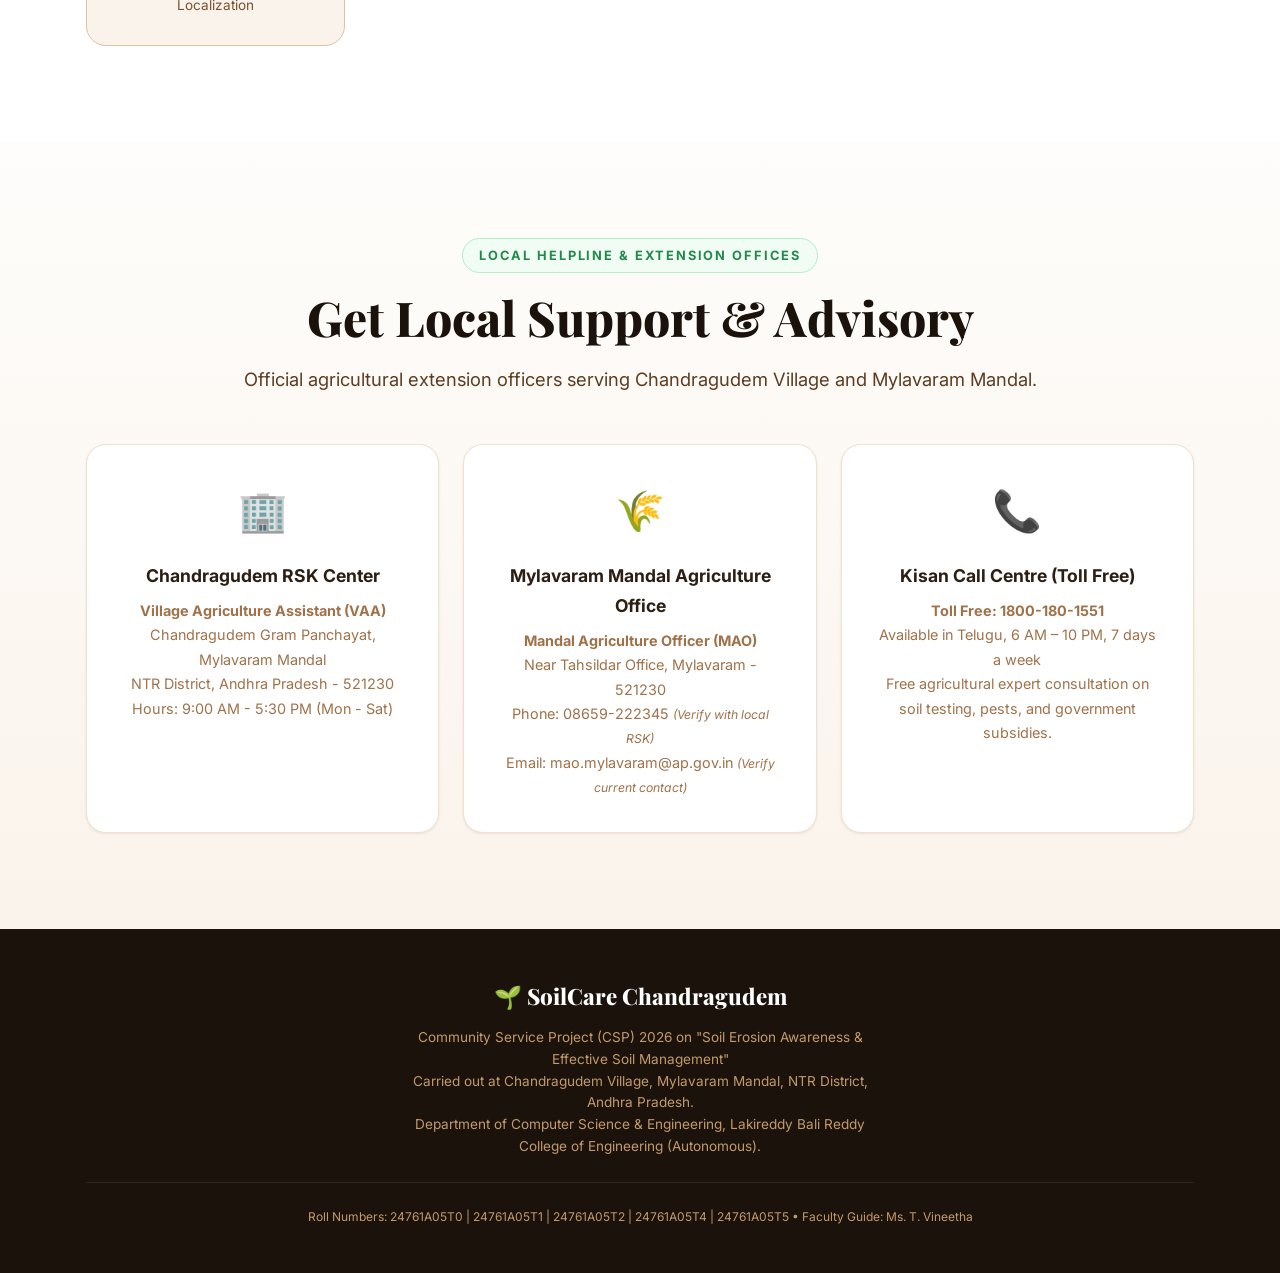
==== commit dccc4f62: "update" ====
--- a/website/index.html
+++ b/website/index.html
@@ -724,22 +724,6 @@
         </p>
       </div>
 
-      <!-- SoilCare as an Information Bridge Banner -->
-      <div class="bridge-banner" style="background: linear-gradient(135deg, #f0fdf4 0%, #ecfdf5 100%); border: 2px solid #22894a; border-radius: 16px; padding: 1.75rem 2rem; margin: 2rem 0 2.5rem 0; box-shadow: 0 4px 15px rgba(34, 137, 74, 0.08);">
-        <div style="display: flex; align-items: flex-start; gap: 1.25rem;">
-          <div style="font-size: 2.2rem; line-height: 1; flex-shrink: 0; background: #dcf7e6; padding: 0.75rem; border-radius: 12px;">🌉</div>
-          <div>
-            <h3 style="margin: 0 0 0.6rem 0; color: #134e24; font-size: 1.25rem; font-weight: 700;">
-              <span class="en-only">How SoilCare Acts as an Information Bridge for Farmers</span>
-              <span class="te-only">రైతులకు సమాచార వారధిగా 'సాయిల్‌కేర్' వెబ్‌సైట్ పాత్ర</span>
-            </h3>
-            <p style="margin: 0; color: #2c1e12; font-size: 0.98rem; line-height: 1.65; font-style: italic;">
-              <span class="en-only">"Our website acts as an information bridge. Many small farmers in Chandragudem did not know the office timings of the RSK, which documents (like 1-B Adangal) are needed, or that there is a toll-free Kisan Call Centre in Telugu. Our website provides clear contact information and step-by-step guidance, and during our field visits, we directly encouraged farmers to take their soil samples to the Chandragudem RSK."</span>
-              <span class="te-only">"మా వెబ్‌సైట్ రైతులకు మరియు ప్రభుత్వ వ్యవసాయ వ్యవస్థకు మధ్య ఒక సమాచార వారధిగా పనిచేస్తుంది. చంద్రగూడెంలోని చాలా మంది చిన్న రైతులకు రైతు సేవా కేంద్రం (RSK) పనివేళలు, పథకాల సబ్సిడీల కోసం ఏ పత్రాలు (1-B అడంగల్ వంటివి) కావాలో లేదా తెలుగులో ఉచిత కిసాన్ కాల్ సెంటర్ సదుపాయం ఉందని తెలియదు. మా వెబ్‌సైట్ స్పష్టమైన సంప్రదింపు వివరాలు మరియు దశలవారీ మార్గదర్శకత్వాన్ని అందిస్తుంది. మా క్షేత్ర పర్యటనల సమయంలో రైతులు తమ మట్టి నమూనాలను నేరుగా చంద్రగూడెం RSK కి తీసుకెళ్లి పరీక్షించుకోవాలని మేము స్వయంగా మార్గనిర్దేశం చేసాము."</span>
-            </p>
-          </div>
-        </div>
-      </div>
 
       <div class="schemes-grid">
         <div class="scheme-card">
